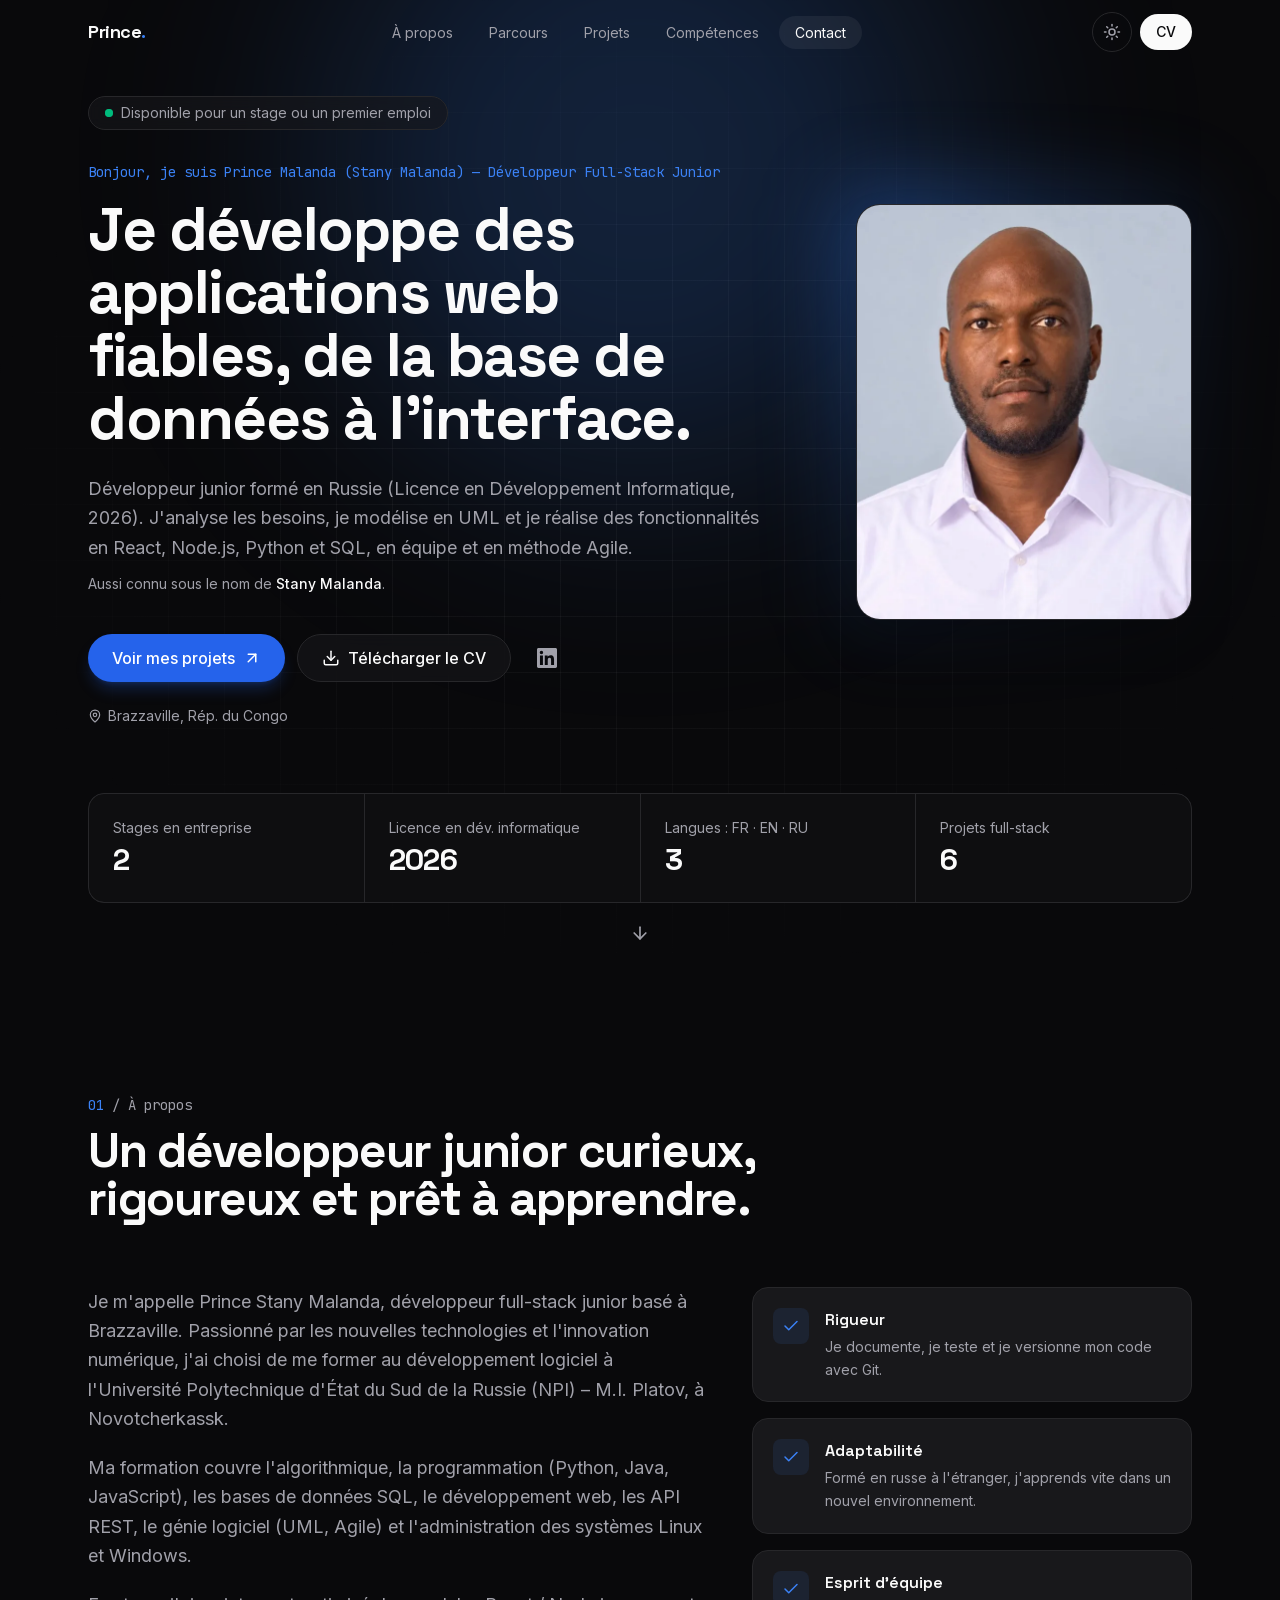
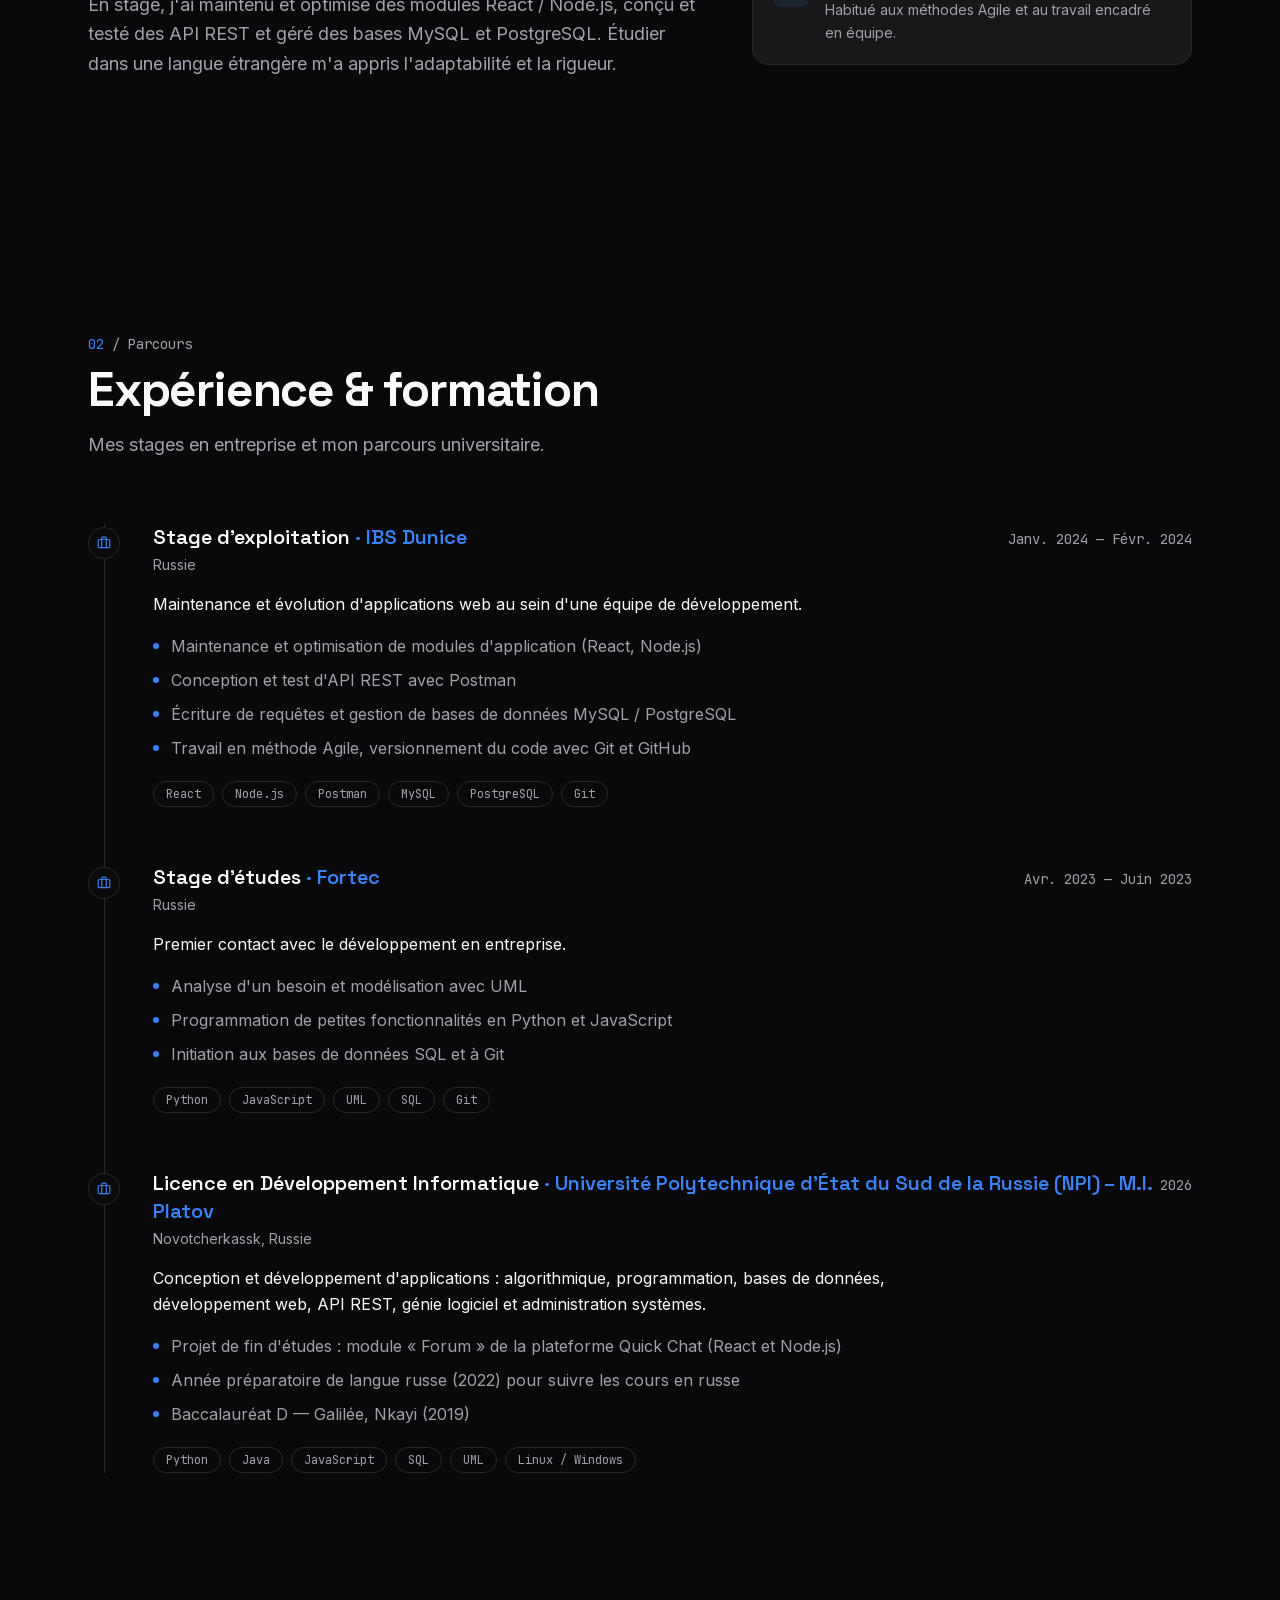
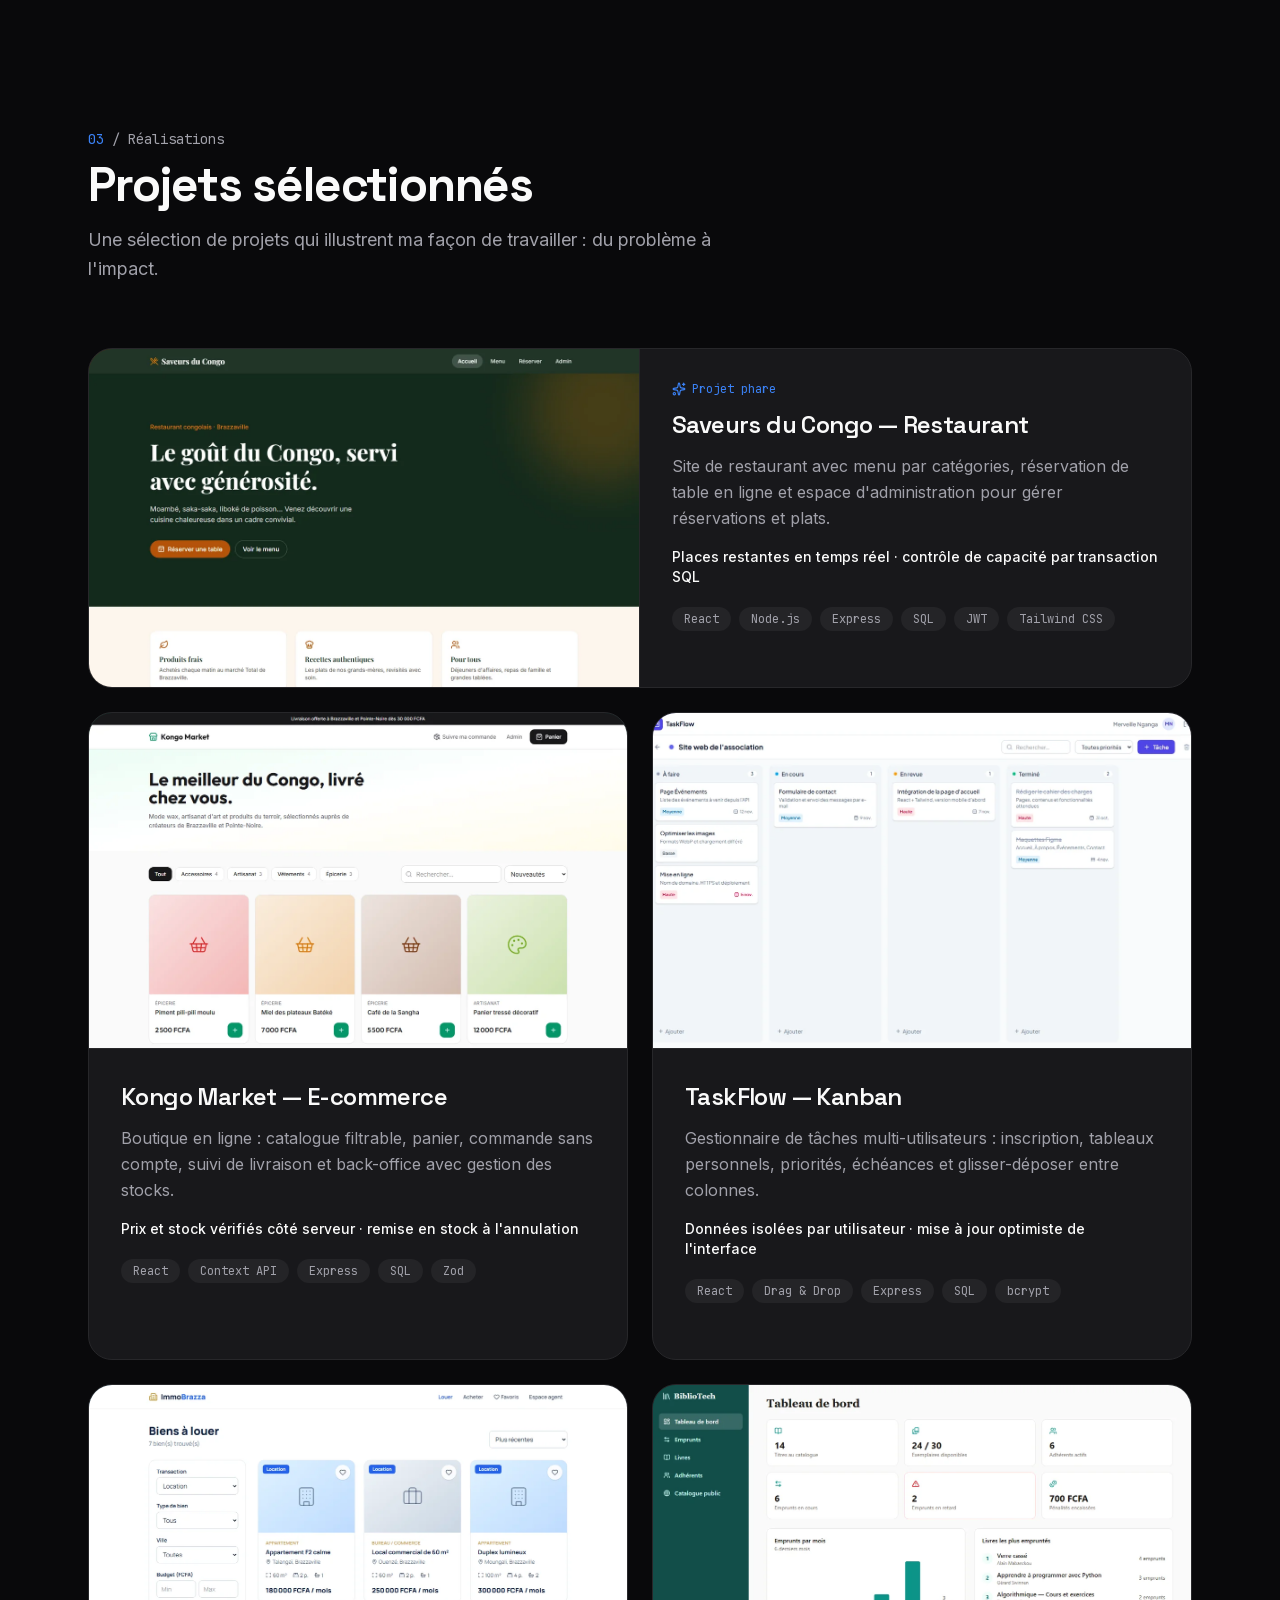
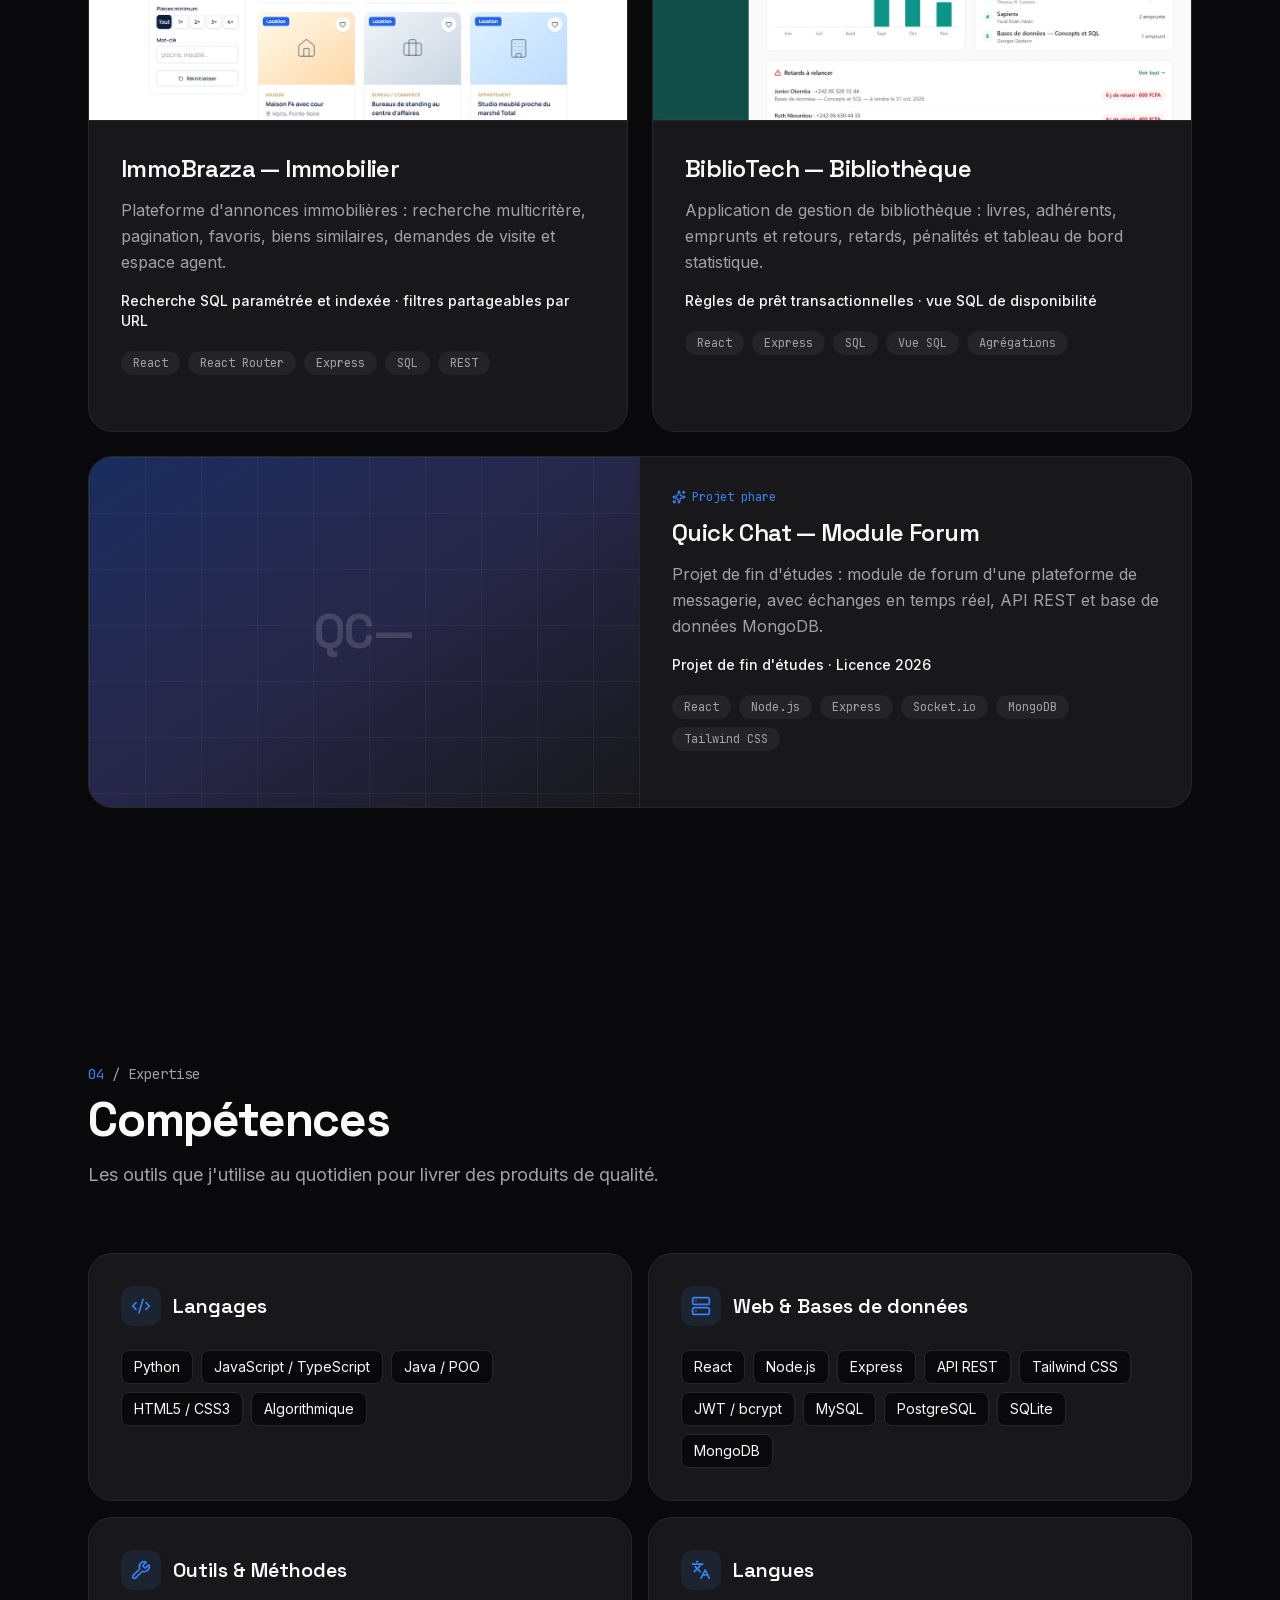
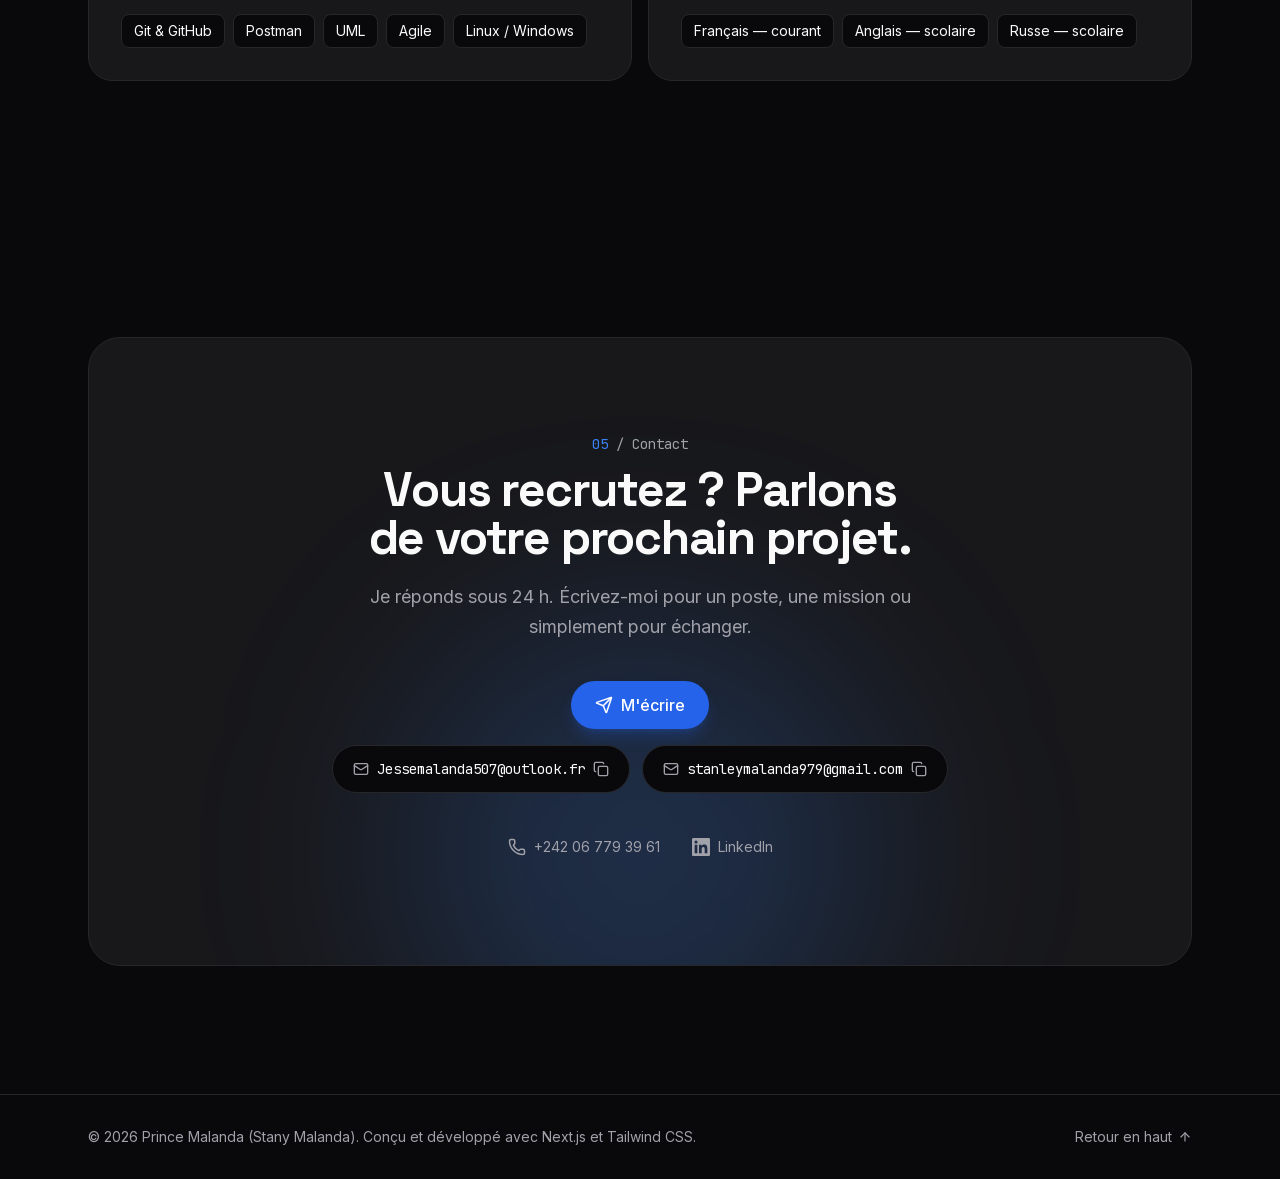
==== index.html @ dcbea2ce "Mise à jour du site" ====
<!DOCTYPE html><html lang="fr" data-scroll-behavior="smooth" class="LINzvG_variable qeW00a_variable VxV-Ta_variable antialiased"><head><meta charSet="utf-8"/><meta name="viewport" content="width=device-width, initial-scale=1"/><link rel="preload" href="/_next/static/media/07c7676b89ed2778-s.p.2bn3s6zvc0dyp.woff2" as="font" crossorigin="" type="font/woff2"/><link rel="preload" href="/_next/static/media/237858b39a32779d-s.p.2cyn07wtgehh0.woff2" as="font" crossorigin="" type="font/woff2"/><link rel="preload" href="/_next/static/media/53897e768d329f66-s.p.3t6q91iet4nsy.woff2" as="font" crossorigin="" type="font/woff2"/><link rel="preload" as="image" href="/profile.webp"/><link rel="stylesheet" href="/_next/static/chunks/3hjamot1skown.css" data-precedence="next"/><link rel="preload" as="script" fetchPriority="low" href="/_next/static/chunks/1pcw6gskne7pf.js"/><script src="/_next/static/chunks/0li7vzj18bfpo.js" async=""></script><script src="/_next/static/chunks/3jn_x8ihwq16e.js" async=""></script><script src="/_next/static/chunks/06aq38lyarlhm.js" async=""></script><script src="/_next/static/chunks/turbopack-2u1d16houkiyo.js" async=""></script><script src="/_next/static/chunks/07nuxxeso90d5.js" async=""></script><script src="/_next/static/chunks/1hj_wpch3usw_.js" async=""></script><script src="/_next/static/chunks/0sh6iocx-dgm_.js" async=""></script><script src="/_next/static/chunks/2rta9qb-lrsig.js" async=""></script><meta name="next-size-adjust" content=""/><meta name="theme-color" content="#fafafa" media="(prefers-color-scheme: light)"/><meta name="theme-color" content="#09090b" media="(prefers-color-scheme: dark)"/><title>Prince Malanda (Stany Malanda) — Développeur Full-Stack Junior</title><meta name="description" content="Prince Malanda (Stany Malanda), développeur full-stack junior à Brazzaville. Découvrez mon parcours et mes projets web en React, Node.js, Python et SQL."/><meta name="application-name" content="Prince Malanda (Stany Malanda)"/><link rel="author" href="https://stanley-malanda.pages.dev"/><meta name="author" content="Prince Malanda"/><link rel="manifest" href="/manifest.webmanifest"/><meta name="keywords" content="Prince Malanda,Stany Malanda,Stanley Malanda,Prince Stany Malanda,Malanda Stanley,Stanley Malanda développeur,Prince Malanda développeur,Stany Malanda développeur,développeur full-stack Brazzaville,développeur web Congo,portfolio,React,Node.js,SQL"/><meta name="creator" content="Prince Malanda"/><meta name="robots" content="index, follow"/><link rel="canonical" href="https://stanley-malanda.pages.dev"/><meta name="google-site-verification" content="lB06hrxpXxRknz7FaLmUDgdg6g_PrBj5dk6WborrfS0"/><meta property="og:title" content="Prince Malanda (Stany Malanda) — Développeur Full-Stack Junior"/><meta property="og:description" content="Je développe des applications web fiables, de la base de données à l&#x27;interface."/><meta property="og:url" content="https://stanley-malanda.pages.dev"/><meta property="og:site_name" content="Prince Malanda (Stany Malanda)"/><meta property="og:locale" content="fr_FR"/><meta property="og:image" content="https://stanley-malanda.pages.dev/og-image.png"/><meta property="og:image:width" content="1200"/><meta property="og:image:height" content="630"/><meta property="og:image:alt" content="Prince Malanda (Stany Malanda) — Développeur Full-Stack Junior"/><meta property="og:type" content="website"/><meta name="twitter:card" content="summary_large_image"/><meta name="twitter:title" content="Prince Malanda (Stany Malanda) — Développeur Full-Stack Junior"/><meta name="twitter:description" content="Je développe des applications web fiables, de la base de données à l&#x27;interface."/><meta name="twitter:image" content="https://stanley-malanda.pages.dev/og-image.png"/><link rel="icon" href="/favicon.ico?favicon.117ezoe8m31dk.ico" sizes="48x48" type="image/x-icon"/><link rel="icon" href="/icon-192.png" sizes="192x192" type="image/png"/><link rel="icon" href="/icon-512.png" sizes="512x512" type="image/png"/><link rel="apple-touch-icon" href="/apple-icon.png" sizes="180x180" type="image/png"/><script src="/_next/static/chunks/0cz1d0mv5g_q7.js" noModule=""></script></head><body class="min-h-dvh font-sans"><div hidden=""><!--$--><!--/$--></div><script>((a,b,c,d,e,f,g,h)=>{let i=document.documentElement,j=["light","dark"];function k(b){var c;(Array.isArray(a)?a:[a]).forEach(a=>{let c="class"===a,d=c&&f?e.map(a=>f[a]||a):e;c?(i.classList.remove(...d),i.classList.add(f&&f[b]?f[b]:b)):i.setAttribute(a,b)}),c=b,h&&j.includes(c)&&(i.style.colorScheme=c)}if(d)k(d);else try{let a=localStorage.getItem(b)||c,d=g&&"system"===a?window.matchMedia("(prefers-color-scheme: dark)").matches?"dark":"light":a;k(d)}catch(a){}})("class","theme","dark",null,["light","dark"],null,true,true)</script><script type="application/ld+json">{"@context":"https://schema.org","@graph":[{"@type":"WebSite","@id":"https://stanley-malanda.pages.dev/#website","url":"https://stanley-malanda.pages.dev","name":"Prince Malanda (Stany Malanda)","alternateName":["Stany Malanda","Stanley Malanda","Prince Stany Malanda","Malanda Stanley"],"description":"Je développe des applications web fiables, de la base de données à l'interface.","inLanguage":"fr-FR","publisher":{"@id":"https://stanley-malanda.pages.dev/#person"}},{"@type":"Person","@id":"https://stanley-malanda.pages.dev/#person","name":"Prince Stany Malanda","givenName":"Prince","familyName":"Malanda","additionalName":"Stany","alternateName":["Prince Malanda","Stany Malanda","Stanley Malanda","Malanda Stanley"],"description":"Développeur junior formé en Russie (Licence en Développement Informatique, 2026). J'analyse les besoins, je modélise en UML et je réalise des fonctionnalités en React, Node.js, Python et SQL, en équipe et en méthode Agile.","jobTitle":"Développeur Full-Stack Junior","email":"mailto:Jessemalanda507@outlook.fr","telephone":"+242 06 779 39 61","image":"https://stanley-malanda.pages.dev/profile.webp","url":"https://stanley-malanda.pages.dev","mainEntityOfPage":{"@id":"https://stanley-malanda.pages.dev/#profile-page"},"address":{"@type":"PostalAddress","addressLocality":"Brazzaville","addressCountry":"CG"},"alumniOf":{"@type":"CollegeOrUniversity","name":"Université polytechnique d'État du Sud de la Russie (NPI) – M.I. Platov"},"knowsLanguage":["fr","en","ru"],"knowsAbout":["React","Node.js","Python","SQL","Next.js","Tailwind CSS","UML","Agile"],"hasOccupation":{"@type":"Occupation","name":"Développeur Full-Stack Junior"},"sameAs":["https://www.linkedin.com/in/prince-stany"]},{"@type":"ProfilePage","@id":"https://stanley-malanda.pages.dev/#profile-page","url":"https://stanley-malanda.pages.dev","name":"Prince Malanda (Stany Malanda) — Développeur Full-Stack Junior","description":"Je développe des applications web fiables, de la base de données à l'interface.","inLanguage":"fr-FR","isPartOf":{"@id":"https://stanley-malanda.pages.dev/#website"},"about":{"@id":"https://stanley-malanda.pages.dev/#person"},"mainEntity":{"@id":"https://stanley-malanda.pages.dev/#person"}}]}</script><header class="fixed inset-x-0 top-0 z-50 transition-all duration-300 border-b border-transparent"><nav class="mx-auto flex h-16 max-w-6xl items-center justify-between px-6" aria-label="Navigation principale"><a href="#top" class="font-display text-lg font-bold tracking-tight">Prince<span class="text-accent">.</span></a><ul class="hidden items-center gap-1 md:flex"><li><a href="#a-propos" class="relative rounded-full px-4 py-2 text-sm transition-colors duration-200 text-muted hover:text-foreground">À propos</a></li><li><a href="#experience" class="relative rounded-full px-4 py-2 text-sm transition-colors duration-200 text-muted hover:text-foreground">Parcours</a></li><li><a href="#projets" class="relative rounded-full px-4 py-2 text-sm transition-colors duration-200 text-muted hover:text-foreground">Projets</a></li><li><a href="#competences" class="relative rounded-full px-4 py-2 text-sm transition-colors duration-200 text-muted hover:text-foreground">Compétences</a></li><li><a href="#contact" class="relative rounded-full px-4 py-2 text-sm transition-colors duration-200 text-muted hover:text-foreground">Contact</a></li></ul><div class="flex items-center gap-2"><button type="button" aria-label="Changer de thème" class="relative grid size-10 cursor-pointer place-items-center rounded-full border border-border text-muted transition-colors duration-200 hover:border-foreground/30 hover:text-foreground"><svg xmlns="http://www.w3.org/2000/svg" width="18" height="18" viewBox="0 0 24 24" fill="none" stroke="currentColor" stroke-width="2" stroke-linecap="round" stroke-linejoin="round" class="lucide lucide-sun hidden dark:block" aria-hidden="true"><circle cx="12" cy="12" r="4"></circle><path d="M12 2v2"></path><path d="M12 20v2"></path><path d="m4.93 4.93 1.41 1.41"></path><path d="m17.66 17.66 1.41 1.41"></path><path d="M2 12h2"></path><path d="M20 12h2"></path><path d="m6.34 17.66-1.41 1.41"></path><path d="m19.07 4.93-1.41 1.41"></path></svg><svg xmlns="http://www.w3.org/2000/svg" width="18" height="18" viewBox="0 0 24 24" fill="none" stroke="currentColor" stroke-width="2" stroke-linecap="round" stroke-linejoin="round" class="lucide lucide-moon block dark:hidden" aria-hidden="true"><path d="M20.985 12.486a9 9 0 1 1-9.473-9.472c.405-.022.617.46.402.803a6 6 0 0 0 8.268 8.268c.344-.215.825-.004.803.401"></path></svg></button><a href="/cv.pdf" class="hidden rounded-full bg-foreground px-4 py-2 text-sm font-medium text-background transition-opacity duration-200 hover:opacity-85 sm:inline-flex">CV</a><button type="button" aria-label="Ouvrir le menu" aria-expanded="false" class="grid size-10 cursor-pointer place-items-center rounded-full border border-border md:hidden"><svg xmlns="http://www.w3.org/2000/svg" width="18" height="18" viewBox="0 0 24 24" fill="none" stroke="currentColor" stroke-width="2" stroke-linecap="round" stroke-linejoin="round" class="lucide lucide-menu" aria-hidden="true"><path d="M4 5h16"></path><path d="M4 12h16"></path><path d="M4 19h16"></path></svg></button></div></nav></header><main><section id="top" class="relative flex min-h-dvh items-center overflow-hidden pt-24 pb-16"><div class="bg-grid pointer-events-none absolute inset-0 [mask-image:radial-gradient(ellipse_at_center,black_30%,transparent_75%)]"></div><div class="pointer-events-none absolute -top-40 left-1/2 size-[640px] -translate-x-1/2 rounded-full bg-accent/20 blur-[120px]"></div><div class="relative mx-auto w-full max-w-6xl px-6"><div class="flex flex-col-reverse gap-10 lg:flex-row lg:items-center lg:justify-between lg:gap-16"><div class="min-w-0 flex-1"><div class="mb-8 inline-flex items-center gap-2 rounded-full border border-border bg-card/60 px-4 py-1.5 text-sm text-muted backdrop-blur"><span class="relative flex size-2"><span class="absolute inline-flex size-full animate-ping rounded-full bg-emerald-500 opacity-60"></span><span class="relative inline-flex size-2 rounded-full bg-emerald-500"></span></span>Disponible pour un stage ou un premier emploi</div><h1 class="mb-4 font-mono text-sm text-accent">Bonjour, je suis <!-- -->Prince Malanda<!-- --> (<!-- -->Stany Malanda<!-- -->) — <!-- -->Développeur Full-Stack Junior</h1><p class="max-w-4xl font-display text-4xl leading-[1.05] font-bold tracking-tight text-balance sm:text-6xl">Je développe des applications web fiables, de la base de données à l&#x27;interface.</p><p class="mt-6 max-w-2xl text-lg leading-relaxed text-muted">Développeur junior formé en Russie (Licence en Développement Informatique, 2026). J&#x27;analyse les besoins, je modélise en UML et je réalise des fonctionnalités en React, Node.js, Python et SQL, en équipe et en méthode Agile.</p><p class="mt-3 text-sm text-muted">Aussi connu sous le nom de<!-- --> <span class="font-medium text-foreground">Stany Malanda</span>.</p><div class="mt-10 flex flex-wrap items-center gap-3"><a href="#projets" class="group inline-flex h-12 items-center gap-2 rounded-full bg-accent-solid px-6 font-medium text-accent-solid-foreground shadow-lg shadow-accent-solid/25 transition-all duration-200 hover:-translate-y-0.5 hover:shadow-accent-solid/40">Voir mes projets<svg xmlns="http://www.w3.org/2000/svg" width="18" height="18" viewBox="0 0 24 24" fill="none" stroke="currentColor" stroke-width="2" stroke-linecap="round" stroke-linejoin="round" class="lucide lucide-arrow-up-right transition-transform duration-200 group-hover:translate-x-0.5 group-hover:-translate-y-0.5" aria-hidden="true"><path d="M7 7h10v10"></path><path d="M7 17 17 7"></path></svg></a><a href="/cv.pdf" download="" class="inline-flex h-12 items-center gap-2 rounded-full border border-border bg-card/60 px-6 font-medium backdrop-blur transition-colors duration-200 hover:border-foreground/30"><svg xmlns="http://www.w3.org/2000/svg" width="18" height="18" viewBox="0 0 24 24" fill="none" stroke="currentColor" stroke-width="2" stroke-linecap="round" stroke-linejoin="round" class="lucide lucide-download" aria-hidden="true"><path d="M12 15V3"></path><path d="M21 15v4a2 2 0 0 1-2 2H5a2 2 0 0 1-2-2v-4"></path><path d="m7 10 5 5 5-5"></path></svg>Télécharger le CV</a><a href="https://www.linkedin.com/in/prince-stany" target="_blank" rel="me noreferrer" aria-label="LinkedIn" class="grid size-12 place-items-center rounded-full text-muted transition-colors duration-200 hover:text-foreground"><svg width="20" height="20" viewBox="0 0 24 24" fill="currentColor" aria-hidden="true"><path d="M20.45 20.45h-3.56v-5.57c0-1.33-.02-3.04-1.85-3.04-1.86 0-2.14 1.45-2.14 2.94v5.67H9.35V9h3.41v1.56h.05c.48-.9 1.64-1.85 3.37-1.85 3.6 0 4.27 2.37 4.27 5.46v6.28ZM5.34 7.43a2.06 2.06 0 1 1 0-4.13 2.06 2.06 0 0 1 0 4.13ZM7.12 20.45H3.56V9h3.56v11.45ZM22.22 0H1.77C.79 0 0 .77 0 1.73v20.54C0 23.23.79 24 1.77 24h20.45c.98 0 1.78-.77 1.78-1.73V1.73C24 .77 23.2 0 22.22 0Z"></path></svg></a></div><p class="mt-6 inline-flex items-center gap-1.5 text-sm text-muted"><svg xmlns="http://www.w3.org/2000/svg" width="14" height="14" viewBox="0 0 24 24" fill="none" stroke="currentColor" stroke-width="2" stroke-linecap="round" stroke-linejoin="round" class="lucide lucide-map-pin" aria-hidden="true"><path d="M20 10c0 4.993-5.539 10.193-7.399 11.799a1 1 0 0 1-1.202 0C9.539 20.193 4 14.993 4 10a8 8 0 0 1 16 0"></path><circle cx="12" cy="10" r="3"></circle></svg> <!-- -->Brazzaville, Rép. du Congo</p></div><div class="relative shrink-0 self-start lg:self-center"><div class="absolute -inset-4 rounded-[2rem] bg-gradient-to-br from-accent/40 via-accent/10 to-transparent blur-2xl"></div><div class="relative size-36 overflow-hidden rounded-3xl border border-border bg-card shadow-2xl sm:size-44 lg:h-[26rem] lg:w-[21rem]"><img alt="Photo de Prince Malanda" decoding="async" data-nimg="fill" class="object-cover object-top" style="position:absolute;height:100%;width:100%;left:0;top:0;right:0;bottom:0;color:transparent" src="/profile.webp"/></div></div></div><dl class="mt-16 grid grid-cols-2 gap-px overflow-hidden rounded-2xl border border-border bg-border md:grid-cols-4"><div class="bg-background/80 p-6 backdrop-blur"><dt class="text-sm text-muted">Stages en entreprise</dt><dd class="mt-1 font-display text-3xl font-bold tracking-tight">2</dd></div><div class="bg-background/80 p-6 backdrop-blur"><dt class="text-sm text-muted">Licence en dév. informatique</dt><dd class="mt-1 font-display text-3xl font-bold tracking-tight">2026</dd></div><div class="bg-background/80 p-6 backdrop-blur"><dt class="text-sm text-muted">Langues : FR · EN · RU</dt><dd class="mt-1 font-display text-3xl font-bold tracking-tight">3</dd></div><div class="bg-background/80 p-6 backdrop-blur"><dt class="text-sm text-muted">Projets full-stack</dt><dd class="mt-1 font-display text-3xl font-bold tracking-tight">6</dd></div></dl></div><a href="#a-propos" aria-label="Défiler vers la section À propos" class="absolute bottom-6 left-1/2 hidden -translate-x-1/2 text-muted transition-colors hover:text-foreground md:block"><span class="block animate-float"><svg xmlns="http://www.w3.org/2000/svg" width="20" height="20" viewBox="0 0 24 24" fill="none" stroke="currentColor" stroke-width="2" stroke-linecap="round" stroke-linejoin="round" class="lucide lucide-arrow-down" aria-hidden="true"><path d="M12 5v14"></path><path d="m19 12-7 7-7-7"></path></svg></span></a></section><section id="a-propos" class="mx-auto max-w-6xl px-6 py-24 md:py-32"><div class="reveal mb-12 max-w-2xl md:mb-16" style="--reveal-delay:0s;--reveal-y:24px"><p class="mb-3 font-mono text-sm text-accent">01<!-- --> <span class="text-muted">/ <!-- -->À propos</span></p><h2 class="font-display text-3xl font-bold tracking-tight text-balance md:text-5xl">Un développeur junior curieux, rigoureux et prêt à apprendre.</h2></div><div class="grid gap-12 md:grid-cols-[1.4fr_1fr]"><div class="space-y-5 text-lg leading-relaxed text-muted"><div class="reveal" style="--reveal-delay:0s;--reveal-y:24px"><p>Je m&#x27;appelle Prince Stany Malanda, développeur full-stack junior basé à Brazzaville. Passionné par les nouvelles technologies et l&#x27;innovation numérique, j&#x27;ai choisi de me former au développement logiciel à l&#x27;Université Polytechnique d&#x27;État du Sud de la Russie (NPI) – M.I. Platov, à Novotcherkassk.</p></div><div class="reveal" style="--reveal-delay:0.08s;--reveal-y:24px"><p>Ma formation couvre l&#x27;algorithmique, la programmation (Python, Java, JavaScript), les bases de données SQL, le développement web, les API REST, le génie logiciel (UML, Agile) et l&#x27;administration des systèmes Linux et Windows.</p></div><div class="reveal" style="--reveal-delay:0.16s;--reveal-y:24px"><p>En stage, j&#x27;ai maintenu et optimisé des modules React / Node.js, conçu et testé des API REST et géré des bases MySQL et PostgreSQL. Étudier dans une langue étrangère m&#x27;a appris l&#x27;adaptabilité et la rigueur.</p></div></div><ul class="space-y-4"><li class="rounded-2xl border border-border bg-card p-5"><div class="reveal flex gap-4" style="--reveal-delay:0s;--reveal-y:24px"><span class="grid size-9 shrink-0 place-items-center rounded-lg bg-accent/10 text-accent"><svg xmlns="http://www.w3.org/2000/svg" width="18" height="18" viewBox="0 0 24 24" fill="none" stroke="currentColor" stroke-width="2" stroke-linecap="round" stroke-linejoin="round" class="lucide lucide-check" aria-hidden="true"><path d="M20 6 9 17l-5-5"></path></svg></span><div><h3 class="font-display font-semibold">Rigueur</h3><p class="mt-1 text-sm leading-relaxed text-muted">Je documente, je teste et je versionne mon code avec Git.</p></div></div></li><li class="rounded-2xl border border-border bg-card p-5"><div class="reveal flex gap-4" style="--reveal-delay:0.1s;--reveal-y:24px"><span class="grid size-9 shrink-0 place-items-center rounded-lg bg-accent/10 text-accent"><svg xmlns="http://www.w3.org/2000/svg" width="18" height="18" viewBox="0 0 24 24" fill="none" stroke="currentColor" stroke-width="2" stroke-linecap="round" stroke-linejoin="round" class="lucide lucide-check" aria-hidden="true"><path d="M20 6 9 17l-5-5"></path></svg></span><div><h3 class="font-display font-semibold">Adaptabilité</h3><p class="mt-1 text-sm leading-relaxed text-muted">Formé en russe à l&#x27;étranger, j&#x27;apprends vite dans un nouvel environnement.</p></div></div></li><li class="rounded-2xl border border-border bg-card p-5"><div class="reveal flex gap-4" style="--reveal-delay:0.2s;--reveal-y:24px"><span class="grid size-9 shrink-0 place-items-center rounded-lg bg-accent/10 text-accent"><svg xmlns="http://www.w3.org/2000/svg" width="18" height="18" viewBox="0 0 24 24" fill="none" stroke="currentColor" stroke-width="2" stroke-linecap="round" stroke-linejoin="round" class="lucide lucide-check" aria-hidden="true"><path d="M20 6 9 17l-5-5"></path></svg></span><div><h3 class="font-display font-semibold">Esprit d&#x27;équipe</h3><p class="mt-1 text-sm leading-relaxed text-muted">Habitué aux méthodes Agile et au travail encadré en équipe.</p></div></div></li></ul></div></section><section id="experience" class="mx-auto max-w-6xl px-6 py-24 md:py-32"><div class="reveal mb-12 max-w-2xl md:mb-16" style="--reveal-delay:0s;--reveal-y:24px"><p class="mb-3 font-mono text-sm text-accent">02<!-- --> <span class="text-muted">/ <!-- -->Parcours</span></p><h2 class="font-display text-3xl font-bold tracking-tight text-balance md:text-5xl">Expérience &amp; formation</h2><p class="mt-4 text-lg leading-relaxed text-muted">Mes stages en entreprise et mon parcours universitaire.</p></div><ol class="relative border-l border-border md:ml-4"><li class="relative pb-14 pl-8 last:pb-0 md:pl-12"><span class="absolute top-1 -left-[17px] grid size-8 place-items-center rounded-full border border-border bg-background text-accent"><svg xmlns="http://www.w3.org/2000/svg" width="14" height="14" viewBox="0 0 24 24" fill="none" stroke="currentColor" stroke-width="2" stroke-linecap="round" stroke-linejoin="round" class="lucide lucide-briefcase" aria-hidden="true"><path d="M16 20V4a2 2 0 0 0-2-2h-4a2 2 0 0 0-2 2v16"></path><rect width="20" height="14" x="2" y="6" rx="2"></rect></svg></span><div class="reveal" style="--reveal-delay:0s;--reveal-y:24px"><div class="flex flex-col gap-1 md:flex-row md:items-baseline md:justify-between"><h3 class="font-display text-xl font-semibold">Stage d&#x27;exploitation<!-- --> <span class="text-accent">· <!-- -->IBS Dunice</span></h3><p class="font-mono text-sm text-muted">Janv. 2024 — Févr. 2024</p></div><p class="mt-1 text-sm text-muted">Russie</p><p class="mt-4 max-w-3xl leading-relaxed">Maintenance et évolution d&#x27;applications web au sein d&#x27;une équipe de développement.</p><ul class="mt-4 max-w-3xl space-y-2"><li class="flex gap-3 leading-relaxed text-muted"><span class="mt-2.5 size-1.5 shrink-0 rounded-full bg-accent"></span>Maintenance et optimisation de modules d&#x27;application (React, Node.js)</li><li class="flex gap-3 leading-relaxed text-muted"><span class="mt-2.5 size-1.5 shrink-0 rounded-full bg-accent"></span>Conception et test d&#x27;API REST avec Postman</li><li class="flex gap-3 leading-relaxed text-muted"><span class="mt-2.5 size-1.5 shrink-0 rounded-full bg-accent"></span>Écriture de requêtes et gestion de bases de données MySQL / PostgreSQL</li><li class="flex gap-3 leading-relaxed text-muted"><span class="mt-2.5 size-1.5 shrink-0 rounded-full bg-accent"></span>Travail en méthode Agile, versionnement du code avec Git et GitHub</li></ul><ul class="mt-5 flex flex-wrap gap-2" aria-label="Technologies"><li class="rounded-full border border-border px-3 py-1 font-mono text-xs text-muted">React</li><li class="rounded-full border border-border px-3 py-1 font-mono text-xs text-muted">Node.js</li><li class="rounded-full border border-border px-3 py-1 font-mono text-xs text-muted">Postman</li><li class="rounded-full border border-border px-3 py-1 font-mono text-xs text-muted">MySQL</li><li class="rounded-full border border-border px-3 py-1 font-mono text-xs text-muted">PostgreSQL</li><li class="rounded-full border border-border px-3 py-1 font-mono text-xs text-muted">Git</li></ul></div></li><li class="relative pb-14 pl-8 last:pb-0 md:pl-12"><span class="absolute top-1 -left-[17px] grid size-8 place-items-center rounded-full border border-border bg-background text-accent"><svg xmlns="http://www.w3.org/2000/svg" width="14" height="14" viewBox="0 0 24 24" fill="none" stroke="currentColor" stroke-width="2" stroke-linecap="round" stroke-linejoin="round" class="lucide lucide-briefcase" aria-hidden="true"><path d="M16 20V4a2 2 0 0 0-2-2h-4a2 2 0 0 0-2 2v16"></path><rect width="20" height="14" x="2" y="6" rx="2"></rect></svg></span><div class="reveal" style="--reveal-delay:0.05s;--reveal-y:24px"><div class="flex flex-col gap-1 md:flex-row md:items-baseline md:justify-between"><h3 class="font-display text-xl font-semibold">Stage d&#x27;études<!-- --> <span class="text-accent">· <!-- -->Fortec</span></h3><p class="font-mono text-sm text-muted">Avr. 2023 — Juin 2023</p></div><p class="mt-1 text-sm text-muted">Russie</p><p class="mt-4 max-w-3xl leading-relaxed">Premier contact avec le développement en entreprise.</p><ul class="mt-4 max-w-3xl space-y-2"><li class="flex gap-3 leading-relaxed text-muted"><span class="mt-2.5 size-1.5 shrink-0 rounded-full bg-accent"></span>Analyse d&#x27;un besoin et modélisation avec UML</li><li class="flex gap-3 leading-relaxed text-muted"><span class="mt-2.5 size-1.5 shrink-0 rounded-full bg-accent"></span>Programmation de petites fonctionnalités en Python et JavaScript</li><li class="flex gap-3 leading-relaxed text-muted"><span class="mt-2.5 size-1.5 shrink-0 rounded-full bg-accent"></span>Initiation aux bases de données SQL et à Git</li></ul><ul class="mt-5 flex flex-wrap gap-2" aria-label="Technologies"><li class="rounded-full border border-border px-3 py-1 font-mono text-xs text-muted">Python</li><li class="rounded-full border border-border px-3 py-1 font-mono text-xs text-muted">JavaScript</li><li class="rounded-full border border-border px-3 py-1 font-mono text-xs text-muted">UML</li><li class="rounded-full border border-border px-3 py-1 font-mono text-xs text-muted">SQL</li><li class="rounded-full border border-border px-3 py-1 font-mono text-xs text-muted">Git</li></ul></div></li><li class="relative pb-14 pl-8 last:pb-0 md:pl-12"><span class="absolute top-1 -left-[17px] grid size-8 place-items-center rounded-full border border-border bg-background text-accent"><svg xmlns="http://www.w3.org/2000/svg" width="14" height="14" viewBox="0 0 24 24" fill="none" stroke="currentColor" stroke-width="2" stroke-linecap="round" stroke-linejoin="round" class="lucide lucide-briefcase" aria-hidden="true"><path d="M16 20V4a2 2 0 0 0-2-2h-4a2 2 0 0 0-2 2v16"></path><rect width="20" height="14" x="2" y="6" rx="2"></rect></svg></span><div class="reveal" style="--reveal-delay:0.1s;--reveal-y:24px"><div class="flex flex-col gap-1 md:flex-row md:items-baseline md:justify-between"><h3 class="font-display text-xl font-semibold">Licence en Développement Informatique<!-- --> <span class="text-accent">· <!-- -->Université Polytechnique d&#x27;État du Sud de la Russie (NPI) – M.I. Platov</span></h3><p class="font-mono text-sm text-muted">2026</p></div><p class="mt-1 text-sm text-muted">Novotcherkassk, Russie</p><p class="mt-4 max-w-3xl leading-relaxed">Conception et développement d&#x27;applications : algorithmique, programmation, bases de données, développement web, API REST, génie logiciel et administration systèmes.</p><ul class="mt-4 max-w-3xl space-y-2"><li class="flex gap-3 leading-relaxed text-muted"><span class="mt-2.5 size-1.5 shrink-0 rounded-full bg-accent"></span>Projet de fin d&#x27;études : module « Forum » de la plateforme Quick Chat (React et Node.js)</li><li class="flex gap-3 leading-relaxed text-muted"><span class="mt-2.5 size-1.5 shrink-0 rounded-full bg-accent"></span>Année préparatoire de langue russe (2022) pour suivre les cours en russe</li><li class="flex gap-3 leading-relaxed text-muted"><span class="mt-2.5 size-1.5 shrink-0 rounded-full bg-accent"></span>Baccalauréat D — Galilée, Nkayi (2019)</li></ul><ul class="mt-5 flex flex-wrap gap-2" aria-label="Technologies"><li class="rounded-full border border-border px-3 py-1 font-mono text-xs text-muted">Python</li><li class="rounded-full border border-border px-3 py-1 font-mono text-xs text-muted">Java</li><li class="rounded-full border border-border px-3 py-1 font-mono text-xs text-muted">JavaScript</li><li class="rounded-full border border-border px-3 py-1 font-mono text-xs text-muted">SQL</li><li class="rounded-full border border-border px-3 py-1 font-mono text-xs text-muted">UML</li><li class="rounded-full border border-border px-3 py-1 font-mono text-xs text-muted">Linux / Windows</li></ul></div></li></ol></section><section id="projets" class="mx-auto max-w-6xl px-6 py-24 md:py-32"><div class="reveal mb-12 max-w-2xl md:mb-16" style="--reveal-delay:0s;--reveal-y:24px"><p class="mb-3 font-mono text-sm text-accent">03<!-- --> <span class="text-muted">/ <!-- -->Réalisations</span></p><h2 class="font-display text-3xl font-bold tracking-tight text-balance md:text-5xl">Projets sélectionnés</h2><p class="mt-4 text-lg leading-relaxed text-muted">Une sélection de projets qui illustrent ma façon de travailler : du problème à l&#x27;impact.</p></div><div class="grid gap-6 md:grid-cols-2"><article style="--reveal-delay:0s" class="reveal group relative flex flex-col overflow-hidden rounded-3xl border border-border bg-card transition-colors duration-300 hover:border-accent/40 md:col-span-2 md:flex-row"><div class="relative aspect-[16/10] overflow-hidden border-b border-border bg-gradient-to-br from-amber-500/25 via-orange-500/10 to-transparent md:aspect-auto md:w-1/2 md:border-r md:border-b-0"><img alt="Capture d&#x27;écran du projet Saveurs du Congo — Restaurant" loading="lazy" decoding="async" data-nimg="fill" class="object-cover object-top transition-transform duration-500 group-hover:scale-105" style="position:absolute;height:100%;width:100%;left:0;top:0;right:0;bottom:0;color:transparent" src="/projects/restaurant.webp"/></div><div class="flex flex-1 flex-col p-6 md:p-8 md:justify-center"><p class="mb-3 inline-flex items-center gap-1.5 font-mono text-xs text-accent"><svg xmlns="http://www.w3.org/2000/svg" width="14" height="14" viewBox="0 0 24 24" fill="none" stroke="currentColor" stroke-width="2" stroke-linecap="round" stroke-linejoin="round" class="lucide lucide-sparkles lucide-stars" aria-hidden="true"><path d="M11.017 2.814a1 1 0 0 1 1.966 0l1.051 5.558a2 2 0 0 0 1.594 1.594l5.558 1.051a1 1 0 0 1 0 1.966l-5.558 1.051a2 2 0 0 0-1.594 1.594l-1.051 5.558a1 1 0 0 1-1.966 0l-1.051-5.558a2 2 0 0 0-1.594-1.594l-5.558-1.051a1 1 0 0 1 0-1.966l5.558-1.051a2 2 0 0 0 1.594-1.594z"></path><path d="M20 2v4"></path><path d="M22 4h-4"></path><circle cx="4" cy="20" r="2"></circle></svg> Projet phare</p><h3 class="font-display text-2xl font-semibold tracking-tight">Saveurs du Congo — Restaurant</h3><p class="mt-3 leading-relaxed text-muted">Site de restaurant avec menu par catégories, réservation de table en ligne et espace d&#x27;administration pour gérer réservations et plats.</p><p class="mt-4 text-sm font-medium">Places restantes en temps réel · contrôle de capacité par transaction SQL</p><ul class="mt-5 flex flex-wrap gap-2" aria-label="Technologies"><li class="rounded-full bg-foreground/[0.05] px-3 py-1 font-mono text-xs text-muted">React</li><li class="rounded-full bg-foreground/[0.05] px-3 py-1 font-mono text-xs text-muted">Node.js</li><li class="rounded-full bg-foreground/[0.05] px-3 py-1 font-mono text-xs text-muted">Express</li><li class="rounded-full bg-foreground/[0.05] px-3 py-1 font-mono text-xs text-muted">SQL</li><li class="rounded-full bg-foreground/[0.05] px-3 py-1 font-mono text-xs text-muted">JWT</li><li class="rounded-full bg-foreground/[0.05] px-3 py-1 font-mono text-xs text-muted">Tailwind CSS</li></ul><div class="mt-auto flex items-center gap-4 pt-6 text-sm font-medium"></div></div></article><article style="--reveal-delay:0.1s" class="reveal group relative flex flex-col overflow-hidden rounded-3xl border border-border bg-card transition-colors duration-300 hover:border-accent/40"><div class="relative aspect-[16/10] overflow-hidden border-b border-border bg-gradient-to-br from-emerald-500/25 via-teal-500/15 to-transparent"><img alt="Capture d&#x27;écran du projet Kongo Market — E-commerce" loading="lazy" decoding="async" data-nimg="fill" class="object-cover object-top transition-transform duration-500 group-hover:scale-105" style="position:absolute;height:100%;width:100%;left:0;top:0;right:0;bottom:0;color:transparent" src="/projects/boutique.webp"/></div><div class="flex flex-1 flex-col p-6 md:p-8"><h3 class="font-display text-2xl font-semibold tracking-tight">Kongo Market — E-commerce</h3><p class="mt-3 leading-relaxed text-muted">Boutique en ligne : catalogue filtrable, panier, commande sans compte, suivi de livraison et back-office avec gestion des stocks.</p><p class="mt-4 text-sm font-medium">Prix et stock vérifiés côté serveur · remise en stock à l&#x27;annulation</p><ul class="mt-5 flex flex-wrap gap-2" aria-label="Technologies"><li class="rounded-full bg-foreground/[0.05] px-3 py-1 font-mono text-xs text-muted">React</li><li class="rounded-full bg-foreground/[0.05] px-3 py-1 font-mono text-xs text-muted">Context API</li><li class="rounded-full bg-foreground/[0.05] px-3 py-1 font-mono text-xs text-muted">Express</li><li class="rounded-full bg-foreground/[0.05] px-3 py-1 font-mono text-xs text-muted">SQL</li><li class="rounded-full bg-foreground/[0.05] px-3 py-1 font-mono text-xs text-muted">Zod</li></ul><div class="mt-auto flex items-center gap-4 pt-6 text-sm font-medium"></div></div></article><article style="--reveal-delay:0s" class="reveal group relative flex flex-col overflow-hidden rounded-3xl border border-border bg-card transition-colors duration-300 hover:border-accent/40"><div class="relative aspect-[16/10] overflow-hidden border-b border-border bg-gradient-to-br from-indigo-500/25 via-violet-500/10 to-transparent"><img alt="Capture d&#x27;écran du projet TaskFlow — Kanban" loading="lazy" decoding="async" data-nimg="fill" class="object-cover object-top transition-transform duration-500 group-hover:scale-105" style="position:absolute;height:100%;width:100%;left:0;top:0;right:0;bottom:0;color:transparent" src="/projects/taskflow.webp"/></div><div class="flex flex-1 flex-col p-6 md:p-8"><h3 class="font-display text-2xl font-semibold tracking-tight">TaskFlow — Kanban</h3><p class="mt-3 leading-relaxed text-muted">Gestionnaire de tâches multi-utilisateurs : inscription, tableaux personnels, priorités, échéances et glisser-déposer entre colonnes.</p><p class="mt-4 text-sm font-medium">Données isolées par utilisateur · mise à jour optimiste de l&#x27;interface</p><ul class="mt-5 flex flex-wrap gap-2" aria-label="Technologies"><li class="rounded-full bg-foreground/[0.05] px-3 py-1 font-mono text-xs text-muted">React</li><li class="rounded-full bg-foreground/[0.05] px-3 py-1 font-mono text-xs text-muted">Drag &amp; Drop</li><li class="rounded-full bg-foreground/[0.05] px-3 py-1 font-mono text-xs text-muted">Express</li><li class="rounded-full bg-foreground/[0.05] px-3 py-1 font-mono text-xs text-muted">SQL</li><li class="rounded-full bg-foreground/[0.05] px-3 py-1 font-mono text-xs text-muted">bcrypt</li></ul><div class="mt-auto flex items-center gap-4 pt-6 text-sm font-medium"></div></div></article><article style="--reveal-delay:0.1s" class="reveal group relative flex flex-col overflow-hidden rounded-3xl border border-border bg-card transition-colors duration-300 hover:border-accent/40"><div class="relative aspect-[16/10] overflow-hidden border-b border-border bg-gradient-to-br from-sky-500/25 via-blue-500/10 to-transparent"><img alt="Capture d&#x27;écran du projet ImmoBrazza — Immobilier" loading="lazy" decoding="async" data-nimg="fill" class="object-cover object-top transition-transform duration-500 group-hover:scale-105" style="position:absolute;height:100%;width:100%;left:0;top:0;right:0;bottom:0;color:transparent" src="/projects/immobrazza.webp"/></div><div class="flex flex-1 flex-col p-6 md:p-8"><h3 class="font-display text-2xl font-semibold tracking-tight">ImmoBrazza — Immobilier</h3><p class="mt-3 leading-relaxed text-muted">Plateforme d&#x27;annonces immobilières : recherche multicritère, pagination, favoris, biens similaires, demandes de visite et espace agent.</p><p class="mt-4 text-sm font-medium">Recherche SQL paramétrée et indexée · filtres partageables par URL</p><ul class="mt-5 flex flex-wrap gap-2" aria-label="Technologies"><li class="rounded-full bg-foreground/[0.05] px-3 py-1 font-mono text-xs text-muted">React</li><li class="rounded-full bg-foreground/[0.05] px-3 py-1 font-mono text-xs text-muted">React Router</li><li class="rounded-full bg-foreground/[0.05] px-3 py-1 font-mono text-xs text-muted">Express</li><li class="rounded-full bg-foreground/[0.05] px-3 py-1 font-mono text-xs text-muted">SQL</li><li class="rounded-full bg-foreground/[0.05] px-3 py-1 font-mono text-xs text-muted">REST</li></ul><div class="mt-auto flex items-center gap-4 pt-6 text-sm font-medium"></div></div></article><article style="--reveal-delay:0s" class="reveal group relative flex flex-col overflow-hidden rounded-3xl border border-border bg-card transition-colors duration-300 hover:border-accent/40"><div class="relative aspect-[16/10] overflow-hidden border-b border-border bg-gradient-to-br from-teal-500/25 via-emerald-500/10 to-transparent"><img alt="Capture d&#x27;écran du projet BiblioTech — Bibliothèque" loading="lazy" decoding="async" data-nimg="fill" class="object-cover object-top transition-transform duration-500 group-hover:scale-105" style="position:absolute;height:100%;width:100%;left:0;top:0;right:0;bottom:0;color:transparent" src="/projects/bibliotech.webp"/></div><div class="flex flex-1 flex-col p-6 md:p-8"><h3 class="font-display text-2xl font-semibold tracking-tight">BiblioTech — Bibliothèque</h3><p class="mt-3 leading-relaxed text-muted">Application de gestion de bibliothèque : livres, adhérents, emprunts et retours, retards, pénalités et tableau de bord statistique.</p><p class="mt-4 text-sm font-medium">Règles de prêt transactionnelles · vue SQL de disponibilité</p><ul class="mt-5 flex flex-wrap gap-2" aria-label="Technologies"><li class="rounded-full bg-foreground/[0.05] px-3 py-1 font-mono text-xs text-muted">React</li><li class="rounded-full bg-foreground/[0.05] px-3 py-1 font-mono text-xs text-muted">Express</li><li class="rounded-full bg-foreground/[0.05] px-3 py-1 font-mono text-xs text-muted">SQL</li><li class="rounded-full bg-foreground/[0.05] px-3 py-1 font-mono text-xs text-muted">Vue SQL</li><li class="rounded-full bg-foreground/[0.05] px-3 py-1 font-mono text-xs text-muted">Agrégations</li></ul><div class="mt-auto flex items-center gap-4 pt-6 text-sm font-medium"></div></div></article><article style="--reveal-delay:0.1s" class="reveal group relative flex flex-col overflow-hidden rounded-3xl border border-border bg-card transition-colors duration-300 hover:border-accent/40 md:col-span-2 md:flex-row"><div class="relative aspect-[16/10] overflow-hidden border-b border-border bg-gradient-to-br from-blue-600/30 via-indigo-500/20 to-transparent md:aspect-auto md:w-1/2 md:border-r md:border-b-0"><div class="bg-grid absolute inset-0 grid place-items-center"><span class="font-display text-5xl font-bold tracking-tight text-foreground/15 transition-transform duration-500 group-hover:scale-110">QC—</span></div></div><div class="flex flex-1 flex-col p-6 md:p-8 md:justify-center"><p class="mb-3 inline-flex items-center gap-1.5 font-mono text-xs text-accent"><svg xmlns="http://www.w3.org/2000/svg" width="14" height="14" viewBox="0 0 24 24" fill="none" stroke="currentColor" stroke-width="2" stroke-linecap="round" stroke-linejoin="round" class="lucide lucide-sparkles lucide-stars" aria-hidden="true"><path d="M11.017 2.814a1 1 0 0 1 1.966 0l1.051 5.558a2 2 0 0 0 1.594 1.594l5.558 1.051a1 1 0 0 1 0 1.966l-5.558 1.051a2 2 0 0 0-1.594 1.594l-1.051 5.558a1 1 0 0 1-1.966 0l-1.051-5.558a2 2 0 0 0-1.594-1.594l-5.558-1.051a1 1 0 0 1 0-1.966l5.558-1.051a2 2 0 0 0 1.594-1.594z"></path><path d="M20 2v4"></path><path d="M22 4h-4"></path><circle cx="4" cy="20" r="2"></circle></svg> Projet phare</p><h3 class="font-display text-2xl font-semibold tracking-tight">Quick Chat — Module Forum</h3><p class="mt-3 leading-relaxed text-muted">Projet de fin d&#x27;études : module de forum d&#x27;une plateforme de messagerie, avec échanges en temps réel, API REST et base de données MongoDB.</p><p class="mt-4 text-sm font-medium">Projet de fin d&#x27;études · Licence 2026</p><ul class="mt-5 flex flex-wrap gap-2" aria-label="Technologies"><li class="rounded-full bg-foreground/[0.05] px-3 py-1 font-mono text-xs text-muted">React</li><li class="rounded-full bg-foreground/[0.05] px-3 py-1 font-mono text-xs text-muted">Node.js</li><li class="rounded-full bg-foreground/[0.05] px-3 py-1 font-mono text-xs text-muted">Express</li><li class="rounded-full bg-foreground/[0.05] px-3 py-1 font-mono text-xs text-muted">Socket.io</li><li class="rounded-full bg-foreground/[0.05] px-3 py-1 font-mono text-xs text-muted">MongoDB</li><li class="rounded-full bg-foreground/[0.05] px-3 py-1 font-mono text-xs text-muted">Tailwind CSS</li></ul><div class="mt-auto flex items-center gap-4 pt-6 text-sm font-medium"></div></div></article></div></section><section id="competences" class="mx-auto max-w-6xl px-6 py-24 md:py-32"><div class="reveal mb-12 max-w-2xl md:mb-16" style="--reveal-delay:0s;--reveal-y:24px"><p class="mb-3 font-mono text-sm text-accent">04<!-- --> <span class="text-muted">/ <!-- -->Expertise</span></p><h2 class="font-display text-3xl font-bold tracking-tight text-balance md:text-5xl">Compétences</h2><p class="mt-4 text-lg leading-relaxed text-muted">Les outils que j&#x27;utilise au quotidien pour livrer des produits de qualité.</p></div><div class="grid gap-4 sm:grid-cols-2"><div class="reveal rounded-3xl border border-border bg-card p-6 transition-colors duration-300 hover:border-accent/40 md:p-8" style="--reveal-delay:0s;--reveal-y:24px"><div class="flex items-center gap-3"><span class="grid size-10 place-items-center rounded-xl bg-accent/10 text-accent"><svg xmlns="http://www.w3.org/2000/svg" width="20" height="20" viewBox="0 0 24 24" fill="none" stroke="currentColor" stroke-width="2" stroke-linecap="round" stroke-linejoin="round" class="lucide lucide-code-xml lucide-code-2" aria-hidden="true"><path d="m18 16 4-4-4-4"></path><path d="m6 8-4 4 4 4"></path><path d="m14.5 4-5 16"></path></svg></span><h3 class="font-display text-xl font-semibold">Langages</h3></div><ul class="mt-6 flex flex-wrap gap-2"><li class="rounded-lg border border-border bg-background px-3 py-1.5 text-sm">Python</li><li class="rounded-lg border border-border bg-background px-3 py-1.5 text-sm">JavaScript / TypeScript</li><li class="rounded-lg border border-border bg-background px-3 py-1.5 text-sm">Java / POO</li><li class="rounded-lg border border-border bg-background px-3 py-1.5 text-sm">HTML5 / CSS3</li><li class="rounded-lg border border-border bg-background px-3 py-1.5 text-sm">Algorithmique</li></ul></div><div class="reveal rounded-3xl border border-border bg-card p-6 transition-colors duration-300 hover:border-accent/40 md:p-8" style="--reveal-delay:0.08s;--reveal-y:24px"><div class="flex items-center gap-3"><span class="grid size-10 place-items-center rounded-xl bg-accent/10 text-accent"><svg xmlns="http://www.w3.org/2000/svg" width="20" height="20" viewBox="0 0 24 24" fill="none" stroke="currentColor" stroke-width="2" stroke-linecap="round" stroke-linejoin="round" class="lucide lucide-server" aria-hidden="true"><rect width="20" height="8" x="2" y="2" rx="2" ry="2"></rect><rect width="20" height="8" x="2" y="14" rx="2" ry="2"></rect><line x1="6" x2="6.01" y1="6" y2="6"></line><line x1="6" x2="6.01" y1="18" y2="18"></line></svg></span><h3 class="font-display text-xl font-semibold">Web &amp; Bases de données</h3></div><ul class="mt-6 flex flex-wrap gap-2"><li class="rounded-lg border border-border bg-background px-3 py-1.5 text-sm">React</li><li class="rounded-lg border border-border bg-background px-3 py-1.5 text-sm">Node.js</li><li class="rounded-lg border border-border bg-background px-3 py-1.5 text-sm">Express</li><li class="rounded-lg border border-border bg-background px-3 py-1.5 text-sm">API REST</li><li class="rounded-lg border border-border bg-background px-3 py-1.5 text-sm">Tailwind CSS</li><li class="rounded-lg border border-border bg-background px-3 py-1.5 text-sm">JWT / bcrypt</li><li class="rounded-lg border border-border bg-background px-3 py-1.5 text-sm">MySQL</li><li class="rounded-lg border border-border bg-background px-3 py-1.5 text-sm">PostgreSQL</li><li class="rounded-lg border border-border bg-background px-3 py-1.5 text-sm">SQLite</li><li class="rounded-lg border border-border bg-background px-3 py-1.5 text-sm">MongoDB</li></ul></div><div class="reveal rounded-3xl border border-border bg-card p-6 transition-colors duration-300 hover:border-accent/40 md:p-8" style="--reveal-delay:0.16s;--reveal-y:24px"><div class="flex items-center gap-3"><span class="grid size-10 place-items-center rounded-xl bg-accent/10 text-accent"><svg xmlns="http://www.w3.org/2000/svg" width="20" height="20" viewBox="0 0 24 24" fill="none" stroke="currentColor" stroke-width="2" stroke-linecap="round" stroke-linejoin="round" class="lucide lucide-wrench" aria-hidden="true"><path d="M14.7 6.3a1 1 0 0 0 0 1.4l1.6 1.6a1 1 0 0 0 1.4 0l3.106-3.105c.32-.322.863-.22.983.218a6 6 0 0 1-8.259 7.057l-7.91 7.91a1 1 0 0 1-2.999-3l7.91-7.91a6 6 0 0 1 7.057-8.259c.438.12.54.662.219.984z"></path></svg></span><h3 class="font-display text-xl font-semibold">Outils &amp; Méthodes</h3></div><ul class="mt-6 flex flex-wrap gap-2"><li class="rounded-lg border border-border bg-background px-3 py-1.5 text-sm">Git &amp; GitHub</li><li class="rounded-lg border border-border bg-background px-3 py-1.5 text-sm">Postman</li><li class="rounded-lg border border-border bg-background px-3 py-1.5 text-sm">UML</li><li class="rounded-lg border border-border bg-background px-3 py-1.5 text-sm">Agile</li><li class="rounded-lg border border-border bg-background px-3 py-1.5 text-sm">Linux / Windows</li></ul></div><div class="reveal rounded-3xl border border-border bg-card p-6 transition-colors duration-300 hover:border-accent/40 md:p-8" style="--reveal-delay:0.24s;--reveal-y:24px"><div class="flex items-center gap-3"><span class="grid size-10 place-items-center rounded-xl bg-accent/10 text-accent"><svg xmlns="http://www.w3.org/2000/svg" width="20" height="20" viewBox="0 0 24 24" fill="none" stroke="currentColor" stroke-width="2" stroke-linecap="round" stroke-linejoin="round" class="lucide lucide-languages" aria-hidden="true"><path d="m5 8 6 6"></path><path d="m4 14 6-6 2-3"></path><path d="M2 5h12"></path><path d="M7 2h1"></path><path d="m22 22-5-10-5 10"></path><path d="M14 18h6"></path></svg></span><h3 class="font-display text-xl font-semibold">Langues</h3></div><ul class="mt-6 flex flex-wrap gap-2"><li class="rounded-lg border border-border bg-background px-3 py-1.5 text-sm">Français — courant</li><li class="rounded-lg border border-border bg-background px-3 py-1.5 text-sm">Anglais — scolaire</li><li class="rounded-lg border border-border bg-background px-3 py-1.5 text-sm">Russe — scolaire</li></ul></div></div></section><section id="contact" class="mx-auto max-w-6xl px-6 py-24 md:py-32"><div class="reveal relative rounded-[2rem] border border-border bg-card px-6 py-16 text-center md:px-16 md:py-24" style="--reveal-delay:0s;--reveal-y:24px"><div class="pointer-events-none absolute inset-0 overflow-hidden rounded-[2rem]"><div class="absolute -bottom-32 left-1/2 size-[480px] -translate-x-1/2 rounded-full bg-accent/20 blur-[100px]"></div></div><div class="relative"><p class="mb-3 font-mono text-sm text-accent">05 <span class="text-muted">/ Contact</span></p><h2 class="mx-auto max-w-3xl font-display text-3xl font-bold tracking-tight text-balance md:text-5xl">Vous recrutez ? Parlons de votre prochain projet.</h2><p class="mx-auto mt-5 max-w-xl text-lg leading-relaxed text-muted">Je réponds sous 24 h. Écrivez-moi pour un poste, une mission ou simplement pour échanger.</p><div class="mt-10 flex flex-wrap items-center justify-center gap-3"><button type="button" aria-haspopup="dialog" class="inline-flex h-12 cursor-pointer items-center gap-2 rounded-full bg-accent-solid px-6 font-medium text-accent-solid-foreground shadow-lg shadow-accent-solid/25 transition-all duration-200 hover:-translate-y-0.5"><svg xmlns="http://www.w3.org/2000/svg" width="18" height="18" viewBox="0 0 24 24" fill="none" stroke="currentColor" stroke-width="2" stroke-linecap="round" stroke-linejoin="round" class="lucide lucide-send" aria-hidden="true"><path d="M14.536 21.686a.5.5 0 0 0 .937-.024l6.5-19a.496.496 0 0 0-.635-.635l-19 6.5a.5.5 0 0 0-.024.937l7.93 3.18a2 2 0 0 1 1.112 1.11z"></path><path d="m21.854 2.147-10.94 10.939"></path></svg> M&#x27;écrire</button></div><div class="mt-4 flex flex-wrap items-center justify-center gap-3"><button type="button" class="inline-flex h-12 max-w-full cursor-pointer items-center gap-2 rounded-full border border-border bg-background px-5 font-mono text-sm transition-colors duration-200 hover:border-foreground/30" aria-label="Copier l&#x27;adresse Jessemalanda507@outlook.fr"><svg xmlns="http://www.w3.org/2000/svg" width="16" height="16" viewBox="0 0 24 24" fill="none" stroke="currentColor" stroke-width="2" stroke-linecap="round" stroke-linejoin="round" class="lucide lucide-mail shrink-0 text-muted" aria-hidden="true"><path d="m22 7-8.991 5.727a2 2 0 0 1-2.009 0L2 7"></path><rect x="2" y="4" width="20" height="16" rx="2"></rect></svg><span class="truncate">Jessemalanda507@outlook.fr</span><span class="shrink-0 animate-pop"><svg xmlns="http://www.w3.org/2000/svg" width="16" height="16" viewBox="0 0 24 24" fill="none" stroke="currentColor" stroke-width="2" stroke-linecap="round" stroke-linejoin="round" class="lucide lucide-copy text-muted" aria-hidden="true"><rect width="14" height="14" x="8" y="8" rx="2" ry="2"></rect><path d="M4 16c-1.1 0-2-.9-2-2V4c0-1.1.9-2 2-2h10c1.1 0 2 .9 2 2"></path></svg></span></button><button type="button" class="inline-flex h-12 max-w-full cursor-pointer items-center gap-2 rounded-full border border-border bg-background px-5 font-mono text-sm transition-colors duration-200 hover:border-foreground/30" aria-label="Copier l&#x27;adresse stanleymalanda979@gmail.com"><svg xmlns="http://www.w3.org/2000/svg" width="16" height="16" viewBox="0 0 24 24" fill="none" stroke="currentColor" stroke-width="2" stroke-linecap="round" stroke-linejoin="round" class="lucide lucide-mail shrink-0 text-muted" aria-hidden="true"><path d="m22 7-8.991 5.727a2 2 0 0 1-2.009 0L2 7"></path><rect x="2" y="4" width="20" height="16" rx="2"></rect></svg><span class="truncate">stanleymalanda979@gmail.com</span><span class="shrink-0 animate-pop"><svg xmlns="http://www.w3.org/2000/svg" width="16" height="16" viewBox="0 0 24 24" fill="none" stroke="currentColor" stroke-width="2" stroke-linecap="round" stroke-linejoin="round" class="lucide lucide-copy text-muted" aria-hidden="true"><rect width="14" height="14" x="8" y="8" rx="2" ry="2"></rect><path d="M4 16c-1.1 0-2-.9-2-2V4c0-1.1.9-2 2-2h10c1.1 0 2 .9 2 2"></path></svg></span></button></div><p class="sr-only" aria-live="polite"></p><div class="mt-8 flex justify-center"><a href="tel:+242067793961" class="inline-flex h-11 items-center gap-2 rounded-full px-4 text-sm text-muted transition-colors hover:text-foreground"><svg xmlns="http://www.w3.org/2000/svg" width="18" height="18" viewBox="0 0 24 24" fill="none" stroke="currentColor" stroke-width="2" stroke-linecap="round" stroke-linejoin="round" class="lucide lucide-phone" aria-hidden="true"><path d="M13.832 16.568a1 1 0 0 0 1.213-.303l.355-.465A2 2 0 0 1 17 15h3a2 2 0 0 1 2 2v3a2 2 0 0 1-2 2A18 18 0 0 1 2 4a2 2 0 0 1 2-2h3a2 2 0 0 1 2 2v3a2 2 0 0 1-.8 1.6l-.468.351a1 1 0 0 0-.292 1.233 14 14 0 0 0 6.392 6.384"></path></svg> <!-- -->+242 06 779 39 61</a><a href="https://www.linkedin.com/in/prince-stany" target="_blank" rel="me noreferrer" class="inline-flex h-11 items-center gap-2 rounded-full px-4 text-sm text-muted transition-colors hover:text-foreground"><svg width="18" height="18" viewBox="0 0 24 24" fill="currentColor" aria-hidden="true"><path d="M20.45 20.45h-3.56v-5.57c0-1.33-.02-3.04-1.85-3.04-1.86 0-2.14 1.45-2.14 2.94v5.67H9.35V9h3.41v1.56h.05c.48-.9 1.64-1.85 3.37-1.85 3.6 0 4.27 2.37 4.27 5.46v6.28ZM5.34 7.43a2.06 2.06 0 1 1 0-4.13 2.06 2.06 0 0 1 0 4.13ZM7.12 20.45H3.56V9h3.56v11.45ZM22.22 0H1.77C.79 0 0 .77 0 1.73v20.54C0 23.23.79 24 1.77 24h20.45c.98 0 1.78-.77 1.78-1.73V1.73C24 .77 23.2 0 22.22 0Z"></path></svg> LinkedIn</a></div></div></div></section></main><footer class="border-t border-border"><div class="mx-auto flex max-w-6xl flex-col items-center justify-between gap-4 px-6 py-8 text-sm text-muted sm:flex-row"><p>© <!-- -->2026<!-- --> <!-- -->Prince Malanda<!-- --> (<!-- -->Stany Malanda<!-- -->). Conçu et développé avec Next.js et Tailwind CSS.</p><a href="#top" class="inline-flex items-center gap-1.5 transition-colors hover:text-foreground">Retour en haut <svg xmlns="http://www.w3.org/2000/svg" width="14" height="14" viewBox="0 0 24 24" fill="none" stroke="currentColor" stroke-width="2" stroke-linecap="round" stroke-linejoin="round" class="lucide lucide-arrow-up" aria-hidden="true"><path d="m5 12 7-7 7 7"></path><path d="M12 19V5"></path></svg></a></div></footer><!--$--><!--/$--><script id="_R_">(globalThis["TURBOPACK"] || (globalThis["TURBOPACK"] = [])).push({"otherChunks":["static/chunks/1pcw6gskne7pf.js","static/chunks/0li7vzj18bfpo.js","static/chunks/3jn_x8ihwq16e.js","static/chunks/06aq38lyarlhm.js"],"runtimeModuleIds":[94553]});</script><script src="/_next/static/chunks/1pcw6gskne7pf.js" async=""></script><script>(self.__next_f=self.__next_f||[]).push([0])</script><script>self.__next_f.push([1,"1:\"$Sreact.fragment\"\n2:\"/_next/static/chunks/07nuxxeso90d5.js\"\n3:I[1661,[\"$2\"],\"Providers\"]\n4:I[39756,[\"$2\"],\"default\"]\n5:I[37457,[\"$2\"],\"default\"]\n6:\"/_next/static/chunks/1hj_wpch3usw_.js\"\n7:I[22016,[\"$2\",\"$6\"],\"\"]\n8:\"/_next/static/chunks/0sh6iocx-dgm_.js\"\n9:\"/_next/static/chunks/2rta9qb-lrsig.js\"\na:I[5014,[\"$2\",\"$8\",\"$9\"],\"default\"]\n13:\"ViewportBoundary\"\n14:I[97367,[\"$2\"],\"$13\"]\n16:\"MetadataBoundary\"\n17:I[97367,[\"$2\"],\"$16\"]\n18:\"$Sreact.suspense\"\n1a:I[68027,[\"$2\"],\"default\",1]\n:HL[\"/_next/static/chunks/3hjamot1skown.css\",\"style\"]\n:HL[\"/_next/static/media/07c7676b89ed2778-s.p.2bn3s6zvc0dyp.woff2\",\"font\",{\"crossOrigin\":\"\",\"type\":\"font/woff2\"}]\n:HL[\"/_next/static/media/237858b39a32779d-s.p.2cyn07wtgehh0.woff2\",\"font\",{\"crossOrigin\":\"\",\"type\":\"font/woff2\"}]\n:HL[\"/_next/static/media/53897e768d329f66-s.p.3t6q91iet4nsy.woff2\",\"font\",{\"crossOrigin\":\"\",\"type\":\"font/woff2\"}]\nc:T8c9,"])</script><script>self.__next_f.push([1,"{\"@context\":\"https://schema.org\",\"@graph\":[{\"@type\":\"WebSite\",\"@id\":\"https://stanley-malanda.pages.dev/#website\",\"url\":\"https://stanley-malanda.pages.dev\",\"name\":\"Prince Malanda (Stany Malanda)\",\"alternateName\":[\"Stany Malanda\",\"Stanley Malanda\",\"Prince Stany Malanda\",\"Malanda Stanley\"],\"description\":\"Je développe des applications web fiables, de la base de données à l'interface.\",\"inLanguage\":\"fr-FR\",\"publisher\":{\"@id\":\"https://stanley-malanda.pages.dev/#person\"}},{\"@type\":\"Person\",\"@id\":\"https://stanley-malanda.pages.dev/#person\",\"name\":\"Prince Stany Malanda\",\"givenName\":\"Prince\",\"familyName\":\"Malanda\",\"additionalName\":\"Stany\",\"alternateName\":[\"Prince Malanda\",\"Stany Malanda\",\"Stanley Malanda\",\"Malanda Stanley\"],\"description\":\"Développeur junior formé en Russie (Licence en Développement Informatique, 2026). J'analyse les besoins, je modélise en UML et je réalise des fonctionnalités en React, Node.js, Python et SQL, en équipe et en méthode Agile.\",\"jobTitle\":\"Développeur Full-Stack Junior\",\"email\":\"mailto:Jessemalanda507@outlook.fr\",\"telephone\":\"+242 06 779 39 61\",\"image\":\"https://stanley-malanda.pages.dev/profile.webp\",\"url\":\"https://stanley-malanda.pages.dev\",\"mainEntityOfPage\":{\"@id\":\"https://stanley-malanda.pages.dev/#profile-page\"},\"address\":{\"@type\":\"PostalAddress\",\"addressLocality\":\"Brazzaville\",\"addressCountry\":\"CG\"},\"alumniOf\":{\"@type\":\"CollegeOrUniversity\",\"name\":\"Université polytechnique d'État du Sud de la Russie (NPI) – M.I. Platov\"},\"knowsLanguage\":[\"fr\",\"en\",\"ru\"],\"knowsAbout\":[\"React\",\"Node.js\",\"Python\",\"SQL\",\"Next.js\",\"Tailwind CSS\",\"UML\",\"Agile\"],\"hasOccupation\":{\"@type\":\"Occupation\",\"name\":\"Développeur Full-Stack Junior\"},\"sameAs\":[\"https://www.linkedin.com/in/prince-stany\"]},{\"@type\":\"ProfilePage\",\"@id\":\"https://stanley-malanda.pages.dev/#profile-page\",\"url\":\"https://stanley-malanda.pages.dev\",\"name\":\"Prince Malanda (Stany Malanda) — Développeur Full-Stack Junior\",\"description\":\"Je développe des applications web fiables, de la base de données à l'interface.\",\"inLanguage\":\"fr-FR\",\"isPartOf\":{\"@id\":\"https://stanley-malanda.pages.dev/#website\"},\"about\":{\"@id\":\"https://stanley-malanda.pages.dev/#person\"},\"mainEntity\":{\"@id\":\"https://stanley-malanda.pages.dev/#person\"}}]}"])</script><script>self.__next_f.push([1,"b:[[\"children\",{\"s\":\"__PAGE__\",\"h\":512,\"d\":{\"r\":[\"$\",\"$1\",\"c\",{\"children\":[[[\"$\",\"script\",null,{\"type\":\"application/ld+json\",\"dangerouslySetInnerHTML\":{\"__html\":\"$c\"}}],\"$Ld\",\"$Le\",\"$Lf\"],[\"$L10\",\"$L11\"],\"$L12\"]}],\"p\":false,\"v\":null}}]]\n"])</script><script>self.__next_f.push([1,"0:{\"P\":null,\"c\":[\"\",\"\"],\"q\":\"\",\"i\":false,\"t\":{\"t\":{\"s\":\"\",\"h\":528,\"d\":{\"r\":[\"$\",\"$1\",\"c\",{\"children\":[[[\"$\",\"link\",\"0\",{\"rel\":\"stylesheet\",\"href\":\"/_next/static/chunks/3hjamot1skown.css\",\"precedence\":\"next\",\"crossOrigin\":\"$undefined\",\"nonce\":\"$undefined\"}],[\"$\",\"script\",\"script-0\",{\"src\":\"/_next/static/chunks/07nuxxeso90d5.js\",\"async\":true,\"nonce\":\"$undefined\"}]],[\"$\",\"html\",null,{\"lang\":\"fr\",\"suppressHydrationWarning\":true,\"data-scroll-behavior\":\"smooth\",\"className\":\"LINzvG_variable qeW00a_variable VxV-Ta_variable antialiased\",\"children\":[\"$\",\"body\",null,{\"className\":\"min-h-dvh font-sans\",\"children\":[\"$\",\"$L3\",null,{\"children\":[\"$\",\"$L4\",null,{\"parallelRouterKey\":\"children\",\"error\":\"$undefined\",\"errorStyles\":\"$undefined\",\"errorScripts\":\"$undefined\",\"template\":[\"$\",\"$L5\",null,{}],\"templateStyles\":\"$undefined\",\"templateScripts\":\"$undefined\",\"notFound\":[[\"$\",\"main\",null,{\"className\":\"grid min-h-dvh place-items-center px-6 py-24 text-center\",\"children\":[\"$\",\"div\",null,{\"children\":[[\"$\",\"p\",null,{\"className\":\"font-mono text-sm text-accent\",\"children\":\"404\"}],[\"$\",\"h1\",null,{\"className\":\"mt-4 font-display text-4xl font-bold tracking-tight sm:text-5xl\",\"children\":\"Page introuvable\"}],[\"$\",\"p\",null,{\"className\":\"mx-auto mt-4 max-w-md leading-relaxed text-muted\",\"children\":\"Cette page n'existe pas ou a été déplacée. Revenez à l'accueil pour découvrir mon parcours et mes projets.\"}],[\"$\",\"$L7\",null,{\"href\":\"/\",\"className\":\"mt-8 inline-flex h-12 items-center gap-2 rounded-full bg-accent-solid px-6 font-medium text-accent-solid-foreground shadow-lg shadow-accent-solid/25 transition-all duration-200 hover:-translate-y-0.5\",\"children\":[[\"$\",\"$La\",null,{\"ref\":\"$undefined\",\"icon\":{\"name\":\"arrow-left\",\"size\":24,\"node\":[[\"path\",{\"d\":\"m12 19-7-7 7-7\",\"key\":\"1l729n\"}],[\"path\",{\"d\":\"M19 12H5\",\"key\":\"x3x0zl\"}]]},\"className\":\"$undefined\",\"size\":18}],\" Retour à l'accueil\"]}]]}]}],[]],\"forbidden\":\"$undefined\",\"unauthorized\":\"$undefined\"}]}]}]}]]}],\"p\":false,\"v\":null},\"c\":\"$Qb\"},\"h\":{\"r\":[\"$\",\"$1\",\"h\",{\"children\":[null,[\"$\",\"$L14\",null,{\"children\":\"$L15\"}],[\"$\",\"$L17\",null,{\"children\":[[\"$\",\"div\",null,{\"hidden\":true,\"children\":[\"$\",\"$18\",null,{\"name\":\"Next.Metadata\",\"children\":\"$L19\"}]}],null]}],[\"$\",\"meta\",null,{\"name\":\"next-size-adjust\",\"content\":\"\"}]]}],\"p\":false,\"v\":null}},\"m\":\"$undefined\",\"G\":[\"$1a\",[[\"$\",\"link\",\"0\",{\"rel\":\"stylesheet\",\"href\":\"/_next/static/chunks/3hjamot1skown.css\",\"precedence\":\"next\",\"crossOrigin\":\"$undefined\",\"nonce\":\"$undefined\"}]]],\"S\":true,\"r\":\"$undefined\",\"s\":\"$undefined\",\"a\":\"$undefined\",\"l\":\"$undefined\",\"p\":\"$undefined\",\"d\":\"$undefined\",\"b\":\"JkKW7EoAYSQ3UmaS3HqfY\"}\n"])</script><script>self.__next_f.push([1,"1b:I[25220,[\"$2\",\"$8\",\"$9\"],\"Navbar\"]\n25:I[97367,[\"$2\"],\"OutletBoundary\"]\nd:[\"$\",\"$L1b\",null,{}]\n"])</script><script>self.__next_f.push([1,"e:[\"$\",\"main\",null,{\"children\":[[\"$\",\"section\",null,{\"id\":\"top\",\"className\":\"relative flex min-h-dvh items-center overflow-hidden pt-24 pb-16\",\"children\":[[\"$\",\"div\",null,{\"className\":\"bg-grid pointer-events-none absolute inset-0 [mask-image:radial-gradient(ellipse_at_center,black_30%,transparent_75%)]\"}],[\"$\",\"div\",null,{\"className\":\"pointer-events-none absolute -top-40 left-1/2 size-[640px] -translate-x-1/2 rounded-full bg-accent/20 blur-[120px]\"}],[\"$\",\"div\",null,{\"className\":\"relative mx-auto w-full max-w-6xl px-6\",\"children\":[[\"$\",\"div\",null,{\"className\":\"flex flex-col-reverse gap-10 lg:flex-row lg:items-center lg:justify-between lg:gap-16\",\"children\":[[\"$\",\"div\",null,{\"className\":\"min-w-0 flex-1\",\"children\":[[\"$\",\"div\",null,{\"className\":\"mb-8 inline-flex items-center gap-2 rounded-full border border-border bg-card/60 px-4 py-1.5 text-sm text-muted backdrop-blur\",\"children\":[[\"$\",\"span\",null,{\"className\":\"relative flex size-2\",\"children\":[[\"$\",\"span\",null,{\"className\":\"absolute inline-flex size-full animate-ping rounded-full bg-emerald-500 opacity-60\"}],[\"$\",\"span\",null,{\"className\":\"relative inline-flex size-2 rounded-full bg-emerald-500\"}]]}],\"Disponible pour un stage ou un premier emploi\"]}],[\"$\",\"h1\",null,{\"className\":\"mb-4 font-mono text-sm text-accent\",\"children\":[\"Bonjour, je suis \",\"Prince Malanda\",\" (\",\"Stany Malanda\",\") — \",\"Développeur Full-Stack Junior\"]}],[\"$\",\"p\",null,{\"className\":\"max-w-4xl font-display text-4xl leading-[1.05] font-bold tracking-tight text-balance sm:text-6xl\",\"children\":\"Je développe des applications web fiables, de la base de données à l'interface.\"}],[\"$\",\"p\",null,{\"className\":\"mt-6 max-w-2xl text-lg leading-relaxed text-muted\",\"children\":\"Développeur junior formé en Russie (Licence en Développement Informatique, 2026). J'analyse les besoins, je modélise en UML et je réalise des fonctionnalités en React, Node.js, Python et SQL, en équipe et en méthode Agile.\"}],[\"$\",\"p\",null,{\"className\":\"mt-3 text-sm text-muted\",\"children\":[\"Aussi connu sous le nom de\",\" \",[\"$\",\"span\",null,{\"className\":\"font-medium text-foreground\",\"children\":\"Stany Malanda\"}],\".\"]}],[\"$\",\"div\",null,{\"className\":\"mt-10 flex flex-wrap items-center gap-3\",\"children\":[[\"$\",\"a\",null,{\"href\":\"#projets\",\"className\":\"group inline-flex h-12 items-center gap-2 rounded-full bg-accent-solid px-6 font-medium text-accent-solid-foreground shadow-lg shadow-accent-solid/25 transition-all duration-200 hover:-translate-y-0.5 hover:shadow-accent-solid/40\",\"children\":[\"Voir mes projets\",[\"$\",\"$La\",null,{\"ref\":\"$undefined\",\"icon\":{\"name\":\"arrow-up-right\",\"size\":24,\"node\":[[\"path\",{\"d\":\"M7 7h10v10\",\"key\":\"1tivn9\"}],[\"path\",{\"d\":\"M7 17 17 7\",\"key\":\"1vkiza\"}]]},\"className\":\"transition-transform duration-200 group-hover:translate-x-0.5 group-hover:-translate-y-0.5\",\"size\":18}]]}],[\"$\",\"a\",null,{\"href\":\"/cv.pdf\",\"download\":true,\"className\":\"inline-flex h-12 items-center gap-2 rounded-full border border-border bg-card/60 px-6 font-medium backdrop-blur transition-colors duration-200 hover:border-foreground/30\",\"children\":[[\"$\",\"$La\",null,{\"ref\":\"$undefined\",\"icon\":{\"name\":\"download\",\"size\":24,\"node\":[[\"path\",{\"d\":\"M12 15V3\",\"key\":\"m9g1x1\"}],[\"path\",{\"d\":\"M21 15v4a2 2 0 0 1-2 2H5a2 2 0 0 1-2-2v-4\",\"key\":\"ih7n3h\"}],[\"path\",{\"d\":\"m7 10 5 5 5-5\",\"key\":\"brsn70\"}]]},\"className\":\"$undefined\",\"size\":18}],\"Télécharger le CV\"]}],[\"$\",\"a\",null,{\"href\":\"https://www.linkedin.com/in/prince-stany\",\"target\":\"_blank\",\"rel\":\"me noreferrer\",\"aria-label\":\"LinkedIn\",\"className\":\"grid size-12 place-items-center rounded-full text-muted transition-colors duration-200 hover:text-foreground\",\"children\":[\"$\",\"svg\",null,{\"width\":20,\"height\":20,\"viewBox\":\"0 0 24 24\",\"fill\":\"currentColor\",\"aria-hidden\":\"true\",\"children\":[\"$\",\"path\",null,{\"d\":\"M20.45 20.45h-3.56v-5.57c0-1.33-.02-3.04-1.85-3.04-1.86 0-2.14 1.45-2.14 2.94v5.67H9.35V9h3.41v1.56h.05c.48-.9 1.64-1.85 3.37-1.85 3.6 0 4.27 2.37 4.27 5.46v6.28ZM5.34 7.43a2.06 2.06 0 1 1 0-4.13 2.06 2.06 0 0 1 0 4.13ZM7.12 20.45H3.56V9h3.56v11.45ZM22.22 0H1.77C.79 0 0 .77 0 1.73v20.54C0 23.23.79 24 1.77 24h20.45c.98 0 1.78-.77 1.78-1.73V1.73C24 .77 23.2 0 22.22 0Z\"}]}]}]]}],\"$L1c\"]}],\"$L1d\"]}],\"$L1e\"]}],\"$L1f\"]}],\"$L20\",\"$L21\",\"$L22\",\"$L23\",\"$L24\"]}]\n"])</script><script>self.__next_f.push([1,"f:[\"$\",\"footer\",null,{\"className\":\"border-t border-border\",\"children\":[\"$\",\"div\",null,{\"className\":\"mx-auto flex max-w-6xl flex-col items-center justify-between gap-4 px-6 py-8 text-sm text-muted sm:flex-row\",\"children\":[[\"$\",\"p\",null,{\"children\":[\"© \",\"2026\",\" \",\"Prince Malanda\",\" (\",\"Stany Malanda\",\"). Conçu et développé avec Next.js et Tailwind CSS.\"]}],[\"$\",\"a\",null,{\"href\":\"#top\",\"className\":\"inline-flex items-center gap-1.5 transition-colors hover:text-foreground\",\"children\":[\"Retour en haut \",[\"$\",\"$La\",null,{\"ref\":\"$undefined\",\"icon\":{\"name\":\"arrow-up\",\"size\":24,\"node\":[[\"path\",{\"d\":\"m5 12 7-7 7 7\",\"key\":\"hav0vg\"}],[\"path\",{\"d\":\"M12 19V5\",\"key\":\"x0mq9r\"}]]},\"className\":\"$undefined\",\"size\":14}]]}]]}]}]\n10:[\"$\",\"script\",\"script-0\",{\"src\":\"/_next/static/chunks/0sh6iocx-dgm_.js\",\"async\":true,\"nonce\":\"$undefined\"}]\n11:[\"$\",\"script\",\"script-1\",{\"src\":\"/_next/static/chunks/2rta9qb-lrsig.js\",\"async\":true,\"nonce\":\"$undefined\"}]\n12:[\"$\",\"$L25\",null,{\"children\":[\"$\",\"$18\",null,{\"name\":\"Next.MetadataOutlet\",\"children\":\"$@26\"}]}]\n"])</script><script>self.__next_f.push([1,"27:I[5500,[\"$2\",\"$8\",\"$9\"],\"Image\"]\n28:I[28478,[\"$2\",\"$8\",\"$9\"],\"Reveal\"]\n2c:I[17982,[\"$2\",\"$8\",\"$9\"],\"Projects\"]\n2f:I[57286,[\"$2\",\"$8\",\"$9\"],\"Contact\"]\n1c:[\"$\",\"p\",null,{\"className\":\"mt-6 inline-flex items-center gap-1.5 text-sm text-muted\",\"children\":[[\"$\",\"$La\",null,{\"ref\":\"$undefined\",\"icon\":{\"name\":\"map-pin\",\"size\":24,\"node\":[[\"path\",{\"d\":\"M20 10c0 4.993-5.539 10.193-7.399 11.799a1 1 0 0 1-1.202 0C9.539 20.193 4 14.993 4 10a8 8 0 0 1 16 0\",\"key\":\"1r0f0z\"}],[\"circle\",{\"cx\":\"12\",\"cy\":\"10\",\"r\":\"3\",\"key\":\"ilqhr7\"}]]},\"className\":\"$undefined\",\"size\":14}],\" \",\"Brazzaville, Rép. du Congo\"]}]\n1d:[\"$\",\"div\",null,{\"className\":\"relative shrink-0 self-start lg:self-center\",\"children\":[[\"$\",\"div\",null,{\"className\":\"absolute -inset-4 rounded-[2rem] bg-gradient-to-br from-accent/40 via-accent/10 to-transparent blur-2xl\"}],[\"$\",\"div\",null,{\"className\":\"relative size-36 overflow-hidden rounded-3xl border border-border bg-card shadow-2xl sm:size-44 lg:h-[26rem] lg:w-[21rem]\",\"children\":[\"$\",\"$L27\",null,{\"src\":\"/profile.webp\",\"alt\":\"Photo de Prince Malanda\",\"fill\":true,\"priority\":true,\"sizes\":\"(min-width: 1024px) 336px, 176px\",\"className\":\"object-cover object-top\"}]}]]}]\n1e:[\"$\",\"dl\",null,{\"className\":\"mt-16 grid grid-cols-2 gap-px overflow-hidden rounded-2xl border border-border bg-border md:grid-cols-4\",\"children\":[[\"$\",\"div\",\"Stages en entreprise\",{\"className\":\"bg-background/80 p-6 backdrop-blur\",\"children\":[[\"$\",\"dt\",null,{\"className\":\"text-sm text-muted\",\"children\":\"Stages en entreprise\"}],[\"$\",\"dd\",null,{\"className\":\"mt-1 font-display text-3xl font-bold tracking-tight\",\"children\":\"2\"}]]}],[\"$\",\"div\",\"Licence en dév. informatique\",{\"className\":\"bg-background/80 p-6 backdrop-blur\",\"children\":[[\"$\",\"dt\",null,{\"className\":\"text-sm text-muted\",\"children\":\"Licence en dév. informatique\"}],[\"$\",\"dd\",null,{\"className\":\"mt-1 font-display text-3xl font-bold tracking-tight\",\"children\":\"2026\"}]]}],[\"$\",\"div\",\"Langues : FR · EN · RU\",{\"className\":\"bg-background/80 p-6 backdrop-blur\",\"children\":[[\"$\",\"dt\",null,{\"className\":\"text-sm text-muted\",\"children\":\"Langues : FR · EN · RU\"}],[\"$\",\"dd\",null,{\"className\":\"mt-1 font-display text-3xl font-bold tracking-tight\",\"children\":\"3\"}]]}],[\"$\",\"div\",\"Projets full-stack\",{\"className\":\"bg-background/80 p-6 backdrop-blur\",\"children\":[[\"$\",\"dt\",null,{\"className\":\"text-sm text-muted\",\"children\":\"Projets full-stack\"}],[\"$\",\"dd\",null,{\"className\":\"mt-1 font-display text-3xl font-bold tracking-tight\",\"children\":\"6\"}]]}]]}]\n1f:[\"$\",\"a\",null,{\"href\":\"#a-propos\",\"aria-label\":\"Défiler vers la section À propos\",\"className\":\"absolute bottom-6 left-1/2 hidden -translate-x-1/2 text-muted transition-colors hover:text-foreground md:block\",\"children\":[\"$\",\"span\",null,{\"className\":\"block animate-float\",\"children\":[\"$\",\"$La\",null,{\"ref\":\"$undefined\",\"icon\":{\"name\":\"arrow-down\",\"size\":24,\"node\":[[\"path\",{\"d\":\"M12 5v14\",\"key\":\"s699le\"}],[\"path\",{\"d\":\"m19 12-7 7-7-7\",\"key\":\"1idqje\"}]]},\"className\":\"$undefined\",\"size\":20}]}]}]\n"])</script><script>self.__next_f.push([1,"20:[\"$\",\"section\",null,{\"id\":\"a-propos\",\"className\":\"mx-auto max-w-6xl px-6 py-24 md:py-32\",\"children\":[[\"$\",\"$L28\",null,{\"className\":\"mb-12 max-w-2xl md:mb-16\",\"children\":[[\"$\",\"p\",null,{\"className\":\"mb-3 font-mono text-sm text-accent\",\"children\":[\"01\",\" \",[\"$\",\"span\",null,{\"className\":\"text-muted\",\"children\":[\"/ \",\"À propos\"]}]]}],[\"$\",\"h2\",null,{\"className\":\"font-display text-3xl font-bold tracking-tight text-balance md:text-5xl\",\"children\":\"Un développeur junior curieux, rigoureux et prêt à apprendre.\"}],\"$undefined\"]}],[\"$\",\"div\",null,{\"className\":\"grid gap-12 md:grid-cols-[1.4fr_1fr]\",\"children\":[[\"$\",\"div\",null,{\"className\":\"space-y-5 text-lg leading-relaxed text-muted\",\"children\":[[\"$\",\"$L28\",\"0\",{\"delay\":0,\"children\":[\"$\",\"p\",null,{\"children\":\"Je m'appelle Prince Stany Malanda, développeur full-stack junior basé à Brazzaville. Passionné par les nouvelles technologies et l'innovation numérique, j'ai choisi de me former au développement logiciel à l'Université Polytechnique d'État du Sud de la Russie (NPI) – M.I. Platov, à Novotcherkassk.\"}]}],[\"$\",\"$L28\",\"1\",{\"delay\":0.08,\"children\":[\"$\",\"p\",null,{\"children\":\"Ma formation couvre l'algorithmique, la programmation (Python, Java, JavaScript), les bases de données SQL, le développement web, les API REST, le génie logiciel (UML, Agile) et l'administration des systèmes Linux et Windows.\"}]}],[\"$\",\"$L28\",\"2\",{\"delay\":0.16,\"children\":[\"$\",\"p\",null,{\"children\":\"En stage, j'ai maintenu et optimisé des modules React / Node.js, conçu et testé des API REST et géré des bases MySQL et PostgreSQL. Étudier dans une langue étrangère m'a appris l'adaptabilité et la rigueur.\"}]}]]}],[\"$\",\"ul\",null,{\"className\":\"space-y-4\",\"children\":[[\"$\",\"li\",\"Rigueur\",{\"className\":\"rounded-2xl border border-border bg-card p-5\",\"children\":[\"$\",\"$L28\",null,{\"delay\":0,\"className\":\"flex gap-4\",\"children\":[[\"$\",\"span\",null,{\"className\":\"grid size-9 shrink-0 place-items-center rounded-lg bg-accent/10 text-accent\",\"children\":[\"$\",\"$La\",null,{\"ref\":\"$undefined\",\"icon\":{\"name\":\"check\",\"size\":24,\"node\":[[\"path\",{\"d\":\"M20 6 9 17l-5-5\",\"key\":\"1gmf2c\"}]]},\"className\":\"$undefined\",\"size\":18}]}],[\"$\",\"div\",null,{\"children\":[[\"$\",\"h3\",null,{\"className\":\"font-display font-semibold\",\"children\":\"Rigueur\"}],[\"$\",\"p\",null,{\"className\":\"mt-1 text-sm leading-relaxed text-muted\",\"children\":\"Je documente, je teste et je versionne mon code avec Git.\"}]]}]]}]}],[\"$\",\"li\",\"Adaptabilité\",{\"className\":\"rounded-2xl border border-border bg-card p-5\",\"children\":[\"$\",\"$L28\",null,{\"delay\":0.1,\"className\":\"flex gap-4\",\"children\":[[\"$\",\"span\",null,{\"className\":\"grid size-9 shrink-0 place-items-center rounded-lg bg-accent/10 text-accent\",\"children\":[\"$\",\"$La\",null,{\"ref\":\"$undefined\",\"icon\":\"$20:props:children:1:props:children:1:props:children:0:props:children:props:children:0:props:children:props:icon\",\"className\":\"$undefined\",\"size\":18}]}],[\"$\",\"div\",null,{\"children\":[[\"$\",\"h3\",null,{\"className\":\"font-display font-semibold\",\"children\":\"Adaptabilité\"}],[\"$\",\"p\",null,{\"className\":\"mt-1 text-sm leading-relaxed text-muted\",\"children\":\"Formé en russe à l'étranger, j'apprends vite dans un nouvel environnement.\"}]]}]]}]}],[\"$\",\"li\",\"Esprit d'équipe\",{\"className\":\"rounded-2xl border border-border bg-card p-5\",\"children\":[\"$\",\"$L28\",null,{\"delay\":0.2,\"className\":\"flex gap-4\",\"children\":[[\"$\",\"span\",null,{\"className\":\"grid size-9 shrink-0 place-items-center rounded-lg bg-accent/10 text-accent\",\"children\":[\"$\",\"$La\",null,{\"ref\":\"$undefined\",\"icon\":\"$20:props:children:1:props:children:1:props:children:0:props:children:props:children:0:props:children:props:icon\",\"className\":\"$undefined\",\"size\":18}]}],[\"$\",\"div\",null,{\"children\":[[\"$\",\"h3\",null,{\"className\":\"font-display font-semibold\",\"children\":\"Esprit d'équipe\"}],[\"$\",\"p\",null,{\"className\":\"mt-1 text-sm leading-relaxed text-muted\",\"children\":\"Habitué aux méthodes Agile et au travail encadré en équipe.\"}]]}]]}]}]]}]]}]]}]\n"])</script><script>self.__next_f.push([1,"21:[\"$\",\"section\",null,{\"id\":\"experience\",\"className\":\"mx-auto max-w-6xl px-6 py-24 md:py-32\",\"children\":[[\"$\",\"$L28\",null,{\"className\":\"mb-12 max-w-2xl md:mb-16\",\"children\":[[\"$\",\"p\",null,{\"className\":\"mb-3 font-mono text-sm text-accent\",\"children\":[\"02\",\" \",[\"$\",\"span\",null,{\"className\":\"text-muted\",\"children\":[\"/ \",\"Parcours\"]}]]}],[\"$\",\"h2\",null,{\"className\":\"font-display text-3xl font-bold tracking-tight text-balance md:text-5xl\",\"children\":\"Expérience \u0026 formation\"}],[\"$\",\"p\",null,{\"className\":\"mt-4 text-lg leading-relaxed text-muted\",\"children\":\"Mes stages en entreprise et mon parcours universitaire.\"}]]}],[\"$\",\"ol\",null,{\"className\":\"relative border-l border-border md:ml-4\",\"children\":[[\"$\",\"li\",\"IBS DuniceJanv. 2024 — Févr. 2024\",{\"className\":\"relative pb-14 pl-8 last:pb-0 md:pl-12\",\"children\":[[\"$\",\"span\",null,{\"className\":\"absolute top-1 -left-[17px] grid size-8 place-items-center rounded-full border border-border bg-background text-accent\",\"children\":[\"$\",\"$La\",null,{\"ref\":\"$undefined\",\"icon\":{\"name\":\"briefcase\",\"size\":24,\"node\":[[\"path\",{\"d\":\"M16 20V4a2 2 0 0 0-2-2h-4a2 2 0 0 0-2 2v16\",\"key\":\"jecpp\"}],[\"rect\",{\"width\":\"20\",\"height\":\"14\",\"x\":\"2\",\"y\":\"6\",\"rx\":\"2\",\"key\":\"i6l2r4\"}]]},\"className\":\"$undefined\",\"size\":14}]}],[\"$\",\"$L28\",null,{\"delay\":0,\"children\":[[\"$\",\"div\",null,{\"className\":\"flex flex-col gap-1 md:flex-row md:items-baseline md:justify-between\",\"children\":[[\"$\",\"h3\",null,{\"className\":\"font-display text-xl font-semibold\",\"children\":[\"Stage d'exploitation\",\" \",[\"$\",\"span\",null,{\"className\":\"text-accent\",\"children\":[\"· \",\"IBS Dunice\"]}]]}],[\"$\",\"p\",null,{\"className\":\"font-mono text-sm text-muted\",\"children\":\"Janv. 2024 — Févr. 2024\"}]]}],[\"$\",\"p\",null,{\"className\":\"mt-1 text-sm text-muted\",\"children\":\"Russie\"}],[\"$\",\"p\",null,{\"className\":\"mt-4 max-w-3xl leading-relaxed\",\"children\":\"Maintenance et évolution d'applications web au sein d'une équipe de développement.\"}],[\"$\",\"ul\",null,{\"className\":\"mt-4 max-w-3xl space-y-2\",\"children\":[[\"$\",\"li\",\"Maintenance et optimisation de modules d'application (React, Node.js)\",{\"className\":\"flex gap-3 leading-relaxed text-muted\",\"children\":[[\"$\",\"span\",null,{\"className\":\"mt-2.5 size-1.5 shrink-0 rounded-full bg-accent\"}],\"Maintenance et optimisation de modules d'application (React, Node.js)\"]}],[\"$\",\"li\",\"Conception et test d'API REST avec Postman\",{\"className\":\"flex gap-3 leading-relaxed text-muted\",\"children\":[[\"$\",\"span\",null,{\"className\":\"mt-2.5 size-1.5 shrink-0 rounded-full bg-accent\"}],\"Conception et test d'API REST avec Postman\"]}],[\"$\",\"li\",\"Écriture de requêtes et gestion de bases de données MySQL / PostgreSQL\",{\"className\":\"flex gap-3 leading-relaxed text-muted\",\"children\":[[\"$\",\"span\",null,{\"className\":\"mt-2.5 size-1.5 shrink-0 rounded-full bg-accent\"}],\"Écriture de requêtes et gestion de bases de données MySQL / PostgreSQL\"]}],[\"$\",\"li\",\"Travail en méthode Agile, versionnement du code avec Git et GitHub\",{\"className\":\"flex gap-3 leading-relaxed text-muted\",\"children\":[[\"$\",\"span\",null,{\"className\":\"mt-2.5 size-1.5 shrink-0 rounded-full bg-accent\"}],\"Travail en méthode Agile, versionnement du code avec Git et GitHub\"]}]]}],[\"$\",\"ul\",null,{\"className\":\"mt-5 flex flex-wrap gap-2\",\"aria-label\":\"Technologies\",\"children\":[[\"$\",\"li\",\"React\",{\"className\":\"rounded-full border border-border px-3 py-1 font-mono text-xs text-muted\",\"children\":\"React\"}],[\"$\",\"li\",\"Node.js\",{\"className\":\"rounded-full border border-border px-3 py-1 font-mono text-xs text-muted\",\"children\":\"Node.js\"}],[\"$\",\"li\",\"Postman\",{\"className\":\"rounded-full border border-border px-3 py-1 font-mono text-xs text-muted\",\"children\":\"Postman\"}],[\"$\",\"li\",\"MySQL\",{\"className\":\"rounded-full border border-border px-3 py-1 font-mono text-xs text-muted\",\"children\":\"MySQL\"}],[\"$\",\"li\",\"PostgreSQL\",{\"className\":\"rounded-full border border-border px-3 py-1 font-mono text-xs text-muted\",\"children\":\"PostgreSQL\"}],[\"$\",\"li\",\"Git\",{\"className\":\"rounded-full border border-border px-3 py-1 font-mono text-xs text-muted\",\"children\":\"Git\"}]]}]]}]]}],[\"$\",\"li\",\"FortecAvr. 2023 — Juin 2023\",{\"className\":\"relative pb-14 pl-8 last:pb-0 md:pl-12\",\"children\":[\"$L29\",\"$L2a\"]}],\"$L2b\"]}]]}]\n"])</script><script>self.__next_f.push([1,"22:[\"$\",\"$L2c\",null,{}]\n"])</script><script>self.__next_f.push([1,"23:[\"$\",\"section\",null,{\"id\":\"competences\",\"className\":\"mx-auto max-w-6xl px-6 py-24 md:py-32\",\"children\":[[\"$\",\"$L28\",null,{\"className\":\"mb-12 max-w-2xl md:mb-16\",\"children\":[[\"$\",\"p\",null,{\"className\":\"mb-3 font-mono text-sm text-accent\",\"children\":[\"04\",\" \",[\"$\",\"span\",null,{\"className\":\"text-muted\",\"children\":[\"/ \",\"Expertise\"]}]]}],[\"$\",\"h2\",null,{\"className\":\"font-display text-3xl font-bold tracking-tight text-balance md:text-5xl\",\"children\":\"Compétences\"}],[\"$\",\"p\",null,{\"className\":\"mt-4 text-lg leading-relaxed text-muted\",\"children\":\"Les outils que j'utilise au quotidien pour livrer des produits de qualité.\"}]]}],[\"$\",\"div\",null,{\"className\":\"grid gap-4 sm:grid-cols-2\",\"children\":[[\"$\",\"$L28\",\"Langages\",{\"delay\":0,\"className\":\"rounded-3xl border border-border bg-card p-6 transition-colors duration-300 hover:border-accent/40 md:p-8\",\"children\":[[\"$\",\"div\",null,{\"className\":\"flex items-center gap-3\",\"children\":[[\"$\",\"span\",null,{\"className\":\"grid size-10 place-items-center rounded-xl bg-accent/10 text-accent\",\"children\":[\"$\",\"$La\",null,{\"ref\":\"$undefined\",\"icon\":{\"name\":\"code-xml\",\"size\":24,\"node\":[[\"path\",{\"d\":\"m18 16 4-4-4-4\",\"key\":\"1inbqp\"}],[\"path\",{\"d\":\"m6 8-4 4 4 4\",\"key\":\"15zrgr\"}],[\"path\",{\"d\":\"m14.5 4-5 16\",\"key\":\"e7oirm\"}]],\"aliases\":[\"code-2\"]},\"className\":\"$undefined\",\"size\":20}]}],[\"$\",\"h3\",null,{\"className\":\"font-display text-xl font-semibold\",\"children\":\"Langages\"}]]}],[\"$\",\"ul\",null,{\"className\":\"mt-6 flex flex-wrap gap-2\",\"children\":[[\"$\",\"li\",\"Python\",{\"className\":\"rounded-lg border border-border bg-background px-3 py-1.5 text-sm\",\"children\":\"Python\"}],[\"$\",\"li\",\"JavaScript / TypeScript\",{\"className\":\"rounded-lg border border-border bg-background px-3 py-1.5 text-sm\",\"children\":\"JavaScript / TypeScript\"}],[\"$\",\"li\",\"Java / POO\",{\"className\":\"rounded-lg border border-border bg-background px-3 py-1.5 text-sm\",\"children\":\"Java / POO\"}],[\"$\",\"li\",\"HTML5 / CSS3\",{\"className\":\"rounded-lg border border-border bg-background px-3 py-1.5 text-sm\",\"children\":\"HTML5 / CSS3\"}],[\"$\",\"li\",\"Algorithmique\",{\"className\":\"rounded-lg border border-border bg-background px-3 py-1.5 text-sm\",\"children\":\"Algorithmique\"}]]}]]}],[\"$\",\"$L28\",\"Web \u0026 Bases de données\",{\"delay\":0.08,\"className\":\"rounded-3xl border border-border bg-card p-6 transition-colors duration-300 hover:border-accent/40 md:p-8\",\"children\":[[\"$\",\"div\",null,{\"className\":\"flex items-center gap-3\",\"children\":[[\"$\",\"span\",null,{\"className\":\"grid size-10 place-items-center rounded-xl bg-accent/10 text-accent\",\"children\":[\"$\",\"$La\",null,{\"ref\":\"$undefined\",\"icon\":{\"name\":\"server\",\"size\":24,\"node\":[[\"rect\",{\"width\":\"20\",\"height\":\"8\",\"x\":\"2\",\"y\":\"2\",\"rx\":\"2\",\"ry\":\"2\",\"key\":\"ngkwjq\"}],[\"rect\",{\"width\":\"20\",\"height\":\"8\",\"x\":\"2\",\"y\":\"14\",\"rx\":\"2\",\"ry\":\"2\",\"key\":\"iecqi9\"}],[\"line\",{\"x1\":\"6\",\"x2\":\"6.01\",\"y1\":\"6\",\"y2\":\"6\",\"key\":\"16zg32\"}],[\"line\",{\"x1\":\"6\",\"x2\":\"6.01\",\"y1\":\"18\",\"y2\":\"18\",\"key\":\"nzw8ys\"}]]},\"className\":\"$undefined\",\"size\":20}]}],[\"$\",\"h3\",null,{\"className\":\"font-display text-xl font-semibold\",\"children\":\"Web \u0026 Bases de données\"}]]}],[\"$\",\"ul\",null,{\"className\":\"mt-6 flex flex-wrap gap-2\",\"children\":[[\"$\",\"li\",\"React\",{\"className\":\"rounded-lg border border-border bg-background px-3 py-1.5 text-sm\",\"children\":\"React\"}],[\"$\",\"li\",\"Node.js\",{\"className\":\"rounded-lg border border-border bg-background px-3 py-1.5 text-sm\",\"children\":\"Node.js\"}],[\"$\",\"li\",\"Express\",{\"className\":\"rounded-lg border border-border bg-background px-3 py-1.5 text-sm\",\"children\":\"Express\"}],[\"$\",\"li\",\"API REST\",{\"className\":\"rounded-lg border border-border bg-background px-3 py-1.5 text-sm\",\"children\":\"API REST\"}],[\"$\",\"li\",\"Tailwind CSS\",{\"className\":\"rounded-lg border border-border bg-background px-3 py-1.5 text-sm\",\"children\":\"Tailwind CSS\"}],[\"$\",\"li\",\"JWT / bcrypt\",{\"className\":\"rounded-lg border border-border bg-background px-3 py-1.5 text-sm\",\"children\":\"JWT / bcrypt\"}],[\"$\",\"li\",\"MySQL\",{\"className\":\"rounded-lg border border-border bg-background px-3 py-1.5 text-sm\",\"children\":\"MySQL\"}],[\"$\",\"li\",\"PostgreSQL\",{\"className\":\"rounded-lg border border-border bg-background px-3 py-1.5 text-sm\",\"children\":\"PostgreSQL\"}],[\"$\",\"li\",\"SQLite\",{\"className\":\"rounded-lg border border-border bg-background px-3 py-1.5 text-sm\",\"children\":\"SQLite\"}],[\"$\",\"li\",\"MongoDB\",{\"className\":\"rounded-lg border border-border bg-background px-3 py-1.5 text-sm\",\"children\":\"MongoDB\"}]]}]]}],\"$L2d\",\"$L2e\"]}]]}]\n"])</script><script>self.__next_f.push([1,"24:[\"$\",\"$L2f\",null,{}]\n"])</script><script>self.__next_f.push([1,"29:[\"$\",\"span\",null,{\"className\":\"absolute top-1 -left-[17px] grid size-8 place-items-center rounded-full border border-border bg-background text-accent\",\"children\":[\"$\",\"$La\",null,{\"ref\":\"$undefined\",\"icon\":\"$21:props:children:1:props:children:0:props:children:0:props:children:props:icon\",\"className\":\"$undefined\",\"size\":14}]}]\n"])</script><script>self.__next_f.push([1,"2a:[\"$\",\"$L28\",null,{\"delay\":0.05,\"children\":[[\"$\",\"div\",null,{\"className\":\"flex flex-col gap-1 md:flex-row md:items-baseline md:justify-between\",\"children\":[[\"$\",\"h3\",null,{\"className\":\"font-display text-xl font-semibold\",\"children\":[\"Stage d'études\",\" \",[\"$\",\"span\",null,{\"className\":\"text-accent\",\"children\":[\"· \",\"Fortec\"]}]]}],[\"$\",\"p\",null,{\"className\":\"font-mono text-sm text-muted\",\"children\":\"Avr. 2023 — Juin 2023\"}]]}],[\"$\",\"p\",null,{\"className\":\"mt-1 text-sm text-muted\",\"children\":\"Russie\"}],[\"$\",\"p\",null,{\"className\":\"mt-4 max-w-3xl leading-relaxed\",\"children\":\"Premier contact avec le développement en entreprise.\"}],[\"$\",\"ul\",null,{\"className\":\"mt-4 max-w-3xl space-y-2\",\"children\":[[\"$\",\"li\",\"Analyse d'un besoin et modélisation avec UML\",{\"className\":\"flex gap-3 leading-relaxed text-muted\",\"children\":[[\"$\",\"span\",null,{\"className\":\"mt-2.5 size-1.5 shrink-0 rounded-full bg-accent\"}],\"Analyse d'un besoin et modélisation avec UML\"]}],[\"$\",\"li\",\"Programmation de petites fonctionnalités en Python et JavaScript\",{\"className\":\"flex gap-3 leading-relaxed text-muted\",\"children\":[[\"$\",\"span\",null,{\"className\":\"mt-2.5 size-1.5 shrink-0 rounded-full bg-accent\"}],\"Programmation de petites fonctionnalités en Python et JavaScript\"]}],[\"$\",\"li\",\"Initiation aux bases de données SQL et à Git\",{\"className\":\"flex gap-3 leading-relaxed text-muted\",\"children\":[[\"$\",\"span\",null,{\"className\":\"mt-2.5 size-1.5 shrink-0 rounded-full bg-accent\"}],\"Initiation aux bases de données SQL et à Git\"]}]]}],[\"$\",\"ul\",null,{\"className\":\"mt-5 flex flex-wrap gap-2\",\"aria-label\":\"Technologies\",\"children\":[[\"$\",\"li\",\"Python\",{\"className\":\"rounded-full border border-border px-3 py-1 font-mono text-xs text-muted\",\"children\":\"Python\"}],[\"$\",\"li\",\"JavaScript\",{\"className\":\"rounded-full border border-border px-3 py-1 font-mono text-xs text-muted\",\"children\":\"JavaScript\"}],[\"$\",\"li\",\"UML\",{\"className\":\"rounded-full border border-border px-3 py-1 font-mono text-xs text-muted\",\"children\":\"UML\"}],[\"$\",\"li\",\"SQL\",{\"className\":\"rounded-full border border-border px-3 py-1 font-mono text-xs text-muted\",\"children\":\"SQL\"}],[\"$\",\"li\",\"Git\",{\"className\":\"rounded-full border border-border px-3 py-1 font-mono text-xs text-muted\",\"children\":\"Git\"}]]}]]}]\n"])</script><script>self.__next_f.push([1,"2b:[\"$\",\"li\",\"Université Polytechnique d'État du Sud de la Russie (NPI) – M.I. Platov2026\",{\"className\":\"relative pb-14 pl-8 last:pb-0 md:pl-12\",\"children\":[[\"$\",\"span\",null,{\"className\":\"absolute top-1 -left-[17px] grid size-8 place-items-center rounded-full border border-border bg-background text-accent\",\"children\":[\"$\",\"$La\",null,{\"ref\":\"$undefined\",\"icon\":\"$21:props:children:1:props:children:0:props:children:0:props:children:props:icon\",\"className\":\"$undefined\",\"size\":14}]}],[\"$\",\"$L28\",null,{\"delay\":0.1,\"children\":[[\"$\",\"div\",null,{\"className\":\"flex flex-col gap-1 md:flex-row md:items-baseline md:justify-between\",\"children\":[[\"$\",\"h3\",null,{\"className\":\"font-display text-xl font-semibold\",\"children\":[\"Licence en Développement Informatique\",\" \",[\"$\",\"span\",null,{\"className\":\"text-accent\",\"children\":[\"· \",\"Université Polytechnique d'État du Sud de la Russie (NPI) – M.I. Platov\"]}]]}],[\"$\",\"p\",null,{\"className\":\"font-mono text-sm text-muted\",\"children\":\"2026\"}]]}],[\"$\",\"p\",null,{\"className\":\"mt-1 text-sm text-muted\",\"children\":\"Novotcherkassk, Russie\"}],[\"$\",\"p\",null,{\"className\":\"mt-4 max-w-3xl leading-relaxed\",\"children\":\"Conception et développement d'applications : algorithmique, programmation, bases de données, développement web, API REST, génie logiciel et administration systèmes.\"}],[\"$\",\"ul\",null,{\"className\":\"mt-4 max-w-3xl space-y-2\",\"children\":[[\"$\",\"li\",\"Projet de fin d'études : module « Forum » de la plateforme Quick Chat (React et Node.js)\",{\"className\":\"flex gap-3 leading-relaxed text-muted\",\"children\":[[\"$\",\"span\",null,{\"className\":\"mt-2.5 size-1.5 shrink-0 rounded-full bg-accent\"}],\"Projet de fin d'études : module « Forum » de la plateforme Quick Chat (React et Node.js)\"]}],[\"$\",\"li\",\"Année préparatoire de langue russe (2022) pour suivre les cours en russe\",{\"className\":\"flex gap-3 leading-relaxed text-muted\",\"children\":[[\"$\",\"span\",null,{\"className\":\"mt-2.5 size-1.5 shrink-0 rounded-full bg-accent\"}],\"Année préparatoire de langue russe (2022) pour suivre les cours en russe\"]}],[\"$\",\"li\",\"Baccalauréat D — Galilée, Nkayi (2019)\",{\"className\":\"flex gap-3 leading-relaxed text-muted\",\"children\":[[\"$\",\"span\",null,{\"className\":\"mt-2.5 size-1.5 shrink-0 rounded-full bg-accent\"}],\"Baccalauréat D — Galilée, Nkayi (2019)\"]}]]}],[\"$\",\"ul\",null,{\"className\":\"mt-5 flex flex-wrap gap-2\",\"aria-label\":\"Technologies\",\"children\":[[\"$\",\"li\",\"Python\",{\"className\":\"rounded-full border border-border px-3 py-1 font-mono text-xs text-muted\",\"children\":\"Python\"}],[\"$\",\"li\",\"Java\",{\"className\":\"rounded-full border border-border px-3 py-1 font-mono text-xs text-muted\",\"children\":\"Java\"}],[\"$\",\"li\",\"JavaScript\",{\"className\":\"rounded-full border border-border px-3 py-1 font-mono text-xs text-muted\",\"children\":\"JavaScript\"}],[\"$\",\"li\",\"SQL\",{\"className\":\"rounded-full border border-border px-3 py-1 font-mono text-xs text-muted\",\"children\":\"SQL\"}],[\"$\",\"li\",\"UML\",{\"className\":\"rounded-full border border-border px-3 py-1 font-mono text-xs text-muted\",\"children\":\"UML\"}],[\"$\",\"li\",\"Linux / Windows\",{\"className\":\"rounded-full border border-border px-3 py-1 font-mono text-xs text-muted\",\"children\":\"Linux / Windows\"}]]}]]}]]}]\n"])</script><script>self.__next_f.push([1,"30:I[27201,[\"$2\"],\"IconMark\"]\n"])</script><script>self.__next_f.push([1,"2d:[\"$\",\"$L28\",\"Outils \u0026 Méthodes\",{\"delay\":0.16,\"className\":\"rounded-3xl border border-border bg-card p-6 transition-colors duration-300 hover:border-accent/40 md:p-8\",\"children\":[[\"$\",\"div\",null,{\"className\":\"flex items-center gap-3\",\"children\":[[\"$\",\"span\",null,{\"className\":\"grid size-10 place-items-center rounded-xl bg-accent/10 text-accent\",\"children\":[\"$\",\"$La\",null,{\"ref\":\"$undefined\",\"icon\":{\"name\":\"wrench\",\"size\":24,\"node\":[[\"path\",{\"d\":\"M14.7 6.3a1 1 0 0 0 0 1.4l1.6 1.6a1 1 0 0 0 1.4 0l3.106-3.105c.32-.322.863-.22.983.218a6 6 0 0 1-8.259 7.057l-7.91 7.91a1 1 0 0 1-2.999-3l7.91-7.91a6 6 0 0 1 7.057-8.259c.438.12.54.662.219.984z\",\"key\":\"1ngwbx\"}]]},\"className\":\"$undefined\",\"size\":20}]}],[\"$\",\"h3\",null,{\"className\":\"font-display text-xl font-semibold\",\"children\":\"Outils \u0026 Méthodes\"}]]}],[\"$\",\"ul\",null,{\"className\":\"mt-6 flex flex-wrap gap-2\",\"children\":[[\"$\",\"li\",\"Git \u0026 GitHub\",{\"className\":\"rounded-lg border border-border bg-background px-3 py-1.5 text-sm\",\"children\":\"Git \u0026 GitHub\"}],[\"$\",\"li\",\"Postman\",{\"className\":\"rounded-lg border border-border bg-background px-3 py-1.5 text-sm\",\"children\":\"Postman\"}],[\"$\",\"li\",\"UML\",{\"className\":\"rounded-lg border border-border bg-background px-3 py-1.5 text-sm\",\"children\":\"UML\"}],[\"$\",\"li\",\"Agile\",{\"className\":\"rounded-lg border border-border bg-background px-3 py-1.5 text-sm\",\"children\":\"Agile\"}],[\"$\",\"li\",\"Linux / Windows\",{\"className\":\"rounded-lg border border-border bg-background px-3 py-1.5 text-sm\",\"children\":\"Linux / Windows\"}]]}]]}]\n"])</script><script>self.__next_f.push([1,"2e:[\"$\",\"$L28\",\"Langues\",{\"delay\":0.24,\"className\":\"rounded-3xl border border-border bg-card p-6 transition-colors duration-300 hover:border-accent/40 md:p-8\",\"children\":[[\"$\",\"div\",null,{\"className\":\"flex items-center gap-3\",\"children\":[[\"$\",\"span\",null,{\"className\":\"grid size-10 place-items-center rounded-xl bg-accent/10 text-accent\",\"children\":[\"$\",\"$La\",null,{\"ref\":\"$undefined\",\"icon\":{\"name\":\"languages\",\"size\":24,\"node\":[[\"path\",{\"d\":\"m5 8 6 6\",\"key\":\"1wu5hv\"}],[\"path\",{\"d\":\"m4 14 6-6 2-3\",\"key\":\"1k1g8d\"}],[\"path\",{\"d\":\"M2 5h12\",\"key\":\"or177f\"}],[\"path\",{\"d\":\"M7 2h1\",\"key\":\"1t2jsx\"}],[\"path\",{\"d\":\"m22 22-5-10-5 10\",\"key\":\"don7ne\"}],[\"path\",{\"d\":\"M14 18h6\",\"key\":\"1m8k6r\"}]]},\"className\":\"$undefined\",\"size\":20}]}],[\"$\",\"h3\",null,{\"className\":\"font-display text-xl font-semibold\",\"children\":\"Langues\"}]]}],[\"$\",\"ul\",null,{\"className\":\"mt-6 flex flex-wrap gap-2\",\"children\":[[\"$\",\"li\",\"Français — courant\",{\"className\":\"rounded-lg border border-border bg-background px-3 py-1.5 text-sm\",\"children\":\"Français — courant\"}],[\"$\",\"li\",\"Anglais — scolaire\",{\"className\":\"rounded-lg border border-border bg-background px-3 py-1.5 text-sm\",\"children\":\"Anglais — scolaire\"}],[\"$\",\"li\",\"Russe — scolaire\",{\"className\":\"rounded-lg border border-border bg-background px-3 py-1.5 text-sm\",\"children\":\"Russe — scolaire\"}]]}]]}]\n15:[[\"$\",\"meta\",\"0\",{\"charSet\":\"utf-8\"}],[\"$\",\"meta\",\"1\",{\"name\":\"viewport\",\"content\":\"width=device-width, initial-scale=1\"}],[\"$\",\"meta\",\"2\",{\"name\":\"theme-color\",\"content\":\"#fafafa\",\"media\":\"(prefers-color-scheme: light)\"}],[\"$\",\"meta\",\"3\",{\"name\":\"theme-color\",\"content\":\"#09090b\",\"media\":\"(prefers-color-scheme: dark)\"}]]\n"])</script><script>self.__next_f.push([1,"19:[[\"$\",\"title\",\"0\",{\"children\":\"Prince Malanda (Stany Malanda) — Développeur Full-Stack Junior\"}],[\"$\",\"meta\",\"1\",{\"name\":\"description\",\"content\":\"Prince Malanda (Stany Malanda), développeur full-stack junior à Brazzaville. Découvrez mon parcours et mes projets web en React, Node.js, Python et SQL.\"}],[\"$\",\"meta\",\"2\",{\"name\":\"application-name\",\"content\":\"Prince Malanda (Stany Malanda)\"}],[\"$\",\"link\",\"3\",{\"rel\":\"author\",\"href\":\"https://stanley-malanda.pages.dev\"}],[\"$\",\"meta\",\"4\",{\"name\":\"author\",\"content\":\"Prince Malanda\"}],[\"$\",\"link\",\"5\",{\"rel\":\"manifest\",\"href\":\"/manifest.webmanifest\",\"crossOrigin\":\"$undefined\"}],[\"$\",\"meta\",\"6\",{\"name\":\"keywords\",\"content\":\"Prince Malanda,Stany Malanda,Stanley Malanda,Prince Stany Malanda,Malanda Stanley,Stanley Malanda développeur,Prince Malanda développeur,Stany Malanda développeur,développeur full-stack Brazzaville,développeur web Congo,portfolio,React,Node.js,SQL\"}],[\"$\",\"meta\",\"7\",{\"name\":\"creator\",\"content\":\"Prince Malanda\"}],[\"$\",\"meta\",\"8\",{\"name\":\"robots\",\"content\":\"index, follow\"}],[\"$\",\"link\",\"9\",{\"rel\":\"canonical\",\"href\":\"https://stanley-malanda.pages.dev\"}],[\"$\",\"meta\",\"10\",{\"name\":\"google-site-verification\",\"content\":\"lB06hrxpXxRknz7FaLmUDgdg6g_PrBj5dk6WborrfS0\"}],[\"$\",\"meta\",\"11\",{\"property\":\"og:title\",\"content\":\"Prince Malanda (Stany Malanda) — Développeur Full-Stack Junior\"}],[\"$\",\"meta\",\"12\",{\"property\":\"og:description\",\"content\":\"Je développe des applications web fiables, de la base de données à l'interface.\"}],[\"$\",\"meta\",\"13\",{\"property\":\"og:url\",\"content\":\"https://stanley-malanda.pages.dev\"}],[\"$\",\"meta\",\"14\",{\"property\":\"og:site_name\",\"content\":\"Prince Malanda (Stany Malanda)\"}],[\"$\",\"meta\",\"15\",{\"property\":\"og:locale\",\"content\":\"fr_FR\"}],[\"$\",\"meta\",\"16\",{\"property\":\"og:image\",\"content\":\"https://stanley-malanda.pages.dev/og-image.png\"}],[\"$\",\"meta\",\"17\",{\"property\":\"og:image:width\",\"content\":\"1200\"}],[\"$\",\"meta\",\"18\",{\"property\":\"og:image:height\",\"content\":\"630\"}],[\"$\",\"meta\",\"19\",{\"property\":\"og:image:alt\",\"content\":\"Prince Malanda (Stany Malanda) — Développeur Full-Stack Junior\"}],[\"$\",\"meta\",\"20\",{\"property\":\"og:type\",\"content\":\"website\"}],[\"$\",\"meta\",\"21\",{\"name\":\"twitter:card\",\"content\":\"summary_large_image\"}],[\"$\",\"meta\",\"22\",{\"name\":\"twitter:title\",\"content\":\"Prince Malanda (Stany Malanda) — Développeur Full-Stack Junior\"}],[\"$\",\"meta\",\"23\",{\"name\":\"twitter:description\",\"content\":\"Je développe des applications web fiables, de la base de données à l'interface.\"}],[\"$\",\"meta\",\"24\",{\"name\":\"twitter:image\",\"content\":\"https://stanley-malanda.pages.dev/og-image.png\"}],[\"$\",\"link\",\"25\",{\"rel\":\"icon\",\"href\":\"/favicon.ico?favicon.117ezoe8m31dk.ico\",\"sizes\":\"48x48\",\"type\":\"image/x-icon\"}],[\"$\",\"link\",\"26\",{\"rel\":\"icon\",\"href\":\"/icon-192.png\",\"sizes\":\"192x192\",\"type\":\"image/png\"}],[\"$\",\"link\",\"27\",{\"rel\":\"icon\",\"href\":\"/icon-512.png\",\"sizes\":\"512x512\",\"type\":\"image/png\"}],[\"$\",\"link\",\"28\",{\"rel\":\"apple-touch-icon\",\"href\":\"/apple-icon.png\",\"sizes\":\"180x180\",\"type\":\"image/png\"}],[\"$\",\"$L30\",\"29\",{}]]\n"])</script><script>self.__next_f.push([1,"26:null\n"])</script></body></html>
---- _next/static/chunks/3hjamot1skown.css ----
@font-face{font-family:Inter;font-style:normal;font-weight:100 900;font-display:swap;src:url(../media/46a9e2f250689b4a-s.0-dom-5bn10r2.woff2)format("woff2");unicode-range:U+460-52F,U+1C80-1C8A,U+20B4,U+2DE0-2DFF,U+A640-A69F,U+FE2E-FE2F}@font-face{font-family:Inter;font-style:normal;font-weight:100 900;font-display:swap;src:url(../media/76b70a1dbe058eb5-s.1y4-pdgsjb-pw.woff2)format("woff2");unicode-range:U+301,U+400-45F,U+490-491,U+4B0-4B1,U+2116}@font-face{font-family:Inter;font-style:normal;font-weight:100 900;font-display:swap;src:url(../media/2fb76073e23fd9e4-s.3lvt2whj97whp.woff2)format("woff2");unicode-range:U+1F??}@font-face{font-family:Inter;font-style:normal;font-weight:100 900;font-display:swap;src:url(../media/6131cbbf5549afa2-s.2uwcyprjm3xu3.woff2)format("woff2");unicode-range:U+370-377,U+37A-37F,U+384-38A,U+38C,U+38E-3A1,U+3A3-3FF}@font-face{font-family:Inter;font-style:normal;font-weight:100 900;font-display:swap;src:url(../media/45462fd7b7c12654-s.0k62hbripvv8p.woff2)format("woff2");unicode-range:U+102-103,U+110-111,U+128-129,U+168-169,U+1A0-1A1,U+1AF-1B0,U+300-301,U+303-304,U+308-309,U+323,U+329,U+1EA0-1EF9,U+20AB}@font-face{font-family:Inter;font-style:normal;font-weight:100 900;font-display:swap;src:url(../media/ba63f6a0e436df8e-s.3-6t-g6q0vh0a.woff2)format("woff2");unicode-range:U+100-2BA,U+2BD-2C5,U+2C7-2CC,U+2CE-2D7,U+2DD-2FF,U+304,U+308,U+329,U+1D00-1DBF,U+1E00-1E9F,U+1EF2-1EFF,U+2020,U+20A0-20AB,U+20AD-20C4,U+2113,U+2C60-2C7F,U+A720-A7FF}@font-face{font-family:Inter;font-style:normal;font-weight:100 900;font-display:swap;src:url(../media/07c7676b89ed2778-s.p.2bn3s6zvc0dyp.woff2)format("woff2");unicode-range:U+??,U+131,U+152-153,U+2BB-2BC,U+2C6,U+2DA,U+2DC,U+304,U+308,U+329,U+2000-206F,U+20AC,U+2122,U+2191,U+2193,U+2212,U+2215,U+FEFF,U+FFFD}@font-face{font-family:Inter Fallback;src:local(Arial);ascent-override:90.44%;descent-override:22.52%;line-gap-override:0.0%;size-adjust:107.12%}.LINzvG_className{font-family:Inter,Inter Fallback;font-style:normal}.LINzvG_variable{--font-inter:"Inter", "Inter Fallback"}
@font-face{font-family:Space Grotesk;font-style:normal;font-weight:300 700;font-display:swap;src:url(../media/edb5f85793adc1bb-s.1gepa_7fcx9fm.woff2)format("woff2");unicode-range:U+102-103,U+110-111,U+128-129,U+168-169,U+1A0-1A1,U+1AF-1B0,U+300-301,U+303-304,U+308-309,U+323,U+329,U+1EA0-1EF9,U+20AB}@font-face{font-family:Space Grotesk;font-style:normal;font-weight:300 700;font-display:swap;src:url(../media/92b6de9cb55945e2-s.2eksvhm1z0jwa.woff2)format("woff2");unicode-range:U+100-2BA,U+2BD-2C5,U+2C7-2CC,U+2CE-2D7,U+2DD-2FF,U+304,U+308,U+329,U+1D00-1DBF,U+1E00-1E9F,U+1EF2-1EFF,U+2020,U+20A0-20AB,U+20AD-20C4,U+2113,U+2C60-2C7F,U+A720-A7FF}@font-face{font-family:Space Grotesk;font-style:normal;font-weight:300 700;font-display:swap;src:url(../media/237858b39a32779d-s.p.2cyn07wtgehh0.woff2)format("woff2");unicode-range:U+??,U+131,U+152-153,U+2BB-2BC,U+2C6,U+2DA,U+2DC,U+304,U+308,U+329,U+2000-206F,U+20AC,U+2122,U+2191,U+2193,U+2212,U+2215,U+FEFF,U+FFFD}@font-face{font-family:Space Grotesk Fallback;src:local(Arial);ascent-override:89.71%;descent-override:26.62%;line-gap-override:0.0%;size-adjust:109.69%}.qeW00a_className{font-family:Space Grotesk,Space Grotesk Fallback;font-style:normal}.qeW00a_variable{--font-space-grotesk:"Space Grotesk", "Space Grotesk Fallback"}
@font-face{font-family:JetBrains Mono;font-style:normal;font-weight:100 800;font-display:swap;src:url(../media/258bd0ab5fdd762a-s.2f7nqdagzwx2-.woff2)format("woff2");unicode-range:U+460-52F,U+1C80-1C8A,U+20B4,U+2DE0-2DFF,U+A640-A69F,U+FE2E-FE2F}@font-face{font-family:JetBrains Mono;font-style:normal;font-weight:100 800;font-display:swap;src:url(../media/99a2019bdfa8519b-s.176arc174-8zp.woff2)format("woff2");unicode-range:U+301,U+400-45F,U+490-491,U+4B0-4B1,U+2116}@font-face{font-family:JetBrains Mono;font-style:normal;font-weight:100 800;font-display:swap;src:url(../media/44e0cb21b0d052b7-s.0bp8oijd_gu96.woff2)format("woff2");unicode-range:U+370-377,U+37A-37F,U+384-38A,U+38C,U+38E-3A1,U+3A3-3FF}@font-face{font-family:JetBrains Mono;font-style:normal;font-weight:100 800;font-display:swap;src:url(../media/f9cd5a77d065db98-s.1fby2rem9ngyr.woff2)format("woff2");unicode-range:U+102-103,U+110-111,U+128-129,U+168-169,U+1A0-1A1,U+1AF-1B0,U+300-301,U+303-304,U+308-309,U+323,U+329,U+1EA0-1EF9,U+20AB}@font-face{font-family:JetBrains Mono;font-style:normal;font-weight:100 800;font-display:swap;src:url(../media/954d21e04331b2ae-s.0vfdmo25voy_0.woff2)format("woff2");unicode-range:U+100-2BA,U+2BD-2C5,U+2C7-2CC,U+2CE-2D7,U+2DD-2FF,U+304,U+308,U+329,U+1D00-1DBF,U+1E00-1E9F,U+1EF2-1EFF,U+2020,U+20A0-20AB,U+20AD-20C4,U+2113,U+2C60-2C7F,U+A720-A7FF}@font-face{font-family:JetBrains Mono;font-style:normal;font-weight:100 800;font-display:swap;src:url(../media/53897e768d329f66-s.p.3t6q91iet4nsy.woff2)format("woff2");unicode-range:U+??,U+131,U+152-153,U+2BB-2BC,U+2C6,U+2DA,U+2DC,U+304,U+308,U+329,U+2000-206F,U+20AC,U+2122,U+2191,U+2193,U+2212,U+2215,U+FEFF,U+FFFD}@font-face{font-family:JetBrains Mono Fallback;src:local(Arial);ascent-override:75.79%;descent-override:22.29%;line-gap-override:0.0%;size-adjust:134.59%}.VxV-Ta_className{font-family:JetBrains Mono,JetBrains Mono Fallback;font-style:normal}.VxV-Ta_variable{--font-jetbrains-mono:"JetBrains Mono", "JetBrains Mono Fallback"}
@layer properties{@supports (((-webkit-hyphens:none)) and (not (margin-trim:block))) or ((-moz-orient:inline) and (not (color:rgb(from red r g b)))){*,:before,:after,::backdrop{--tw-translate-x:0;--tw-translate-y:0;--tw-translate-z:0;--tw-rotate-x:initial;--tw-rotate-y:initial;--tw-rotate-z:initial;--tw-skew-x:initial;--tw-skew-y:initial;--tw-space-y-reverse:0;--tw-border-style:solid;--tw-gradient-position:initial;--tw-gradient-from:#0000;--tw-gradient-via:#0000;--tw-gradient-to:#0000;--tw-gradient-stops:initial;--tw-gradient-via-stops:initial;--tw-gradient-from-position:0%;--tw-gradient-via-position:50%;--tw-gradient-to-position:100%;--tw-leading:initial;--tw-font-weight:initial;--tw-tracking:initial;--tw-shadow:0 0 #0000;--tw-shadow-color:initial;--tw-shadow-alpha:100%;--tw-inset-shadow:0 0 #0000;--tw-inset-shadow-color:initial;--tw-inset-shadow-alpha:100%;--tw-ring-color:initial;--tw-ring-shadow:0 0 #0000;--tw-inset-ring-color:initial;--tw-inset-ring-shadow:0 0 #0000;--tw-ring-inset:initial;--tw-ring-offset-width:0px;--tw-ring-offset-color:#fff;--tw-ring-offset-shadow:0 0 #0000;--tw-blur:initial;--tw-brightness:initial;--tw-contrast:initial;--tw-grayscale:initial;--tw-hue-rotate:initial;--tw-invert:initial;--tw-opacity:initial;--tw-saturate:initial;--tw-sepia:initial;--tw-drop-shadow:initial;--tw-drop-shadow-color:initial;--tw-drop-shadow-alpha:100%;--tw-drop-shadow-size:initial;--tw-backdrop-blur:initial;--tw-backdrop-brightness:initial;--tw-backdrop-contrast:initial;--tw-backdrop-grayscale:initial;--tw-backdrop-hue-rotate:initial;--tw-backdrop-invert:initial;--tw-backdrop-opacity:initial;--tw-backdrop-saturate:initial;--tw-backdrop-sepia:initial;--tw-duration:initial;--tw-scale-x:1;--tw-scale-y:1;--tw-scale-z:1}}}@layer theme{:root,:host{--color-red-500:#fb2c36;--color-orange-500:#fe6e00;--color-amber-500:#f99c00;--color-emerald-500:#00bb7f;--color-teal-500:#00baa7;--color-sky-500:#00a5ef;--color-blue-500:#3080ff;--color-blue-600:#155dfc;--color-indigo-500:#625fff;--color-violet-500:#8d54ff;--color-black:#000;--spacing:.25rem;--container-md:28rem;--container-lg:32rem;--container-xl:36rem;--container-2xl:42rem;--container-3xl:48rem;--container-4xl:56rem;--container-6xl:72rem;--text-xs:.75rem;--text-xs--line-height:calc(1 / .75);--text-sm:.875rem;--text-sm--line-height:calc(1.25 / .875);--text-base:1rem;--text-base--line-height:calc(1.5 / 1);--text-lg:1.125rem;--text-lg--line-height:calc(1.75 / 1.125);--text-xl:1.25rem;--text-xl--line-height:calc(1.75 / 1.25);--text-2xl:1.5rem;--text-2xl--line-height:calc(2 / 1.5);--text-3xl:1.875rem;--text-3xl--line-height:calc(2.25 / 1.875);--text-4xl:2.25rem;--text-4xl--line-height:calc(2.5 / 2.25);--text-5xl:3rem;--text-5xl--line-height:1;--text-6xl:3.75rem;--text-6xl--line-height:1;--font-weight-normal:400;--font-weight-medium:500;--font-weight-semibold:600;--font-weight-bold:700;--tracking-tight:-.025em;--leading-relaxed:1.625;--radius-lg:.5rem;--radius-xl:.75rem;--radius-2xl:1rem;--radius-3xl:1.5rem;--animate-spin:spin 1s linear infinite;--animate-ping:ping 1s cubic-bezier(0, 0, .2, 1) infinite;--blur-sm:8px;--blur-xl:24px;--blur-2xl:40px;--default-transition-duration:.15s;--default-transition-timing-function:cubic-bezier(.4, 0, .2, 1);--default-font-family:var(--font-inter);--default-mono-font-family:var(--font-jetbrains-mono)}@supports (color:lab(0% 0 0)){:root,:host{--color-red-500:lab(55.4814% 75.0732 48.8528);--color-orange-500:lab(64.272% 57.1788 90.3583);--color-amber-500:lab(72.7183% 31.8672 97.9407);--color-emerald-500:lab(66.9756% -58.27 19.5419);--color-teal-500:lab(67.3859% -49.0983 -2.63511);--color-sky-500:lab(63.3038% -18.433 -51.0407);--color-blue-500:lab(54.1736% 13.3368 -74.6839);--color-blue-600:lab(44.0605% 29.0279 -86.0352);--color-indigo-500:lab(48.295% 38.3129 -81.9673);--color-violet-500:lab(49.9355% 55.1777 -81.8963)}}}@layer base{*,:after,:before,::backdrop{box-sizing:border-box;border:0 solid;margin:0;padding:0}::file-selector-button{box-sizing:border-box;border:0 solid;margin:0;padding:0}html,:host{-webkit-text-size-adjust:100%;tab-size:4;line-height:1.5;font-family:var(--default-font-family,-apple-system, BlinkMacSystemFont, "Segoe UI", Roboto, "Helvetica Neue", "Noto Sans", Arial, sans-serif, "Apple Color Emoji", "Segoe UI Emoji", "Segoe UI Symbol", "Noto Color Emoji");font-feature-settings:var(--default-font-feature-settings,normal);font-variation-settings:var(--default-font-variation-settings,normal);-webkit-tap-highlight-color:transparent}hr{height:0;color:inherit;border-top-width:1px}abbr:where([title]){-webkit-text-decoration:underline dotted;text-decoration:underline dotted}h1,h2,h3,h4,h5,h6{font-size:inherit;font-weight:inherit}a{color:inherit;-webkit-text-decoration:inherit;-webkit-text-decoration:inherit;-webkit-text-decoration:inherit;-webkit-text-decoration:inherit;text-decoration:inherit}b,strong{font-weight:bolder}code,kbd,samp,pre{font-family:var(--default-mono-font-family,ui-monospace, SFMono-Regular, Menlo, Monaco, Consolas, "Liberation Mono", "Courier New", monospace);font-feature-settings:var(--default-mono-font-feature-settings,normal);font-variation-settings:var(--default-mono-font-variation-settings,normal);font-size:1em}small{font-size:80%}sub,sup{vertical-align:baseline;font-size:75%;line-height:0;position:relative}sub{bottom:-.25em}sup{top:-.5em}table{text-indent:0;border-color:inherit;border-collapse:collapse}:-moz-focusring:where(:not(iframe)){outline:auto}progress{vertical-align:baseline}summary{display:list-item}ol,ul,menu{list-style:none}img,svg,video,canvas,audio,iframe,embed,object{vertical-align:middle;display:block}img,video{max-width:100%;height:auto}button,input,select,optgroup,textarea{font:inherit;font-feature-settings:inherit;font-variation-settings:inherit;letter-spacing:inherit;color:inherit;opacity:1;background-color:#0000;border-radius:0}::file-selector-button{font:inherit;font-feature-settings:inherit;font-variation-settings:inherit;letter-spacing:inherit;color:inherit;opacity:1;background-color:#0000;border-radius:0}:where(select:is([multiple],[size])) optgroup{font-weight:bolder}:where(select:is([multiple],[size])) optgroup option{padding-inline-start:20px}::file-selector-button{margin-inline-end:4px}::placeholder{opacity:1}@supports (not ((-webkit-appearance:-apple-pay-button))) or (contain-intrinsic-size:1px){::placeholder{color:currentColor}@supports (color:color-mix(in lab, red, red)){::placeholder{color:color-mix(in oklab, currentcolor 50%, transparent)}}}textarea{resize:vertical}::-webkit-search-decoration{-webkit-appearance:none}::-webkit-date-and-time-value{min-height:1lh;text-align:inherit}::-webkit-datetime-edit{display:inline-flex}::-webkit-datetime-edit-fields-wrapper{padding:0}::-webkit-datetime-edit{padding-block:0}::-webkit-datetime-edit-year-field{padding-block:0}::-webkit-datetime-edit-month-field{padding-block:0}::-webkit-datetime-edit-day-field{padding-block:0}::-webkit-datetime-edit-hour-field{padding-block:0}::-webkit-datetime-edit-minute-field{padding-block:0}::-webkit-datetime-edit-second-field{padding-block:0}::-webkit-datetime-edit-millisecond-field{padding-block:0}::-webkit-datetime-edit-meridiem-field{padding-block:0}::-webkit-calendar-picker-indicator{line-height:1}:-moz-ui-invalid{box-shadow:none}button,input:where([type=button],[type=reset],[type=submit]){appearance:button}::file-selector-button{appearance:button}::-webkit-inner-spin-button{height:auto}::-webkit-outer-spin-button{height:auto}[hidden]:where(:not([hidden=until-found])){display:none!important}}@layer components;@layer utilities{.pointer-events-none{pointer-events:none}.visible{visibility:visible}.sr-only{clip-path:inset(50%);white-space:nowrap;border-width:0;width:1px;height:1px;margin:-1px;padding:0;position:absolute;overflow:hidden}.absolute{position:absolute}.fixed{position:fixed}.relative{position:relative}.-inset-4{inset:calc(var(--spacing) * -4)}.inset-0{inset:0}.inset-x-0{inset-inline:0}.-top-40{top:calc(var(--spacing) * -40)}.top-0{top:0}.top-1{top:var(--spacing)}.top-4{top:calc(var(--spacing) * 4)}.right-4{right:calc(var(--spacing) * 4)}.-bottom-32{bottom:calc(var(--spacing) * -32)}.bottom-6{bottom:calc(var(--spacing) * 6)}.-left-\[17px\]{left:-17px}.left-1\/2{left:50%}.-z-10{z-index:calc(10 * -1)}.z-50{z-index:50}.z-\[100\]{z-index:100}.mx-auto{margin-inline:auto}.mt-1{margin-top:var(--spacing)}.mt-2{margin-top:calc(var(--spacing) * 2)}.mt-2\.5{margin-top:calc(var(--spacing) * 2.5)}.mt-3{margin-top:calc(var(--spacing) * 3)}.mt-4{margin-top:calc(var(--spacing) * 4)}.mt-5{margin-top:calc(var(--spacing) * 5)}.mt-6{margin-top:calc(var(--spacing) * 6)}.mt-8{margin-top:calc(var(--spacing) * 8)}.mt-10{margin-top:calc(var(--spacing) * 10)}.mt-16{margin-top:calc(var(--spacing) * 16)}.mt-auto{margin-top:auto}.mb-1\.5{margin-bottom:calc(var(--spacing) * 1.5)}.mb-3{margin-bottom:calc(var(--spacing) * 3)}.mb-4{margin-bottom:calc(var(--spacing) * 4)}.mb-8{margin-bottom:calc(var(--spacing) * 8)}.mb-12{margin-bottom:calc(var(--spacing) * 12)}.block{display:block}.flex{display:flex}.grid{display:grid}.hidden{display:none}.inline-flex{display:inline-flex}.table{display:table}.aspect-\[16\/10\]{aspect-ratio:16/10}.size-1\.5{width:calc(var(--spacing) * 1.5);height:calc(var(--spacing) * 1.5)}.size-2{width:calc(var(--spacing) * 2);height:calc(var(--spacing) * 2)}.size-8{width:calc(var(--spacing) * 8);height:calc(var(--spacing) * 8)}.size-9{width:calc(var(--spacing) * 9);height:calc(var(--spacing) * 9)}.size-10{width:calc(var(--spacing) * 10);height:calc(var(--spacing) * 10)}.size-12{width:calc(var(--spacing) * 12);height:calc(var(--spacing) * 12)}.size-36{width:calc(var(--spacing) * 36);height:calc(var(--spacing) * 36)}.size-\[480px\]{width:480px;height:480px}.size-\[640px\]{width:640px;height:640px}.size-full{width:100%;height:100%}.h-11{height:calc(var(--spacing) * 11)}.h-12{height:calc(var(--spacing) * 12)}.h-16{height:calc(var(--spacing) * 16)}.max-h-\[90dvh\]{max-height:90dvh}.min-h-dvh{min-height:100dvh}.w-full{width:100%}.max-w-2xl{max-width:var(--container-2xl)}.max-w-3xl{max-width:var(--container-3xl)}.max-w-4xl{max-width:var(--container-4xl)}.max-w-6xl{max-width:var(--container-6xl)}.max-w-full{max-width:100%}.max-w-lg{max-width:var(--container-lg)}.max-w-md{max-width:var(--container-md)}.max-w-xl{max-width:var(--container-xl)}.min-w-0{min-width:0}.flex-1{flex:1}.shrink-0{flex-shrink:0}.-translate-x-1\/2{--tw-translate-x:calc(calc(1 / 2 * 100%) * -1);translate:var(--tw-translate-x) var(--tw-translate-y)}.transform{transform:var(--tw-rotate-x, ) var(--tw-rotate-y, ) var(--tw-rotate-z, ) var(--tw-skew-x, ) var(--tw-skew-y, )}.animate-ping{animation:var(--animate-ping)}.animate-spin{animation:var(--animate-spin)}.cursor-pointer{cursor:pointer}.resize-y{resize:vertical}.grid-cols-2{grid-template-columns:repeat(2,minmax(0,1fr))}.flex-col{flex-direction:column}.flex-col-reverse{flex-direction:column-reverse}.flex-wrap{flex-wrap:wrap}.place-items-center{place-items:center}.items-center{align-items:center}.items-end{align-items:flex-end}.justify-between{justify-content:space-between}.justify-center{justify-content:center}.gap-1{gap:var(--spacing)}.gap-1\.5{gap:calc(var(--spacing) * 1.5)}.gap-2{gap:calc(var(--spacing) * 2)}.gap-3{gap:calc(var(--spacing) * 3)}.gap-4{gap:calc(var(--spacing) * 4)}.gap-6{gap:calc(var(--spacing) * 6)}.gap-10{gap:calc(var(--spacing) * 10)}.gap-12{gap:calc(var(--spacing) * 12)}.gap-px{gap:1px}:where(.space-y-2>:not(:last-child)){--tw-space-y-reverse:0;margin-block-start:calc(calc(var(--spacing) * 2) * var(--tw-space-y-reverse));margin-block-end:calc(calc(var(--spacing) * 2) * calc(1 - var(--tw-space-y-reverse)))}:where(.space-y-4>:not(:last-child)){--tw-space-y-reverse:0;margin-block-start:calc(calc(var(--spacing) * 4) * var(--tw-space-y-reverse));margin-block-end:calc(calc(var(--spacing) * 4) * calc(1 - var(--tw-space-y-reverse)))}:where(.space-y-5>:not(:last-child)){--tw-space-y-reverse:0;margin-block-start:calc(calc(var(--spacing) * 5) * var(--tw-space-y-reverse));margin-block-end:calc(calc(var(--spacing) * 5) * calc(1 - var(--tw-space-y-reverse)))}.self-start{align-self:flex-start}.truncate{text-overflow:ellipsis;white-space:nowrap;overflow:hidden}.overflow-hidden{overflow:hidden}.overflow-y-auto{overflow-y:auto}.rounded-2xl{border-radius:var(--radius-2xl)}.rounded-3xl{border-radius:var(--radius-3xl)}.rounded-\[2rem\]{border-radius:2rem}.rounded-full{border-radius:2147483647px}.rounded-lg{border-radius:var(--radius-lg)}.rounded-xl{border-radius:var(--radius-xl)}.border{border-style:var(--tw-border-style);border-width:1px}.border-t{border-top-style:var(--tw-border-style);border-top-width:1px}.border-b{border-bottom-style:var(--tw-border-style);border-bottom-width:1px}.border-l{border-left-style:var(--tw-border-style);border-left-width:1px}.border-border{border-color:var(--border)}.border-red-500\/30{border-color:#fb2c364d}@supports (color:color-mix(in lab, red, red)){.border-red-500\/30{border-color:color-mix(in oklab, var(--color-red-500) 30%, transparent)}}.border-transparent{border-color:#0000}.bg-accent{background-color:var(--accent)}.bg-accent-solid{background-color:var(--accent-solid)}.bg-accent\/10{background-color:var(--accent)}@supports (color:color-mix(in lab, red, red)){.bg-accent\/10{background-color:color-mix(in oklab, var(--accent) 10%, transparent)}}.bg-accent\/20{background-color:var(--accent)}@supports (color:color-mix(in lab, red, red)){.bg-accent\/20{background-color:color-mix(in oklab, var(--accent) 20%, transparent)}}.bg-background,.bg-background\/75{background-color:var(--background)}@supports (color:color-mix(in lab, red, red)){.bg-background\/75{background-color:color-mix(in oklab, var(--background) 75%, transparent)}}.bg-background\/80{background-color:var(--background)}@supports (color:color-mix(in lab, red, red)){.bg-background\/80{background-color:color-mix(in oklab, var(--background) 80%, transparent)}}.bg-background\/95{background-color:var(--background)}@supports (color:color-mix(in lab, red, red)){.bg-background\/95{background-color:color-mix(in oklab, var(--background) 95%, transparent)}}.bg-black\/60{background-color:#0009}@supports (color:color-mix(in lab, red, red)){.bg-black\/60{background-color:color-mix(in oklab, var(--color-black) 60%, transparent)}}.bg-border{background-color:var(--border)}.bg-card,.bg-card\/60{background-color:var(--card)}@supports (color:color-mix(in lab, red, red)){.bg-card\/60{background-color:color-mix(in oklab, var(--card) 60%, transparent)}}.bg-emerald-500{background-color:var(--color-emerald-500)}.bg-foreground,.bg-foreground\/\[0\.05\]{background-color:var(--foreground)}@supports (color:color-mix(in lab, red, red)){.bg-foreground\/\[0\.05\]{background-color:color-mix(in oklab, var(--foreground) 5%, transparent)}}.bg-foreground\/\[0\.06\]{background-color:var(--foreground)}@supports (color:color-mix(in lab, red, red)){.bg-foreground\/\[0\.06\]{background-color:color-mix(in oklab, var(--foreground) 6%, transparent)}}.bg-red-500\/10{background-color:#fb2c361a}@supports (color:color-mix(in lab, red, red)){.bg-red-500\/10{background-color:color-mix(in oklab, var(--color-red-500) 10%, transparent)}}.bg-gradient-to-br{--tw-gradient-position:to bottom right in oklab;background-image:linear-gradient(var(--tw-gradient-stops))}.from-accent\/40{--tw-gradient-from:var(--accent)}@supports (color:color-mix(in lab, red, red)){.from-accent\/40{--tw-gradient-from:color-mix(in oklab, var(--accent) 40%, transparent)}}.from-accent\/40{--tw-gradient-stops:var(--tw-gradient-via-stops,var(--tw-gradient-position), var(--tw-gradient-from) var(--tw-gradient-from-position), var(--tw-gradient-to) var(--tw-gradient-to-position))}.from-amber-500\/25{--tw-gradient-from:#f99c0040}@supports (color:color-mix(in lab, red, red)){.from-amber-500\/25{--tw-gradient-from:color-mix(in oklab, var(--color-amber-500) 25%, transparent)}}.from-amber-500\/25{--tw-gradient-stops:var(--tw-gradient-via-stops,var(--tw-gradient-position), var(--tw-gradient-from) var(--tw-gradient-from-position), var(--tw-gradient-to) var(--tw-gradient-to-position))}.from-blue-600\/30{--tw-gradient-from:#155dfc4d}@supports (color:color-mix(in lab, red, red)){.from-blue-600\/30{--tw-gradient-from:color-mix(in oklab, var(--color-blue-600) 30%, transparent)}}.from-blue-600\/30{--tw-gradient-stops:var(--tw-gradient-via-stops,var(--tw-gradient-position), var(--tw-gradient-from) var(--tw-gradient-from-position), var(--tw-gradient-to) var(--tw-gradient-to-position))}.from-emerald-500\/25{--tw-gradient-from:#00bb7f40}@supports (color:color-mix(in lab, red, red)){.from-emerald-500\/25{--tw-gradient-from:color-mix(in oklab, var(--color-emerald-500) 25%, transparent)}}.from-emerald-500\/25{--tw-gradient-stops:var(--tw-gradient-via-stops,var(--tw-gradient-position), var(--tw-gradient-from) var(--tw-gradient-from-position), var(--tw-gradient-to) var(--tw-gradient-to-position))}.from-indigo-500\/25{--tw-gradient-from:#625fff40}@supports (color:color-mix(in lab, red, red)){.from-indigo-500\/25{--tw-gradient-from:color-mix(in oklab, var(--color-indigo-500) 25%, transparent)}}.from-indigo-500\/25{--tw-gradient-stops:var(--tw-gradient-via-stops,var(--tw-gradient-position), var(--tw-gradient-from) var(--tw-gradient-from-position), var(--tw-gradient-to) var(--tw-gradient-to-position))}.from-sky-500\/25{--tw-gradient-from:#00a5ef40}@supports (color:color-mix(in lab, red, red)){.from-sky-500\/25{--tw-gradient-from:color-mix(in oklab, var(--color-sky-500) 25%, transparent)}}.from-sky-500\/25{--tw-gradient-stops:var(--tw-gradient-via-stops,var(--tw-gradient-position), var(--tw-gradient-from) var(--tw-gradient-from-position), var(--tw-gradient-to) var(--tw-gradient-to-position))}.from-teal-500\/25{--tw-gradient-from:#00baa740}@supports (color:color-mix(in lab, red, red)){.from-teal-500\/25{--tw-gradient-from:color-mix(in oklab, var(--color-teal-500) 25%, transparent)}}.from-teal-500\/25{--tw-gradient-stops:var(--tw-gradient-via-stops,var(--tw-gradient-position), var(--tw-gradient-from) var(--tw-gradient-from-position), var(--tw-gradient-to) var(--tw-gradient-to-position))}.via-accent\/10{--tw-gradient-via:var(--accent)}@supports (color:color-mix(in lab, red, red)){.via-accent\/10{--tw-gradient-via:color-mix(in oklab, var(--accent) 10%, transparent)}}.via-accent\/10{--tw-gradient-via-stops:var(--tw-gradient-position), var(--tw-gradient-from) var(--tw-gradient-from-position), var(--tw-gradient-via) var(--tw-gradient-via-position), var(--tw-gradient-to) var(--tw-gradient-to-position);--tw-gradient-stops:var(--tw-gradient-via-stops)}.via-blue-500\/10{--tw-gradient-via:#3080ff1a}@supports (color:color-mix(in lab, red, red)){.via-blue-500\/10{--tw-gradient-via:color-mix(in oklab, var(--color-blue-500) 10%, transparent)}}.via-blue-500\/10{--tw-gradient-via-stops:var(--tw-gradient-position), var(--tw-gradient-from) var(--tw-gradient-from-position), var(--tw-gradient-via) var(--tw-gradient-via-position), var(--tw-gradient-to) var(--tw-gradient-to-position);--tw-gradient-stops:var(--tw-gradient-via-stops)}.via-emerald-500\/10{--tw-gradient-via:#00bb7f1a}@supports (color:color-mix(in lab, red, red)){.via-emerald-500\/10{--tw-gradient-via:color-mix(in oklab, var(--color-emerald-500) 10%, transparent)}}.via-emerald-500\/10{--tw-gradient-via-stops:var(--tw-gradient-position), var(--tw-gradient-from) var(--tw-gradient-from-position), var(--tw-gradient-via) var(--tw-gradient-via-position), var(--tw-gradient-to) var(--tw-gradient-to-position);--tw-gradient-stops:var(--tw-gradient-via-stops)}.via-indigo-500\/20{--tw-gradient-via:#625fff33}@supports (color:color-mix(in lab, red, red)){.via-indigo-500\/20{--tw-gradient-via:color-mix(in oklab, var(--color-indigo-500) 20%, transparent)}}.via-indigo-500\/20{--tw-gradient-via-stops:var(--tw-gradient-position), var(--tw-gradient-from) var(--tw-gradient-from-position), var(--tw-gradient-via) var(--tw-gradient-via-position), var(--tw-gradient-to) var(--tw-gradient-to-position);--tw-gradient-stops:var(--tw-gradient-via-stops)}.via-orange-500\/10{--tw-gradient-via:#fe6e001a}@supports (color:color-mix(in lab, red, red)){.via-orange-500\/10{--tw-gradient-via:color-mix(in oklab, var(--color-orange-500) 10%, transparent)}}.via-orange-500\/10{--tw-gradient-via-stops:var(--tw-gradient-position), var(--tw-gradient-from) var(--tw-gradient-from-position), var(--tw-gradient-via) var(--tw-gradient-via-position), var(--tw-gradient-to) var(--tw-gradient-to-position);--tw-gradient-stops:var(--tw-gradient-via-stops)}.via-teal-500\/15{--tw-gradient-via:#00baa726}@supports (color:color-mix(in lab, red, red)){.via-teal-500\/15{--tw-gradient-via:color-mix(in oklab, var(--color-teal-500) 15%, transparent)}}.via-teal-500\/15{--tw-gradient-via-stops:var(--tw-gradient-position), var(--tw-gradient-from) var(--tw-gradient-from-position), var(--tw-gradient-via) var(--tw-gradient-via-position), var(--tw-gradient-to) var(--tw-gradient-to-position);--tw-gradient-stops:var(--tw-gradient-via-stops)}.via-violet-500\/10{--tw-gradient-via:#8d54ff1a}@supports (color:color-mix(in lab, red, red)){.via-violet-500\/10{--tw-gradient-via:color-mix(in oklab, var(--color-violet-500) 10%, transparent)}}.via-violet-500\/10{--tw-gradient-via-stops:var(--tw-gradient-position), var(--tw-gradient-from) var(--tw-gradient-from-position), var(--tw-gradient-via) var(--tw-gradient-via-position), var(--tw-gradient-to) var(--tw-gradient-to-position);--tw-gradient-stops:var(--tw-gradient-via-stops)}.to-transparent{--tw-gradient-to:transparent;--tw-gradient-stops:var(--tw-gradient-via-stops,var(--tw-gradient-position), var(--tw-gradient-from) var(--tw-gradient-from-position), var(--tw-gradient-to) var(--tw-gradient-to-position))}.\[mask-image\:radial-gradient\(ellipse_at_center\,black_30\%\,transparent_75\%\)\]{-webkit-mask-image:radial-gradient(#000 30%,#0000 75%);mask-image:radial-gradient(#000 30%,#0000 75%)}.object-cover{object-fit:cover}.object-top{object-position:top}.p-4{padding:calc(var(--spacing) * 4)}.p-5{padding:calc(var(--spacing) * 5)}.p-6{padding:calc(var(--spacing) * 6)}.px-3{padding-inline:calc(var(--spacing) * 3)}.px-4{padding-inline:calc(var(--spacing) * 4)}.px-5{padding-inline:calc(var(--spacing) * 5)}.px-6{padding-inline:calc(var(--spacing) * 6)}.py-1{padding-block:var(--spacing)}.py-1\.5{padding-block:calc(var(--spacing) * 1.5)}.py-2{padding-block:calc(var(--spacing) * 2)}.py-3{padding-block:calc(var(--spacing) * 3)}.py-4{padding-block:calc(var(--spacing) * 4)}.py-8{padding-block:calc(var(--spacing) * 8)}.py-16{padding-block:calc(var(--spacing) * 16)}.py-24{padding-block:calc(var(--spacing) * 24)}.pt-6{padding-top:calc(var(--spacing) * 6)}.pt-24{padding-top:calc(var(--spacing) * 24)}.pr-10{padding-right:calc(var(--spacing) * 10)}.pb-6{padding-bottom:calc(var(--spacing) * 6)}.pb-14{padding-bottom:calc(var(--spacing) * 14)}.pb-16{padding-bottom:calc(var(--spacing) * 16)}.pl-8{padding-left:calc(var(--spacing) * 8)}.text-center{text-align:center}.text-left{text-align:left}.font-display{font-family:var(--font-space-grotesk)}.font-mono{font-family:var(--font-jetbrains-mono)}.font-sans{font-family:var(--font-inter)}.text-2xl{font-size:var(--text-2xl);line-height:var(--tw-leading,var(--text-2xl--line-height))}.text-3xl{font-size:var(--text-3xl);line-height:var(--tw-leading,var(--text-3xl--line-height))}.text-4xl{font-size:var(--text-4xl);line-height:var(--tw-leading,var(--text-4xl--line-height))}.text-5xl{font-size:var(--text-5xl);line-height:var(--tw-leading,var(--text-5xl--line-height))}.text-base{font-size:var(--text-base);line-height:var(--tw-leading,var(--text-base--line-height))}.text-lg{font-size:var(--text-lg);line-height:var(--tw-leading,var(--text-lg--line-height))}.text-sm{font-size:var(--text-sm);line-height:var(--tw-leading,var(--text-sm--line-height))}.text-xl{font-size:var(--text-xl);line-height:var(--tw-leading,var(--text-xl--line-height))}.text-xs{font-size:var(--text-xs);line-height:var(--tw-leading,var(--text-xs--line-height))}.leading-\[1\.05\]{--tw-leading:1.05;line-height:1.05}.leading-relaxed{--tw-leading:var(--leading-relaxed);line-height:var(--leading-relaxed)}.font-bold{--tw-font-weight:var(--font-weight-bold);font-weight:var(--font-weight-bold)}.font-medium{--tw-font-weight:var(--font-weight-medium);font-weight:var(--font-weight-medium)}.font-normal{--tw-font-weight:var(--font-weight-normal);font-weight:var(--font-weight-normal)}.font-semibold{--tw-font-weight:var(--font-weight-semibold);font-weight:var(--font-weight-semibold)}.tracking-tight{--tw-tracking:var(--tracking-tight);letter-spacing:var(--tracking-tight)}.text-balance{text-wrap:balance}.text-accent{color:var(--accent)}.text-accent-solid-foreground{color:var(--accent-solid-foreground)}.text-background{color:var(--background)}.text-emerald-500{color:var(--color-emerald-500)}.text-foreground,.text-foreground\/15{color:var(--foreground)}@supports (color:color-mix(in lab, red, red)){.text-foreground\/15{color:color-mix(in oklab, var(--foreground) 15%, transparent)}}.text-muted{color:var(--muted)}.text-red-500{color:var(--color-red-500)}.antialiased{-webkit-font-smoothing:antialiased;-moz-osx-font-smoothing:grayscale}.opacity-60{opacity:.6}.shadow-2xl{--tw-shadow:0 25px 50px -12px var(--tw-shadow-color,#00000040);box-shadow:var(--tw-inset-shadow), var(--tw-inset-ring-shadow), var(--tw-ring-offset-shadow), var(--tw-ring-shadow), var(--tw-shadow)}.shadow-lg{--tw-shadow:0 10px 15px -3px var(--tw-shadow-color,#0000001a), 0 4px 6px -4px var(--tw-shadow-color,#0000001a);box-shadow:var(--tw-inset-shadow), var(--tw-inset-ring-shadow), var(--tw-ring-offset-shadow), var(--tw-ring-shadow), var(--tw-shadow)}.shadow-accent-solid\/25{--tw-shadow-color:var(--accent-solid)}@supports (color:color-mix(in lab, red, red)){.shadow-accent-solid\/25{--tw-shadow-color:color-mix(in oklab, color-mix(in oklab, var(--accent-solid) 25%, transparent) var(--tw-shadow-alpha), transparent)}}.blur-2xl{--tw-blur:blur(var(--blur-2xl));filter:var(--tw-blur, ) var(--tw-brightness, ) var(--tw-contrast, ) var(--tw-grayscale, ) var(--tw-hue-rotate, ) var(--tw-invert, ) var(--tw-saturate, ) var(--tw-sepia, ) var(--tw-drop-shadow, )}.blur-\[100px\]{--tw-blur:blur(100px);filter:var(--tw-blur, ) var(--tw-brightness, ) var(--tw-contrast, ) var(--tw-grayscale, ) var(--tw-hue-rotate, ) var(--tw-invert, ) var(--tw-saturate, ) var(--tw-sepia, ) var(--tw-drop-shadow, )}.blur-\[120px\]{--tw-blur:blur(120px);filter:var(--tw-blur, ) var(--tw-brightness, ) var(--tw-contrast, ) var(--tw-grayscale, ) var(--tw-hue-rotate, ) var(--tw-invert, ) var(--tw-saturate, ) var(--tw-sepia, ) var(--tw-drop-shadow, )}.backdrop-blur{--tw-backdrop-blur:blur(8px);-webkit-backdrop-filter:var(--tw-backdrop-blur, ) var(--tw-backdrop-brightness, ) var(--tw-backdrop-contrast, ) var(--tw-backdrop-grayscale, ) var(--tw-backdrop-hue-rotate, ) var(--tw-backdrop-invert, ) var(--tw-backdrop-opacity, ) var(--tw-backdrop-saturate, ) var(--tw-backdrop-sepia, );backdrop-filter:var(--tw-backdrop-blur, ) var(--tw-backdrop-brightness, ) var(--tw-backdrop-contrast, ) var(--tw-backdrop-grayscale, ) var(--tw-backdrop-hue-rotate, ) var(--tw-backdrop-invert, ) var(--tw-backdrop-opacity, ) var(--tw-backdrop-saturate, ) var(--tw-backdrop-sepia, )}.backdrop-blur-sm{--tw-backdrop-blur:blur(var(--blur-sm));-webkit-backdrop-filter:var(--tw-backdrop-blur, ) var(--tw-backdrop-brightness, ) var(--tw-backdrop-contrast, ) var(--tw-backdrop-grayscale, ) var(--tw-backdrop-hue-rotate, ) var(--tw-backdrop-invert, ) var(--tw-backdrop-opacity, ) var(--tw-backdrop-saturate, ) var(--tw-backdrop-sepia, );backdrop-filter:var(--tw-backdrop-blur, ) var(--tw-backdrop-brightness, ) var(--tw-backdrop-contrast, ) var(--tw-backdrop-grayscale, ) var(--tw-backdrop-hue-rotate, ) var(--tw-backdrop-invert, ) var(--tw-backdrop-opacity, ) var(--tw-backdrop-saturate, ) var(--tw-backdrop-sepia, )}.backdrop-blur-xl{--tw-backdrop-blur:blur(var(--blur-xl));-webkit-backdrop-filter:var(--tw-backdrop-blur, ) var(--tw-backdrop-brightness, ) var(--tw-backdrop-contrast, ) var(--tw-backdrop-grayscale, ) var(--tw-backdrop-hue-rotate, ) var(--tw-backdrop-invert, ) var(--tw-backdrop-opacity, ) var(--tw-backdrop-saturate, ) var(--tw-backdrop-sepia, );backdrop-filter:var(--tw-backdrop-blur, ) var(--tw-backdrop-brightness, ) var(--tw-backdrop-contrast, ) var(--tw-backdrop-grayscale, ) var(--tw-backdrop-hue-rotate, ) var(--tw-backdrop-invert, ) var(--tw-backdrop-opacity, ) var(--tw-backdrop-saturate, ) var(--tw-backdrop-sepia, )}.transition-all{transition-property:all;transition-timing-function:var(--tw-ease,var(--default-transition-timing-function));transition-duration:var(--tw-duration,var(--default-transition-duration))}.transition-colors{transition-property:color,background-color,border-color,outline-color,text-decoration-color,fill,stroke,--tw-gradient-from,--tw-gradient-via,--tw-gradient-to;transition-timing-function:var(--tw-ease,var(--default-transition-timing-function));transition-duration:var(--tw-duration,var(--default-transition-duration))}.transition-opacity{transition-property:opacity;transition-timing-function:var(--tw-ease,var(--default-transition-timing-function));transition-duration:var(--tw-duration,var(--default-transition-duration))}.transition-transform{transition-property:transform,translate,scale,rotate;transition-timing-function:var(--tw-ease,var(--default-transition-timing-function));transition-duration:var(--tw-duration,var(--default-transition-duration))}.duration-200{--tw-duration:.2s;transition-duration:.2s}.duration-300{--tw-duration:.3s;transition-duration:.3s}.duration-500{--tw-duration:.5s;transition-duration:.5s}@media (hover:hover){:is(:where(.group):hover .group-hover\:translate-x-0\.5){--tw-translate-x:calc(var(--spacing) * .5);translate:var(--tw-translate-x) var(--tw-translate-y)}:is(:where(.group):hover .group-hover\:-translate-y-0\.5){--tw-translate-y:calc(var(--spacing) * -.5);translate:var(--tw-translate-x) var(--tw-translate-y)}:is(:where(.group):hover .group-hover\:scale-105){--tw-scale-x:105%;--tw-scale-y:105%;--tw-scale-z:105%;scale:var(--tw-scale-x) var(--tw-scale-y)}:is(:where(.group):hover .group-hover\:scale-110){--tw-scale-x:110%;--tw-scale-y:110%;--tw-scale-z:110%;scale:var(--tw-scale-x) var(--tw-scale-y)}}.placeholder\:text-muted\/70::placeholder{color:var(--muted)}@supports (color:color-mix(in lab, red, red)){.placeholder\:text-muted\/70::placeholder{color:color-mix(in oklab, var(--muted) 70%, transparent)}}.last\:pb-0:last-child{padding-bottom:0}@media (hover:hover){.hover\:-translate-y-0\.5:hover{--tw-translate-y:calc(var(--spacing) * -.5);translate:var(--tw-translate-x) var(--tw-translate-y)}.hover\:border-accent\/40:hover{border-color:var(--accent)}@supports (color:color-mix(in lab, red, red)){.hover\:border-accent\/40:hover{border-color:color-mix(in oklab, var(--accent) 40%, transparent)}}.hover\:border-foreground\/30:hover{border-color:var(--foreground)}@supports (color:color-mix(in lab, red, red)){.hover\:border-foreground\/30:hover{border-color:color-mix(in oklab, var(--foreground) 30%, transparent)}}.hover\:bg-foreground\/\[0\.06\]:hover{background-color:var(--foreground)}@supports (color:color-mix(in lab, red, red)){.hover\:bg-foreground\/\[0\.06\]:hover{background-color:color-mix(in oklab, var(--foreground) 6%, transparent)}}.hover\:text-foreground:hover{color:var(--foreground)}.hover\:opacity-80:hover{opacity:.8}.hover\:opacity-85:hover{opacity:.85}.hover\:opacity-90:hover{opacity:.9}.hover\:shadow-accent-solid\/40:hover{--tw-shadow-color:var(--accent-solid)}@supports (color:color-mix(in lab, red, red)){.hover\:shadow-accent-solid\/40:hover{--tw-shadow-color:color-mix(in oklab, color-mix(in oklab, var(--accent-solid) 40%, transparent) var(--tw-shadow-alpha), transparent)}}}.focus\:border-accent:focus{border-color:var(--accent)}.focus\:outline-none:focus,.focus-visible\:outline-none:focus-visible{--tw-outline-style:none;outline-style:none}.disabled\:cursor-not-allowed:disabled{cursor:not-allowed}.disabled\:opacity-60:disabled{opacity:.6}@media (min-width:40rem){.sm\:inline-flex{display:inline-flex}.sm\:size-44{width:calc(var(--spacing) * 44);height:calc(var(--spacing) * 44)}.sm\:grid-cols-2{grid-template-columns:repeat(2,minmax(0,1fr))}.sm\:flex-row{flex-direction:row}.sm\:items-center{align-items:center}.sm\:p-8{padding:calc(var(--spacing) * 8)}.sm\:text-5xl{font-size:var(--text-5xl);line-height:var(--tw-leading,var(--text-5xl--line-height))}.sm\:text-6xl{font-size:var(--text-6xl);line-height:var(--tw-leading,var(--text-6xl--line-height))}}@media (min-width:48rem){.md\:col-span-2{grid-column:span 2/span 2}.md\:mb-16{margin-bottom:calc(var(--spacing) * 16)}.md\:ml-4{margin-left:calc(var(--spacing) * 4)}.md\:block{display:block}.md\:flex{display:flex}.md\:hidden{display:none}.md\:aspect-auto{aspect-ratio:auto}.md\:w-1\/2{width:50%}.md\:grid-cols-2{grid-template-columns:repeat(2,minmax(0,1fr))}.md\:grid-cols-4{grid-template-columns:repeat(4,minmax(0,1fr))}.md\:grid-cols-\[1\.4fr_1fr\]{grid-template-columns:1.4fr 1fr}.md\:flex-row{flex-direction:row}.md\:items-baseline{align-items:baseline}.md\:justify-between{justify-content:space-between}.md\:justify-center{justify-content:center}.md\:border-r{border-right-style:var(--tw-border-style);border-right-width:1px}.md\:border-b-0{border-bottom-style:var(--tw-border-style);border-bottom-width:0}.md\:p-8{padding:calc(var(--spacing) * 8)}.md\:px-16{padding-inline:calc(var(--spacing) * 16)}.md\:py-24{padding-block:calc(var(--spacing) * 24)}.md\:py-32{padding-block:calc(var(--spacing) * 32)}.md\:pl-12{padding-left:calc(var(--spacing) * 12)}.md\:text-5xl{font-size:var(--text-5xl);line-height:var(--tw-leading,var(--text-5xl--line-height))}}@media (min-width:64rem){.lg\:h-\[26rem\]{height:26rem}.lg\:w-\[21rem\]{width:21rem}.lg\:flex-row{flex-direction:row}.lg\:items-center{align-items:center}.lg\:justify-between{justify-content:space-between}.lg\:gap-16{gap:calc(var(--spacing) * 16)}.lg\:self-center{align-self:center}}.dark\:block:where(.dark,.dark *){display:block}.dark\:hidden:where(.dark,.dark *){display:none}}:root{--background:#fafafa;--foreground:#09090b;--muted:#52525b;--card:#fff;--border:#e4e4e7;--accent:#2563eb;--accent-foreground:#fff;--accent-solid:#1d4ed8;--accent-solid-foreground:#fff;--grid:#09090b0d}.dark{--background:#09090b;--foreground:#fafafa;--muted:#a1a1aa;--card:#18181b;--border:#27272a;--accent:#3b82f6;--accent-foreground:#fff;--accent-solid:#2563eb;--accent-solid-foreground:#fff;--grid:#fafafa0a}html{scroll-behavior:smooth;scroll-padding-top:5rem}body{background:var(--background);color:var(--foreground)}::selection{background:var(--accent)}@supports (color:color-mix(in lab, red, red)){::selection{background:color-mix(in srgb, var(--accent) 30%, transparent)}}:focus-visible{outline:2px solid var(--accent);outline-offset:3px;border-radius:6px}.bg-grid{background-image:linear-gradient(to right, var(--grid) 1px, transparent 1px), linear-gradient(to bottom, var(--grid) 1px, transparent 1px);background-size:56px 56px}.reveal{opacity:0;transform:translateY(var(--reveal-y,24px));transition:opacity .6s cubic-bezier(.22,1,.36,1),transform .6s cubic-bezier(.22,1,.36,1);transition-delay:var(--reveal-delay,0s)}.reveal.is-visible{opacity:1;transform:none}@keyframes float-arrow{0%,to{transform:translateY(0)}50%{transform:translateY(6px)}}.animate-float{animation:2s ease-in-out infinite float-arrow}@keyframes dialog-in{0%{opacity:0;transform:translateY(24px)scale(.97)}to{opacity:1;transform:none}}.dialog-panel{animation:.25s cubic-bezier(.22,1,.36,1) both dialog-in}@keyframes menu-in{0%{opacity:0;transform:translateY(-8px)}to{opacity:1;transform:none}}.nav-menu{animation:.2s ease-out both menu-in}@keyframes pop{0%{opacity:0;transform:scale(.6)}to{opacity:1;transform:none}}.animate-pop{animation:.15s ease-out both pop}@media (scripting:none){.reveal{opacity:1;transform:none}}@media (prefers-reduced-motion:reduce){html{scroll-behavior:auto}.reveal{opacity:1;transition:none;transform:none}*,:before,:after{transition-duration:.01ms!important;animation-duration:.01ms!important}}@property --tw-translate-x{syntax:"*";inherits:false;initial-value:0}@property --tw-translate-y{syntax:"*";inherits:false;initial-value:0}@property --tw-translate-z{syntax:"*";inherits:false;initial-value:0}@property --tw-rotate-x{syntax:"*";inherits:false}@property --tw-rotate-y{syntax:"*";inherits:false}@property --tw-rotate-z{syntax:"*";inherits:false}@property --tw-skew-x{syntax:"*";inherits:false}@property --tw-skew-y{syntax:"*";inherits:false}@property --tw-space-y-reverse{syntax:"*";inherits:false;initial-value:0}@property --tw-border-style{syntax:"*";inherits:false;initial-value:solid}@property --tw-gradient-position{syntax:"*";inherits:false}@property --tw-gradient-from{syntax:"<color>";inherits:false;initial-value:#0000}@property --tw-gradient-via{syntax:"<color>";inherits:false;initial-value:#0000}@property --tw-gradient-to{syntax:"<color>";inherits:false;initial-value:#0000}@property --tw-gradient-stops{syntax:"*";inherits:false}@property --tw-gradient-via-stops{syntax:"*";inherits:false}@property --tw-gradient-from-position{syntax:"<length-percentage>";inherits:false;initial-value:0%}@property --tw-gradient-via-position{syntax:"<length-percentage>";inherits:false;initial-value:50%}@property --tw-gradient-to-position{syntax:"<length-percentage>";inherits:false;initial-value:100%}@property --tw-leading{syntax:"*";inherits:false}@property --tw-font-weight{syntax:"*";inherits:false}@property --tw-tracking{syntax:"*";inherits:false}@property --tw-shadow{syntax:"*";inherits:false;initial-value:0 0 #0000}@property --tw-shadow-color{syntax:"*";inherits:false}@property --tw-shadow-alpha{syntax:"<percentage>";inherits:false;initial-value:100%}@property --tw-inset-shadow{syntax:"*";inherits:false;initial-value:0 0 #0000}@property --tw-inset-shadow-color{syntax:"*";inherits:false}@property --tw-inset-shadow-alpha{syntax:"<percentage>";inherits:false;initial-value:100%}@property --tw-ring-color{syntax:"*";inherits:false}@property --tw-ring-shadow{syntax:"*";inherits:false;initial-value:0 0 #0000}@property --tw-inset-ring-color{syntax:"*";inherits:false}@property --tw-inset-ring-shadow{syntax:"*";inherits:false;initial-value:0 0 #0000}@property --tw-ring-inset{syntax:"*";inherits:false}@property --tw-ring-offset-width{syntax:"<length>";inherits:false;initial-value:0}@property --tw-ring-offset-color{syntax:"*";inherits:false;initial-value:#fff}@property --tw-ring-offset-shadow{syntax:"*";inherits:false;initial-value:0 0 #0000}@property --tw-blur{syntax:"*";inherits:false}@property --tw-brightness{syntax:"*";inherits:false}@property --tw-contrast{syntax:"*";inherits:false}@property --tw-grayscale{syntax:"*";inherits:false}@property --tw-hue-rotate{syntax:"*";inherits:false}@property --tw-invert{syntax:"*";inherits:false}@property --tw-opacity{syntax:"*";inherits:false}@property --tw-saturate{syntax:"*";inherits:false}@property --tw-sepia{syntax:"*";inherits:false}@property --tw-drop-shadow{syntax:"*";inherits:false}@property --tw-drop-shadow-color{syntax:"*";inherits:false}@property --tw-drop-shadow-alpha{syntax:"<percentage>";inherits:false;initial-value:100%}@property --tw-drop-shadow-size{syntax:"*";inherits:false}@property --tw-backdrop-blur{syntax:"*";inherits:false}@property --tw-backdrop-brightness{syntax:"*";inherits:false}@property --tw-backdrop-contrast{syntax:"*";inherits:false}@property --tw-backdrop-grayscale{syntax:"*";inherits:false}@property --tw-backdrop-hue-rotate{syntax:"*";inherits:false}@property --tw-backdrop-invert{syntax:"*";inherits:false}@property --tw-backdrop-opacity{syntax:"*";inherits:false}@property --tw-backdrop-saturate{syntax:"*";inherits:false}@property --tw-backdrop-sepia{syntax:"*";inherits:false}@property --tw-duration{syntax:"*";inherits:false}@property --tw-scale-x{syntax:"*";inherits:false;initial-value:1}@property --tw-scale-y{syntax:"*";inherits:false;initial-value:1}@property --tw-scale-z{syntax:"*";inherits:false;initial-value:1}@keyframes spin{to{transform:rotate(360deg)}}@keyframes ping{75%,to{opacity:0;transform:scale(2)}}
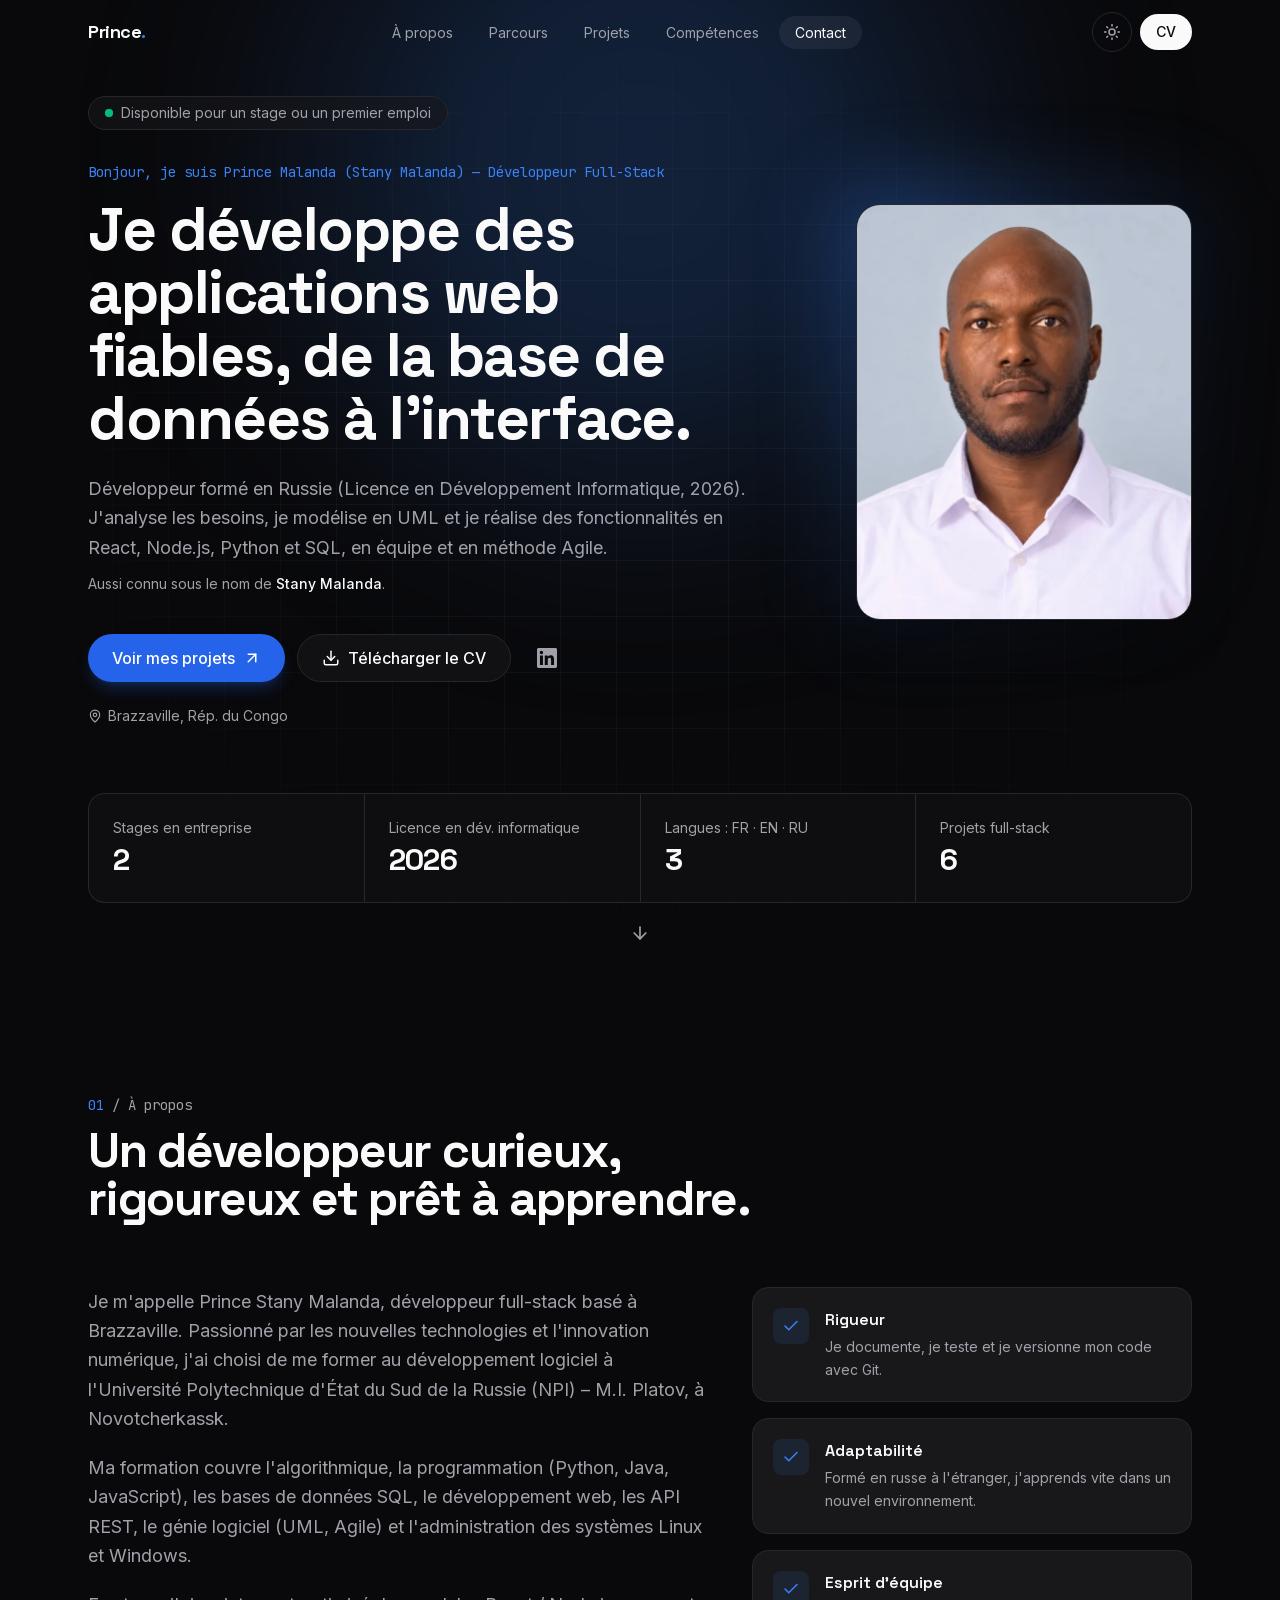
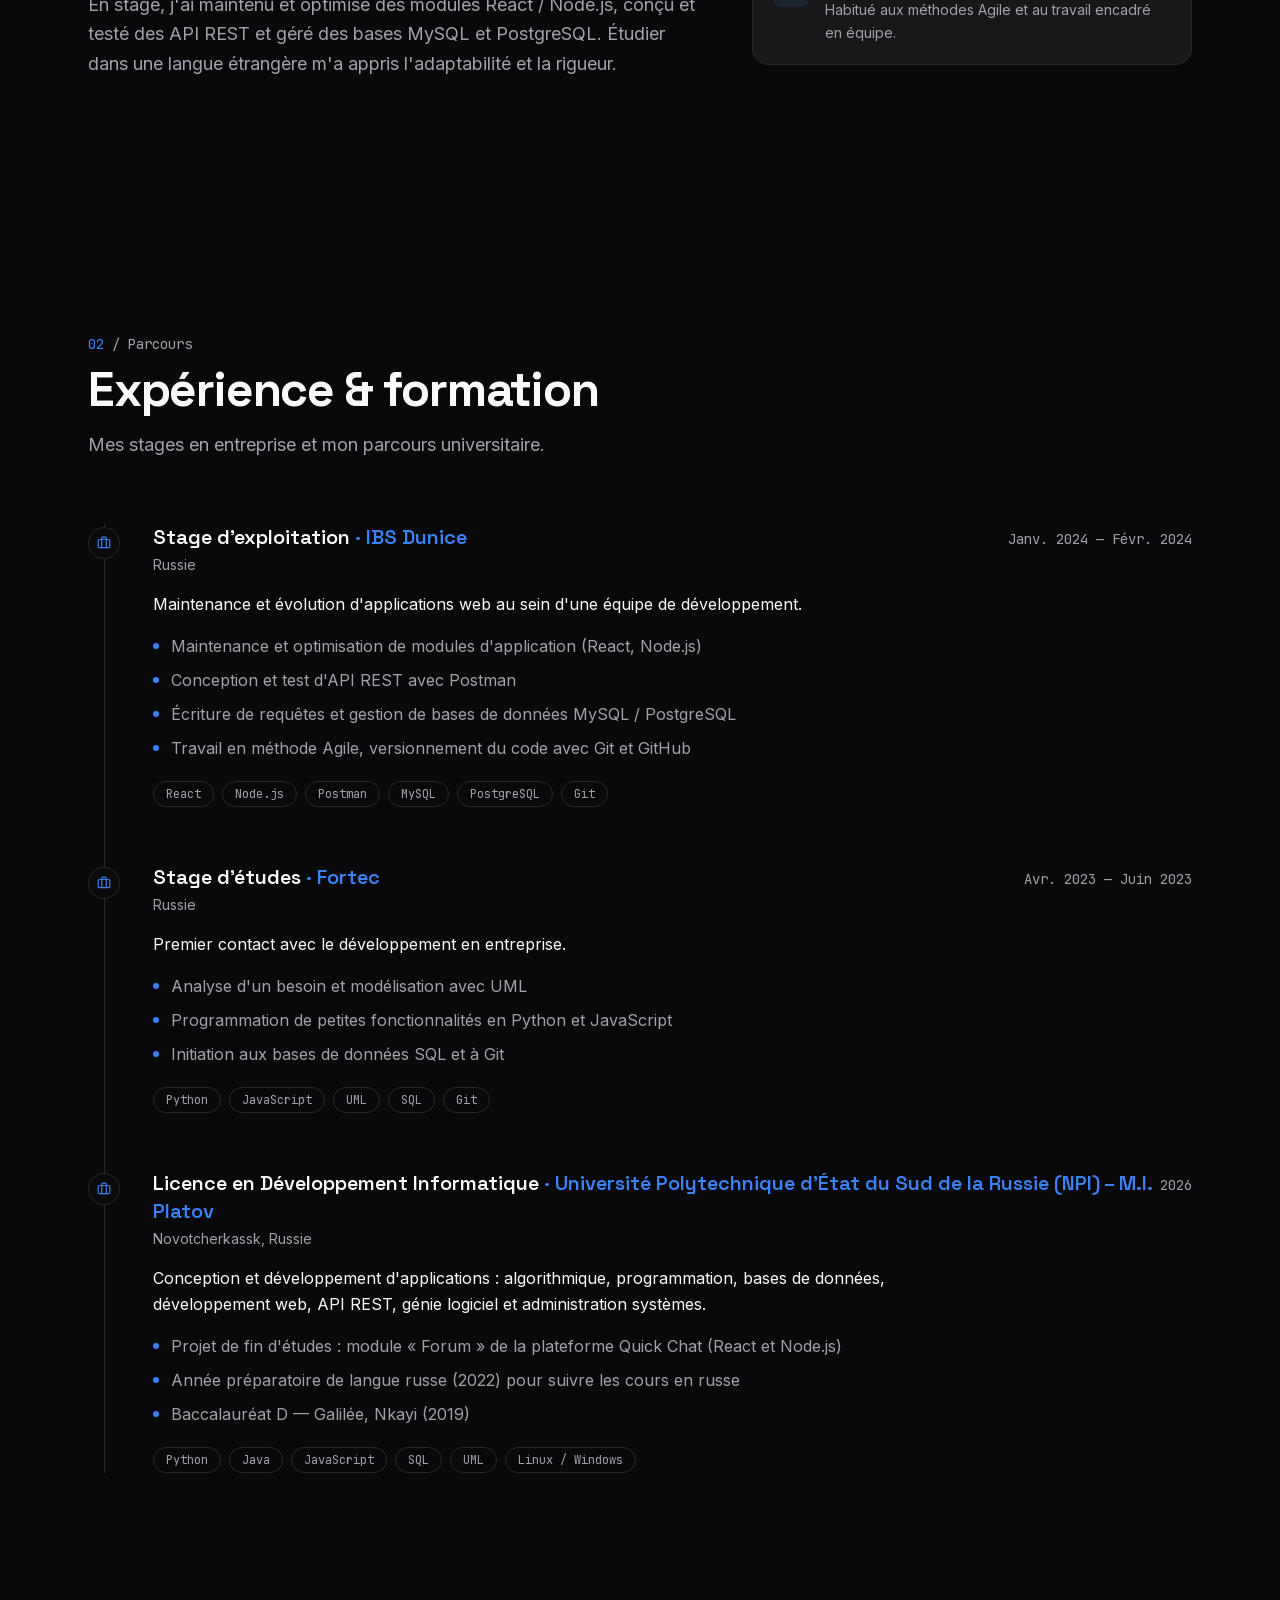
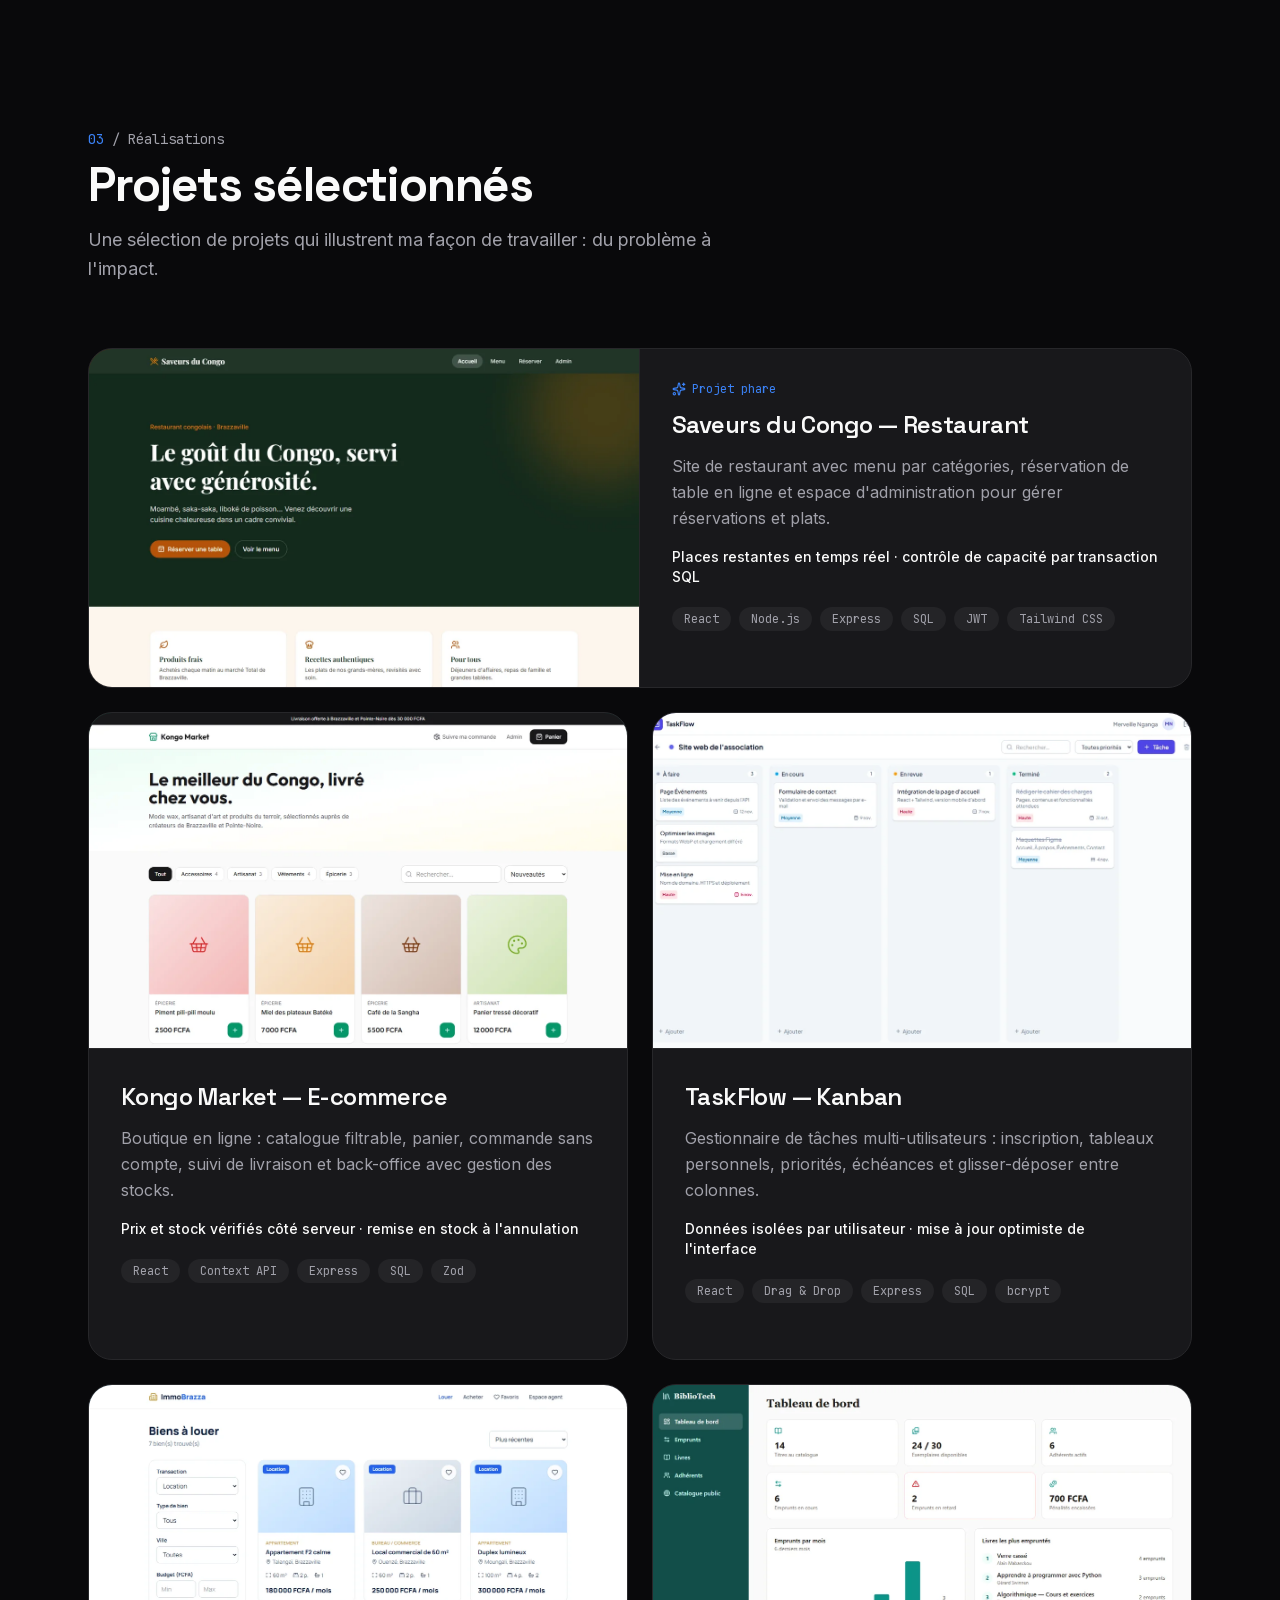
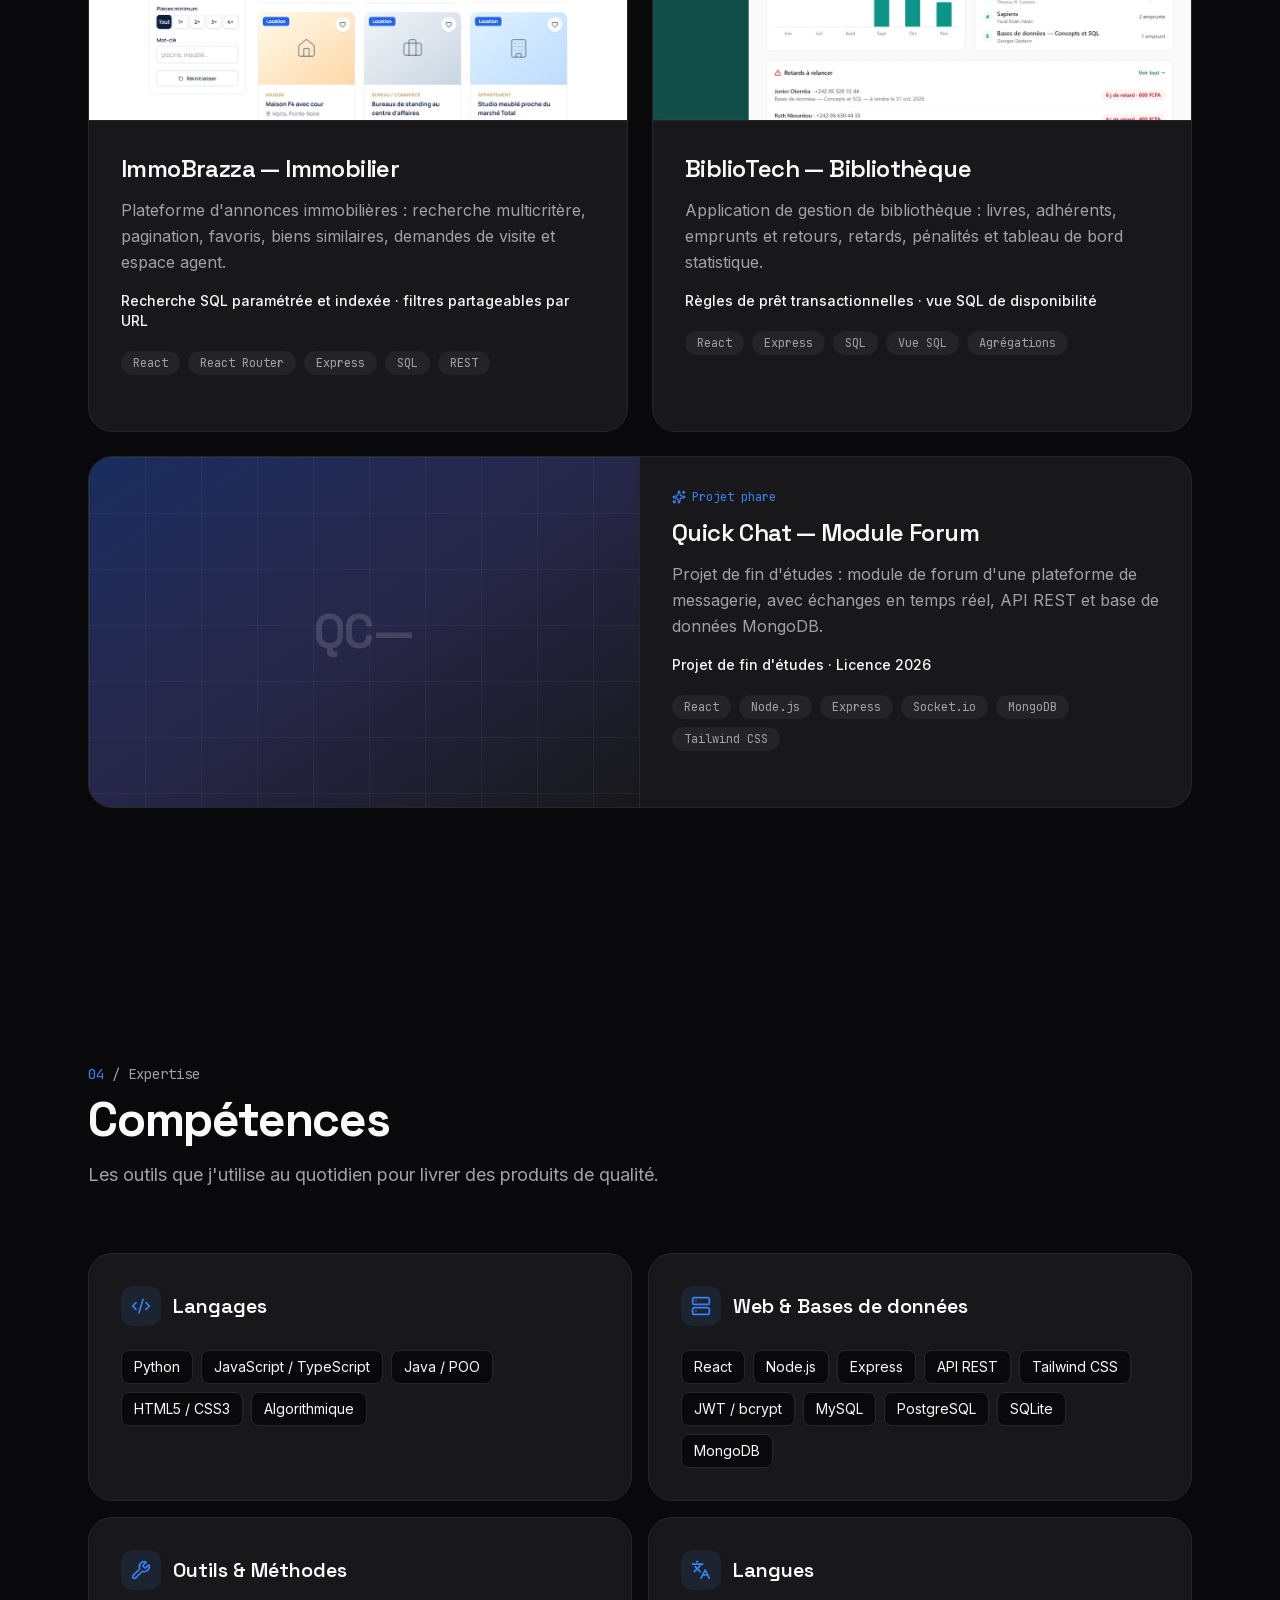
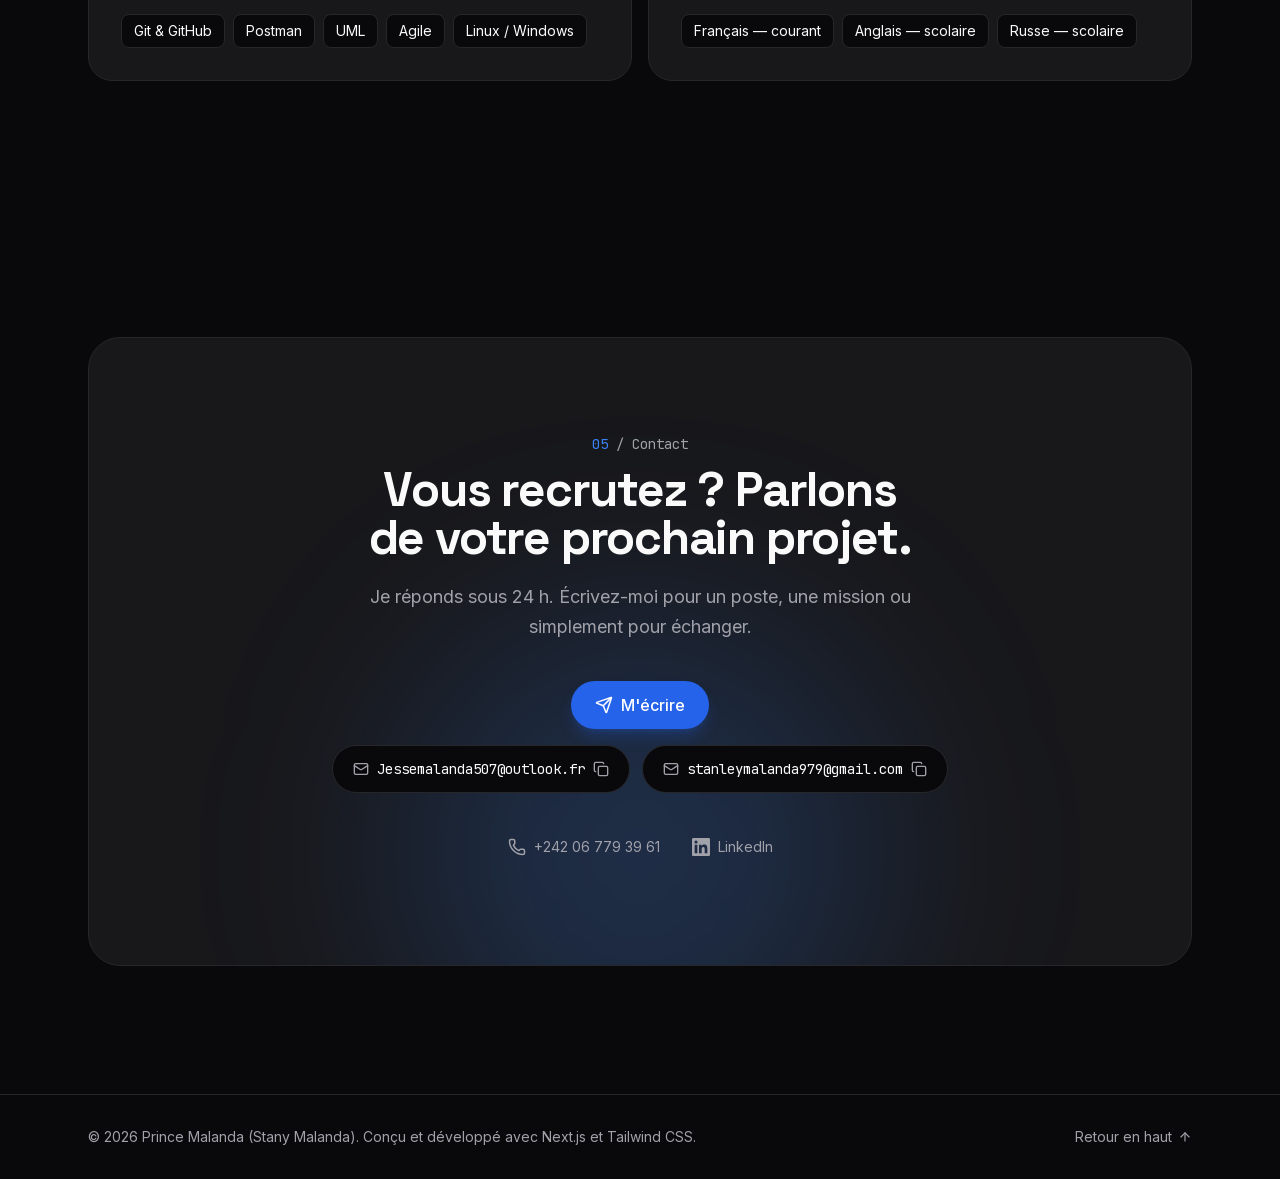
==== commit 7d09d232: "Retire junior du profil developpeur" ====
--- a/index.html
+++ b/index.html
@@ -1 +1 @@
-<!DOCTYPE html><html lang="fr" data-scroll-behavior="smooth" class="LINzvG_variable qeW00a_variable VxV-Ta_variable antialiased"><head><meta charSet="utf-8"/><meta name="viewport" content="width=device-width, initial-scale=1"/><link rel="preload" href="/_next/static/media/07c7676b89ed2778-s.p.2bn3s6zvc0dyp.woff2" as="font" crossorigin="" type="font/woff2"/><link rel="preload" href="/_next/static/media/237858b39a32779d-s.p.2cyn07wtgehh0.woff2" as="font" crossorigin="" type="font/woff2"/><link rel="preload" href="/_next/static/media/53897e768d329f66-s.p.3t6q91iet4nsy.woff2" as="font" crossorigin="" type="font/woff2"/><link rel="preload" as="image" href="/profile.webp"/><link rel="stylesheet" href="/_next/static/chunks/3hjamot1skown.css" data-precedence="next"/><link rel="preload" as="script" fetchPriority="low" href="/_next/static/chunks/1pcw6gskne7pf.js"/><script src="/_next/static/chunks/0li7vzj18bfpo.js" async=""></script><script src="/_next/static/chunks/3jn_x8ihwq16e.js" async=""></script><script src="/_next/static/chunks/06aq38lyarlhm.js" async=""></script><script src="/_next/static/chunks/turbopack-2u1d16houkiyo.js" async=""></script><script src="/_next/static/chunks/07nuxxeso90d5.js" async=""></script><script src="/_next/static/chunks/1hj_wpch3usw_.js" async=""></script><script src="/_next/static/chunks/0sh6iocx-dgm_.js" async=""></script><script src="/_next/static/chunks/2rta9qb-lrsig.js" async=""></script><meta name="next-size-adjust" content=""/><meta name="theme-color" content="#fafafa" media="(prefers-color-scheme: light)"/><meta name="theme-color" content="#09090b" media="(prefers-color-scheme: dark)"/><title>Prince Malanda (Stany Malanda) — Développeur Full-Stack Junior</title><meta name="description" content="Prince Malanda (Stany Malanda), développeur full-stack junior à Brazzaville. Découvrez mon parcours et mes projets web en React, Node.js, Python et SQL."/><meta name="application-name" content="Prince Malanda (Stany Malanda)"/><link rel="author" href="https://stanley-malanda.pages.dev"/><meta name="author" content="Prince Malanda"/><link rel="manifest" href="/manifest.webmanifest"/><meta name="keywords" content="Prince Malanda,Stany Malanda,Stanley Malanda,Prince Stany Malanda,Malanda Stanley,Stanley Malanda développeur,Prince Malanda développeur,Stany Malanda développeur,développeur full-stack Brazzaville,développeur web Congo,portfolio,React,Node.js,SQL"/><meta name="creator" content="Prince Malanda"/><meta name="robots" content="index, follow"/><link rel="canonical" href="https://stanley-malanda.pages.dev"/><meta name="google-site-verification" content="lB06hrxpXxRknz7FaLmUDgdg6g_PrBj5dk6WborrfS0"/><meta property="og:title" content="Prince Malanda (Stany Malanda) — Développeur Full-Stack Junior"/><meta property="og:description" content="Je développe des applications web fiables, de la base de données à l&#x27;interface."/><meta property="og:url" content="https://stanley-malanda.pages.dev"/><meta property="og:site_name" content="Prince Malanda (Stany Malanda)"/><meta property="og:locale" content="fr_FR"/><meta property="og:image" content="https://stanley-malanda.pages.dev/og-image.png"/><meta property="og:image:width" content="1200"/><meta property="og:image:height" content="630"/><meta property="og:image:alt" content="Prince Malanda (Stany Malanda) — Développeur Full-Stack Junior"/><meta property="og:type" content="website"/><meta name="twitter:card" content="summary_large_image"/><meta name="twitter:title" content="Prince Malanda (Stany Malanda) — Développeur Full-Stack Junior"/><meta name="twitter:description" content="Je développe des applications web fiables, de la base de données à l&#x27;interface."/><meta name="twitter:image" content="https://stanley-malanda.pages.dev/og-image.png"/><link rel="icon" href="/favicon.ico?favicon.117ezoe8m31dk.ico" sizes="48x48" type="image/x-icon"/><link rel="icon" href="/icon-192.png" sizes="192x192" type="image/png"/><link rel="icon" href="/icon-512.png" sizes="512x512" type="image/png"/><link rel="apple-touch-icon" href="/apple-icon.png" sizes="180x180" type="image/png"/><script src="/_next/static/chunks/0cz1d0mv5g_q7.js" noModule=""></script></head><body class="min-h-dvh font-sans"><div hidden=""><!--$--><!--/$--></div><script>((a,b,c,d,e,f,g,h)=>{let i=document.documentElement,j=["light","dark"];function k(b){var c;(Array.isArray(a)?a:[a]).forEach(a=>{let c="class"===a,d=c&&f?e.map(a=>f[a]||a):e;c?(i.classList.remove(...d),i.classList.add(f&&f[b]?f[b]:b)):i.setAttribute(a,b)}),c=b,h&&j.includes(c)&&(i.style.colorScheme=c)}if(d)k(d);else try{let a=localStorage.getItem(b)||c,d=g&&"system"===a?window.matchMedia("(prefers-color-scheme: dark)").matches?"dark":"light":a;k(d)}catch(a){}})("class","theme","dark",null,["light","dark"],null,true,true)</script><script type="application/ld+json">{"@context":"https://schema.org","@graph":[{"@type":"WebSite","@id":"https://stanley-malanda.pages.dev/#website","url":"https://stanley-malanda.pages.dev","name":"Prince Malanda (Stany Malanda)","alternateName":["Stany Malanda","Stanley Malanda","Prince Stany Malanda","Malanda Stanley"],"description":"Je développe des applications web fiables, de la base de données à l'interface.","inLanguage":"fr-FR","publisher":{"@id":"https://stanley-malanda.pages.dev/#person"}},{"@type":"Person","@id":"https://stanley-malanda.pages.dev/#person","name":"Prince Stany Malanda","givenName":"Prince","familyName":"Malanda","additionalName":"Stany","alternateName":["Prince Malanda","Stany Malanda","Stanley Malanda","Malanda Stanley"],"description":"Développeur junior formé en Russie (Licence en Développement Informatique, 2026). J'analyse les besoins, je modélise en UML et je réalise des fonctionnalités en React, Node.js, Python et SQL, en équipe et en méthode Agile.","jobTitle":"Développeur Full-Stack Junior","email":"mailto:Jessemalanda507@outlook.fr","telephone":"+242 06 779 39 61","image":"https://stanley-malanda.pages.dev/profile.webp","url":"https://stanley-malanda.pages.dev","mainEntityOfPage":{"@id":"https://stanley-malanda.pages.dev/#profile-page"},"address":{"@type":"PostalAddress","addressLocality":"Brazzaville","addressCountry":"CG"},"alumniOf":{"@type":"CollegeOrUniversity","name":"Université polytechnique d'État du Sud de la Russie (NPI) – M.I. Platov"},"knowsLanguage":["fr","en","ru"],"knowsAbout":["React","Node.js","Python","SQL","Next.js","Tailwind CSS","UML","Agile"],"hasOccupation":{"@type":"Occupation","name":"Développeur Full-Stack Junior"},"sameAs":["https://www.linkedin.com/in/prince-stany"]},{"@type":"ProfilePage","@id":"https://stanley-malanda.pages.dev/#profile-page","url":"https://stanley-malanda.pages.dev","name":"Prince Malanda (Stany Malanda) — Développeur Full-Stack Junior","description":"Je développe des applications web fiables, de la base de données à l'interface.","inLanguage":"fr-FR","isPartOf":{"@id":"https://stanley-malanda.pages.dev/#website"},"about":{"@id":"https://stanley-malanda.pages.dev/#person"},"mainEntity":{"@id":"https://stanley-malanda.pages.dev/#person"}}]}</script><header class="fixed inset-x-0 top-0 z-50 transition-all duration-300 border-b border-transparent"><nav class="mx-auto flex h-16 max-w-6xl items-center justify-between px-6" aria-label="Navigation principale"><a href="#top" class="font-display text-lg font-bold tracking-tight">Prince<span class="text-accent">.</span></a><ul class="hidden items-center gap-1 md:flex"><li><a href="#a-propos" class="relative rounded-full px-4 py-2 text-sm transition-colors duration-200 text-muted hover:text-foreground">À propos</a></li><li><a href="#experience" class="relative rounded-full px-4 py-2 text-sm transition-colors duration-200 text-muted hover:text-foreground">Parcours</a></li><li><a href="#projets" class="relative rounded-full px-4 py-2 text-sm transition-colors duration-200 text-muted hover:text-foreground">Projets</a></li><li><a href="#competences" class="relative rounded-full px-4 py-2 text-sm transition-colors duration-200 text-muted hover:text-foreground">Compétences</a></li><li><a href="#contact" class="relative rounded-full px-4 py-2 text-sm transition-colors duration-200 text-muted hover:text-foreground">Contact</a></li></ul><div class="flex items-center gap-2"><button type="button" aria-label="Changer de thème" class="relative grid size-10 cursor-pointer place-items-center rounded-full border border-border text-muted transition-colors duration-200 hover:border-foreground/30 hover:text-foreground"><svg xmlns="http://www.w3.org/2000/svg" width="18" height="18" viewBox="0 0 24 24" fill="none" stroke="currentColor" stroke-width="2" stroke-linecap="round" stroke-linejoin="round" class="lucide lucide-sun hidden dark:block" aria-hidden="true"><circle cx="12" cy="12" r="4"></circle><path d="M12 2v2"></path><path d="M12 20v2"></path><path d="m4.93 4.93 1.41 1.41"></path><path d="m17.66 17.66 1.41 1.41"></path><path d="M2 12h2"></path><path d="M20 12h2"></path><path d="m6.34 17.66-1.41 1.41"></path><path d="m19.07 4.93-1.41 1.41"></path></svg><svg xmlns="http://www.w3.org/2000/svg" width="18" height="18" viewBox="0 0 24 24" fill="none" stroke="currentColor" stroke-width="2" stroke-linecap="round" stroke-linejoin="round" class="lucide lucide-moon block dark:hidden" aria-hidden="true"><path d="M20.985 12.486a9 9 0 1 1-9.473-9.472c.405-.022.617.46.402.803a6 6 0 0 0 8.268 8.268c.344-.215.825-.004.803.401"></path></svg></button><a href="/cv.pdf" class="hidden rounded-full bg-foreground px-4 py-2 text-sm font-medium text-background transition-opacity duration-200 hover:opacity-85 sm:inline-flex">CV</a><button type="button" aria-label="Ouvrir le menu" aria-expanded="false" class="grid size-10 cursor-pointer place-items-center rounded-full border border-border md:hidden"><svg xmlns="http://www.w3.org/2000/svg" width="18" height="18" viewBox="0 0 24 24" fill="none" stroke="currentColor" stroke-width="2" stroke-linecap="round" stroke-linejoin="round" class="lucide lucide-menu" aria-hidden="true"><path d="M4 5h16"></path><path d="M4 12h16"></path><path d="M4 19h16"></path></svg></button></div></nav></header><main><section id="top" class="relative flex min-h-dvh items-center overflow-hidden pt-24 pb-16"><div class="bg-grid pointer-events-none absolute inset-0 [mask-image:radial-gradient(ellipse_at_center,black_30%,transparent_75%)]"></div><div class="pointer-events-none absolute -top-40 left-1/2 size-[640px] -translate-x-1/2 rounded-full bg-accent/20 blur-[120px]"></div><div class="relative mx-auto w-full max-w-6xl px-6"><div class="flex flex-col-reverse gap-10 lg:flex-row lg:items-center lg:justify-between lg:gap-16"><div class="min-w-0 flex-1"><div class="mb-8 inline-flex items-center gap-2 rounded-full border border-border bg-card/60 px-4 py-1.5 text-sm text-muted backdrop-blur"><span class="relative flex size-2"><span class="absolute inline-flex size-full animate-ping rounded-full bg-emerald-500 opacity-60"></span><span class="relative inline-flex size-2 rounded-full bg-emerald-500"></span></span>Disponible pour un stage ou un premier emploi</div><h1 class="mb-4 font-mono text-sm text-accent">Bonjour, je suis <!-- -->Prince Malanda<!-- --> (<!-- -->Stany Malanda<!-- -->) — <!-- -->Développeur Full-Stack Junior</h1><p class="max-w-4xl font-display text-4xl leading-[1.05] font-bold tracking-tight text-balance sm:text-6xl">Je développe des applications web fiables, de la base de données à l&#x27;interface.</p><p class="mt-6 max-w-2xl text-lg leading-relaxed text-muted">Développeur junior formé en Russie (Licence en Développement Informatique, 2026). J&#x27;analyse les besoins, je modélise en UML et je réalise des fonctionnalités en React, Node.js, Python et SQL, en équipe et en méthode Agile.</p><p class="mt-3 text-sm text-muted">Aussi connu sous le nom de<!-- --> <span class="font-medium text-foreground">Stany Malanda</span>.</p><div class="mt-10 flex flex-wrap items-center gap-3"><a href="#projets" class="group inline-flex h-12 items-center gap-2 rounded-full bg-accent-solid px-6 font-medium text-accent-solid-foreground shadow-lg shadow-accent-solid/25 transition-all duration-200 hover:-translate-y-0.5 hover:shadow-accent-solid/40">Voir mes projets<svg xmlns="http://www.w3.org/2000/svg" width="18" height="18" viewBox="0 0 24 24" fill="none" stroke="currentColor" stroke-width="2" stroke-linecap="round" stroke-linejoin="round" class="lucide lucide-arrow-up-right transition-transform duration-200 group-hover:translate-x-0.5 group-hover:-translate-y-0.5" aria-hidden="true"><path d="M7 7h10v10"></path><path d="M7 17 17 7"></path></svg></a><a href="/cv.pdf" download="" class="inline-flex h-12 items-center gap-2 rounded-full border border-border bg-card/60 px-6 font-medium backdrop-blur transition-colors duration-200 hover:border-foreground/30"><svg xmlns="http://www.w3.org/2000/svg" width="18" height="18" viewBox="0 0 24 24" fill="none" stroke="currentColor" stroke-width="2" stroke-linecap="round" stroke-linejoin="round" class="lucide lucide-download" aria-hidden="true"><path d="M12 15V3"></path><path d="M21 15v4a2 2 0 0 1-2 2H5a2 2 0 0 1-2-2v-4"></path><path d="m7 10 5 5 5-5"></path></svg>Télécharger le CV</a><a href="https://www.linkedin.com/in/prince-stany" target="_blank" rel="me noreferrer" aria-label="LinkedIn" class="grid size-12 place-items-center rounded-full text-muted transition-colors duration-200 hover:text-foreground"><svg width="20" height="20" viewBox="0 0 24 24" fill="currentColor" aria-hidden="true"><path d="M20.45 20.45h-3.56v-5.57c0-1.33-.02-3.04-1.85-3.04-1.86 0-2.14 1.45-2.14 2.94v5.67H9.35V9h3.41v1.56h.05c.48-.9 1.64-1.85 3.37-1.85 3.6 0 4.27 2.37 4.27 5.46v6.28ZM5.34 7.43a2.06 2.06 0 1 1 0-4.13 2.06 2.06 0 0 1 0 4.13ZM7.12 20.45H3.56V9h3.56v11.45ZM22.22 0H1.77C.79 0 0 .77 0 1.73v20.54C0 23.23.79 24 1.77 24h20.45c.98 0 1.78-.77 1.78-1.73V1.73C24 .77 23.2 0 22.22 0Z"></path></svg></a></div><p class="mt-6 inline-flex items-center gap-1.5 text-sm text-muted"><svg xmlns="http://www.w3.org/2000/svg" width="14" height="14" viewBox="0 0 24 24" fill="none" stroke="currentColor" stroke-width="2" stroke-linecap="round" stroke-linejoin="round" class="lucide lucide-map-pin" aria-hidden="true"><path d="M20 10c0 4.993-5.539 10.193-7.399 11.799a1 1 0 0 1-1.202 0C9.539 20.193 4 14.993 4 10a8 8 0 0 1 16 0"></path><circle cx="12" cy="10" r="3"></circle></svg> <!-- -->Brazzaville, Rép. du Congo</p></div><div class="relative shrink-0 self-start lg:self-center"><div class="absolute -inset-4 rounded-[2rem] bg-gradient-to-br from-accent/40 via-accent/10 to-transparent blur-2xl"></div><div class="relative size-36 overflow-hidden rounded-3xl border border-border bg-card shadow-2xl sm:size-44 lg:h-[26rem] lg:w-[21rem]"><img alt="Photo de Prince Malanda" decoding="async" data-nimg="fill" class="object-cover object-top" style="position:absolute;height:100%;width:100%;left:0;top:0;right:0;bottom:0;color:transparent" src="/profile.webp"/></div></div></div><dl class="mt-16 grid grid-cols-2 gap-px overflow-hidden rounded-2xl border border-border bg-border md:grid-cols-4"><div class="bg-background/80 p-6 backdrop-blur"><dt class="text-sm text-muted">Stages en entreprise</dt><dd class="mt-1 font-display text-3xl font-bold tracking-tight">2</dd></div><div class="bg-background/80 p-6 backdrop-blur"><dt class="text-sm text-muted">Licence en dév. informatique</dt><dd class="mt-1 font-display text-3xl font-bold tracking-tight">2026</dd></div><div class="bg-background/80 p-6 backdrop-blur"><dt class="text-sm text-muted">Langues : FR · EN · RU</dt><dd class="mt-1 font-display text-3xl font-bold tracking-tight">3</dd></div><div class="bg-background/80 p-6 backdrop-blur"><dt class="text-sm text-muted">Projets full-stack</dt><dd class="mt-1 font-display text-3xl font-bold tracking-tight">6</dd></div></dl></div><a href="#a-propos" aria-label="Défiler vers la section À propos" class="absolute bottom-6 left-1/2 hidden -translate-x-1/2 text-muted transition-colors hover:text-foreground md:block"><span class="block animate-float"><svg xmlns="http://www.w3.org/2000/svg" width="20" height="20" viewBox="0 0 24 24" fill="none" stroke="currentColor" stroke-width="2" stroke-linecap="round" stroke-linejoin="round" class="lucide lucide-arrow-down" aria-hidden="true"><path d="M12 5v14"></path><path d="m19 12-7 7-7-7"></path></svg></span></a></section><section id="a-propos" class="mx-auto max-w-6xl px-6 py-24 md:py-32"><div class="reveal mb-12 max-w-2xl md:mb-16" style="--reveal-delay:0s;--reveal-y:24px"><p class="mb-3 font-mono text-sm text-accent">01<!-- --> <span class="text-muted">/ <!-- -->À propos</span></p><h2 class="font-display text-3xl font-bold tracking-tight text-balance md:text-5xl">Un développeur junior curieux, rigoureux et prêt à apprendre.</h2></div><div class="grid gap-12 md:grid-cols-[1.4fr_1fr]"><div class="space-y-5 text-lg leading-relaxed text-muted"><div class="reveal" style="--reveal-delay:0s;--reveal-y:24px"><p>Je m&#x27;appelle Prince Stany Malanda, développeur full-stack junior basé à Brazzaville. Passionné par les nouvelles technologies et l&#x27;innovation numérique, j&#x27;ai choisi de me former au développement logiciel à l&#x27;Université Polytechnique d&#x27;État du Sud de la Russie (NPI) – M.I. Platov, à Novotcherkassk.</p></div><div class="reveal" style="--reveal-delay:0.08s;--reveal-y:24px"><p>Ma formation couvre l&#x27;algorithmique, la programmation (Python, Java, JavaScript), les bases de données SQL, le développement web, les API REST, le génie logiciel (UML, Agile) et l&#x27;administration des systèmes Linux et Windows.</p></div><div class="reveal" style="--reveal-delay:0.16s;--reveal-y:24px"><p>En stage, j&#x27;ai maintenu et optimisé des modules React / Node.js, conçu et testé des API REST et géré des bases MySQL et PostgreSQL. Étudier dans une langue étrangère m&#x27;a appris l&#x27;adaptabilité et la rigueur.</p></div></div><ul class="space-y-4"><li class="rounded-2xl border border-border bg-card p-5"><div class="reveal flex gap-4" style="--reveal-delay:0s;--reveal-y:24px"><span class="grid size-9 shrink-0 place-items-center rounded-lg bg-accent/10 text-accent"><svg xmlns="http://www.w3.org/2000/svg" width="18" height="18" viewBox="0 0 24 24" fill="none" stroke="currentColor" stroke-width="2" stroke-linecap="round" stroke-linejoin="round" class="lucide lucide-check" aria-hidden="true"><path d="M20 6 9 17l-5-5"></path></svg></span><div><h3 class="font-display font-semibold">Rigueur</h3><p class="mt-1 text-sm leading-relaxed text-muted">Je documente, je teste et je versionne mon code avec Git.</p></div></div></li><li class="rounded-2xl border border-border bg-card p-5"><div class="reveal flex gap-4" style="--reveal-delay:0.1s;--reveal-y:24px"><span class="grid size-9 shrink-0 place-items-center rounded-lg bg-accent/10 text-accent"><svg xmlns="http://www.w3.org/2000/svg" width="18" height="18" viewBox="0 0 24 24" fill="none" stroke="currentColor" stroke-width="2" stroke-linecap="round" stroke-linejoin="round" class="lucide lucide-check" aria-hidden="true"><path d="M20 6 9 17l-5-5"></path></svg></span><div><h3 class="font-display font-semibold">Adaptabilité</h3><p class="mt-1 text-sm leading-relaxed text-muted">Formé en russe à l&#x27;étranger, j&#x27;apprends vite dans un nouvel environnement.</p></div></div></li><li class="rounded-2xl border border-border bg-card p-5"><div class="reveal flex gap-4" style="--reveal-delay:0.2s;--reveal-y:24px"><span class="grid size-9 shrink-0 place-items-center rounded-lg bg-accent/10 text-accent"><svg xmlns="http://www.w3.org/2000/svg" width="18" height="18" viewBox="0 0 24 24" fill="none" stroke="currentColor" stroke-width="2" stroke-linecap="round" stroke-linejoin="round" class="lucide lucide-check" aria-hidden="true"><path d="M20 6 9 17l-5-5"></path></svg></span><div><h3 class="font-display font-semibold">Esprit d&#x27;équipe</h3><p class="mt-1 text-sm leading-relaxed text-muted">Habitué aux méthodes Agile et au travail encadré en équipe.</p></div></div></li></ul></div></section><section id="experience" class="mx-auto max-w-6xl px-6 py-24 md:py-32"><div class="reveal mb-12 max-w-2xl md:mb-16" style="--reveal-delay:0s;--reveal-y:24px"><p class="mb-3 font-mono text-sm text-accent">02<!-- --> <span class="text-muted">/ <!-- -->Parcours</span></p><h2 class="font-display text-3xl font-bold tracking-tight text-balance md:text-5xl">Expérience &amp; formation</h2><p class="mt-4 text-lg leading-relaxed text-muted">Mes stages en entreprise et mon parcours universitaire.</p></div><ol class="relative border-l border-border md:ml-4"><li class="relative pb-14 pl-8 last:pb-0 md:pl-12"><span class="absolute top-1 -left-[17px] grid size-8 place-items-center rounded-full border border-border bg-background text-accent"><svg xmlns="http://www.w3.org/2000/svg" width="14" height="14" viewBox="0 0 24 24" fill="none" stroke="currentColor" stroke-width="2" stroke-linecap="round" stroke-linejoin="round" class="lucide lucide-briefcase" aria-hidden="true"><path d="M16 20V4a2 2 0 0 0-2-2h-4a2 2 0 0 0-2 2v16"></path><rect width="20" height="14" x="2" y="6" rx="2"></rect></svg></span><div class="reveal" style="--reveal-delay:0s;--reveal-y:24px"><div class="flex flex-col gap-1 md:flex-row md:items-baseline md:justify-between"><h3 class="font-display text-xl font-semibold">Stage d&#x27;exploitation<!-- --> <span class="text-accent">· <!-- -->IBS Dunice</span></h3><p class="font-mono text-sm text-muted">Janv. 2024 — Févr. 2024</p></div><p class="mt-1 text-sm text-muted">Russie</p><p class="mt-4 max-w-3xl leading-relaxed">Maintenance et évolution d&#x27;applications web au sein d&#x27;une équipe de développement.</p><ul class="mt-4 max-w-3xl space-y-2"><li class="flex gap-3 leading-relaxed text-muted"><span class="mt-2.5 size-1.5 shrink-0 rounded-full bg-accent"></span>Maintenance et optimisation de modules d&#x27;application (React, Node.js)</li><li class="flex gap-3 leading-relaxed text-muted"><span class="mt-2.5 size-1.5 shrink-0 rounded-full bg-accent"></span>Conception et test d&#x27;API REST avec Postman</li><li class="flex gap-3 leading-relaxed text-muted"><span class="mt-2.5 size-1.5 shrink-0 rounded-full bg-accent"></span>Écriture de requêtes et gestion de bases de données MySQL / PostgreSQL</li><li class="flex gap-3 leading-relaxed text-muted"><span class="mt-2.5 size-1.5 shrink-0 rounded-full bg-accent"></span>Travail en méthode Agile, versionnement du code avec Git et GitHub</li></ul><ul class="mt-5 flex flex-wrap gap-2" aria-label="Technologies"><li class="rounded-full border border-border px-3 py-1 font-mono text-xs text-muted">React</li><li class="rounded-full border border-border px-3 py-1 font-mono text-xs text-muted">Node.js</li><li class="rounded-full border border-border px-3 py-1 font-mono text-xs text-muted">Postman</li><li class="rounded-full border border-border px-3 py-1 font-mono text-xs text-muted">MySQL</li><li class="rounded-full border border-border px-3 py-1 font-mono text-xs text-muted">PostgreSQL</li><li class="rounded-full border border-border px-3 py-1 font-mono text-xs text-muted">Git</li></ul></div></li><li class="relative pb-14 pl-8 last:pb-0 md:pl-12"><span class="absolute top-1 -left-[17px] grid size-8 place-items-center rounded-full border border-border bg-background text-accent"><svg xmlns="http://www.w3.org/2000/svg" width="14" height="14" viewBox="0 0 24 24" fill="none" stroke="currentColor" stroke-width="2" stroke-linecap="round" stroke-linejoin="round" class="lucide lucide-briefcase" aria-hidden="true"><path d="M16 20V4a2 2 0 0 0-2-2h-4a2 2 0 0 0-2 2v16"></path><rect width="20" height="14" x="2" y="6" rx="2"></rect></svg></span><div class="reveal" style="--reveal-delay:0.05s;--reveal-y:24px"><div class="flex flex-col gap-1 md:flex-row md:items-baseline md:justify-between"><h3 class="font-display text-xl font-semibold">Stage d&#x27;études<!-- --> <span class="text-accent">· <!-- -->Fortec</span></h3><p class="font-mono text-sm text-muted">Avr. 2023 — Juin 2023</p></div><p class="mt-1 text-sm text-muted">Russie</p><p class="mt-4 max-w-3xl leading-relaxed">Premier contact avec le développement en entreprise.</p><ul class="mt-4 max-w-3xl space-y-2"><li class="flex gap-3 leading-relaxed text-muted"><span class="mt-2.5 size-1.5 shrink-0 rounded-full bg-accent"></span>Analyse d&#x27;un besoin et modélisation avec UML</li><li class="flex gap-3 leading-relaxed text-muted"><span class="mt-2.5 size-1.5 shrink-0 rounded-full bg-accent"></span>Programmation de petites fonctionnalités en Python et JavaScript</li><li class="flex gap-3 leading-relaxed text-muted"><span class="mt-2.5 size-1.5 shrink-0 rounded-full bg-accent"></span>Initiation aux bases de données SQL et à Git</li></ul><ul class="mt-5 flex flex-wrap gap-2" aria-label="Technologies"><li class="rounded-full border border-border px-3 py-1 font-mono text-xs text-muted">Python</li><li class="rounded-full border border-border px-3 py-1 font-mono text-xs text-muted">JavaScript</li><li class="rounded-full border border-border px-3 py-1 font-mono text-xs text-muted">UML</li><li class="rounded-full border border-border px-3 py-1 font-mono text-xs text-muted">SQL</li><li class="rounded-full border border-border px-3 py-1 font-mono text-xs text-muted">Git</li></ul></div></li><li class="relative pb-14 pl-8 last:pb-0 md:pl-12"><span class="absolute top-1 -left-[17px] grid size-8 place-items-center rounded-full border border-border bg-background text-accent"><svg xmlns="http://www.w3.org/2000/svg" width="14" height="14" viewBox="0 0 24 24" fill="none" stroke="currentColor" stroke-width="2" stroke-linecap="round" stroke-linejoin="round" class="lucide lucide-briefcase" aria-hidden="true"><path d="M16 20V4a2 2 0 0 0-2-2h-4a2 2 0 0 0-2 2v16"></path><rect width="20" height="14" x="2" y="6" rx="2"></rect></svg></span><div class="reveal" style="--reveal-delay:0.1s;--reveal-y:24px"><div class="flex flex-col gap-1 md:flex-row md:items-baseline md:justify-between"><h3 class="font-display text-xl font-semibold">Licence en Développement Informatique<!-- --> <span class="text-accent">· <!-- -->Université Polytechnique d&#x27;État du Sud de la Russie (NPI) – M.I. Platov</span></h3><p class="font-mono text-sm text-muted">2026</p></div><p class="mt-1 text-sm text-muted">Novotcherkassk, Russie</p><p class="mt-4 max-w-3xl leading-relaxed">Conception et développement d&#x27;applications : algorithmique, programmation, bases de données, développement web, API REST, génie logiciel et administration systèmes.</p><ul class="mt-4 max-w-3xl space-y-2"><li class="flex gap-3 leading-relaxed text-muted"><span class="mt-2.5 size-1.5 shrink-0 rounded-full bg-accent"></span>Projet de fin d&#x27;études : module « Forum » de la plateforme Quick Chat (React et Node.js)</li><li class="flex gap-3 leading-relaxed text-muted"><span class="mt-2.5 size-1.5 shrink-0 rounded-full bg-accent"></span>Année préparatoire de langue russe (2022) pour suivre les cours en russe</li><li class="flex gap-3 leading-relaxed text-muted"><span class="mt-2.5 size-1.5 shrink-0 rounded-full bg-accent"></span>Baccalauréat D — Galilée, Nkayi (2019)</li></ul><ul class="mt-5 flex flex-wrap gap-2" aria-label="Technologies"><li class="rounded-full border border-border px-3 py-1 font-mono text-xs text-muted">Python</li><li class="rounded-full border border-border px-3 py-1 font-mono text-xs text-muted">Java</li><li class="rounded-full border border-border px-3 py-1 font-mono text-xs text-muted">JavaScript</li><li class="rounded-full border border-border px-3 py-1 font-mono text-xs text-muted">SQL</li><li class="rounded-full border border-border px-3 py-1 font-mono text-xs text-muted">UML</li><li class="rounded-full border border-border px-3 py-1 font-mono text-xs text-muted">Linux / Windows</li></ul></div></li></ol></section><section id="projets" class="mx-auto max-w-6xl px-6 py-24 md:py-32"><div class="reveal mb-12 max-w-2xl md:mb-16" style="--reveal-delay:0s;--reveal-y:24px"><p class="mb-3 font-mono text-sm text-accent">03<!-- --> <span class="text-muted">/ <!-- -->Réalisations</span></p><h2 class="font-display text-3xl font-bold tracking-tight text-balance md:text-5xl">Projets sélectionnés</h2><p class="mt-4 text-lg leading-relaxed text-muted">Une sélection de projets qui illustrent ma façon de travailler : du problème à l&#x27;impact.</p></div><div class="grid gap-6 md:grid-cols-2"><article style="--reveal-delay:0s" class="reveal group relative flex flex-col overflow-hidden rounded-3xl border border-border bg-card transition-colors duration-300 hover:border-accent/40 md:col-span-2 md:flex-row"><div class="relative aspect-[16/10] overflow-hidden border-b border-border bg-gradient-to-br from-amber-500/25 via-orange-500/10 to-transparent md:aspect-auto md:w-1/2 md:border-r md:border-b-0"><img alt="Capture d&#x27;écran du projet Saveurs du Congo — Restaurant" loading="lazy" decoding="async" data-nimg="fill" class="object-cover object-top transition-transform duration-500 group-hover:scale-105" style="position:absolute;height:100%;width:100%;left:0;top:0;right:0;bottom:0;color:transparent" src="/projects/restaurant.webp"/></div><div class="flex flex-1 flex-col p-6 md:p-8 md:justify-center"><p class="mb-3 inline-flex items-center gap-1.5 font-mono text-xs text-accent"><svg xmlns="http://www.w3.org/2000/svg" width="14" height="14" viewBox="0 0 24 24" fill="none" stroke="currentColor" stroke-width="2" stroke-linecap="round" stroke-linejoin="round" class="lucide lucide-sparkles lucide-stars" aria-hidden="true"><path d="M11.017 2.814a1 1 0 0 1 1.966 0l1.051 5.558a2 2 0 0 0 1.594 1.594l5.558 1.051a1 1 0 0 1 0 1.966l-5.558 1.051a2 2 0 0 0-1.594 1.594l-1.051 5.558a1 1 0 0 1-1.966 0l-1.051-5.558a2 2 0 0 0-1.594-1.594l-5.558-1.051a1 1 0 0 1 0-1.966l5.558-1.051a2 2 0 0 0 1.594-1.594z"></path><path d="M20 2v4"></path><path d="M22 4h-4"></path><circle cx="4" cy="20" r="2"></circle></svg> Projet phare</p><h3 class="font-display text-2xl font-semibold tracking-tight">Saveurs du Congo — Restaurant</h3><p class="mt-3 leading-relaxed text-muted">Site de restaurant avec menu par catégories, réservation de table en ligne et espace d&#x27;administration pour gérer réservations et plats.</p><p class="mt-4 text-sm font-medium">Places restantes en temps réel · contrôle de capacité par transaction SQL</p><ul class="mt-5 flex flex-wrap gap-2" aria-label="Technologies"><li class="rounded-full bg-foreground/[0.05] px-3 py-1 font-mono text-xs text-muted">React</li><li class="rounded-full bg-foreground/[0.05] px-3 py-1 font-mono text-xs text-muted">Node.js</li><li class="rounded-full bg-foreground/[0.05] px-3 py-1 font-mono text-xs text-muted">Express</li><li class="rounded-full bg-foreground/[0.05] px-3 py-1 font-mono text-xs text-muted">SQL</li><li class="rounded-full bg-foreground/[0.05] px-3 py-1 font-mono text-xs text-muted">JWT</li><li class="rounded-full bg-foreground/[0.05] px-3 py-1 font-mono text-xs text-muted">Tailwind CSS</li></ul><div class="mt-auto flex items-center gap-4 pt-6 text-sm font-medium"></div></div></article><article style="--reveal-delay:0.1s" class="reveal group relative flex flex-col overflow-hidden rounded-3xl border border-border bg-card transition-colors duration-300 hover:border-accent/40"><div class="relative aspect-[16/10] overflow-hidden border-b border-border bg-gradient-to-br from-emerald-500/25 via-teal-500/15 to-transparent"><img alt="Capture d&#x27;écran du projet Kongo Market — E-commerce" loading="lazy" decoding="async" data-nimg="fill" class="object-cover object-top transition-transform duration-500 group-hover:scale-105" style="position:absolute;height:100%;width:100%;left:0;top:0;right:0;bottom:0;color:transparent" src="/projects/boutique.webp"/></div><div class="flex flex-1 flex-col p-6 md:p-8"><h3 class="font-display text-2xl font-semibold tracking-tight">Kongo Market — E-commerce</h3><p class="mt-3 leading-relaxed text-muted">Boutique en ligne : catalogue filtrable, panier, commande sans compte, suivi de livraison et back-office avec gestion des stocks.</p><p class="mt-4 text-sm font-medium">Prix et stock vérifiés côté serveur · remise en stock à l&#x27;annulation</p><ul class="mt-5 flex flex-wrap gap-2" aria-label="Technologies"><li class="rounded-full bg-foreground/[0.05] px-3 py-1 font-mono text-xs text-muted">React</li><li class="rounded-full bg-foreground/[0.05] px-3 py-1 font-mono text-xs text-muted">Context API</li><li class="rounded-full bg-foreground/[0.05] px-3 py-1 font-mono text-xs text-muted">Express</li><li class="rounded-full bg-foreground/[0.05] px-3 py-1 font-mono text-xs text-muted">SQL</li><li class="rounded-full bg-foreground/[0.05] px-3 py-1 font-mono text-xs text-muted">Zod</li></ul><div class="mt-auto flex items-center gap-4 pt-6 text-sm font-medium"></div></div></article><article style="--reveal-delay:0s" class="reveal group relative flex flex-col overflow-hidden rounded-3xl border border-border bg-card transition-colors duration-300 hover:border-accent/40"><div class="relative aspect-[16/10] overflow-hidden border-b border-border bg-gradient-to-br from-indigo-500/25 via-violet-500/10 to-transparent"><img alt="Capture d&#x27;écran du projet TaskFlow — Kanban" loading="lazy" decoding="async" data-nimg="fill" class="object-cover object-top transition-transform duration-500 group-hover:scale-105" style="position:absolute;height:100%;width:100%;left:0;top:0;right:0;bottom:0;color:transparent" src="/projects/taskflow.webp"/></div><div class="flex flex-1 flex-col p-6 md:p-8"><h3 class="font-display text-2xl font-semibold tracking-tight">TaskFlow — Kanban</h3><p class="mt-3 leading-relaxed text-muted">Gestionnaire de tâches multi-utilisateurs : inscription, tableaux personnels, priorités, échéances et glisser-déposer entre colonnes.</p><p class="mt-4 text-sm font-medium">Données isolées par utilisateur · mise à jour optimiste de l&#x27;interface</p><ul class="mt-5 flex flex-wrap gap-2" aria-label="Technologies"><li class="rounded-full bg-foreground/[0.05] px-3 py-1 font-mono text-xs text-muted">React</li><li class="rounded-full bg-foreground/[0.05] px-3 py-1 font-mono text-xs text-muted">Drag &amp; Drop</li><li class="rounded-full bg-foreground/[0.05] px-3 py-1 font-mono text-xs text-muted">Express</li><li class="rounded-full bg-foreground/[0.05] px-3 py-1 font-mono text-xs text-muted">SQL</li><li class="rounded-full bg-foreground/[0.05] px-3 py-1 font-mono text-xs text-muted">bcrypt</li></ul><div class="mt-auto flex items-center gap-4 pt-6 text-sm font-medium"></div></div></article><article style="--reveal-delay:0.1s" class="reveal group relative flex flex-col overflow-hidden rounded-3xl border border-border bg-card transition-colors duration-300 hover:border-accent/40"><div class="relative aspect-[16/10] overflow-hidden border-b border-border bg-gradient-to-br from-sky-500/25 via-blue-500/10 to-transparent"><img alt="Capture d&#x27;écran du projet ImmoBrazza — Immobilier" loading="lazy" decoding="async" data-nimg="fill" class="object-cover object-top transition-transform duration-500 group-hover:scale-105" style="position:absolute;height:100%;width:100%;left:0;top:0;right:0;bottom:0;color:transparent" src="/projects/immobrazza.webp"/></div><div class="flex flex-1 flex-col p-6 md:p-8"><h3 class="font-display text-2xl font-semibold tracking-tight">ImmoBrazza — Immobilier</h3><p class="mt-3 leading-relaxed text-muted">Plateforme d&#x27;annonces immobilières : recherche multicritère, pagination, favoris, biens similaires, demandes de visite et espace agent.</p><p class="mt-4 text-sm font-medium">Recherche SQL paramétrée et indexée · filtres partageables par URL</p><ul class="mt-5 flex flex-wrap gap-2" aria-label="Technologies"><li class="rounded-full bg-foreground/[0.05] px-3 py-1 font-mono text-xs text-muted">React</li><li class="rounded-full bg-foreground/[0.05] px-3 py-1 font-mono text-xs text-muted">React Router</li><li class="rounded-full bg-foreground/[0.05] px-3 py-1 font-mono text-xs text-muted">Express</li><li class="rounded-full bg-foreground/[0.05] px-3 py-1 font-mono text-xs text-muted">SQL</li><li class="rounded-full bg-foreground/[0.05] px-3 py-1 font-mono text-xs text-muted">REST</li></ul><div class="mt-auto flex items-center gap-4 pt-6 text-sm font-medium"></div></div></article><article style="--reveal-delay:0s" class="reveal group relative flex flex-col overflow-hidden rounded-3xl border border-border bg-card transition-colors duration-300 hover:border-accent/40"><div class="relative aspect-[16/10] overflow-hidden border-b border-border bg-gradient-to-br from-teal-500/25 via-emerald-500/10 to-transparent"><img alt="Capture d&#x27;écran du projet BiblioTech — Bibliothèque" loading="lazy" decoding="async" data-nimg="fill" class="object-cover object-top transition-transform duration-500 group-hover:scale-105" style="position:absolute;height:100%;width:100%;left:0;top:0;right:0;bottom:0;color:transparent" src="/projects/bibliotech.webp"/></div><div class="flex flex-1 flex-col p-6 md:p-8"><h3 class="font-display text-2xl font-semibold tracking-tight">BiblioTech — Bibliothèque</h3><p class="mt-3 leading-relaxed text-muted">Application de gestion de bibliothèque : livres, adhérents, emprunts et retours, retards, pénalités et tableau de bord statistique.</p><p class="mt-4 text-sm font-medium">Règles de prêt transactionnelles · vue SQL de disponibilité</p><ul class="mt-5 flex flex-wrap gap-2" aria-label="Technologies"><li class="rounded-full bg-foreground/[0.05] px-3 py-1 font-mono text-xs text-muted">React</li><li class="rounded-full bg-foreground/[0.05] px-3 py-1 font-mono text-xs text-muted">Express</li><li class="rounded-full bg-foreground/[0.05] px-3 py-1 font-mono text-xs text-muted">SQL</li><li class="rounded-full bg-foreground/[0.05] px-3 py-1 font-mono text-xs text-muted">Vue SQL</li><li class="rounded-full bg-foreground/[0.05] px-3 py-1 font-mono text-xs text-muted">Agrégations</li></ul><div class="mt-auto flex items-center gap-4 pt-6 text-sm font-medium"></div></div></article><article style="--reveal-delay:0.1s" class="reveal group relative flex flex-col overflow-hidden rounded-3xl border border-border bg-card transition-colors duration-300 hover:border-accent/40 md:col-span-2 md:flex-row"><div class="relative aspect-[16/10] overflow-hidden border-b border-border bg-gradient-to-br from-blue-600/30 via-indigo-500/20 to-transparent md:aspect-auto md:w-1/2 md:border-r md:border-b-0"><div class="bg-grid absolute inset-0 grid place-items-center"><span class="font-display text-5xl font-bold tracking-tight text-foreground/15 transition-transform duration-500 group-hover:scale-110">QC—</span></div></div><div class="flex flex-1 flex-col p-6 md:p-8 md:justify-center"><p class="mb-3 inline-flex items-center gap-1.5 font-mono text-xs text-accent"><svg xmlns="http://www.w3.org/2000/svg" width="14" height="14" viewBox="0 0 24 24" fill="none" stroke="currentColor" stroke-width="2" stroke-linecap="round" stroke-linejoin="round" class="lucide lucide-sparkles lucide-stars" aria-hidden="true"><path d="M11.017 2.814a1 1 0 0 1 1.966 0l1.051 5.558a2 2 0 0 0 1.594 1.594l5.558 1.051a1 1 0 0 1 0 1.966l-5.558 1.051a2 2 0 0 0-1.594 1.594l-1.051 5.558a1 1 0 0 1-1.966 0l-1.051-5.558a2 2 0 0 0-1.594-1.594l-5.558-1.051a1 1 0 0 1 0-1.966l5.558-1.051a2 2 0 0 0 1.594-1.594z"></path><path d="M20 2v4"></path><path d="M22 4h-4"></path><circle cx="4" cy="20" r="2"></circle></svg> Projet phare</p><h3 class="font-display text-2xl font-semibold tracking-tight">Quick Chat — Module Forum</h3><p class="mt-3 leading-relaxed text-muted">Projet de fin d&#x27;études : module de forum d&#x27;une plateforme de messagerie, avec échanges en temps réel, API REST et base de données MongoDB.</p><p class="mt-4 text-sm font-medium">Projet de fin d&#x27;études · Licence 2026</p><ul class="mt-5 flex flex-wrap gap-2" aria-label="Technologies"><li class="rounded-full bg-foreground/[0.05] px-3 py-1 font-mono text-xs text-muted">React</li><li class="rounded-full bg-foreground/[0.05] px-3 py-1 font-mono text-xs text-muted">Node.js</li><li class="rounded-full bg-foreground/[0.05] px-3 py-1 font-mono text-xs text-muted">Express</li><li class="rounded-full bg-foreground/[0.05] px-3 py-1 font-mono text-xs text-muted">Socket.io</li><li class="rounded-full bg-foreground/[0.05] px-3 py-1 font-mono text-xs text-muted">MongoDB</li><li class="rounded-full bg-foreground/[0.05] px-3 py-1 font-mono text-xs text-muted">Tailwind CSS</li></ul><div class="mt-auto flex items-center gap-4 pt-6 text-sm font-medium"></div></div></article></div></section><section id="competences" class="mx-auto max-w-6xl px-6 py-24 md:py-32"><div class="reveal mb-12 max-w-2xl md:mb-16" style="--reveal-delay:0s;--reveal-y:24px"><p class="mb-3 font-mono text-sm text-accent">04<!-- --> <span class="text-muted">/ <!-- -->Expertise</span></p><h2 class="font-display text-3xl font-bold tracking-tight text-balance md:text-5xl">Compétences</h2><p class="mt-4 text-lg leading-relaxed text-muted">Les outils que j&#x27;utilise au quotidien pour livrer des produits de qualité.</p></div><div class="grid gap-4 sm:grid-cols-2"><div class="reveal rounded-3xl border border-border bg-card p-6 transition-colors duration-300 hover:border-accent/40 md:p-8" style="--reveal-delay:0s;--reveal-y:24px"><div class="flex items-center gap-3"><span class="grid size-10 place-items-center rounded-xl bg-accent/10 text-accent"><svg xmlns="http://www.w3.org/2000/svg" width="20" height="20" viewBox="0 0 24 24" fill="none" stroke="currentColor" stroke-width="2" stroke-linecap="round" stroke-linejoin="round" class="lucide lucide-code-xml lucide-code-2" aria-hidden="true"><path d="m18 16 4-4-4-4"></path><path d="m6 8-4 4 4 4"></path><path d="m14.5 4-5 16"></path></svg></span><h3 class="font-display text-xl font-semibold">Langages</h3></div><ul class="mt-6 flex flex-wrap gap-2"><li class="rounded-lg border border-border bg-background px-3 py-1.5 text-sm">Python</li><li class="rounded-lg border border-border bg-background px-3 py-1.5 text-sm">JavaScript / TypeScript</li><li class="rounded-lg border border-border bg-background px-3 py-1.5 text-sm">Java / POO</li><li class="rounded-lg border border-border bg-background px-3 py-1.5 text-sm">HTML5 / CSS3</li><li class="rounded-lg border border-border bg-background px-3 py-1.5 text-sm">Algorithmique</li></ul></div><div class="reveal rounded-3xl border border-border bg-card p-6 transition-colors duration-300 hover:border-accent/40 md:p-8" style="--reveal-delay:0.08s;--reveal-y:24px"><div class="flex items-center gap-3"><span class="grid size-10 place-items-center rounded-xl bg-accent/10 text-accent"><svg xmlns="http://www.w3.org/2000/svg" width="20" height="20" viewBox="0 0 24 24" fill="none" stroke="currentColor" stroke-width="2" stroke-linecap="round" stroke-linejoin="round" class="lucide lucide-server" aria-hidden="true"><rect width="20" height="8" x="2" y="2" rx="2" ry="2"></rect><rect width="20" height="8" x="2" y="14" rx="2" ry="2"></rect><line x1="6" x2="6.01" y1="6" y2="6"></line><line x1="6" x2="6.01" y1="18" y2="18"></line></svg></span><h3 class="font-display text-xl font-semibold">Web &amp; Bases de données</h3></div><ul class="mt-6 flex flex-wrap gap-2"><li class="rounded-lg border border-border bg-background px-3 py-1.5 text-sm">React</li><li class="rounded-lg border border-border bg-background px-3 py-1.5 text-sm">Node.js</li><li class="rounded-lg border border-border bg-background px-3 py-1.5 text-sm">Express</li><li class="rounded-lg border border-border bg-background px-3 py-1.5 text-sm">API REST</li><li class="rounded-lg border border-border bg-background px-3 py-1.5 text-sm">Tailwind CSS</li><li class="rounded-lg border border-border bg-background px-3 py-1.5 text-sm">JWT / bcrypt</li><li class="rounded-lg border border-border bg-background px-3 py-1.5 text-sm">MySQL</li><li class="rounded-lg border border-border bg-background px-3 py-1.5 text-sm">PostgreSQL</li><li class="rounded-lg border border-border bg-background px-3 py-1.5 text-sm">SQLite</li><li class="rounded-lg border border-border bg-background px-3 py-1.5 text-sm">MongoDB</li></ul></div><div class="reveal rounded-3xl border border-border bg-card p-6 transition-colors duration-300 hover:border-accent/40 md:p-8" style="--reveal-delay:0.16s;--reveal-y:24px"><div class="flex items-center gap-3"><span class="grid size-10 place-items-center rounded-xl bg-accent/10 text-accent"><svg xmlns="http://www.w3.org/2000/svg" width="20" height="20" viewBox="0 0 24 24" fill="none" stroke="currentColor" stroke-width="2" stroke-linecap="round" stroke-linejoin="round" class="lucide lucide-wrench" aria-hidden="true"><path d="M14.7 6.3a1 1 0 0 0 0 1.4l1.6 1.6a1 1 0 0 0 1.4 0l3.106-3.105c.32-.322.863-.22.983.218a6 6 0 0 1-8.259 7.057l-7.91 7.91a1 1 0 0 1-2.999-3l7.91-7.91a6 6 0 0 1 7.057-8.259c.438.12.54.662.219.984z"></path></svg></span><h3 class="font-display text-xl font-semibold">Outils &amp; Méthodes</h3></div><ul class="mt-6 flex flex-wrap gap-2"><li class="rounded-lg border border-border bg-background px-3 py-1.5 text-sm">Git &amp; GitHub</li><li class="rounded-lg border border-border bg-background px-3 py-1.5 text-sm">Postman</li><li class="rounded-lg border border-border bg-background px-3 py-1.5 text-sm">UML</li><li class="rounded-lg border border-border bg-background px-3 py-1.5 text-sm">Agile</li><li class="rounded-lg border border-border bg-background px-3 py-1.5 text-sm">Linux / Windows</li></ul></div><div class="reveal rounded-3xl border border-border bg-card p-6 transition-colors duration-300 hover:border-accent/40 md:p-8" style="--reveal-delay:0.24s;--reveal-y:24px"><div class="flex items-center gap-3"><span class="grid size-10 place-items-center rounded-xl bg-accent/10 text-accent"><svg xmlns="http://www.w3.org/2000/svg" width="20" height="20" viewBox="0 0 24 24" fill="none" stroke="currentColor" stroke-width="2" stroke-linecap="round" stroke-linejoin="round" class="lucide lucide-languages" aria-hidden="true"><path d="m5 8 6 6"></path><path d="m4 14 6-6 2-3"></path><path d="M2 5h12"></path><path d="M7 2h1"></path><path d="m22 22-5-10-5 10"></path><path d="M14 18h6"></path></svg></span><h3 class="font-display text-xl font-semibold">Langues</h3></div><ul class="mt-6 flex flex-wrap gap-2"><li class="rounded-lg border border-border bg-background px-3 py-1.5 text-sm">Français — courant</li><li class="rounded-lg border border-border bg-background px-3 py-1.5 text-sm">Anglais — scolaire</li><li class="rounded-lg border border-border bg-background px-3 py-1.5 text-sm">Russe — scolaire</li></ul></div></div></section><section id="contact" class="mx-auto max-w-6xl px-6 py-24 md:py-32"><div class="reveal relative rounded-[2rem] border border-border bg-card px-6 py-16 text-center md:px-16 md:py-24" style="--reveal-delay:0s;--reveal-y:24px"><div class="pointer-events-none absolute inset-0 overflow-hidden rounded-[2rem]"><div class="absolute -bottom-32 left-1/2 size-[480px] -translate-x-1/2 rounded-full bg-accent/20 blur-[100px]"></div></div><div class="relative"><p class="mb-3 font-mono text-sm text-accent">05 <span class="text-muted">/ Contact</span></p><h2 class="mx-auto max-w-3xl font-display text-3xl font-bold tracking-tight text-balance md:text-5xl">Vous recrutez ? Parlons de votre prochain projet.</h2><p class="mx-auto mt-5 max-w-xl text-lg leading-relaxed text-muted">Je réponds sous 24 h. Écrivez-moi pour un poste, une mission ou simplement pour échanger.</p><div class="mt-10 flex flex-wrap items-center justify-center gap-3"><button type="button" aria-haspopup="dialog" class="inline-flex h-12 cursor-pointer items-center gap-2 rounded-full bg-accent-solid px-6 font-medium text-accent-solid-foreground shadow-lg shadow-accent-solid/25 transition-all duration-200 hover:-translate-y-0.5"><svg xmlns="http://www.w3.org/2000/svg" width="18" height="18" viewBox="0 0 24 24" fill="none" stroke="currentColor" stroke-width="2" stroke-linecap="round" stroke-linejoin="round" class="lucide lucide-send" aria-hidden="true"><path d="M14.536 21.686a.5.5 0 0 0 .937-.024l6.5-19a.496.496 0 0 0-.635-.635l-19 6.5a.5.5 0 0 0-.024.937l7.93 3.18a2 2 0 0 1 1.112 1.11z"></path><path d="m21.854 2.147-10.94 10.939"></path></svg> M&#x27;écrire</button></div><div class="mt-4 flex flex-wrap items-center justify-center gap-3"><button type="button" class="inline-flex h-12 max-w-full cursor-pointer items-center gap-2 rounded-full border border-border bg-background px-5 font-mono text-sm transition-colors duration-200 hover:border-foreground/30" aria-label="Copier l&#x27;adresse Jessemalanda507@outlook.fr"><svg xmlns="http://www.w3.org/2000/svg" width="16" height="16" viewBox="0 0 24 24" fill="none" stroke="currentColor" stroke-width="2" stroke-linecap="round" stroke-linejoin="round" class="lucide lucide-mail shrink-0 text-muted" aria-hidden="true"><path d="m22 7-8.991 5.727a2 2 0 0 1-2.009 0L2 7"></path><rect x="2" y="4" width="20" height="16" rx="2"></rect></svg><span class="truncate">Jessemalanda507@outlook.fr</span><span class="shrink-0 animate-pop"><svg xmlns="http://www.w3.org/2000/svg" width="16" height="16" viewBox="0 0 24 24" fill="none" stroke="currentColor" stroke-width="2" stroke-linecap="round" stroke-linejoin="round" class="lucide lucide-copy text-muted" aria-hidden="true"><rect width="14" height="14" x="8" y="8" rx="2" ry="2"></rect><path d="M4 16c-1.1 0-2-.9-2-2V4c0-1.1.9-2 2-2h10c1.1 0 2 .9 2 2"></path></svg></span></button><button type="button" class="inline-flex h-12 max-w-full cursor-pointer items-center gap-2 rounded-full border border-border bg-background px-5 font-mono text-sm transition-colors duration-200 hover:border-foreground/30" aria-label="Copier l&#x27;adresse stanleymalanda979@gmail.com"><svg xmlns="http://www.w3.org/2000/svg" width="16" height="16" viewBox="0 0 24 24" fill="none" stroke="currentColor" stroke-width="2" stroke-linecap="round" stroke-linejoin="round" class="lucide lucide-mail shrink-0 text-muted" aria-hidden="true"><path d="m22 7-8.991 5.727a2 2 0 0 1-2.009 0L2 7"></path><rect x="2" y="4" width="20" height="16" rx="2"></rect></svg><span class="truncate">stanleymalanda979@gmail.com</span><span class="shrink-0 animate-pop"><svg xmlns="http://www.w3.org/2000/svg" width="16" height="16" viewBox="0 0 24 24" fill="none" stroke="currentColor" stroke-width="2" stroke-linecap="round" stroke-linejoin="round" class="lucide lucide-copy text-muted" aria-hidden="true"><rect width="14" height="14" x="8" y="8" rx="2" ry="2"></rect><path d="M4 16c-1.1 0-2-.9-2-2V4c0-1.1.9-2 2-2h10c1.1 0 2 .9 2 2"></path></svg></span></button></div><p class="sr-only" aria-live="polite"></p><div class="mt-8 flex justify-center"><a href="tel:+242067793961" class="inline-flex h-11 items-center gap-2 rounded-full px-4 text-sm text-muted transition-colors hover:text-foreground"><svg xmlns="http://www.w3.org/2000/svg" width="18" height="18" viewBox="0 0 24 24" fill="none" stroke="currentColor" stroke-width="2" stroke-linecap="round" stroke-linejoin="round" class="lucide lucide-phone" aria-hidden="true"><path d="M13.832 16.568a1 1 0 0 0 1.213-.303l.355-.465A2 2 0 0 1 17 15h3a2 2 0 0 1 2 2v3a2 2 0 0 1-2 2A18 18 0 0 1 2 4a2 2 0 0 1 2-2h3a2 2 0 0 1 2 2v3a2 2 0 0 1-.8 1.6l-.468.351a1 1 0 0 0-.292 1.233 14 14 0 0 0 6.392 6.384"></path></svg> <!-- -->+242 06 779 39 61</a><a href="https://www.linkedin.com/in/prince-stany" target="_blank" rel="me noreferrer" class="inline-flex h-11 items-center gap-2 rounded-full px-4 text-sm text-muted transition-colors hover:text-foreground"><svg width="18" height="18" viewBox="0 0 24 24" fill="currentColor" aria-hidden="true"><path d="M20.45 20.45h-3.56v-5.57c0-1.33-.02-3.04-1.85-3.04-1.86 0-2.14 1.45-2.14 2.94v5.67H9.35V9h3.41v1.56h.05c.48-.9 1.64-1.85 3.37-1.85 3.6 0 4.27 2.37 4.27 5.46v6.28ZM5.34 7.43a2.06 2.06 0 1 1 0-4.13 2.06 2.06 0 0 1 0 4.13ZM7.12 20.45H3.56V9h3.56v11.45ZM22.22 0H1.77C.79 0 0 .77 0 1.73v20.54C0 23.23.79 24 1.77 24h20.45c.98 0 1.78-.77 1.78-1.73V1.73C24 .77 23.2 0 22.22 0Z"></path></svg> LinkedIn</a></div></div></div></section></main><footer class="border-t border-border"><div class="mx-auto flex max-w-6xl flex-col items-center justify-between gap-4 px-6 py-8 text-sm text-muted sm:flex-row"><p>© <!-- -->2026<!-- --> <!-- -->Prince Malanda<!-- --> (<!-- -->Stany Malanda<!-- -->). Conçu et développé avec Next.js et Tailwind CSS.</p><a href="#top" class="inline-flex items-center gap-1.5 transition-colors hover:text-foreground">Retour en haut <svg xmlns="http://www.w3.org/2000/svg" width="14" height="14" viewBox="0 0 24 24" fill="none" stroke="currentColor" stroke-width="2" stroke-linecap="round" stroke-linejoin="round" class="lucide lucide-arrow-up" aria-hidden="true"><path d="m5 12 7-7 7 7"></path><path d="M12 19V5"></path></svg></a></div></footer><!--$--><!--/$--><script id="_R_">(globalThis["TURBOPACK"] || (globalThis["TURBOPACK"] = [])).push({"otherChunks":["static/chunks/1pcw6gskne7pf.js","static/chunks/0li7vzj18bfpo.js","static/chunks/3jn_x8ihwq16e.js","static/chunks/06aq38lyarlhm.js"],"runtimeModuleIds":[94553]});</script><script src="/_next/static/chunks/1pcw6gskne7pf.js" async=""></script><script>(self.__next_f=self.__next_f||[]).push([0])</script><script>self.__next_f.push([1,"1:\"$Sreact.fragment\"\n2:\"/_next/static/chunks/07nuxxeso90d5.js\"\n3:I[1661,[\"$2\"],\"Providers\"]\n4:I[39756,[\"$2\"],\"default\"]\n5:I[37457,[\"$2\"],\"default\"]\n6:\"/_next/static/chunks/1hj_wpch3usw_.js\"\n7:I[22016,[\"$2\",\"$6\"],\"\"]\n8:\"/_next/static/chunks/0sh6iocx-dgm_.js\"\n9:\"/_next/static/chunks/2rta9qb-lrsig.js\"\na:I[5014,[\"$2\",\"$8\",\"$9\"],\"default\"]\n13:\"ViewportBoundary\"\n14:I[97367,[\"$2\"],\"$13\"]\n16:\"MetadataBoundary\"\n17:I[97367,[\"$2\"],\"$16\"]\n18:\"$Sreact.suspense\"\n1a:I[68027,[\"$2\"],\"default\",1]\n:HL[\"/_next/static/chunks/3hjamot1skown.css\",\"style\"]\n:HL[\"/_next/static/media/07c7676b89ed2778-s.p.2bn3s6zvc0dyp.woff2\",\"font\",{\"crossOrigin\":\"\",\"type\":\"font/woff2\"}]\n:HL[\"/_next/static/media/237858b39a32779d-s.p.2cyn07wtgehh0.woff2\",\"font\",{\"crossOrigin\":\"\",\"type\":\"font/woff2\"}]\n:HL[\"/_next/static/media/53897e768d329f66-s.p.3t6q91iet4nsy.woff2\",\"font\",{\"crossOrigin\":\"\",\"type\":\"font/woff2\"}]\nc:T8c9,"])</script><script>self.__next_f.push([1,"{\"@context\":\"https://schema.org\",\"@graph\":[{\"@type\":\"WebSite\",\"@id\":\"https://stanley-malanda.pages.dev/#website\",\"url\":\"https://stanley-malanda.pages.dev\",\"name\":\"Prince Malanda (Stany Malanda)\",\"alternateName\":[\"Stany Malanda\",\"Stanley Malanda\",\"Prince Stany Malanda\",\"Malanda Stanley\"],\"description\":\"Je développe des applications web fiables, de la base de données à l'interface.\",\"inLanguage\":\"fr-FR\",\"publisher\":{\"@id\":\"https://stanley-malanda.pages.dev/#person\"}},{\"@type\":\"Person\",\"@id\":\"https://stanley-malanda.pages.dev/#person\",\"name\":\"Prince Stany Malanda\",\"givenName\":\"Prince\",\"familyName\":\"Malanda\",\"additionalName\":\"Stany\",\"alternateName\":[\"Prince Malanda\",\"Stany Malanda\",\"Stanley Malanda\",\"Malanda Stanley\"],\"description\":\"Développeur junior formé en Russie (Licence en Développement Informatique, 2026). J'analyse les besoins, je modélise en UML et je réalise des fonctionnalités en React, Node.js, Python et SQL, en équipe et en méthode Agile.\",\"jobTitle\":\"Développeur Full-Stack Junior\",\"email\":\"mailto:Jessemalanda507@outlook.fr\",\"telephone\":\"+242 06 779 39 61\",\"image\":\"https://stanley-malanda.pages.dev/profile.webp\",\"url\":\"https://stanley-malanda.pages.dev\",\"mainEntityOfPage\":{\"@id\":\"https://stanley-malanda.pages.dev/#profile-page\"},\"address\":{\"@type\":\"PostalAddress\",\"addressLocality\":\"Brazzaville\",\"addressCountry\":\"CG\"},\"alumniOf\":{\"@type\":\"CollegeOrUniversity\",\"name\":\"Université polytechnique d'État du Sud de la Russie (NPI) – M.I. Platov\"},\"knowsLanguage\":[\"fr\",\"en\",\"ru\"],\"knowsAbout\":[\"React\",\"Node.js\",\"Python\",\"SQL\",\"Next.js\",\"Tailwind CSS\",\"UML\",\"Agile\"],\"hasOccupation\":{\"@type\":\"Occupation\",\"name\":\"Développeur Full-Stack Junior\"},\"sameAs\":[\"https://www.linkedin.com/in/prince-stany\"]},{\"@type\":\"ProfilePage\",\"@id\":\"https://stanley-malanda.pages.dev/#profile-page\",\"url\":\"https://stanley-malanda.pages.dev\",\"name\":\"Prince Malanda (Stany Malanda) — Développeur Full-Stack Junior\",\"description\":\"Je développe des applications web fiables, de la base de données à l'interface.\",\"inLanguage\":\"fr-FR\",\"isPartOf\":{\"@id\":\"https://stanley-malanda.pages.dev/#website\"},\"about\":{\"@id\":\"https://stanley-malanda.pages.dev/#person\"},\"mainEntity\":{\"@id\":\"https://stanley-malanda.pages.dev/#person\"}}]}"])</script><script>self.__next_f.push([1,"b:[[\"children\",{\"s\":\"__PAGE__\",\"h\":512,\"d\":{\"r\":[\"$\",\"$1\",\"c\",{\"children\":[[[\"$\",\"script\",null,{\"type\":\"application/ld+json\",\"dangerouslySetInnerHTML\":{\"__html\":\"$c\"}}],\"$Ld\",\"$Le\",\"$Lf\"],[\"$L10\",\"$L11\"],\"$L12\"]}],\"p\":false,\"v\":null}}]]\n"])</script><script>self.__next_f.push([1,"0:{\"P\":null,\"c\":[\"\",\"\"],\"q\":\"\",\"i\":false,\"t\":{\"t\":{\"s\":\"\",\"h\":528,\"d\":{\"r\":[\"$\",\"$1\",\"c\",{\"children\":[[[\"$\",\"link\",\"0\",{\"rel\":\"stylesheet\",\"href\":\"/_next/static/chunks/3hjamot1skown.css\",\"precedence\":\"next\",\"crossOrigin\":\"$undefined\",\"nonce\":\"$undefined\"}],[\"$\",\"script\",\"script-0\",{\"src\":\"/_next/static/chunks/07nuxxeso90d5.js\",\"async\":true,\"nonce\":\"$undefined\"}]],[\"$\",\"html\",null,{\"lang\":\"fr\",\"suppressHydrationWarning\":true,\"data-scroll-behavior\":\"smooth\",\"className\":\"LINzvG_variable qeW00a_variable VxV-Ta_variable antialiased\",\"children\":[\"$\",\"body\",null,{\"className\":\"min-h-dvh font-sans\",\"children\":[\"$\",\"$L3\",null,{\"children\":[\"$\",\"$L4\",null,{\"parallelRouterKey\":\"children\",\"error\":\"$undefined\",\"errorStyles\":\"$undefined\",\"errorScripts\":\"$undefined\",\"template\":[\"$\",\"$L5\",null,{}],\"templateStyles\":\"$undefined\",\"templateScripts\":\"$undefined\",\"notFound\":[[\"$\",\"main\",null,{\"className\":\"grid min-h-dvh place-items-center px-6 py-24 text-center\",\"children\":[\"$\",\"div\",null,{\"children\":[[\"$\",\"p\",null,{\"className\":\"font-mono text-sm text-accent\",\"children\":\"404\"}],[\"$\",\"h1\",null,{\"className\":\"mt-4 font-display text-4xl font-bold tracking-tight sm:text-5xl\",\"children\":\"Page introuvable\"}],[\"$\",\"p\",null,{\"className\":\"mx-auto mt-4 max-w-md leading-relaxed text-muted\",\"children\":\"Cette page n'existe pas ou a été déplacée. Revenez à l'accueil pour découvrir mon parcours et mes projets.\"}],[\"$\",\"$L7\",null,{\"href\":\"/\",\"className\":\"mt-8 inline-flex h-12 items-center gap-2 rounded-full bg-accent-solid px-6 font-medium text-accent-solid-foreground shadow-lg shadow-accent-solid/25 transition-all duration-200 hover:-translate-y-0.5\",\"children\":[[\"$\",\"$La\",null,{\"ref\":\"$undefined\",\"icon\":{\"name\":\"arrow-left\",\"size\":24,\"node\":[[\"path\",{\"d\":\"m12 19-7-7 7-7\",\"key\":\"1l729n\"}],[\"path\",{\"d\":\"M19 12H5\",\"key\":\"x3x0zl\"}]]},\"className\":\"$undefined\",\"size\":18}],\" Retour à l'accueil\"]}]]}]}],[]],\"forbidden\":\"$undefined\",\"unauthorized\":\"$undefined\"}]}]}]}]]}],\"p\":false,\"v\":null},\"c\":\"$Qb\"},\"h\":{\"r\":[\"$\",\"$1\",\"h\",{\"children\":[null,[\"$\",\"$L14\",null,{\"children\":\"$L15\"}],[\"$\",\"$L17\",null,{\"children\":[[\"$\",\"div\",null,{\"hidden\":true,\"children\":[\"$\",\"$18\",null,{\"name\":\"Next.Metadata\",\"children\":\"$L19\"}]}],null]}],[\"$\",\"meta\",null,{\"name\":\"next-size-adjust\",\"content\":\"\"}]]}],\"p\":false,\"v\":null}},\"m\":\"$undefined\",\"G\":[\"$1a\",[[\"$\",\"link\",\"0\",{\"rel\":\"stylesheet\",\"href\":\"/_next/static/chunks/3hjamot1skown.css\",\"precedence\":\"next\",\"crossOrigin\":\"$undefined\",\"nonce\":\"$undefined\"}]]],\"S\":true,\"r\":\"$undefined\",\"s\":\"$undefined\",\"a\":\"$undefined\",\"l\":\"$undefined\",\"p\":\"$undefined\",\"d\":\"$undefined\",\"b\":\"JkKW7EoAYSQ3UmaS3HqfY\"}\n"])</script><script>self.__next_f.push([1,"1b:I[25220,[\"$2\",\"$8\",\"$9\"],\"Navbar\"]\n25:I[97367,[\"$2\"],\"OutletBoundary\"]\nd:[\"$\",\"$L1b\",null,{}]\n"])</script><script>self.__next_f.push([1,"e:[\"$\",\"main\",null,{\"children\":[[\"$\",\"section\",null,{\"id\":\"top\",\"className\":\"relative flex min-h-dvh items-center overflow-hidden pt-24 pb-16\",\"children\":[[\"$\",\"div\",null,{\"className\":\"bg-grid pointer-events-none absolute inset-0 [mask-image:radial-gradient(ellipse_at_center,black_30%,transparent_75%)]\"}],[\"$\",\"div\",null,{\"className\":\"pointer-events-none absolute -top-40 left-1/2 size-[640px] -translate-x-1/2 rounded-full bg-accent/20 blur-[120px]\"}],[\"$\",\"div\",null,{\"className\":\"relative mx-auto w-full max-w-6xl px-6\",\"children\":[[\"$\",\"div\",null,{\"className\":\"flex flex-col-reverse gap-10 lg:flex-row lg:items-center lg:justify-between lg:gap-16\",\"children\":[[\"$\",\"div\",null,{\"className\":\"min-w-0 flex-1\",\"children\":[[\"$\",\"div\",null,{\"className\":\"mb-8 inline-flex items-center gap-2 rounded-full border border-border bg-card/60 px-4 py-1.5 text-sm text-muted backdrop-blur\",\"children\":[[\"$\",\"span\",null,{\"className\":\"relative flex size-2\",\"children\":[[\"$\",\"span\",null,{\"className\":\"absolute inline-flex size-full animate-ping rounded-full bg-emerald-500 opacity-60\"}],[\"$\",\"span\",null,{\"className\":\"relative inline-flex size-2 rounded-full bg-emerald-500\"}]]}],\"Disponible pour un stage ou un premier emploi\"]}],[\"$\",\"h1\",null,{\"className\":\"mb-4 font-mono text-sm text-accent\",\"children\":[\"Bonjour, je suis \",\"Prince Malanda\",\" (\",\"Stany Malanda\",\") — \",\"Développeur Full-Stack Junior\"]}],[\"$\",\"p\",null,{\"className\":\"max-w-4xl font-display text-4xl leading-[1.05] font-bold tracking-tight text-balance sm:text-6xl\",\"children\":\"Je développe des applications web fiables, de la base de données à l'interface.\"}],[\"$\",\"p\",null,{\"className\":\"mt-6 max-w-2xl text-lg leading-relaxed text-muted\",\"children\":\"Développeur junior formé en Russie (Licence en Développement Informatique, 2026). J'analyse les besoins, je modélise en UML et je réalise des fonctionnalités en React, Node.js, Python et SQL, en équipe et en méthode Agile.\"}],[\"$\",\"p\",null,{\"className\":\"mt-3 text-sm text-muted\",\"children\":[\"Aussi connu sous le nom de\",\" \",[\"$\",\"span\",null,{\"className\":\"font-medium text-foreground\",\"children\":\"Stany Malanda\"}],\".\"]}],[\"$\",\"div\",null,{\"className\":\"mt-10 flex flex-wrap items-center gap-3\",\"children\":[[\"$\",\"a\",null,{\"href\":\"#projets\",\"className\":\"group inline-flex h-12 items-center gap-2 rounded-full bg-accent-solid px-6 font-medium text-accent-solid-foreground shadow-lg shadow-accent-solid/25 transition-all duration-200 hover:-translate-y-0.5 hover:shadow-accent-solid/40\",\"children\":[\"Voir mes projets\",[\"$\",\"$La\",null,{\"ref\":\"$undefined\",\"icon\":{\"name\":\"arrow-up-right\",\"size\":24,\"node\":[[\"path\",{\"d\":\"M7 7h10v10\",\"key\":\"1tivn9\"}],[\"path\",{\"d\":\"M7 17 17 7\",\"key\":\"1vkiza\"}]]},\"className\":\"transition-transform duration-200 group-hover:translate-x-0.5 group-hover:-translate-y-0.5\",\"size\":18}]]}],[\"$\",\"a\",null,{\"href\":\"/cv.pdf\",\"download\":true,\"className\":\"inline-flex h-12 items-center gap-2 rounded-full border border-border bg-card/60 px-6 font-medium backdrop-blur transition-colors duration-200 hover:border-foreground/30\",\"children\":[[\"$\",\"$La\",null,{\"ref\":\"$undefined\",\"icon\":{\"name\":\"download\",\"size\":24,\"node\":[[\"path\",{\"d\":\"M12 15V3\",\"key\":\"m9g1x1\"}],[\"path\",{\"d\":\"M21 15v4a2 2 0 0 1-2 2H5a2 2 0 0 1-2-2v-4\",\"key\":\"ih7n3h\"}],[\"path\",{\"d\":\"m7 10 5 5 5-5\",\"key\":\"brsn70\"}]]},\"className\":\"$undefined\",\"size\":18}],\"Télécharger le CV\"]}],[\"$\",\"a\",null,{\"href\":\"https://www.linkedin.com/in/prince-stany\",\"target\":\"_blank\",\"rel\":\"me noreferrer\",\"aria-label\":\"LinkedIn\",\"className\":\"grid size-12 place-items-center rounded-full text-muted transition-colors duration-200 hover:text-foreground\",\"children\":[\"$\",\"svg\",null,{\"width\":20,\"height\":20,\"viewBox\":\"0 0 24 24\",\"fill\":\"currentColor\",\"aria-hidden\":\"true\",\"children\":[\"$\",\"path\",null,{\"d\":\"M20.45 20.45h-3.56v-5.57c0-1.33-.02-3.04-1.85-3.04-1.86 0-2.14 1.45-2.14 2.94v5.67H9.35V9h3.41v1.56h.05c.48-.9 1.64-1.85 3.37-1.85 3.6 0 4.27 2.37 4.27 5.46v6.28ZM5.34 7.43a2.06 2.06 0 1 1 0-4.13 2.06 2.06 0 0 1 0 4.13ZM7.12 20.45H3.56V9h3.56v11.45ZM22.22 0H1.77C.79 0 0 .77 0 1.73v20.54C0 23.23.79 24 1.77 24h20.45c.98 0 1.78-.77 1.78-1.73V1.73C24 .77 23.2 0 22.22 0Z\"}]}]}]]}],\"$L1c\"]}],\"$L1d\"]}],\"$L1e\"]}],\"$L1f\"]}],\"$L20\",\"$L21\",\"$L22\",\"$L23\",\"$L24\"]}]\n"])</script><script>self.__next_f.push([1,"f:[\"$\",\"footer\",null,{\"className\":\"border-t border-border\",\"children\":[\"$\",\"div\",null,{\"className\":\"mx-auto flex max-w-6xl flex-col items-center justify-between gap-4 px-6 py-8 text-sm text-muted sm:flex-row\",\"children\":[[\"$\",\"p\",null,{\"children\":[\"© \",\"2026\",\" \",\"Prince Malanda\",\" (\",\"Stany Malanda\",\"). Conçu et développé avec Next.js et Tailwind CSS.\"]}],[\"$\",\"a\",null,{\"href\":\"#top\",\"className\":\"inline-flex items-center gap-1.5 transition-colors hover:text-foreground\",\"children\":[\"Retour en haut \",[\"$\",\"$La\",null,{\"ref\":\"$undefined\",\"icon\":{\"name\":\"arrow-up\",\"size\":24,\"node\":[[\"path\",{\"d\":\"m5 12 7-7 7 7\",\"key\":\"hav0vg\"}],[\"path\",{\"d\":\"M12 19V5\",\"key\":\"x0mq9r\"}]]},\"className\":\"$undefined\",\"size\":14}]]}]]}]}]\n10:[\"$\",\"script\",\"script-0\",{\"src\":\"/_next/static/chunks/0sh6iocx-dgm_.js\",\"async\":true,\"nonce\":\"$undefined\"}]\n11:[\"$\",\"script\",\"script-1\",{\"src\":\"/_next/static/chunks/2rta9qb-lrsig.js\",\"async\":true,\"nonce\":\"$undefined\"}]\n12:[\"$\",\"$L25\",null,{\"children\":[\"$\",\"$18\",null,{\"name\":\"Next.MetadataOutlet\",\"children\":\"$@26\"}]}]\n"])</script><script>self.__next_f.push([1,"27:I[5500,[\"$2\",\"$8\",\"$9\"],\"Image\"]\n28:I[28478,[\"$2\",\"$8\",\"$9\"],\"Reveal\"]\n2c:I[17982,[\"$2\",\"$8\",\"$9\"],\"Projects\"]\n2f:I[57286,[\"$2\",\"$8\",\"$9\"],\"Contact\"]\n1c:[\"$\",\"p\",null,{\"className\":\"mt-6 inline-flex items-center gap-1.5 text-sm text-muted\",\"children\":[[\"$\",\"$La\",null,{\"ref\":\"$undefined\",\"icon\":{\"name\":\"map-pin\",\"size\":24,\"node\":[[\"path\",{\"d\":\"M20 10c0 4.993-5.539 10.193-7.399 11.799a1 1 0 0 1-1.202 0C9.539 20.193 4 14.993 4 10a8 8 0 0 1 16 0\",\"key\":\"1r0f0z\"}],[\"circle\",{\"cx\":\"12\",\"cy\":\"10\",\"r\":\"3\",\"key\":\"ilqhr7\"}]]},\"className\":\"$undefined\",\"size\":14}],\" \",\"Brazzaville, Rép. du Congo\"]}]\n1d:[\"$\",\"div\",null,{\"className\":\"relative shrink-0 self-start lg:self-center\",\"children\":[[\"$\",\"div\",null,{\"className\":\"absolute -inset-4 rounded-[2rem] bg-gradient-to-br from-accent/40 via-accent/10 to-transparent blur-2xl\"}],[\"$\",\"div\",null,{\"className\":\"relative size-36 overflow-hidden rounded-3xl border border-border bg-card shadow-2xl sm:size-44 lg:h-[26rem] lg:w-[21rem]\",\"children\":[\"$\",\"$L27\",null,{\"src\":\"/profile.webp\",\"alt\":\"Photo de Prince Malanda\",\"fill\":true,\"priority\":true,\"sizes\":\"(min-width: 1024px) 336px, 176px\",\"className\":\"object-cover object-top\"}]}]]}]\n1e:[\"$\",\"dl\",null,{\"className\":\"mt-16 grid grid-cols-2 gap-px overflow-hidden rounded-2xl border border-border bg-border md:grid-cols-4\",\"children\":[[\"$\",\"div\",\"Stages en entreprise\",{\"className\":\"bg-background/80 p-6 backdrop-blur\",\"children\":[[\"$\",\"dt\",null,{\"className\":\"text-sm text-muted\",\"children\":\"Stages en entreprise\"}],[\"$\",\"dd\",null,{\"className\":\"mt-1 font-display text-3xl font-bold tracking-tight\",\"children\":\"2\"}]]}],[\"$\",\"div\",\"Licence en dév. informatique\",{\"className\":\"bg-background/80 p-6 backdrop-blur\",\"children\":[[\"$\",\"dt\",null,{\"className\":\"text-sm text-muted\",\"children\":\"Licence en dév. informatique\"}],[\"$\",\"dd\",null,{\"className\":\"mt-1 font-display text-3xl font-bold tracking-tight\",\"children\":\"2026\"}]]}],[\"$\",\"div\",\"Langues : FR · EN · RU\",{\"className\":\"bg-background/80 p-6 backdrop-blur\",\"children\":[[\"$\",\"dt\",null,{\"className\":\"text-sm text-muted\",\"children\":\"Langues : FR · EN · RU\"}],[\"$\",\"dd\",null,{\"className\":\"mt-1 font-display text-3xl font-bold tracking-tight\",\"children\":\"3\"}]]}],[\"$\",\"div\",\"Projets full-stack\",{\"className\":\"bg-background/80 p-6 backdrop-blur\",\"children\":[[\"$\",\"dt\",null,{\"className\":\"text-sm text-muted\",\"children\":\"Projets full-stack\"}],[\"$\",\"dd\",null,{\"className\":\"mt-1 font-display text-3xl font-bold tracking-tight\",\"children\":\"6\"}]]}]]}]\n1f:[\"$\",\"a\",null,{\"href\":\"#a-propos\",\"aria-label\":\"Défiler vers la section À propos\",\"className\":\"absolute bottom-6 left-1/2 hidden -translate-x-1/2 text-muted transition-colors hover:text-foreground md:block\",\"children\":[\"$\",\"span\",null,{\"className\":\"block animate-float\",\"children\":[\"$\",\"$La\",null,{\"ref\":\"$undefined\",\"icon\":{\"name\":\"arrow-down\",\"size\":24,\"node\":[[\"path\",{\"d\":\"M12 5v14\",\"key\":\"s699le\"}],[\"path\",{\"d\":\"m19 12-7 7-7-7\",\"key\":\"1idqje\"}]]},\"className\":\"$undefined\",\"size\":20}]}]}]\n"])</script><script>self.__next_f.push([1,"20:[\"$\",\"section\",null,{\"id\":\"a-propos\",\"className\":\"mx-auto max-w-6xl px-6 py-24 md:py-32\",\"children\":[[\"$\",\"$L28\",null,{\"className\":\"mb-12 max-w-2xl md:mb-16\",\"children\":[[\"$\",\"p\",null,{\"className\":\"mb-3 font-mono text-sm text-accent\",\"children\":[\"01\",\" \",[\"$\",\"span\",null,{\"className\":\"text-muted\",\"children\":[\"/ \",\"À propos\"]}]]}],[\"$\",\"h2\",null,{\"className\":\"font-display text-3xl font-bold tracking-tight text-balance md:text-5xl\",\"children\":\"Un développeur junior curieux, rigoureux et prêt à apprendre.\"}],\"$undefined\"]}],[\"$\",\"div\",null,{\"className\":\"grid gap-12 md:grid-cols-[1.4fr_1fr]\",\"children\":[[\"$\",\"div\",null,{\"className\":\"space-y-5 text-lg leading-relaxed text-muted\",\"children\":[[\"$\",\"$L28\",\"0\",{\"delay\":0,\"children\":[\"$\",\"p\",null,{\"children\":\"Je m'appelle Prince Stany Malanda, développeur full-stack junior basé à Brazzaville. Passionné par les nouvelles technologies et l'innovation numérique, j'ai choisi de me former au développement logiciel à l'Université Polytechnique d'État du Sud de la Russie (NPI) – M.I. Platov, à Novotcherkassk.\"}]}],[\"$\",\"$L28\",\"1\",{\"delay\":0.08,\"children\":[\"$\",\"p\",null,{\"children\":\"Ma formation couvre l'algorithmique, la programmation (Python, Java, JavaScript), les bases de données SQL, le développement web, les API REST, le génie logiciel (UML, Agile) et l'administration des systèmes Linux et Windows.\"}]}],[\"$\",\"$L28\",\"2\",{\"delay\":0.16,\"children\":[\"$\",\"p\",null,{\"children\":\"En stage, j'ai maintenu et optimisé des modules React / Node.js, conçu et testé des API REST et géré des bases MySQL et PostgreSQL. Étudier dans une langue étrangère m'a appris l'adaptabilité et la rigueur.\"}]}]]}],[\"$\",\"ul\",null,{\"className\":\"space-y-4\",\"children\":[[\"$\",\"li\",\"Rigueur\",{\"className\":\"rounded-2xl border border-border bg-card p-5\",\"children\":[\"$\",\"$L28\",null,{\"delay\":0,\"className\":\"flex gap-4\",\"children\":[[\"$\",\"span\",null,{\"className\":\"grid size-9 shrink-0 place-items-center rounded-lg bg-accent/10 text-accent\",\"children\":[\"$\",\"$La\",null,{\"ref\":\"$undefined\",\"icon\":{\"name\":\"check\",\"size\":24,\"node\":[[\"path\",{\"d\":\"M20 6 9 17l-5-5\",\"key\":\"1gmf2c\"}]]},\"className\":\"$undefined\",\"size\":18}]}],[\"$\",\"div\",null,{\"children\":[[\"$\",\"h3\",null,{\"className\":\"font-display font-semibold\",\"children\":\"Rigueur\"}],[\"$\",\"p\",null,{\"className\":\"mt-1 text-sm leading-relaxed text-muted\",\"children\":\"Je documente, je teste et je versionne mon code avec Git.\"}]]}]]}]}],[\"$\",\"li\",\"Adaptabilité\",{\"className\":\"rounded-2xl border border-border bg-card p-5\",\"children\":[\"$\",\"$L28\",null,{\"delay\":0.1,\"className\":\"flex gap-4\",\"children\":[[\"$\",\"span\",null,{\"className\":\"grid size-9 shrink-0 place-items-center rounded-lg bg-accent/10 text-accent\",\"children\":[\"$\",\"$La\",null,{\"ref\":\"$undefined\",\"icon\":\"$20:props:children:1:props:children:1:props:children:0:props:children:props:children:0:props:children:props:icon\",\"className\":\"$undefined\",\"size\":18}]}],[\"$\",\"div\",null,{\"children\":[[\"$\",\"h3\",null,{\"className\":\"font-display font-semibold\",\"children\":\"Adaptabilité\"}],[\"$\",\"p\",null,{\"className\":\"mt-1 text-sm leading-relaxed text-muted\",\"children\":\"Formé en russe à l'étranger, j'apprends vite dans un nouvel environnement.\"}]]}]]}]}],[\"$\",\"li\",\"Esprit d'équipe\",{\"className\":\"rounded-2xl border border-border bg-card p-5\",\"children\":[\"$\",\"$L28\",null,{\"delay\":0.2,\"className\":\"flex gap-4\",\"children\":[[\"$\",\"span\",null,{\"className\":\"grid size-9 shrink-0 place-items-center rounded-lg bg-accent/10 text-accent\",\"children\":[\"$\",\"$La\",null,{\"ref\":\"$undefined\",\"icon\":\"$20:props:children:1:props:children:1:props:children:0:props:children:props:children:0:props:children:props:icon\",\"className\":\"$undefined\",\"size\":18}]}],[\"$\",\"div\",null,{\"children\":[[\"$\",\"h3\",null,{\"className\":\"font-display font-semibold\",\"children\":\"Esprit d'équipe\"}],[\"$\",\"p\",null,{\"className\":\"mt-1 text-sm leading-relaxed text-muted\",\"children\":\"Habitué aux méthodes Agile et au travail encadré en équipe.\"}]]}]]}]}]]}]]}]]}]\n"])</script><script>self.__next_f.push([1,"21:[\"$\",\"section\",null,{\"id\":\"experience\",\"className\":\"mx-auto max-w-6xl px-6 py-24 md:py-32\",\"children\":[[\"$\",\"$L28\",null,{\"className\":\"mb-12 max-w-2xl md:mb-16\",\"children\":[[\"$\",\"p\",null,{\"className\":\"mb-3 font-mono text-sm text-accent\",\"children\":[\"02\",\" \",[\"$\",\"span\",null,{\"className\":\"text-muted\",\"children\":[\"/ \",\"Parcours\"]}]]}],[\"$\",\"h2\",null,{\"className\":\"font-display text-3xl font-bold tracking-tight text-balance md:text-5xl\",\"children\":\"Expérience \u0026 formation\"}],[\"$\",\"p\",null,{\"className\":\"mt-4 text-lg leading-relaxed text-muted\",\"children\":\"Mes stages en entreprise et mon parcours universitaire.\"}]]}],[\"$\",\"ol\",null,{\"className\":\"relative border-l border-border md:ml-4\",\"children\":[[\"$\",\"li\",\"IBS DuniceJanv. 2024 — Févr. 2024\",{\"className\":\"relative pb-14 pl-8 last:pb-0 md:pl-12\",\"children\":[[\"$\",\"span\",null,{\"className\":\"absolute top-1 -left-[17px] grid size-8 place-items-center rounded-full border border-border bg-background text-accent\",\"children\":[\"$\",\"$La\",null,{\"ref\":\"$undefined\",\"icon\":{\"name\":\"briefcase\",\"size\":24,\"node\":[[\"path\",{\"d\":\"M16 20V4a2 2 0 0 0-2-2h-4a2 2 0 0 0-2 2v16\",\"key\":\"jecpp\"}],[\"rect\",{\"width\":\"20\",\"height\":\"14\",\"x\":\"2\",\"y\":\"6\",\"rx\":\"2\",\"key\":\"i6l2r4\"}]]},\"className\":\"$undefined\",\"size\":14}]}],[\"$\",\"$L28\",null,{\"delay\":0,\"children\":[[\"$\",\"div\",null,{\"className\":\"flex flex-col gap-1 md:flex-row md:items-baseline md:justify-between\",\"children\":[[\"$\",\"h3\",null,{\"className\":\"font-display text-xl font-semibold\",\"children\":[\"Stage d'exploitation\",\" \",[\"$\",\"span\",null,{\"className\":\"text-accent\",\"children\":[\"· \",\"IBS Dunice\"]}]]}],[\"$\",\"p\",null,{\"className\":\"font-mono text-sm text-muted\",\"children\":\"Janv. 2024 — Févr. 2024\"}]]}],[\"$\",\"p\",null,{\"className\":\"mt-1 text-sm text-muted\",\"children\":\"Russie\"}],[\"$\",\"p\",null,{\"className\":\"mt-4 max-w-3xl leading-relaxed\",\"children\":\"Maintenance et évolution d'applications web au sein d'une équipe de développement.\"}],[\"$\",\"ul\",null,{\"className\":\"mt-4 max-w-3xl space-y-2\",\"children\":[[\"$\",\"li\",\"Maintenance et optimisation de modules d'application (React, Node.js)\",{\"className\":\"flex gap-3 leading-relaxed text-muted\",\"children\":[[\"$\",\"span\",null,{\"className\":\"mt-2.5 size-1.5 shrink-0 rounded-full bg-accent\"}],\"Maintenance et optimisation de modules d'application (React, Node.js)\"]}],[\"$\",\"li\",\"Conception et test d'API REST avec Postman\",{\"className\":\"flex gap-3 leading-relaxed text-muted\",\"children\":[[\"$\",\"span\",null,{\"className\":\"mt-2.5 size-1.5 shrink-0 rounded-full bg-accent\"}],\"Conception et test d'API REST avec Postman\"]}],[\"$\",\"li\",\"Écriture de requêtes et gestion de bases de données MySQL / PostgreSQL\",{\"className\":\"flex gap-3 leading-relaxed text-muted\",\"children\":[[\"$\",\"span\",null,{\"className\":\"mt-2.5 size-1.5 shrink-0 rounded-full bg-accent\"}],\"Écriture de requêtes et gestion de bases de données MySQL / PostgreSQL\"]}],[\"$\",\"li\",\"Travail en méthode Agile, versionnement du code avec Git et GitHub\",{\"className\":\"flex gap-3 leading-relaxed text-muted\",\"children\":[[\"$\",\"span\",null,{\"className\":\"mt-2.5 size-1.5 shrink-0 rounded-full bg-accent\"}],\"Travail en méthode Agile, versionnement du code avec Git et GitHub\"]}]]}],[\"$\",\"ul\",null,{\"className\":\"mt-5 flex flex-wrap gap-2\",\"aria-label\":\"Technologies\",\"children\":[[\"$\",\"li\",\"React\",{\"className\":\"rounded-full border border-border px-3 py-1 font-mono text-xs text-muted\",\"children\":\"React\"}],[\"$\",\"li\",\"Node.js\",{\"className\":\"rounded-full border border-border px-3 py-1 font-mono text-xs text-muted\",\"children\":\"Node.js\"}],[\"$\",\"li\",\"Postman\",{\"className\":\"rounded-full border border-border px-3 py-1 font-mono text-xs text-muted\",\"children\":\"Postman\"}],[\"$\",\"li\",\"MySQL\",{\"className\":\"rounded-full border border-border px-3 py-1 font-mono text-xs text-muted\",\"children\":\"MySQL\"}],[\"$\",\"li\",\"PostgreSQL\",{\"className\":\"rounded-full border border-border px-3 py-1 font-mono text-xs text-muted\",\"children\":\"PostgreSQL\"}],[\"$\",\"li\",\"Git\",{\"className\":\"rounded-full border border-border px-3 py-1 font-mono text-xs text-muted\",\"children\":\"Git\"}]]}]]}]]}],[\"$\",\"li\",\"FortecAvr. 2023 — Juin 2023\",{\"className\":\"relative pb-14 pl-8 last:pb-0 md:pl-12\",\"children\":[\"$L29\",\"$L2a\"]}],\"$L2b\"]}]]}]\n"])</script><script>self.__next_f.push([1,"22:[\"$\",\"$L2c\",null,{}]\n"])</script><script>self.__next_f.push([1,"23:[\"$\",\"section\",null,{\"id\":\"competences\",\"className\":\"mx-auto max-w-6xl px-6 py-24 md:py-32\",\"children\":[[\"$\",\"$L28\",null,{\"className\":\"mb-12 max-w-2xl md:mb-16\",\"children\":[[\"$\",\"p\",null,{\"className\":\"mb-3 font-mono text-sm text-accent\",\"children\":[\"04\",\" \",[\"$\",\"span\",null,{\"className\":\"text-muted\",\"children\":[\"/ \",\"Expertise\"]}]]}],[\"$\",\"h2\",null,{\"className\":\"font-display text-3xl font-bold tracking-tight text-balance md:text-5xl\",\"children\":\"Compétences\"}],[\"$\",\"p\",null,{\"className\":\"mt-4 text-lg leading-relaxed text-muted\",\"children\":\"Les outils que j'utilise au quotidien pour livrer des produits de qualité.\"}]]}],[\"$\",\"div\",null,{\"className\":\"grid gap-4 sm:grid-cols-2\",\"children\":[[\"$\",\"$L28\",\"Langages\",{\"delay\":0,\"className\":\"rounded-3xl border border-border bg-card p-6 transition-colors duration-300 hover:border-accent/40 md:p-8\",\"children\":[[\"$\",\"div\",null,{\"className\":\"flex items-center gap-3\",\"children\":[[\"$\",\"span\",null,{\"className\":\"grid size-10 place-items-center rounded-xl bg-accent/10 text-accent\",\"children\":[\"$\",\"$La\",null,{\"ref\":\"$undefined\",\"icon\":{\"name\":\"code-xml\",\"size\":24,\"node\":[[\"path\",{\"d\":\"m18 16 4-4-4-4\",\"key\":\"1inbqp\"}],[\"path\",{\"d\":\"m6 8-4 4 4 4\",\"key\":\"15zrgr\"}],[\"path\",{\"d\":\"m14.5 4-5 16\",\"key\":\"e7oirm\"}]],\"aliases\":[\"code-2\"]},\"className\":\"$undefined\",\"size\":20}]}],[\"$\",\"h3\",null,{\"className\":\"font-display text-xl font-semibold\",\"children\":\"Langages\"}]]}],[\"$\",\"ul\",null,{\"className\":\"mt-6 flex flex-wrap gap-2\",\"children\":[[\"$\",\"li\",\"Python\",{\"className\":\"rounded-lg border border-border bg-background px-3 py-1.5 text-sm\",\"children\":\"Python\"}],[\"$\",\"li\",\"JavaScript / TypeScript\",{\"className\":\"rounded-lg border border-border bg-background px-3 py-1.5 text-sm\",\"children\":\"JavaScript / TypeScript\"}],[\"$\",\"li\",\"Java / POO\",{\"className\":\"rounded-lg border border-border bg-background px-3 py-1.5 text-sm\",\"children\":\"Java / POO\"}],[\"$\",\"li\",\"HTML5 / CSS3\",{\"className\":\"rounded-lg border border-border bg-background px-3 py-1.5 text-sm\",\"children\":\"HTML5 / CSS3\"}],[\"$\",\"li\",\"Algorithmique\",{\"className\":\"rounded-lg border border-border bg-background px-3 py-1.5 text-sm\",\"children\":\"Algorithmique\"}]]}]]}],[\"$\",\"$L28\",\"Web \u0026 Bases de données\",{\"delay\":0.08,\"className\":\"rounded-3xl border border-border bg-card p-6 transition-colors duration-300 hover:border-accent/40 md:p-8\",\"children\":[[\"$\",\"div\",null,{\"className\":\"flex items-center gap-3\",\"children\":[[\"$\",\"span\",null,{\"className\":\"grid size-10 place-items-center rounded-xl bg-accent/10 text-accent\",\"children\":[\"$\",\"$La\",null,{\"ref\":\"$undefined\",\"icon\":{\"name\":\"server\",\"size\":24,\"node\":[[\"rect\",{\"width\":\"20\",\"height\":\"8\",\"x\":\"2\",\"y\":\"2\",\"rx\":\"2\",\"ry\":\"2\",\"key\":\"ngkwjq\"}],[\"rect\",{\"width\":\"20\",\"height\":\"8\",\"x\":\"2\",\"y\":\"14\",\"rx\":\"2\",\"ry\":\"2\",\"key\":\"iecqi9\"}],[\"line\",{\"x1\":\"6\",\"x2\":\"6.01\",\"y1\":\"6\",\"y2\":\"6\",\"key\":\"16zg32\"}],[\"line\",{\"x1\":\"6\",\"x2\":\"6.01\",\"y1\":\"18\",\"y2\":\"18\",\"key\":\"nzw8ys\"}]]},\"className\":\"$undefined\",\"size\":20}]}],[\"$\",\"h3\",null,{\"className\":\"font-display text-xl font-semibold\",\"children\":\"Web \u0026 Bases de données\"}]]}],[\"$\",\"ul\",null,{\"className\":\"mt-6 flex flex-wrap gap-2\",\"children\":[[\"$\",\"li\",\"React\",{\"className\":\"rounded-lg border border-border bg-background px-3 py-1.5 text-sm\",\"children\":\"React\"}],[\"$\",\"li\",\"Node.js\",{\"className\":\"rounded-lg border border-border bg-background px-3 py-1.5 text-sm\",\"children\":\"Node.js\"}],[\"$\",\"li\",\"Express\",{\"className\":\"rounded-lg border border-border bg-background px-3 py-1.5 text-sm\",\"children\":\"Express\"}],[\"$\",\"li\",\"API REST\",{\"className\":\"rounded-lg border border-border bg-background px-3 py-1.5 text-sm\",\"children\":\"API REST\"}],[\"$\",\"li\",\"Tailwind CSS\",{\"className\":\"rounded-lg border border-border bg-background px-3 py-1.5 text-sm\",\"children\":\"Tailwind CSS\"}],[\"$\",\"li\",\"JWT / bcrypt\",{\"className\":\"rounded-lg border border-border bg-background px-3 py-1.5 text-sm\",\"children\":\"JWT / bcrypt\"}],[\"$\",\"li\",\"MySQL\",{\"className\":\"rounded-lg border border-border bg-background px-3 py-1.5 text-sm\",\"children\":\"MySQL\"}],[\"$\",\"li\",\"PostgreSQL\",{\"className\":\"rounded-lg border border-border bg-background px-3 py-1.5 text-sm\",\"children\":\"PostgreSQL\"}],[\"$\",\"li\",\"SQLite\",{\"className\":\"rounded-lg border border-border bg-background px-3 py-1.5 text-sm\",\"children\":\"SQLite\"}],[\"$\",\"li\",\"MongoDB\",{\"className\":\"rounded-lg border border-border bg-background px-3 py-1.5 text-sm\",\"children\":\"MongoDB\"}]]}]]}],\"$L2d\",\"$L2e\"]}]]}]\n"])</script><script>self.__next_f.push([1,"24:[\"$\",\"$L2f\",null,{}]\n"])</script><script>self.__next_f.push([1,"29:[\"$\",\"span\",null,{\"className\":\"absolute top-1 -left-[17px] grid size-8 place-items-center rounded-full border border-border bg-background text-accent\",\"children\":[\"$\",\"$La\",null,{\"ref\":\"$undefined\",\"icon\":\"$21:props:children:1:props:children:0:props:children:0:props:children:props:icon\",\"className\":\"$undefined\",\"size\":14}]}]\n"])</script><script>self.__next_f.push([1,"2a:[\"$\",\"$L28\",null,{\"delay\":0.05,\"children\":[[\"$\",\"div\",null,{\"className\":\"flex flex-col gap-1 md:flex-row md:items-baseline md:justify-between\",\"children\":[[\"$\",\"h3\",null,{\"className\":\"font-display text-xl font-semibold\",\"children\":[\"Stage d'études\",\" \",[\"$\",\"span\",null,{\"className\":\"text-accent\",\"children\":[\"· \",\"Fortec\"]}]]}],[\"$\",\"p\",null,{\"className\":\"font-mono text-sm text-muted\",\"children\":\"Avr. 2023 — Juin 2023\"}]]}],[\"$\",\"p\",null,{\"className\":\"mt-1 text-sm text-muted\",\"children\":\"Russie\"}],[\"$\",\"p\",null,{\"className\":\"mt-4 max-w-3xl leading-relaxed\",\"children\":\"Premier contact avec le développement en entreprise.\"}],[\"$\",\"ul\",null,{\"className\":\"mt-4 max-w-3xl space-y-2\",\"children\":[[\"$\",\"li\",\"Analyse d'un besoin et modélisation avec UML\",{\"className\":\"flex gap-3 leading-relaxed text-muted\",\"children\":[[\"$\",\"span\",null,{\"className\":\"mt-2.5 size-1.5 shrink-0 rounded-full bg-accent\"}],\"Analyse d'un besoin et modélisation avec UML\"]}],[\"$\",\"li\",\"Programmation de petites fonctionnalités en Python et JavaScript\",{\"className\":\"flex gap-3 leading-relaxed text-muted\",\"children\":[[\"$\",\"span\",null,{\"className\":\"mt-2.5 size-1.5 shrink-0 rounded-full bg-accent\"}],\"Programmation de petites fonctionnalités en Python et JavaScript\"]}],[\"$\",\"li\",\"Initiation aux bases de données SQL et à Git\",{\"className\":\"flex gap-3 leading-relaxed text-muted\",\"children\":[[\"$\",\"span\",null,{\"className\":\"mt-2.5 size-1.5 shrink-0 rounded-full bg-accent\"}],\"Initiation aux bases de données SQL et à Git\"]}]]}],[\"$\",\"ul\",null,{\"className\":\"mt-5 flex flex-wrap gap-2\",\"aria-label\":\"Technologies\",\"children\":[[\"$\",\"li\",\"Python\",{\"className\":\"rounded-full border border-border px-3 py-1 font-mono text-xs text-muted\",\"children\":\"Python\"}],[\"$\",\"li\",\"JavaScript\",{\"className\":\"rounded-full border border-border px-3 py-1 font-mono text-xs text-muted\",\"children\":\"JavaScript\"}],[\"$\",\"li\",\"UML\",{\"className\":\"rounded-full border border-border px-3 py-1 font-mono text-xs text-muted\",\"children\":\"UML\"}],[\"$\",\"li\",\"SQL\",{\"className\":\"rounded-full border border-border px-3 py-1 font-mono text-xs text-muted\",\"children\":\"SQL\"}],[\"$\",\"li\",\"Git\",{\"className\":\"rounded-full border border-border px-3 py-1 font-mono text-xs text-muted\",\"children\":\"Git\"}]]}]]}]\n"])</script><script>self.__next_f.push([1,"2b:[\"$\",\"li\",\"Université Polytechnique d'État du Sud de la Russie (NPI) – M.I. Platov2026\",{\"className\":\"relative pb-14 pl-8 last:pb-0 md:pl-12\",\"children\":[[\"$\",\"span\",null,{\"className\":\"absolute top-1 -left-[17px] grid size-8 place-items-center rounded-full border border-border bg-background text-accent\",\"children\":[\"$\",\"$La\",null,{\"ref\":\"$undefined\",\"icon\":\"$21:props:children:1:props:children:0:props:children:0:props:children:props:icon\",\"className\":\"$undefined\",\"size\":14}]}],[\"$\",\"$L28\",null,{\"delay\":0.1,\"children\":[[\"$\",\"div\",null,{\"className\":\"flex flex-col gap-1 md:flex-row md:items-baseline md:justify-between\",\"children\":[[\"$\",\"h3\",null,{\"className\":\"font-display text-xl font-semibold\",\"children\":[\"Licence en Développement Informatique\",\" \",[\"$\",\"span\",null,{\"className\":\"text-accent\",\"children\":[\"· \",\"Université Polytechnique d'État du Sud de la Russie (NPI) – M.I. Platov\"]}]]}],[\"$\",\"p\",null,{\"className\":\"font-mono text-sm text-muted\",\"children\":\"2026\"}]]}],[\"$\",\"p\",null,{\"className\":\"mt-1 text-sm text-muted\",\"children\":\"Novotcherkassk, Russie\"}],[\"$\",\"p\",null,{\"className\":\"mt-4 max-w-3xl leading-relaxed\",\"children\":\"Conception et développement d'applications : algorithmique, programmation, bases de données, développement web, API REST, génie logiciel et administration systèmes.\"}],[\"$\",\"ul\",null,{\"className\":\"mt-4 max-w-3xl space-y-2\",\"children\":[[\"$\",\"li\",\"Projet de fin d'études : module « Forum » de la plateforme Quick Chat (React et Node.js)\",{\"className\":\"flex gap-3 leading-relaxed text-muted\",\"children\":[[\"$\",\"span\",null,{\"className\":\"mt-2.5 size-1.5 shrink-0 rounded-full bg-accent\"}],\"Projet de fin d'études : module « Forum » de la plateforme Quick Chat (React et Node.js)\"]}],[\"$\",\"li\",\"Année préparatoire de langue russe (2022) pour suivre les cours en russe\",{\"className\":\"flex gap-3 leading-relaxed text-muted\",\"children\":[[\"$\",\"span\",null,{\"className\":\"mt-2.5 size-1.5 shrink-0 rounded-full bg-accent\"}],\"Année préparatoire de langue russe (2022) pour suivre les cours en russe\"]}],[\"$\",\"li\",\"Baccalauréat D — Galilée, Nkayi (2019)\",{\"className\":\"flex gap-3 leading-relaxed text-muted\",\"children\":[[\"$\",\"span\",null,{\"className\":\"mt-2.5 size-1.5 shrink-0 rounded-full bg-accent\"}],\"Baccalauréat D — Galilée, Nkayi (2019)\"]}]]}],[\"$\",\"ul\",null,{\"className\":\"mt-5 flex flex-wrap gap-2\",\"aria-label\":\"Technologies\",\"children\":[[\"$\",\"li\",\"Python\",{\"className\":\"rounded-full border border-border px-3 py-1 font-mono text-xs text-muted\",\"children\":\"Python\"}],[\"$\",\"li\",\"Java\",{\"className\":\"rounded-full border border-border px-3 py-1 font-mono text-xs text-muted\",\"children\":\"Java\"}],[\"$\",\"li\",\"JavaScript\",{\"className\":\"rounded-full border border-border px-3 py-1 font-mono text-xs text-muted\",\"children\":\"JavaScript\"}],[\"$\",\"li\",\"SQL\",{\"className\":\"rounded-full border border-border px-3 py-1 font-mono text-xs text-muted\",\"children\":\"SQL\"}],[\"$\",\"li\",\"UML\",{\"className\":\"rounded-full border border-border px-3 py-1 font-mono text-xs text-muted\",\"children\":\"UML\"}],[\"$\",\"li\",\"Linux / Windows\",{\"className\":\"rounded-full border border-border px-3 py-1 font-mono text-xs text-muted\",\"children\":\"Linux / Windows\"}]]}]]}]]}]\n"])</script><script>self.__next_f.push([1,"30:I[27201,[\"$2\"],\"IconMark\"]\n"])</script><script>self.__next_f.push([1,"2d:[\"$\",\"$L28\",\"Outils \u0026 Méthodes\",{\"delay\":0.16,\"className\":\"rounded-3xl border border-border bg-card p-6 transition-colors duration-300 hover:border-accent/40 md:p-8\",\"children\":[[\"$\",\"div\",null,{\"className\":\"flex items-center gap-3\",\"children\":[[\"$\",\"span\",null,{\"className\":\"grid size-10 place-items-center rounded-xl bg-accent/10 text-accent\",\"children\":[\"$\",\"$La\",null,{\"ref\":\"$undefined\",\"icon\":{\"name\":\"wrench\",\"size\":24,\"node\":[[\"path\",{\"d\":\"M14.7 6.3a1 1 0 0 0 0 1.4l1.6 1.6a1 1 0 0 0 1.4 0l3.106-3.105c.32-.322.863-.22.983.218a6 6 0 0 1-8.259 7.057l-7.91 7.91a1 1 0 0 1-2.999-3l7.91-7.91a6 6 0 0 1 7.057-8.259c.438.12.54.662.219.984z\",\"key\":\"1ngwbx\"}]]},\"className\":\"$undefined\",\"size\":20}]}],[\"$\",\"h3\",null,{\"className\":\"font-display text-xl font-semibold\",\"children\":\"Outils \u0026 Méthodes\"}]]}],[\"$\",\"ul\",null,{\"className\":\"mt-6 flex flex-wrap gap-2\",\"children\":[[\"$\",\"li\",\"Git \u0026 GitHub\",{\"className\":\"rounded-lg border border-border bg-background px-3 py-1.5 text-sm\",\"children\":\"Git \u0026 GitHub\"}],[\"$\",\"li\",\"Postman\",{\"className\":\"rounded-lg border border-border bg-background px-3 py-1.5 text-sm\",\"children\":\"Postman\"}],[\"$\",\"li\",\"UML\",{\"className\":\"rounded-lg border border-border bg-background px-3 py-1.5 text-sm\",\"children\":\"UML\"}],[\"$\",\"li\",\"Agile\",{\"className\":\"rounded-lg border border-border bg-background px-3 py-1.5 text-sm\",\"children\":\"Agile\"}],[\"$\",\"li\",\"Linux / Windows\",{\"className\":\"rounded-lg border border-border bg-background px-3 py-1.5 text-sm\",\"children\":\"Linux / Windows\"}]]}]]}]\n"])</script><script>self.__next_f.push([1,"2e:[\"$\",\"$L28\",\"Langues\",{\"delay\":0.24,\"className\":\"rounded-3xl border border-border bg-card p-6 transition-colors duration-300 hover:border-accent/40 md:p-8\",\"children\":[[\"$\",\"div\",null,{\"className\":\"flex items-center gap-3\",\"children\":[[\"$\",\"span\",null,{\"className\":\"grid size-10 place-items-center rounded-xl bg-accent/10 text-accent\",\"children\":[\"$\",\"$La\",null,{\"ref\":\"$undefined\",\"icon\":{\"name\":\"languages\",\"size\":24,\"node\":[[\"path\",{\"d\":\"m5 8 6 6\",\"key\":\"1wu5hv\"}],[\"path\",{\"d\":\"m4 14 6-6 2-3\",\"key\":\"1k1g8d\"}],[\"path\",{\"d\":\"M2 5h12\",\"key\":\"or177f\"}],[\"path\",{\"d\":\"M7 2h1\",\"key\":\"1t2jsx\"}],[\"path\",{\"d\":\"m22 22-5-10-5 10\",\"key\":\"don7ne\"}],[\"path\",{\"d\":\"M14 18h6\",\"key\":\"1m8k6r\"}]]},\"className\":\"$undefined\",\"size\":20}]}],[\"$\",\"h3\",null,{\"className\":\"font-display text-xl font-semibold\",\"children\":\"Langues\"}]]}],[\"$\",\"ul\",null,{\"className\":\"mt-6 flex flex-wrap gap-2\",\"children\":[[\"$\",\"li\",\"Français — courant\",{\"className\":\"rounded-lg border border-border bg-background px-3 py-1.5 text-sm\",\"children\":\"Français — courant\"}],[\"$\",\"li\",\"Anglais — scolaire\",{\"className\":\"rounded-lg border border-border bg-background px-3 py-1.5 text-sm\",\"children\":\"Anglais — scolaire\"}],[\"$\",\"li\",\"Russe — scolaire\",{\"className\":\"rounded-lg border border-border bg-background px-3 py-1.5 text-sm\",\"children\":\"Russe — scolaire\"}]]}]]}]\n15:[[\"$\",\"meta\",\"0\",{\"charSet\":\"utf-8\"}],[\"$\",\"meta\",\"1\",{\"name\":\"viewport\",\"content\":\"width=device-width, initial-scale=1\"}],[\"$\",\"meta\",\"2\",{\"name\":\"theme-color\",\"content\":\"#fafafa\",\"media\":\"(prefers-color-scheme: light)\"}],[\"$\",\"meta\",\"3\",{\"name\":\"theme-color\",\"content\":\"#09090b\",\"media\":\"(prefers-color-scheme: dark)\"}]]\n"])</script><script>self.__next_f.push([1,"19:[[\"$\",\"title\",\"0\",{\"children\":\"Prince Malanda (Stany Malanda) — Développeur Full-Stack Junior\"}],[\"$\",\"meta\",\"1\",{\"name\":\"description\",\"content\":\"Prince Malanda (Stany Malanda), développeur full-stack junior à Brazzaville. Découvrez mon parcours et mes projets web en React, Node.js, Python et SQL.\"}],[\"$\",\"meta\",\"2\",{\"name\":\"application-name\",\"content\":\"Prince Malanda (Stany Malanda)\"}],[\"$\",\"link\",\"3\",{\"rel\":\"author\",\"href\":\"https://stanley-malanda.pages.dev\"}],[\"$\",\"meta\",\"4\",{\"name\":\"author\",\"content\":\"Prince Malanda\"}],[\"$\",\"link\",\"5\",{\"rel\":\"manifest\",\"href\":\"/manifest.webmanifest\",\"crossOrigin\":\"$undefined\"}],[\"$\",\"meta\",\"6\",{\"name\":\"keywords\",\"content\":\"Prince Malanda,Stany Malanda,Stanley Malanda,Prince Stany Malanda,Malanda Stanley,Stanley Malanda développeur,Prince Malanda développeur,Stany Malanda développeur,développeur full-stack Brazzaville,développeur web Congo,portfolio,React,Node.js,SQL\"}],[\"$\",\"meta\",\"7\",{\"name\":\"creator\",\"content\":\"Prince Malanda\"}],[\"$\",\"meta\",\"8\",{\"name\":\"robots\",\"content\":\"index, follow\"}],[\"$\",\"link\",\"9\",{\"rel\":\"canonical\",\"href\":\"https://stanley-malanda.pages.dev\"}],[\"$\",\"meta\",\"10\",{\"name\":\"google-site-verification\",\"content\":\"lB06hrxpXxRknz7FaLmUDgdg6g_PrBj5dk6WborrfS0\"}],[\"$\",\"meta\",\"11\",{\"property\":\"og:title\",\"content\":\"Prince Malanda (Stany Malanda) — Développeur Full-Stack Junior\"}],[\"$\",\"meta\",\"12\",{\"property\":\"og:description\",\"content\":\"Je développe des applications web fiables, de la base de données à l'interface.\"}],[\"$\",\"meta\",\"13\",{\"property\":\"og:url\",\"content\":\"https://stanley-malanda.pages.dev\"}],[\"$\",\"meta\",\"14\",{\"property\":\"og:site_name\",\"content\":\"Prince Malanda (Stany Malanda)\"}],[\"$\",\"meta\",\"15\",{\"property\":\"og:locale\",\"content\":\"fr_FR\"}],[\"$\",\"meta\",\"16\",{\"property\":\"og:image\",\"content\":\"https://stanley-malanda.pages.dev/og-image.png\"}],[\"$\",\"meta\",\"17\",{\"property\":\"og:image:width\",\"content\":\"1200\"}],[\"$\",\"meta\",\"18\",{\"property\":\"og:image:height\",\"content\":\"630\"}],[\"$\",\"meta\",\"19\",{\"property\":\"og:image:alt\",\"content\":\"Prince Malanda (Stany Malanda) — Développeur Full-Stack Junior\"}],[\"$\",\"meta\",\"20\",{\"property\":\"og:type\",\"content\":\"website\"}],[\"$\",\"meta\",\"21\",{\"name\":\"twitter:card\",\"content\":\"summary_large_image\"}],[\"$\",\"meta\",\"22\",{\"name\":\"twitter:title\",\"content\":\"Prince Malanda (Stany Malanda) — Développeur Full-Stack Junior\"}],[\"$\",\"meta\",\"23\",{\"name\":\"twitter:description\",\"content\":\"Je développe des applications web fiables, de la base de données à l'interface.\"}],[\"$\",\"meta\",\"24\",{\"name\":\"twitter:image\",\"content\":\"https://stanley-malanda.pages.dev/og-image.png\"}],[\"$\",\"link\",\"25\",{\"rel\":\"icon\",\"href\":\"/favicon.ico?favicon.117ezoe8m31dk.ico\",\"sizes\":\"48x48\",\"type\":\"image/x-icon\"}],[\"$\",\"link\",\"26\",{\"rel\":\"icon\",\"href\":\"/icon-192.png\",\"sizes\":\"192x192\",\"type\":\"image/png\"}],[\"$\",\"link\",\"27\",{\"rel\":\"icon\",\"href\":\"/icon-512.png\",\"sizes\":\"512x512\",\"type\":\"image/png\"}],[\"$\",\"link\",\"28\",{\"rel\":\"apple-touch-icon\",\"href\":\"/apple-icon.png\",\"sizes\":\"180x180\",\"type\":\"image/png\"}],[\"$\",\"$L30\",\"29\",{}]]\n"])</script><script>self.__next_f.push([1,"26:null\n"])</script></body></html>+<!DOCTYPE html><html lang="fr" data-scroll-behavior="smooth" class="LINzvG_variable qeW00a_variable VxV-Ta_variable antialiased"><head><meta charSet="utf-8"/><meta name="viewport" content="width=device-width, initial-scale=1"/><link rel="preload" href="/_next/static/media/07c7676b89ed2778-s.p.2bn3s6zvc0dyp.woff2" as="font" crossorigin="" type="font/woff2"/><link rel="preload" href="/_next/static/media/237858b39a32779d-s.p.2cyn07wtgehh0.woff2" as="font" crossorigin="" type="font/woff2"/><link rel="preload" href="/_next/static/media/53897e768d329f66-s.p.3t6q91iet4nsy.woff2" as="font" crossorigin="" type="font/woff2"/><link rel="preload" as="image" href="/profile.webp"/><link rel="stylesheet" href="/_next/static/chunks/3hjamot1skown.css" data-precedence="next"/><link rel="preload" as="script" fetchPriority="low" href="/_next/static/chunks/1pcw6gskne7pf.js"/><script src="/_next/static/chunks/0li7vzj18bfpo.js" async=""></script><script src="/_next/static/chunks/3jn_x8ihwq16e.js" async=""></script><script src="/_next/static/chunks/06aq38lyarlhm.js" async=""></script><script src="/_next/static/chunks/turbopack-2u1d16houkiyo.js" async=""></script><script src="/_next/static/chunks/07nuxxeso90d5.js" async=""></script><script src="/_next/static/chunks/1hj_wpch3usw_.js" async=""></script><script src="/_next/static/chunks/0sh6iocx-dgm_.js" async=""></script><script src="/_next/static/chunks/076-qcrkwez3c.js" async=""></script><meta name="next-size-adjust" content=""/><meta name="theme-color" content="#fafafa" media="(prefers-color-scheme: light)"/><meta name="theme-color" content="#09090b" media="(prefers-color-scheme: dark)"/><title>Prince Malanda (Stany Malanda) — Développeur Full-Stack</title><meta name="description" content="Prince Malanda (Stany Malanda), développeur full-stack à Brazzaville. Découvrez mon parcours et mes projets web en React, Node.js, Python et SQL."/><meta name="application-name" content="Prince Malanda (Stany Malanda)"/><link rel="author" href="https://stanley-malanda.pages.dev"/><meta name="author" content="Prince Malanda"/><link rel="manifest" href="/manifest.webmanifest"/><meta name="keywords" content="Prince Malanda,Stany Malanda,Stanley Malanda,Prince Stany Malanda,Malanda Stanley,Stanley Malanda développeur,Prince Malanda développeur,Stany Malanda développeur,développeur full-stack Brazzaville,développeur web Congo,portfolio,React,Node.js,SQL"/><meta name="creator" content="Prince Malanda"/><meta name="robots" content="index, follow"/><link rel="canonical" href="https://stanley-malanda.pages.dev"/><meta name="google-site-verification" content="lB06hrxpXxRknz7FaLmUDgdg6g_PrBj5dk6WborrfS0"/><meta property="og:title" content="Prince Malanda (Stany Malanda) — Développeur Full-Stack"/><meta property="og:description" content="Je développe des applications web fiables, de la base de données à l&#x27;interface."/><meta property="og:url" content="https://stanley-malanda.pages.dev"/><meta property="og:site_name" content="Prince Malanda (Stany Malanda)"/><meta property="og:locale" content="fr_FR"/><meta property="og:image" content="https://stanley-malanda.pages.dev/og-image.png"/><meta property="og:image:width" content="1200"/><meta property="og:image:height" content="630"/><meta property="og:image:alt" content="Prince Malanda (Stany Malanda) — Développeur Full-Stack"/><meta property="og:type" content="website"/><meta name="twitter:card" content="summary_large_image"/><meta name="twitter:title" content="Prince Malanda (Stany Malanda) — Développeur Full-Stack"/><meta name="twitter:description" content="Je développe des applications web fiables, de la base de données à l&#x27;interface."/><meta name="twitter:image" content="https://stanley-malanda.pages.dev/og-image.png"/><link rel="icon" href="/favicon.ico?favicon.117ezoe8m31dk.ico" sizes="48x48" type="image/x-icon"/><link rel="icon" href="/icon-192.png" sizes="192x192" type="image/png"/><link rel="icon" href="/icon-512.png" sizes="512x512" type="image/png"/><link rel="apple-touch-icon" href="/apple-icon.png" sizes="180x180" type="image/png"/><script src="/_next/static/chunks/0cz1d0mv5g_q7.js" noModule=""></script></head><body class="min-h-dvh font-sans"><div hidden=""><!--$--><!--/$--></div><script>((a,b,c,d,e,f,g,h)=>{let i=document.documentElement,j=["light","dark"];function k(b){var c;(Array.isArray(a)?a:[a]).forEach(a=>{let c="class"===a,d=c&&f?e.map(a=>f[a]||a):e;c?(i.classList.remove(...d),i.classList.add(f&&f[b]?f[b]:b)):i.setAttribute(a,b)}),c=b,h&&j.includes(c)&&(i.style.colorScheme=c)}if(d)k(d);else try{let a=localStorage.getItem(b)||c,d=g&&"system"===a?window.matchMedia("(prefers-color-scheme: dark)").matches?"dark":"light":a;k(d)}catch(a){}})("class","theme","dark",null,["light","dark"],null,true,true)</script><script type="application/ld+json">{"@context":"https://schema.org","@graph":[{"@type":"WebSite","@id":"https://stanley-malanda.pages.dev/#website","url":"https://stanley-malanda.pages.dev","name":"Prince Malanda (Stany Malanda)","alternateName":["Stany Malanda","Stanley Malanda","Prince Stany Malanda","Malanda Stanley"],"description":"Je développe des applications web fiables, de la base de données à l'interface.","inLanguage":"fr-FR","publisher":{"@id":"https://stanley-malanda.pages.dev/#person"}},{"@type":"Person","@id":"https://stanley-malanda.pages.dev/#person","name":"Prince Stany Malanda","givenName":"Prince","familyName":"Malanda","additionalName":"Stany","alternateName":["Prince Malanda","Stany Malanda","Stanley Malanda","Malanda Stanley"],"description":"Développeur formé en Russie (Licence en Développement Informatique, 2026). J'analyse les besoins, je modélise en UML et je réalise des fonctionnalités en React, Node.js, Python et SQL, en équipe et en méthode Agile.","jobTitle":"Développeur Full-Stack","email":"mailto:Jessemalanda507@outlook.fr","telephone":"+242 06 779 39 61","image":"https://stanley-malanda.pages.dev/profile.webp","url":"https://stanley-malanda.pages.dev","mainEntityOfPage":{"@id":"https://stanley-malanda.pages.dev/#profile-page"},"address":{"@type":"PostalAddress","addressLocality":"Brazzaville","addressCountry":"CG"},"alumniOf":{"@type":"CollegeOrUniversity","name":"Université polytechnique d'État du Sud de la Russie (NPI) – M.I. Platov"},"knowsLanguage":["fr","en","ru"],"knowsAbout":["React","Node.js","Python","SQL","Next.js","Tailwind CSS","UML","Agile"],"hasOccupation":{"@type":"Occupation","name":"Développeur Full-Stack"},"sameAs":["https://www.linkedin.com/in/prince-stany"]},{"@type":"ProfilePage","@id":"https://stanley-malanda.pages.dev/#profile-page","url":"https://stanley-malanda.pages.dev","name":"Prince Malanda (Stany Malanda) — Développeur Full-Stack","description":"Je développe des applications web fiables, de la base de données à l'interface.","inLanguage":"fr-FR","isPartOf":{"@id":"https://stanley-malanda.pages.dev/#website"},"about":{"@id":"https://stanley-malanda.pages.dev/#person"},"mainEntity":{"@id":"https://stanley-malanda.pages.dev/#person"}}]}</script><header class="fixed inset-x-0 top-0 z-50 transition-all duration-300 border-b border-transparent"><nav class="mx-auto flex h-16 max-w-6xl items-center justify-between px-6" aria-label="Navigation principale"><a href="#top" class="font-display text-lg font-bold tracking-tight">Prince<span class="text-accent">.</span></a><ul class="hidden items-center gap-1 md:flex"><li><a href="#a-propos" class="relative rounded-full px-4 py-2 text-sm transition-colors duration-200 text-muted hover:text-foreground">À propos</a></li><li><a href="#experience" class="relative rounded-full px-4 py-2 text-sm transition-colors duration-200 text-muted hover:text-foreground">Parcours</a></li><li><a href="#projets" class="relative rounded-full px-4 py-2 text-sm transition-colors duration-200 text-muted hover:text-foreground">Projets</a></li><li><a href="#competences" class="relative rounded-full px-4 py-2 text-sm transition-colors duration-200 text-muted hover:text-foreground">Compétences</a></li><li><a href="#contact" class="relative rounded-full px-4 py-2 text-sm transition-colors duration-200 text-muted hover:text-foreground">Contact</a></li></ul><div class="flex items-center gap-2"><button type="button" aria-label="Changer de thème" class="relative grid size-10 cursor-pointer place-items-center rounded-full border border-border text-muted transition-colors duration-200 hover:border-foreground/30 hover:text-foreground"><svg xmlns="http://www.w3.org/2000/svg" width="18" height="18" viewBox="0 0 24 24" fill="none" stroke="currentColor" stroke-width="2" stroke-linecap="round" stroke-linejoin="round" class="lucide lucide-sun hidden dark:block" aria-hidden="true"><circle cx="12" cy="12" r="4"></circle><path d="M12 2v2"></path><path d="M12 20v2"></path><path d="m4.93 4.93 1.41 1.41"></path><path d="m17.66 17.66 1.41 1.41"></path><path d="M2 12h2"></path><path d="M20 12h2"></path><path d="m6.34 17.66-1.41 1.41"></path><path d="m19.07 4.93-1.41 1.41"></path></svg><svg xmlns="http://www.w3.org/2000/svg" width="18" height="18" viewBox="0 0 24 24" fill="none" stroke="currentColor" stroke-width="2" stroke-linecap="round" stroke-linejoin="round" class="lucide lucide-moon block dark:hidden" aria-hidden="true"><path d="M20.985 12.486a9 9 0 1 1-9.473-9.472c.405-.022.617.46.402.803a6 6 0 0 0 8.268 8.268c.344-.215.825-.004.803.401"></path></svg></button><a href="/cv.pdf" class="hidden rounded-full bg-foreground px-4 py-2 text-sm font-medium text-background transition-opacity duration-200 hover:opacity-85 sm:inline-flex">CV</a><button type="button" aria-label="Ouvrir le menu" aria-expanded="false" class="grid size-10 cursor-pointer place-items-center rounded-full border border-border md:hidden"><svg xmlns="http://www.w3.org/2000/svg" width="18" height="18" viewBox="0 0 24 24" fill="none" stroke="currentColor" stroke-width="2" stroke-linecap="round" stroke-linejoin="round" class="lucide lucide-menu" aria-hidden="true"><path d="M4 5h16"></path><path d="M4 12h16"></path><path d="M4 19h16"></path></svg></button></div></nav></header><main><section id="top" class="relative flex min-h-dvh items-center overflow-hidden pt-24 pb-16"><div class="bg-grid pointer-events-none absolute inset-0 [mask-image:radial-gradient(ellipse_at_center,black_30%,transparent_75%)]"></div><div class="pointer-events-none absolute -top-40 left-1/2 size-[640px] -translate-x-1/2 rounded-full bg-accent/20 blur-[120px]"></div><div class="relative mx-auto w-full max-w-6xl px-6"><div class="flex flex-col-reverse gap-10 lg:flex-row lg:items-center lg:justify-between lg:gap-16"><div class="min-w-0 flex-1"><div class="mb-8 inline-flex items-center gap-2 rounded-full border border-border bg-card/60 px-4 py-1.5 text-sm text-muted backdrop-blur"><span class="relative flex size-2"><span class="absolute inline-flex size-full animate-ping rounded-full bg-emerald-500 opacity-60"></span><span class="relative inline-flex size-2 rounded-full bg-emerald-500"></span></span>Disponible pour un stage ou un premier emploi</div><h1 class="mb-4 font-mono text-sm text-accent">Bonjour, je suis <!-- -->Prince Malanda<!-- --> (<!-- -->Stany Malanda<!-- -->) — <!-- -->Développeur Full-Stack</h1><p class="max-w-4xl font-display text-4xl leading-[1.05] font-bold tracking-tight text-balance sm:text-6xl">Je développe des applications web fiables, de la base de données à l&#x27;interface.</p><p class="mt-6 max-w-2xl text-lg leading-relaxed text-muted">Développeur formé en Russie (Licence en Développement Informatique, 2026). J&#x27;analyse les besoins, je modélise en UML et je réalise des fonctionnalités en React, Node.js, Python et SQL, en équipe et en méthode Agile.</p><p class="mt-3 text-sm text-muted">Aussi connu sous le nom de<!-- --> <span class="font-medium text-foreground">Stany Malanda</span>.</p><div class="mt-10 flex flex-wrap items-center gap-3"><a href="#projets" class="group inline-flex h-12 items-center gap-2 rounded-full bg-accent-solid px-6 font-medium text-accent-solid-foreground shadow-lg shadow-accent-solid/25 transition-all duration-200 hover:-translate-y-0.5 hover:shadow-accent-solid/40">Voir mes projets<svg xmlns="http://www.w3.org/2000/svg" width="18" height="18" viewBox="0 0 24 24" fill="none" stroke="currentColor" stroke-width="2" stroke-linecap="round" stroke-linejoin="round" class="lucide lucide-arrow-up-right transition-transform duration-200 group-hover:translate-x-0.5 group-hover:-translate-y-0.5" aria-hidden="true"><path d="M7 7h10v10"></path><path d="M7 17 17 7"></path></svg></a><a href="/cv.pdf" download="" class="inline-flex h-12 items-center gap-2 rounded-full border border-border bg-card/60 px-6 font-medium backdrop-blur transition-colors duration-200 hover:border-foreground/30"><svg xmlns="http://www.w3.org/2000/svg" width="18" height="18" viewBox="0 0 24 24" fill="none" stroke="currentColor" stroke-width="2" stroke-linecap="round" stroke-linejoin="round" class="lucide lucide-download" aria-hidden="true"><path d="M12 15V3"></path><path d="M21 15v4a2 2 0 0 1-2 2H5a2 2 0 0 1-2-2v-4"></path><path d="m7 10 5 5 5-5"></path></svg>Télécharger le CV</a><a href="https://www.linkedin.com/in/prince-stany" target="_blank" rel="me noreferrer" aria-label="LinkedIn" class="grid size-12 place-items-center rounded-full text-muted transition-colors duration-200 hover:text-foreground"><svg width="20" height="20" viewBox="0 0 24 24" fill="currentColor" aria-hidden="true"><path d="M20.45 20.45h-3.56v-5.57c0-1.33-.02-3.04-1.85-3.04-1.86 0-2.14 1.45-2.14 2.94v5.67H9.35V9h3.41v1.56h.05c.48-.9 1.64-1.85 3.37-1.85 3.6 0 4.27 2.37 4.27 5.46v6.28ZM5.34 7.43a2.06 2.06 0 1 1 0-4.13 2.06 2.06 0 0 1 0 4.13ZM7.12 20.45H3.56V9h3.56v11.45ZM22.22 0H1.77C.79 0 0 .77 0 1.73v20.54C0 23.23.79 24 1.77 24h20.45c.98 0 1.78-.77 1.78-1.73V1.73C24 .77 23.2 0 22.22 0Z"></path></svg></a></div><p class="mt-6 inline-flex items-center gap-1.5 text-sm text-muted"><svg xmlns="http://www.w3.org/2000/svg" width="14" height="14" viewBox="0 0 24 24" fill="none" stroke="currentColor" stroke-width="2" stroke-linecap="round" stroke-linejoin="round" class="lucide lucide-map-pin" aria-hidden="true"><path d="M20 10c0 4.993-5.539 10.193-7.399 11.799a1 1 0 0 1-1.202 0C9.539 20.193 4 14.993 4 10a8 8 0 0 1 16 0"></path><circle cx="12" cy="10" r="3"></circle></svg> <!-- -->Brazzaville, Rép. du Congo</p></div><div class="relative shrink-0 self-start lg:self-center"><div class="absolute -inset-4 rounded-[2rem] bg-gradient-to-br from-accent/40 via-accent/10 to-transparent blur-2xl"></div><div class="relative size-36 overflow-hidden rounded-3xl border border-border bg-card shadow-2xl sm:size-44 lg:h-[26rem] lg:w-[21rem]"><img alt="Photo de Prince Malanda" decoding="async" data-nimg="fill" class="object-cover object-top" style="position:absolute;height:100%;width:100%;left:0;top:0;right:0;bottom:0;color:transparent" src="/profile.webp"/></div></div></div><dl class="mt-16 grid grid-cols-2 gap-px overflow-hidden rounded-2xl border border-border bg-border md:grid-cols-4"><div class="bg-background/80 p-6 backdrop-blur"><dt class="text-sm text-muted">Stages en entreprise</dt><dd class="mt-1 font-display text-3xl font-bold tracking-tight">2</dd></div><div class="bg-background/80 p-6 backdrop-blur"><dt class="text-sm text-muted">Licence en dév. informatique</dt><dd class="mt-1 font-display text-3xl font-bold tracking-tight">2026</dd></div><div class="bg-background/80 p-6 backdrop-blur"><dt class="text-sm text-muted">Langues : FR · EN · RU</dt><dd class="mt-1 font-display text-3xl font-bold tracking-tight">3</dd></div><div class="bg-background/80 p-6 backdrop-blur"><dt class="text-sm text-muted">Projets full-stack</dt><dd class="mt-1 font-display text-3xl font-bold tracking-tight">6</dd></div></dl></div><a href="#a-propos" aria-label="Défiler vers la section À propos" class="absolute bottom-6 left-1/2 hidden -translate-x-1/2 text-muted transition-colors hover:text-foreground md:block"><span class="block animate-float"><svg xmlns="http://www.w3.org/2000/svg" width="20" height="20" viewBox="0 0 24 24" fill="none" stroke="currentColor" stroke-width="2" stroke-linecap="round" stroke-linejoin="round" class="lucide lucide-arrow-down" aria-hidden="true"><path d="M12 5v14"></path><path d="m19 12-7 7-7-7"></path></svg></span></a></section><section id="a-propos" class="mx-auto max-w-6xl px-6 py-24 md:py-32"><div class="reveal mb-12 max-w-2xl md:mb-16" style="--reveal-delay:0s;--reveal-y:24px"><p class="mb-3 font-mono text-sm text-accent">01<!-- --> <span class="text-muted">/ <!-- -->À propos</span></p><h2 class="font-display text-3xl font-bold tracking-tight text-balance md:text-5xl">Un développeur curieux, rigoureux et prêt à apprendre.</h2></div><div class="grid gap-12 md:grid-cols-[1.4fr_1fr]"><div class="space-y-5 text-lg leading-relaxed text-muted"><div class="reveal" style="--reveal-delay:0s;--reveal-y:24px"><p>Je m&#x27;appelle Prince Stany Malanda, développeur full-stack basé à Brazzaville. Passionné par les nouvelles technologies et l&#x27;innovation numérique, j&#x27;ai choisi de me former au développement logiciel à l&#x27;Université Polytechnique d&#x27;État du Sud de la Russie (NPI) – M.I. Platov, à Novotcherkassk.</p></div><div class="reveal" style="--reveal-delay:0.08s;--reveal-y:24px"><p>Ma formation couvre l&#x27;algorithmique, la programmation (Python, Java, JavaScript), les bases de données SQL, le développement web, les API REST, le génie logiciel (UML, Agile) et l&#x27;administration des systèmes Linux et Windows.</p></div><div class="reveal" style="--reveal-delay:0.16s;--reveal-y:24px"><p>En stage, j&#x27;ai maintenu et optimisé des modules React / Node.js, conçu et testé des API REST et géré des bases MySQL et PostgreSQL. Étudier dans une langue étrangère m&#x27;a appris l&#x27;adaptabilité et la rigueur.</p></div></div><ul class="space-y-4"><li class="rounded-2xl border border-border bg-card p-5"><div class="reveal flex gap-4" style="--reveal-delay:0s;--reveal-y:24px"><span class="grid size-9 shrink-0 place-items-center rounded-lg bg-accent/10 text-accent"><svg xmlns="http://www.w3.org/2000/svg" width="18" height="18" viewBox="0 0 24 24" fill="none" stroke="currentColor" stroke-width="2" stroke-linecap="round" stroke-linejoin="round" class="lucide lucide-check" aria-hidden="true"><path d="M20 6 9 17l-5-5"></path></svg></span><div><h3 class="font-display font-semibold">Rigueur</h3><p class="mt-1 text-sm leading-relaxed text-muted">Je documente, je teste et je versionne mon code avec Git.</p></div></div></li><li class="rounded-2xl border border-border bg-card p-5"><div class="reveal flex gap-4" style="--reveal-delay:0.1s;--reveal-y:24px"><span class="grid size-9 shrink-0 place-items-center rounded-lg bg-accent/10 text-accent"><svg xmlns="http://www.w3.org/2000/svg" width="18" height="18" viewBox="0 0 24 24" fill="none" stroke="currentColor" stroke-width="2" stroke-linecap="round" stroke-linejoin="round" class="lucide lucide-check" aria-hidden="true"><path d="M20 6 9 17l-5-5"></path></svg></span><div><h3 class="font-display font-semibold">Adaptabilité</h3><p class="mt-1 text-sm leading-relaxed text-muted">Formé en russe à l&#x27;étranger, j&#x27;apprends vite dans un nouvel environnement.</p></div></div></li><li class="rounded-2xl border border-border bg-card p-5"><div class="reveal flex gap-4" style="--reveal-delay:0.2s;--reveal-y:24px"><span class="grid size-9 shrink-0 place-items-center rounded-lg bg-accent/10 text-accent"><svg xmlns="http://www.w3.org/2000/svg" width="18" height="18" viewBox="0 0 24 24" fill="none" stroke="currentColor" stroke-width="2" stroke-linecap="round" stroke-linejoin="round" class="lucide lucide-check" aria-hidden="true"><path d="M20 6 9 17l-5-5"></path></svg></span><div><h3 class="font-display font-semibold">Esprit d&#x27;équipe</h3><p class="mt-1 text-sm leading-relaxed text-muted">Habitué aux méthodes Agile et au travail encadré en équipe.</p></div></div></li></ul></div></section><section id="experience" class="mx-auto max-w-6xl px-6 py-24 md:py-32"><div class="reveal mb-12 max-w-2xl md:mb-16" style="--reveal-delay:0s;--reveal-y:24px"><p class="mb-3 font-mono text-sm text-accent">02<!-- --> <span class="text-muted">/ <!-- -->Parcours</span></p><h2 class="font-display text-3xl font-bold tracking-tight text-balance md:text-5xl">Expérience &amp; formation</h2><p class="mt-4 text-lg leading-relaxed text-muted">Mes stages en entreprise et mon parcours universitaire.</p></div><ol class="relative border-l border-border md:ml-4"><li class="relative pb-14 pl-8 last:pb-0 md:pl-12"><span class="absolute top-1 -left-[17px] grid size-8 place-items-center rounded-full border border-border bg-background text-accent"><svg xmlns="http://www.w3.org/2000/svg" width="14" height="14" viewBox="0 0 24 24" fill="none" stroke="currentColor" stroke-width="2" stroke-linecap="round" stroke-linejoin="round" class="lucide lucide-briefcase" aria-hidden="true"><path d="M16 20V4a2 2 0 0 0-2-2h-4a2 2 0 0 0-2 2v16"></path><rect width="20" height="14" x="2" y="6" rx="2"></rect></svg></span><div class="reveal" style="--reveal-delay:0s;--reveal-y:24px"><div class="flex flex-col gap-1 md:flex-row md:items-baseline md:justify-between"><h3 class="font-display text-xl font-semibold">Stage d&#x27;exploitation<!-- --> <span class="text-accent">· <!-- -->IBS Dunice</span></h3><p class="font-mono text-sm text-muted">Janv. 2024 — Févr. 2024</p></div><p class="mt-1 text-sm text-muted">Russie</p><p class="mt-4 max-w-3xl leading-relaxed">Maintenance et évolution d&#x27;applications web au sein d&#x27;une équipe de développement.</p><ul class="mt-4 max-w-3xl space-y-2"><li class="flex gap-3 leading-relaxed text-muted"><span class="mt-2.5 size-1.5 shrink-0 rounded-full bg-accent"></span>Maintenance et optimisation de modules d&#x27;application (React, Node.js)</li><li class="flex gap-3 leading-relaxed text-muted"><span class="mt-2.5 size-1.5 shrink-0 rounded-full bg-accent"></span>Conception et test d&#x27;API REST avec Postman</li><li class="flex gap-3 leading-relaxed text-muted"><span class="mt-2.5 size-1.5 shrink-0 rounded-full bg-accent"></span>Écriture de requêtes et gestion de bases de données MySQL / PostgreSQL</li><li class="flex gap-3 leading-relaxed text-muted"><span class="mt-2.5 size-1.5 shrink-0 rounded-full bg-accent"></span>Travail en méthode Agile, versionnement du code avec Git et GitHub</li></ul><ul class="mt-5 flex flex-wrap gap-2" aria-label="Technologies"><li class="rounded-full border border-border px-3 py-1 font-mono text-xs text-muted">React</li><li class="rounded-full border border-border px-3 py-1 font-mono text-xs text-muted">Node.js</li><li class="rounded-full border border-border px-3 py-1 font-mono text-xs text-muted">Postman</li><li class="rounded-full border border-border px-3 py-1 font-mono text-xs text-muted">MySQL</li><li class="rounded-full border border-border px-3 py-1 font-mono text-xs text-muted">PostgreSQL</li><li class="rounded-full border border-border px-3 py-1 font-mono text-xs text-muted">Git</li></ul></div></li><li class="relative pb-14 pl-8 last:pb-0 md:pl-12"><span class="absolute top-1 -left-[17px] grid size-8 place-items-center rounded-full border border-border bg-background text-accent"><svg xmlns="http://www.w3.org/2000/svg" width="14" height="14" viewBox="0 0 24 24" fill="none" stroke="currentColor" stroke-width="2" stroke-linecap="round" stroke-linejoin="round" class="lucide lucide-briefcase" aria-hidden="true"><path d="M16 20V4a2 2 0 0 0-2-2h-4a2 2 0 0 0-2 2v16"></path><rect width="20" height="14" x="2" y="6" rx="2"></rect></svg></span><div class="reveal" style="--reveal-delay:0.05s;--reveal-y:24px"><div class="flex flex-col gap-1 md:flex-row md:items-baseline md:justify-between"><h3 class="font-display text-xl font-semibold">Stage d&#x27;études<!-- --> <span class="text-accent">· <!-- -->Fortec</span></h3><p class="font-mono text-sm text-muted">Avr. 2023 — Juin 2023</p></div><p class="mt-1 text-sm text-muted">Russie</p><p class="mt-4 max-w-3xl leading-relaxed">Premier contact avec le développement en entreprise.</p><ul class="mt-4 max-w-3xl space-y-2"><li class="flex gap-3 leading-relaxed text-muted"><span class="mt-2.5 size-1.5 shrink-0 rounded-full bg-accent"></span>Analyse d&#x27;un besoin et modélisation avec UML</li><li class="flex gap-3 leading-relaxed text-muted"><span class="mt-2.5 size-1.5 shrink-0 rounded-full bg-accent"></span>Programmation de petites fonctionnalités en Python et JavaScript</li><li class="flex gap-3 leading-relaxed text-muted"><span class="mt-2.5 size-1.5 shrink-0 rounded-full bg-accent"></span>Initiation aux bases de données SQL et à Git</li></ul><ul class="mt-5 flex flex-wrap gap-2" aria-label="Technologies"><li class="rounded-full border border-border px-3 py-1 font-mono text-xs text-muted">Python</li><li class="rounded-full border border-border px-3 py-1 font-mono text-xs text-muted">JavaScript</li><li class="rounded-full border border-border px-3 py-1 font-mono text-xs text-muted">UML</li><li class="rounded-full border border-border px-3 py-1 font-mono text-xs text-muted">SQL</li><li class="rounded-full border border-border px-3 py-1 font-mono text-xs text-muted">Git</li></ul></div></li><li class="relative pb-14 pl-8 last:pb-0 md:pl-12"><span class="absolute top-1 -left-[17px] grid size-8 place-items-center rounded-full border border-border bg-background text-accent"><svg xmlns="http://www.w3.org/2000/svg" width="14" height="14" viewBox="0 0 24 24" fill="none" stroke="currentColor" stroke-width="2" stroke-linecap="round" stroke-linejoin="round" class="lucide lucide-briefcase" aria-hidden="true"><path d="M16 20V4a2 2 0 0 0-2-2h-4a2 2 0 0 0-2 2v16"></path><rect width="20" height="14" x="2" y="6" rx="2"></rect></svg></span><div class="reveal" style="--reveal-delay:0.1s;--reveal-y:24px"><div class="flex flex-col gap-1 md:flex-row md:items-baseline md:justify-between"><h3 class="font-display text-xl font-semibold">Licence en Développement Informatique<!-- --> <span class="text-accent">· <!-- -->Université Polytechnique d&#x27;État du Sud de la Russie (NPI) – M.I. Platov</span></h3><p class="font-mono text-sm text-muted">2026</p></div><p class="mt-1 text-sm text-muted">Novotcherkassk, Russie</p><p class="mt-4 max-w-3xl leading-relaxed">Conception et développement d&#x27;applications : algorithmique, programmation, bases de données, développement web, API REST, génie logiciel et administration systèmes.</p><ul class="mt-4 max-w-3xl space-y-2"><li class="flex gap-3 leading-relaxed text-muted"><span class="mt-2.5 size-1.5 shrink-0 rounded-full bg-accent"></span>Projet de fin d&#x27;études : module « Forum » de la plateforme Quick Chat (React et Node.js)</li><li class="flex gap-3 leading-relaxed text-muted"><span class="mt-2.5 size-1.5 shrink-0 rounded-full bg-accent"></span>Année préparatoire de langue russe (2022) pour suivre les cours en russe</li><li class="flex gap-3 leading-relaxed text-muted"><span class="mt-2.5 size-1.5 shrink-0 rounded-full bg-accent"></span>Baccalauréat D — Galilée, Nkayi (2019)</li></ul><ul class="mt-5 flex flex-wrap gap-2" aria-label="Technologies"><li class="rounded-full border border-border px-3 py-1 font-mono text-xs text-muted">Python</li><li class="rounded-full border border-border px-3 py-1 font-mono text-xs text-muted">Java</li><li class="rounded-full border border-border px-3 py-1 font-mono text-xs text-muted">JavaScript</li><li class="rounded-full border border-border px-3 py-1 font-mono text-xs text-muted">SQL</li><li class="rounded-full border border-border px-3 py-1 font-mono text-xs text-muted">UML</li><li class="rounded-full border border-border px-3 py-1 font-mono text-xs text-muted">Linux / Windows</li></ul></div></li></ol></section><section id="projets" class="mx-auto max-w-6xl px-6 py-24 md:py-32"><div class="reveal mb-12 max-w-2xl md:mb-16" style="--reveal-delay:0s;--reveal-y:24px"><p class="mb-3 font-mono text-sm text-accent">03<!-- --> <span class="text-muted">/ <!-- -->Réalisations</span></p><h2 class="font-display text-3xl font-bold tracking-tight text-balance md:text-5xl">Projets sélectionnés</h2><p class="mt-4 text-lg leading-relaxed text-muted">Une sélection de projets qui illustrent ma façon de travailler : du problème à l&#x27;impact.</p></div><div class="grid gap-6 md:grid-cols-2"><article style="--reveal-delay:0s" class="reveal group relative flex flex-col overflow-hidden rounded-3xl border border-border bg-card transition-colors duration-300 hover:border-accent/40 md:col-span-2 md:flex-row"><div class="relative aspect-[16/10] overflow-hidden border-b border-border bg-gradient-to-br from-amber-500/25 via-orange-500/10 to-transparent md:aspect-auto md:w-1/2 md:border-r md:border-b-0"><img alt="Capture d&#x27;écran du projet Saveurs du Congo — Restaurant" loading="lazy" decoding="async" data-nimg="fill" class="object-cover object-top transition-transform duration-500 group-hover:scale-105" style="position:absolute;height:100%;width:100%;left:0;top:0;right:0;bottom:0;color:transparent" src="/projects/restaurant.webp"/></div><div class="flex flex-1 flex-col p-6 md:p-8 md:justify-center"><p class="mb-3 inline-flex items-center gap-1.5 font-mono text-xs text-accent"><svg xmlns="http://www.w3.org/2000/svg" width="14" height="14" viewBox="0 0 24 24" fill="none" stroke="currentColor" stroke-width="2" stroke-linecap="round" stroke-linejoin="round" class="lucide lucide-sparkles lucide-stars" aria-hidden="true"><path d="M11.017 2.814a1 1 0 0 1 1.966 0l1.051 5.558a2 2 0 0 0 1.594 1.594l5.558 1.051a1 1 0 0 1 0 1.966l-5.558 1.051a2 2 0 0 0-1.594 1.594l-1.051 5.558a1 1 0 0 1-1.966 0l-1.051-5.558a2 2 0 0 0-1.594-1.594l-5.558-1.051a1 1 0 0 1 0-1.966l5.558-1.051a2 2 0 0 0 1.594-1.594z"></path><path d="M20 2v4"></path><path d="M22 4h-4"></path><circle cx="4" cy="20" r="2"></circle></svg> Projet phare</p><h3 class="font-display text-2xl font-semibold tracking-tight">Saveurs du Congo — Restaurant</h3><p class="mt-3 leading-relaxed text-muted">Site de restaurant avec menu par catégories, réservation de table en ligne et espace d&#x27;administration pour gérer réservations et plats.</p><p class="mt-4 text-sm font-medium">Places restantes en temps réel · contrôle de capacité par transaction SQL</p><ul class="mt-5 flex flex-wrap gap-2" aria-label="Technologies"><li class="rounded-full bg-foreground/[0.05] px-3 py-1 font-mono text-xs text-muted">React</li><li class="rounded-full bg-foreground/[0.05] px-3 py-1 font-mono text-xs text-muted">Node.js</li><li class="rounded-full bg-foreground/[0.05] px-3 py-1 font-mono text-xs text-muted">Express</li><li class="rounded-full bg-foreground/[0.05] px-3 py-1 font-mono text-xs text-muted">SQL</li><li class="rounded-full bg-foreground/[0.05] px-3 py-1 font-mono text-xs text-muted">JWT</li><li class="rounded-full bg-foreground/[0.05] px-3 py-1 font-mono text-xs text-muted">Tailwind CSS</li></ul><div class="mt-auto flex items-center gap-4 pt-6 text-sm font-medium"></div></div></article><article style="--reveal-delay:0.1s" class="reveal group relative flex flex-col overflow-hidden rounded-3xl border border-border bg-card transition-colors duration-300 hover:border-accent/40"><div class="relative aspect-[16/10] overflow-hidden border-b border-border bg-gradient-to-br from-emerald-500/25 via-teal-500/15 to-transparent"><img alt="Capture d&#x27;écran du projet Kongo Market — E-commerce" loading="lazy" decoding="async" data-nimg="fill" class="object-cover object-top transition-transform duration-500 group-hover:scale-105" style="position:absolute;height:100%;width:100%;left:0;top:0;right:0;bottom:0;color:transparent" src="/projects/boutique.webp"/></div><div class="flex flex-1 flex-col p-6 md:p-8"><h3 class="font-display text-2xl font-semibold tracking-tight">Kongo Market — E-commerce</h3><p class="mt-3 leading-relaxed text-muted">Boutique en ligne : catalogue filtrable, panier, commande sans compte, suivi de livraison et back-office avec gestion des stocks.</p><p class="mt-4 text-sm font-medium">Prix et stock vérifiés côté serveur · remise en stock à l&#x27;annulation</p><ul class="mt-5 flex flex-wrap gap-2" aria-label="Technologies"><li class="rounded-full bg-foreground/[0.05] px-3 py-1 font-mono text-xs text-muted">React</li><li class="rounded-full bg-foreground/[0.05] px-3 py-1 font-mono text-xs text-muted">Context API</li><li class="rounded-full bg-foreground/[0.05] px-3 py-1 font-mono text-xs text-muted">Express</li><li class="rounded-full bg-foreground/[0.05] px-3 py-1 font-mono text-xs text-muted">SQL</li><li class="rounded-full bg-foreground/[0.05] px-3 py-1 font-mono text-xs text-muted">Zod</li></ul><div class="mt-auto flex items-center gap-4 pt-6 text-sm font-medium"></div></div></article><article style="--reveal-delay:0s" class="reveal group relative flex flex-col overflow-hidden rounded-3xl border border-border bg-card transition-colors duration-300 hover:border-accent/40"><div class="relative aspect-[16/10] overflow-hidden border-b border-border bg-gradient-to-br from-indigo-500/25 via-violet-500/10 to-transparent"><img alt="Capture d&#x27;écran du projet TaskFlow — Kanban" loading="lazy" decoding="async" data-nimg="fill" class="object-cover object-top transition-transform duration-500 group-hover:scale-105" style="position:absolute;height:100%;width:100%;left:0;top:0;right:0;bottom:0;color:transparent" src="/projects/taskflow.webp"/></div><div class="flex flex-1 flex-col p-6 md:p-8"><h3 class="font-display text-2xl font-semibold tracking-tight">TaskFlow — Kanban</h3><p class="mt-3 leading-relaxed text-muted">Gestionnaire de tâches multi-utilisateurs : inscription, tableaux personnels, priorités, échéances et glisser-déposer entre colonnes.</p><p class="mt-4 text-sm font-medium">Données isolées par utilisateur · mise à jour optimiste de l&#x27;interface</p><ul class="mt-5 flex flex-wrap gap-2" aria-label="Technologies"><li class="rounded-full bg-foreground/[0.05] px-3 py-1 font-mono text-xs text-muted">React</li><li class="rounded-full bg-foreground/[0.05] px-3 py-1 font-mono text-xs text-muted">Drag &amp; Drop</li><li class="rounded-full bg-foreground/[0.05] px-3 py-1 font-mono text-xs text-muted">Express</li><li class="rounded-full bg-foreground/[0.05] px-3 py-1 font-mono text-xs text-muted">SQL</li><li class="rounded-full bg-foreground/[0.05] px-3 py-1 font-mono text-xs text-muted">bcrypt</li></ul><div class="mt-auto flex items-center gap-4 pt-6 text-sm font-medium"></div></div></article><article style="--reveal-delay:0.1s" class="reveal group relative flex flex-col overflow-hidden rounded-3xl border border-border bg-card transition-colors duration-300 hover:border-accent/40"><div class="relative aspect-[16/10] overflow-hidden border-b border-border bg-gradient-to-br from-sky-500/25 via-blue-500/10 to-transparent"><img alt="Capture d&#x27;écran du projet ImmoBrazza — Immobilier" loading="lazy" decoding="async" data-nimg="fill" class="object-cover object-top transition-transform duration-500 group-hover:scale-105" style="position:absolute;height:100%;width:100%;left:0;top:0;right:0;bottom:0;color:transparent" src="/projects/immobrazza.webp"/></div><div class="flex flex-1 flex-col p-6 md:p-8"><h3 class="font-display text-2xl font-semibold tracking-tight">ImmoBrazza — Immobilier</h3><p class="mt-3 leading-relaxed text-muted">Plateforme d&#x27;annonces immobilières : recherche multicritère, pagination, favoris, biens similaires, demandes de visite et espace agent.</p><p class="mt-4 text-sm font-medium">Recherche SQL paramétrée et indexée · filtres partageables par URL</p><ul class="mt-5 flex flex-wrap gap-2" aria-label="Technologies"><li class="rounded-full bg-foreground/[0.05] px-3 py-1 font-mono text-xs text-muted">React</li><li class="rounded-full bg-foreground/[0.05] px-3 py-1 font-mono text-xs text-muted">React Router</li><li class="rounded-full bg-foreground/[0.05] px-3 py-1 font-mono text-xs text-muted">Express</li><li class="rounded-full bg-foreground/[0.05] px-3 py-1 font-mono text-xs text-muted">SQL</li><li class="rounded-full bg-foreground/[0.05] px-3 py-1 font-mono text-xs text-muted">REST</li></ul><div class="mt-auto flex items-center gap-4 pt-6 text-sm font-medium"></div></div></article><article style="--reveal-delay:0s" class="reveal group relative flex flex-col overflow-hidden rounded-3xl border border-border bg-card transition-colors duration-300 hover:border-accent/40"><div class="relative aspect-[16/10] overflow-hidden border-b border-border bg-gradient-to-br from-teal-500/25 via-emerald-500/10 to-transparent"><img alt="Capture d&#x27;écran du projet BiblioTech — Bibliothèque" loading="lazy" decoding="async" data-nimg="fill" class="object-cover object-top transition-transform duration-500 group-hover:scale-105" style="position:absolute;height:100%;width:100%;left:0;top:0;right:0;bottom:0;color:transparent" src="/projects/bibliotech.webp"/></div><div class="flex flex-1 flex-col p-6 md:p-8"><h3 class="font-display text-2xl font-semibold tracking-tight">BiblioTech — Bibliothèque</h3><p class="mt-3 leading-relaxed text-muted">Application de gestion de bibliothèque : livres, adhérents, emprunts et retours, retards, pénalités et tableau de bord statistique.</p><p class="mt-4 text-sm font-medium">Règles de prêt transactionnelles · vue SQL de disponibilité</p><ul class="mt-5 flex flex-wrap gap-2" aria-label="Technologies"><li class="rounded-full bg-foreground/[0.05] px-3 py-1 font-mono text-xs text-muted">React</li><li class="rounded-full bg-foreground/[0.05] px-3 py-1 font-mono text-xs text-muted">Express</li><li class="rounded-full bg-foreground/[0.05] px-3 py-1 font-mono text-xs text-muted">SQL</li><li class="rounded-full bg-foreground/[0.05] px-3 py-1 font-mono text-xs text-muted">Vue SQL</li><li class="rounded-full bg-foreground/[0.05] px-3 py-1 font-mono text-xs text-muted">Agrégations</li></ul><div class="mt-auto flex items-center gap-4 pt-6 text-sm font-medium"></div></div></article><article style="--reveal-delay:0.1s" class="reveal group relative flex flex-col overflow-hidden rounded-3xl border border-border bg-card transition-colors duration-300 hover:border-accent/40 md:col-span-2 md:flex-row"><div class="relative aspect-[16/10] overflow-hidden border-b border-border bg-gradient-to-br from-blue-600/30 via-indigo-500/20 to-transparent md:aspect-auto md:w-1/2 md:border-r md:border-b-0"><div class="bg-grid absolute inset-0 grid place-items-center"><span class="font-display text-5xl font-bold tracking-tight text-foreground/15 transition-transform duration-500 group-hover:scale-110">QC—</span></div></div><div class="flex flex-1 flex-col p-6 md:p-8 md:justify-center"><p class="mb-3 inline-flex items-center gap-1.5 font-mono text-xs text-accent"><svg xmlns="http://www.w3.org/2000/svg" width="14" height="14" viewBox="0 0 24 24" fill="none" stroke="currentColor" stroke-width="2" stroke-linecap="round" stroke-linejoin="round" class="lucide lucide-sparkles lucide-stars" aria-hidden="true"><path d="M11.017 2.814a1 1 0 0 1 1.966 0l1.051 5.558a2 2 0 0 0 1.594 1.594l5.558 1.051a1 1 0 0 1 0 1.966l-5.558 1.051a2 2 0 0 0-1.594 1.594l-1.051 5.558a1 1 0 0 1-1.966 0l-1.051-5.558a2 2 0 0 0-1.594-1.594l-5.558-1.051a1 1 0 0 1 0-1.966l5.558-1.051a2 2 0 0 0 1.594-1.594z"></path><path d="M20 2v4"></path><path d="M22 4h-4"></path><circle cx="4" cy="20" r="2"></circle></svg> Projet phare</p><h3 class="font-display text-2xl font-semibold tracking-tight">Quick Chat — Module Forum</h3><p class="mt-3 leading-relaxed text-muted">Projet de fin d&#x27;études : module de forum d&#x27;une plateforme de messagerie, avec échanges en temps réel, API REST et base de données MongoDB.</p><p class="mt-4 text-sm font-medium">Projet de fin d&#x27;études · Licence 2026</p><ul class="mt-5 flex flex-wrap gap-2" aria-label="Technologies"><li class="rounded-full bg-foreground/[0.05] px-3 py-1 font-mono text-xs text-muted">React</li><li class="rounded-full bg-foreground/[0.05] px-3 py-1 font-mono text-xs text-muted">Node.js</li><li class="rounded-full bg-foreground/[0.05] px-3 py-1 font-mono text-xs text-muted">Express</li><li class="rounded-full bg-foreground/[0.05] px-3 py-1 font-mono text-xs text-muted">Socket.io</li><li class="rounded-full bg-foreground/[0.05] px-3 py-1 font-mono text-xs text-muted">MongoDB</li><li class="rounded-full bg-foreground/[0.05] px-3 py-1 font-mono text-xs text-muted">Tailwind CSS</li></ul><div class="mt-auto flex items-center gap-4 pt-6 text-sm font-medium"></div></div></article></div></section><section id="competences" class="mx-auto max-w-6xl px-6 py-24 md:py-32"><div class="reveal mb-12 max-w-2xl md:mb-16" style="--reveal-delay:0s;--reveal-y:24px"><p class="mb-3 font-mono text-sm text-accent">04<!-- --> <span class="text-muted">/ <!-- -->Expertise</span></p><h2 class="font-display text-3xl font-bold tracking-tight text-balance md:text-5xl">Compétences</h2><p class="mt-4 text-lg leading-relaxed text-muted">Les outils que j&#x27;utilise au quotidien pour livrer des produits de qualité.</p></div><div class="grid gap-4 sm:grid-cols-2"><div class="reveal rounded-3xl border border-border bg-card p-6 transition-colors duration-300 hover:border-accent/40 md:p-8" style="--reveal-delay:0s;--reveal-y:24px"><div class="flex items-center gap-3"><span class="grid size-10 place-items-center rounded-xl bg-accent/10 text-accent"><svg xmlns="http://www.w3.org/2000/svg" width="20" height="20" viewBox="0 0 24 24" fill="none" stroke="currentColor" stroke-width="2" stroke-linecap="round" stroke-linejoin="round" class="lucide lucide-code-xml lucide-code-2" aria-hidden="true"><path d="m18 16 4-4-4-4"></path><path d="m6 8-4 4 4 4"></path><path d="m14.5 4-5 16"></path></svg></span><h3 class="font-display text-xl font-semibold">Langages</h3></div><ul class="mt-6 flex flex-wrap gap-2"><li class="rounded-lg border border-border bg-background px-3 py-1.5 text-sm">Python</li><li class="rounded-lg border border-border bg-background px-3 py-1.5 text-sm">JavaScript / TypeScript</li><li class="rounded-lg border border-border bg-background px-3 py-1.5 text-sm">Java / POO</li><li class="rounded-lg border border-border bg-background px-3 py-1.5 text-sm">HTML5 / CSS3</li><li class="rounded-lg border border-border bg-background px-3 py-1.5 text-sm">Algorithmique</li></ul></div><div class="reveal rounded-3xl border border-border bg-card p-6 transition-colors duration-300 hover:border-accent/40 md:p-8" style="--reveal-delay:0.08s;--reveal-y:24px"><div class="flex items-center gap-3"><span class="grid size-10 place-items-center rounded-xl bg-accent/10 text-accent"><svg xmlns="http://www.w3.org/2000/svg" width="20" height="20" viewBox="0 0 24 24" fill="none" stroke="currentColor" stroke-width="2" stroke-linecap="round" stroke-linejoin="round" class="lucide lucide-server" aria-hidden="true"><rect width="20" height="8" x="2" y="2" rx="2" ry="2"></rect><rect width="20" height="8" x="2" y="14" rx="2" ry="2"></rect><line x1="6" x2="6.01" y1="6" y2="6"></line><line x1="6" x2="6.01" y1="18" y2="18"></line></svg></span><h3 class="font-display text-xl font-semibold">Web &amp; Bases de données</h3></div><ul class="mt-6 flex flex-wrap gap-2"><li class="rounded-lg border border-border bg-background px-3 py-1.5 text-sm">React</li><li class="rounded-lg border border-border bg-background px-3 py-1.5 text-sm">Node.js</li><li class="rounded-lg border border-border bg-background px-3 py-1.5 text-sm">Express</li><li class="rounded-lg border border-border bg-background px-3 py-1.5 text-sm">API REST</li><li class="rounded-lg border border-border bg-background px-3 py-1.5 text-sm">Tailwind CSS</li><li class="rounded-lg border border-border bg-background px-3 py-1.5 text-sm">JWT / bcrypt</li><li class="rounded-lg border border-border bg-background px-3 py-1.5 text-sm">MySQL</li><li class="rounded-lg border border-border bg-background px-3 py-1.5 text-sm">PostgreSQL</li><li class="rounded-lg border border-border bg-background px-3 py-1.5 text-sm">SQLite</li><li class="rounded-lg border border-border bg-background px-3 py-1.5 text-sm">MongoDB</li></ul></div><div class="reveal rounded-3xl border border-border bg-card p-6 transition-colors duration-300 hover:border-accent/40 md:p-8" style="--reveal-delay:0.16s;--reveal-y:24px"><div class="flex items-center gap-3"><span class="grid size-10 place-items-center rounded-xl bg-accent/10 text-accent"><svg xmlns="http://www.w3.org/2000/svg" width="20" height="20" viewBox="0 0 24 24" fill="none" stroke="currentColor" stroke-width="2" stroke-linecap="round" stroke-linejoin="round" class="lucide lucide-wrench" aria-hidden="true"><path d="M14.7 6.3a1 1 0 0 0 0 1.4l1.6 1.6a1 1 0 0 0 1.4 0l3.106-3.105c.32-.322.863-.22.983.218a6 6 0 0 1-8.259 7.057l-7.91 7.91a1 1 0 0 1-2.999-3l7.91-7.91a6 6 0 0 1 7.057-8.259c.438.12.54.662.219.984z"></path></svg></span><h3 class="font-display text-xl font-semibold">Outils &amp; Méthodes</h3></div><ul class="mt-6 flex flex-wrap gap-2"><li class="rounded-lg border border-border bg-background px-3 py-1.5 text-sm">Git &amp; GitHub</li><li class="rounded-lg border border-border bg-background px-3 py-1.5 text-sm">Postman</li><li class="rounded-lg border border-border bg-background px-3 py-1.5 text-sm">UML</li><li class="rounded-lg border border-border bg-background px-3 py-1.5 text-sm">Agile</li><li class="rounded-lg border border-border bg-background px-3 py-1.5 text-sm">Linux / Windows</li></ul></div><div class="reveal rounded-3xl border border-border bg-card p-6 transition-colors duration-300 hover:border-accent/40 md:p-8" style="--reveal-delay:0.24s;--reveal-y:24px"><div class="flex items-center gap-3"><span class="grid size-10 place-items-center rounded-xl bg-accent/10 text-accent"><svg xmlns="http://www.w3.org/2000/svg" width="20" height="20" viewBox="0 0 24 24" fill="none" stroke="currentColor" stroke-width="2" stroke-linecap="round" stroke-linejoin="round" class="lucide lucide-languages" aria-hidden="true"><path d="m5 8 6 6"></path><path d="m4 14 6-6 2-3"></path><path d="M2 5h12"></path><path d="M7 2h1"></path><path d="m22 22-5-10-5 10"></path><path d="M14 18h6"></path></svg></span><h3 class="font-display text-xl font-semibold">Langues</h3></div><ul class="mt-6 flex flex-wrap gap-2"><li class="rounded-lg border border-border bg-background px-3 py-1.5 text-sm">Français — courant</li><li class="rounded-lg border border-border bg-background px-3 py-1.5 text-sm">Anglais — scolaire</li><li class="rounded-lg border border-border bg-background px-3 py-1.5 text-sm">Russe — scolaire</li></ul></div></div></section><section id="contact" class="mx-auto max-w-6xl px-6 py-24 md:py-32"><div class="reveal relative rounded-[2rem] border border-border bg-card px-6 py-16 text-center md:px-16 md:py-24" style="--reveal-delay:0s;--reveal-y:24px"><div class="pointer-events-none absolute inset-0 overflow-hidden rounded-[2rem]"><div class="absolute -bottom-32 left-1/2 size-[480px] -translate-x-1/2 rounded-full bg-accent/20 blur-[100px]"></div></div><div class="relative"><p class="mb-3 font-mono text-sm text-accent">05 <span class="text-muted">/ Contact</span></p><h2 class="mx-auto max-w-3xl font-display text-3xl font-bold tracking-tight text-balance md:text-5xl">Vous recrutez ? Parlons de votre prochain projet.</h2><p class="mx-auto mt-5 max-w-xl text-lg leading-relaxed text-muted">Je réponds sous 24 h. Écrivez-moi pour un poste, une mission ou simplement pour échanger.</p><div class="mt-10 flex flex-wrap items-center justify-center gap-3"><button type="button" aria-haspopup="dialog" class="inline-flex h-12 cursor-pointer items-center gap-2 rounded-full bg-accent-solid px-6 font-medium text-accent-solid-foreground shadow-lg shadow-accent-solid/25 transition-all duration-200 hover:-translate-y-0.5"><svg xmlns="http://www.w3.org/2000/svg" width="18" height="18" viewBox="0 0 24 24" fill="none" stroke="currentColor" stroke-width="2" stroke-linecap="round" stroke-linejoin="round" class="lucide lucide-send" aria-hidden="true"><path d="M14.536 21.686a.5.5 0 0 0 .937-.024l6.5-19a.496.496 0 0 0-.635-.635l-19 6.5a.5.5 0 0 0-.024.937l7.93 3.18a2 2 0 0 1 1.112 1.11z"></path><path d="m21.854 2.147-10.94 10.939"></path></svg> M&#x27;écrire</button></div><div class="mt-4 flex flex-wrap items-center justify-center gap-3"><button type="button" class="inline-flex h-12 max-w-full cursor-pointer items-center gap-2 rounded-full border border-border bg-background px-5 font-mono text-sm transition-colors duration-200 hover:border-foreground/30" aria-label="Copier l&#x27;adresse Jessemalanda507@outlook.fr"><svg xmlns="http://www.w3.org/2000/svg" width="16" height="16" viewBox="0 0 24 24" fill="none" stroke="currentColor" stroke-width="2" stroke-linecap="round" stroke-linejoin="round" class="lucide lucide-mail shrink-0 text-muted" aria-hidden="true"><path d="m22 7-8.991 5.727a2 2 0 0 1-2.009 0L2 7"></path><rect x="2" y="4" width="20" height="16" rx="2"></rect></svg><span class="truncate">Jessemalanda507@outlook.fr</span><span class="shrink-0 animate-pop"><svg xmlns="http://www.w3.org/2000/svg" width="16" height="16" viewBox="0 0 24 24" fill="none" stroke="currentColor" stroke-width="2" stroke-linecap="round" stroke-linejoin="round" class="lucide lucide-copy text-muted" aria-hidden="true"><rect width="14" height="14" x="8" y="8" rx="2" ry="2"></rect><path d="M4 16c-1.1 0-2-.9-2-2V4c0-1.1.9-2 2-2h10c1.1 0 2 .9 2 2"></path></svg></span></button><button type="button" class="inline-flex h-12 max-w-full cursor-pointer items-center gap-2 rounded-full border border-border bg-background px-5 font-mono text-sm transition-colors duration-200 hover:border-foreground/30" aria-label="Copier l&#x27;adresse stanleymalanda979@gmail.com"><svg xmlns="http://www.w3.org/2000/svg" width="16" height="16" viewBox="0 0 24 24" fill="none" stroke="currentColor" stroke-width="2" stroke-linecap="round" stroke-linejoin="round" class="lucide lucide-mail shrink-0 text-muted" aria-hidden="true"><path d="m22 7-8.991 5.727a2 2 0 0 1-2.009 0L2 7"></path><rect x="2" y="4" width="20" height="16" rx="2"></rect></svg><span class="truncate">stanleymalanda979@gmail.com</span><span class="shrink-0 animate-pop"><svg xmlns="http://www.w3.org/2000/svg" width="16" height="16" viewBox="0 0 24 24" fill="none" stroke="currentColor" stroke-width="2" stroke-linecap="round" stroke-linejoin="round" class="lucide lucide-copy text-muted" aria-hidden="true"><rect width="14" height="14" x="8" y="8" rx="2" ry="2"></rect><path d="M4 16c-1.1 0-2-.9-2-2V4c0-1.1.9-2 2-2h10c1.1 0 2 .9 2 2"></path></svg></span></button></div><p class="sr-only" aria-live="polite"></p><div class="mt-8 flex justify-center"><a href="tel:+242067793961" class="inline-flex h-11 items-center gap-2 rounded-full px-4 text-sm text-muted transition-colors hover:text-foreground"><svg xmlns="http://www.w3.org/2000/svg" width="18" height="18" viewBox="0 0 24 24" fill="none" stroke="currentColor" stroke-width="2" stroke-linecap="round" stroke-linejoin="round" class="lucide lucide-phone" aria-hidden="true"><path d="M13.832 16.568a1 1 0 0 0 1.213-.303l.355-.465A2 2 0 0 1 17 15h3a2 2 0 0 1 2 2v3a2 2 0 0 1-2 2A18 18 0 0 1 2 4a2 2 0 0 1 2-2h3a2 2 0 0 1 2 2v3a2 2 0 0 1-.8 1.6l-.468.351a1 1 0 0 0-.292 1.233 14 14 0 0 0 6.392 6.384"></path></svg> <!-- -->+242 06 779 39 61</a><a href="https://www.linkedin.com/in/prince-stany" target="_blank" rel="me noreferrer" class="inline-flex h-11 items-center gap-2 rounded-full px-4 text-sm text-muted transition-colors hover:text-foreground"><svg width="18" height="18" viewBox="0 0 24 24" fill="currentColor" aria-hidden="true"><path d="M20.45 20.45h-3.56v-5.57c0-1.33-.02-3.04-1.85-3.04-1.86 0-2.14 1.45-2.14 2.94v5.67H9.35V9h3.41v1.56h.05c.48-.9 1.64-1.85 3.37-1.85 3.6 0 4.27 2.37 4.27 5.46v6.28ZM5.34 7.43a2.06 2.06 0 1 1 0-4.13 2.06 2.06 0 0 1 0 4.13ZM7.12 20.45H3.56V9h3.56v11.45ZM22.22 0H1.77C.79 0 0 .77 0 1.73v20.54C0 23.23.79 24 1.77 24h20.45c.98 0 1.78-.77 1.78-1.73V1.73C24 .77 23.2 0 22.22 0Z"></path></svg> LinkedIn</a></div></div></div></section></main><footer class="border-t border-border"><div class="mx-auto flex max-w-6xl flex-col items-center justify-between gap-4 px-6 py-8 text-sm text-muted sm:flex-row"><p>© <!-- -->2026<!-- --> <!-- -->Prince Malanda<!-- --> (<!-- -->Stany Malanda<!-- -->). Conçu et développé avec Next.js et Tailwind CSS.</p><a href="#top" class="inline-flex items-center gap-1.5 transition-colors hover:text-foreground">Retour en haut <svg xmlns="http://www.w3.org/2000/svg" width="14" height="14" viewBox="0 0 24 24" fill="none" stroke="currentColor" stroke-width="2" stroke-linecap="round" stroke-linejoin="round" class="lucide lucide-arrow-up" aria-hidden="true"><path d="m5 12 7-7 7 7"></path><path d="M12 19V5"></path></svg></a></div></footer><!--$--><!--/$--><script id="_R_">(globalThis["TURBOPACK"] || (globalThis["TURBOPACK"] = [])).push({"otherChunks":["static/chunks/1pcw6gskne7pf.js","static/chunks/0li7vzj18bfpo.js","static/chunks/3jn_x8ihwq16e.js","static/chunks/06aq38lyarlhm.js"],"runtimeModuleIds":[94553]});</script><script src="/_next/static/chunks/1pcw6gskne7pf.js" async=""></script><script>(self.__next_f=self.__next_f||[]).push([0])</script><script>self.__next_f.push([1,"1:\"$Sreact.fragment\"\n2:\"/_next/static/chunks/07nuxxeso90d5.js\"\n3:I[1661,[\"$2\"],\"Providers\"]\n4:I[39756,[\"$2\"],\"default\"]\n5:I[37457,[\"$2\"],\"default\"]\n6:\"/_next/static/chunks/1hj_wpch3usw_.js\"\n7:I[22016,[\"$2\",\"$6\"],\"\"]\n8:\"/_next/static/chunks/0sh6iocx-dgm_.js\"\n9:\"/_next/static/chunks/076-qcrkwez3c.js\"\na:I[5014,[\"$2\",\"$8\",\"$9\"],\"default\"]\n13:\"ViewportBoundary\"\n14:I[97367,[\"$2\"],\"$13\"]\n16:\"MetadataBoundary\"\n17:I[97367,[\"$2\"],\"$16\"]\n18:\"$Sreact.suspense\"\n1a:I[68027,[\"$2\"],\"default\",1]\n:HL[\"/_next/static/chunks/3hjamot1skown.css\",\"style\"]\n:HL[\"/_next/static/media/07c7676b89ed2778-s.p.2bn3s6zvc0dyp.woff2\",\"font\",{\"crossOrigin\":\"\",\"type\":\"font/woff2\"}]\n:HL[\"/_next/static/media/237858b39a32779d-s.p.2cyn07wtgehh0.woff2\",\"font\",{\"crossOrigin\":\"\",\"type\":\"font/woff2\"}]\n:HL[\"/_next/static/media/53897e768d329f66-s.p.3t6q91iet4nsy.woff2\",\"font\",{\"crossOrigin\":\"\",\"type\":\"font/woff2\"}]\nc:T8ad,"])</script><script>self.__next_f.push([1,"{\"@context\":\"https://schema.org\",\"@graph\":[{\"@type\":\"WebSite\",\"@id\":\"https://stanley-malanda.pages.dev/#website\",\"url\":\"https://stanley-malanda.pages.dev\",\"name\":\"Prince Malanda (Stany Malanda)\",\"alternateName\":[\"Stany Malanda\",\"Stanley Malanda\",\"Prince Stany Malanda\",\"Malanda Stanley\"],\"description\":\"Je développe des applications web fiables, de la base de données à l'interface.\",\"inLanguage\":\"fr-FR\",\"publisher\":{\"@id\":\"https://stanley-malanda.pages.dev/#person\"}},{\"@type\":\"Person\",\"@id\":\"https://stanley-malanda.pages.dev/#person\",\"name\":\"Prince Stany Malanda\",\"givenName\":\"Prince\",\"familyName\":\"Malanda\",\"additionalName\":\"Stany\",\"alternateName\":[\"Prince Malanda\",\"Stany Malanda\",\"Stanley Malanda\",\"Malanda Stanley\"],\"description\":\"Développeur formé en Russie (Licence en Développement Informatique, 2026). J'analyse les besoins, je modélise en UML et je réalise des fonctionnalités en React, Node.js, Python et SQL, en équipe et en méthode Agile.\",\"jobTitle\":\"Développeur Full-Stack\",\"email\":\"mailto:Jessemalanda507@outlook.fr\",\"telephone\":\"+242 06 779 39 61\",\"image\":\"https://stanley-malanda.pages.dev/profile.webp\",\"url\":\"https://stanley-malanda.pages.dev\",\"mainEntityOfPage\":{\"@id\":\"https://stanley-malanda.pages.dev/#profile-page\"},\"address\":{\"@type\":\"PostalAddress\",\"addressLocality\":\"Brazzaville\",\"addressCountry\":\"CG\"},\"alumniOf\":{\"@type\":\"CollegeOrUniversity\",\"name\":\"Université polytechnique d'État du Sud de la Russie (NPI) – M.I. Platov\"},\"knowsLanguage\":[\"fr\",\"en\",\"ru\"],\"knowsAbout\":[\"React\",\"Node.js\",\"Python\",\"SQL\",\"Next.js\",\"Tailwind CSS\",\"UML\",\"Agile\"],\"hasOccupation\":{\"@type\":\"Occupation\",\"name\":\"Développeur Full-Stack\"},\"sameAs\":[\"https://www.linkedin.com/in/prince-stany\"]},{\"@type\":\"ProfilePage\",\"@id\":\"https://stanley-malanda.pages.dev/#profile-page\",\"url\":\"https://stanley-malanda.pages.dev\",\"name\":\"Prince Malanda (Stany Malanda) — Développeur Full-Stack\",\"description\":\"Je développe des applications web fiables, de la base de données à l'interface.\",\"inLanguage\":\"fr-FR\",\"isPartOf\":{\"@id\":\"https://stanley-malanda.pages.dev/#website\"},\"about\":{\"@id\":\"https://stanley-malanda.pages.dev/#person\"},\"mainEntity\":{\"@id\":\"https://stanley-malanda.pages.dev/#person\"}}]}"])</script><script>self.__next_f.push([1,"b:[[\"children\",{\"s\":\"__PAGE__\",\"h\":512,\"d\":{\"r\":[\"$\",\"$1\",\"c\",{\"children\":[[[\"$\",\"script\",null,{\"type\":\"application/ld+json\",\"dangerouslySetInnerHTML\":{\"__html\":\"$c\"}}],\"$Ld\",\"$Le\",\"$Lf\"],[\"$L10\",\"$L11\"],\"$L12\"]}],\"p\":false,\"v\":null}}]]\n"])</script><script>self.__next_f.push([1,"0:{\"P\":null,\"c\":[\"\",\"\"],\"q\":\"\",\"i\":false,\"t\":{\"t\":{\"s\":\"\",\"h\":528,\"d\":{\"r\":[\"$\",\"$1\",\"c\",{\"children\":[[[\"$\",\"link\",\"0\",{\"rel\":\"stylesheet\",\"href\":\"/_next/static/chunks/3hjamot1skown.css\",\"precedence\":\"next\",\"crossOrigin\":\"$undefined\",\"nonce\":\"$undefined\"}],[\"$\",\"script\",\"script-0\",{\"src\":\"/_next/static/chunks/07nuxxeso90d5.js\",\"async\":true,\"nonce\":\"$undefined\"}]],[\"$\",\"html\",null,{\"lang\":\"fr\",\"suppressHydrationWarning\":true,\"data-scroll-behavior\":\"smooth\",\"className\":\"LINzvG_variable qeW00a_variable VxV-Ta_variable antialiased\",\"children\":[\"$\",\"body\",null,{\"className\":\"min-h-dvh font-sans\",\"children\":[\"$\",\"$L3\",null,{\"children\":[\"$\",\"$L4\",null,{\"parallelRouterKey\":\"children\",\"error\":\"$undefined\",\"errorStyles\":\"$undefined\",\"errorScripts\":\"$undefined\",\"template\":[\"$\",\"$L5\",null,{}],\"templateStyles\":\"$undefined\",\"templateScripts\":\"$undefined\",\"notFound\":[[\"$\",\"main\",null,{\"className\":\"grid min-h-dvh place-items-center px-6 py-24 text-center\",\"children\":[\"$\",\"div\",null,{\"children\":[[\"$\",\"p\",null,{\"className\":\"font-mono text-sm text-accent\",\"children\":\"404\"}],[\"$\",\"h1\",null,{\"className\":\"mt-4 font-display text-4xl font-bold tracking-tight sm:text-5xl\",\"children\":\"Page introuvable\"}],[\"$\",\"p\",null,{\"className\":\"mx-auto mt-4 max-w-md leading-relaxed text-muted\",\"children\":\"Cette page n'existe pas ou a été déplacée. Revenez à l'accueil pour découvrir mon parcours et mes projets.\"}],[\"$\",\"$L7\",null,{\"href\":\"/\",\"className\":\"mt-8 inline-flex h-12 items-center gap-2 rounded-full bg-accent-solid px-6 font-medium text-accent-solid-foreground shadow-lg shadow-accent-solid/25 transition-all duration-200 hover:-translate-y-0.5\",\"children\":[[\"$\",\"$La\",null,{\"ref\":\"$undefined\",\"icon\":{\"name\":\"arrow-left\",\"size\":24,\"node\":[[\"path\",{\"d\":\"m12 19-7-7 7-7\",\"key\":\"1l729n\"}],[\"path\",{\"d\":\"M19 12H5\",\"key\":\"x3x0zl\"}]]},\"className\":\"$undefined\",\"size\":18}],\" Retour à l'accueil\"]}]]}]}],[]],\"forbidden\":\"$undefined\",\"unauthorized\":\"$undefined\"}]}]}]}]]}],\"p\":false,\"v\":null},\"c\":\"$Qb\"},\"h\":{\"r\":[\"$\",\"$1\",\"h\",{\"children\":[null,[\"$\",\"$L14\",null,{\"children\":\"$L15\"}],[\"$\",\"$L17\",null,{\"children\":[[\"$\",\"div\",null,{\"hidden\":true,\"children\":[\"$\",\"$18\",null,{\"name\":\"Next.Metadata\",\"children\":\"$L19\"}]}],null]}],[\"$\",\"meta\",null,{\"name\":\"next-size-adjust\",\"content\":\"\"}]]}],\"p\":false,\"v\":null}},\"m\":\"$undefined\",\"G\":[\"$1a\",[[\"$\",\"link\",\"0\",{\"rel\":\"stylesheet\",\"href\":\"/_next/static/chunks/3hjamot1skown.css\",\"precedence\":\"next\",\"crossOrigin\":\"$undefined\",\"nonce\":\"$undefined\"}]]],\"S\":true,\"r\":\"$undefined\",\"s\":\"$undefined\",\"a\":\"$undefined\",\"l\":\"$undefined\",\"p\":\"$undefined\",\"d\":\"$undefined\",\"b\":\"St_zIaRn4IWrr9Q78RCA8\"}\n"])</script><script>self.__next_f.push([1,"1b:I[25220,[\"$2\",\"$8\",\"$9\"],\"Navbar\"]\n25:I[97367,[\"$2\"],\"OutletBoundary\"]\nd:[\"$\",\"$L1b\",null,{}]\n"])</script><script>self.__next_f.push([1,"e:[\"$\",\"main\",null,{\"children\":[[\"$\",\"section\",null,{\"id\":\"top\",\"className\":\"relative flex min-h-dvh items-center overflow-hidden pt-24 pb-16\",\"children\":[[\"$\",\"div\",null,{\"className\":\"bg-grid pointer-events-none absolute inset-0 [mask-image:radial-gradient(ellipse_at_center,black_30%,transparent_75%)]\"}],[\"$\",\"div\",null,{\"className\":\"pointer-events-none absolute -top-40 left-1/2 size-[640px] -translate-x-1/2 rounded-full bg-accent/20 blur-[120px]\"}],[\"$\",\"div\",null,{\"className\":\"relative mx-auto w-full max-w-6xl px-6\",\"children\":[[\"$\",\"div\",null,{\"className\":\"flex flex-col-reverse gap-10 lg:flex-row lg:items-center lg:justify-between lg:gap-16\",\"children\":[[\"$\",\"div\",null,{\"className\":\"min-w-0 flex-1\",\"children\":[[\"$\",\"div\",null,{\"className\":\"mb-8 inline-flex items-center gap-2 rounded-full border border-border bg-card/60 px-4 py-1.5 text-sm text-muted backdrop-blur\",\"children\":[[\"$\",\"span\",null,{\"className\":\"relative flex size-2\",\"children\":[[\"$\",\"span\",null,{\"className\":\"absolute inline-flex size-full animate-ping rounded-full bg-emerald-500 opacity-60\"}],[\"$\",\"span\",null,{\"className\":\"relative inline-flex size-2 rounded-full bg-emerald-500\"}]]}],\"Disponible pour un stage ou un premier emploi\"]}],[\"$\",\"h1\",null,{\"className\":\"mb-4 font-mono text-sm text-accent\",\"children\":[\"Bonjour, je suis \",\"Prince Malanda\",\" (\",\"Stany Malanda\",\") — \",\"Développeur Full-Stack\"]}],[\"$\",\"p\",null,{\"className\":\"max-w-4xl font-display text-4xl leading-[1.05] font-bold tracking-tight text-balance sm:text-6xl\",\"children\":\"Je développe des applications web fiables, de la base de données à l'interface.\"}],[\"$\",\"p\",null,{\"className\":\"mt-6 max-w-2xl text-lg leading-relaxed text-muted\",\"children\":\"Développeur formé en Russie (Licence en Développement Informatique, 2026). J'analyse les besoins, je modélise en UML et je réalise des fonctionnalités en React, Node.js, Python et SQL, en équipe et en méthode Agile.\"}],[\"$\",\"p\",null,{\"className\":\"mt-3 text-sm text-muted\",\"children\":[\"Aussi connu sous le nom de\",\" \",[\"$\",\"span\",null,{\"className\":\"font-medium text-foreground\",\"children\":\"Stany Malanda\"}],\".\"]}],[\"$\",\"div\",null,{\"className\":\"mt-10 flex flex-wrap items-center gap-3\",\"children\":[[\"$\",\"a\",null,{\"href\":\"#projets\",\"className\":\"group inline-flex h-12 items-center gap-2 rounded-full bg-accent-solid px-6 font-medium text-accent-solid-foreground shadow-lg shadow-accent-solid/25 transition-all duration-200 hover:-translate-y-0.5 hover:shadow-accent-solid/40\",\"children\":[\"Voir mes projets\",[\"$\",\"$La\",null,{\"ref\":\"$undefined\",\"icon\":{\"name\":\"arrow-up-right\",\"size\":24,\"node\":[[\"path\",{\"d\":\"M7 7h10v10\",\"key\":\"1tivn9\"}],[\"path\",{\"d\":\"M7 17 17 7\",\"key\":\"1vkiza\"}]]},\"className\":\"transition-transform duration-200 group-hover:translate-x-0.5 group-hover:-translate-y-0.5\",\"size\":18}]]}],[\"$\",\"a\",null,{\"href\":\"/cv.pdf\",\"download\":true,\"className\":\"inline-flex h-12 items-center gap-2 rounded-full border border-border bg-card/60 px-6 font-medium backdrop-blur transition-colors duration-200 hover:border-foreground/30\",\"children\":[[\"$\",\"$La\",null,{\"ref\":\"$undefined\",\"icon\":{\"name\":\"download\",\"size\":24,\"node\":[[\"path\",{\"d\":\"M12 15V3\",\"key\":\"m9g1x1\"}],[\"path\",{\"d\":\"M21 15v4a2 2 0 0 1-2 2H5a2 2 0 0 1-2-2v-4\",\"key\":\"ih7n3h\"}],[\"path\",{\"d\":\"m7 10 5 5 5-5\",\"key\":\"brsn70\"}]]},\"className\":\"$undefined\",\"size\":18}],\"Télécharger le CV\"]}],[\"$\",\"a\",null,{\"href\":\"https://www.linkedin.com/in/prince-stany\",\"target\":\"_blank\",\"rel\":\"me noreferrer\",\"aria-label\":\"LinkedIn\",\"className\":\"grid size-12 place-items-center rounded-full text-muted transition-colors duration-200 hover:text-foreground\",\"children\":[\"$\",\"svg\",null,{\"width\":20,\"height\":20,\"viewBox\":\"0 0 24 24\",\"fill\":\"currentColor\",\"aria-hidden\":\"true\",\"children\":[\"$\",\"path\",null,{\"d\":\"M20.45 20.45h-3.56v-5.57c0-1.33-.02-3.04-1.85-3.04-1.86 0-2.14 1.45-2.14 2.94v5.67H9.35V9h3.41v1.56h.05c.48-.9 1.64-1.85 3.37-1.85 3.6 0 4.27 2.37 4.27 5.46v6.28ZM5.34 7.43a2.06 2.06 0 1 1 0-4.13 2.06 2.06 0 0 1 0 4.13ZM7.12 20.45H3.56V9h3.56v11.45ZM22.22 0H1.77C.79 0 0 .77 0 1.73v20.54C0 23.23.79 24 1.77 24h20.45c.98 0 1.78-.77 1.78-1.73V1.73C24 .77 23.2 0 22.22 0Z\"}]}]}]]}],\"$L1c\"]}],\"$L1d\"]}],\"$L1e\"]}],\"$L1f\"]}],\"$L20\",\"$L21\",\"$L22\",\"$L23\",\"$L24\"]}]\n"])</script><script>self.__next_f.push([1,"f:[\"$\",\"footer\",null,{\"className\":\"border-t border-border\",\"children\":[\"$\",\"div\",null,{\"className\":\"mx-auto flex max-w-6xl flex-col items-center justify-between gap-4 px-6 py-8 text-sm text-muted sm:flex-row\",\"children\":[[\"$\",\"p\",null,{\"children\":[\"© \",\"2026\",\" \",\"Prince Malanda\",\" (\",\"Stany Malanda\",\"). Conçu et développé avec Next.js et Tailwind CSS.\"]}],[\"$\",\"a\",null,{\"href\":\"#top\",\"className\":\"inline-flex items-center gap-1.5 transition-colors hover:text-foreground\",\"children\":[\"Retour en haut \",[\"$\",\"$La\",null,{\"ref\":\"$undefined\",\"icon\":{\"name\":\"arrow-up\",\"size\":24,\"node\":[[\"path\",{\"d\":\"m5 12 7-7 7 7\",\"key\":\"hav0vg\"}],[\"path\",{\"d\":\"M12 19V5\",\"key\":\"x0mq9r\"}]]},\"className\":\"$undefined\",\"size\":14}]]}]]}]}]\n10:[\"$\",\"script\",\"script-0\",{\"src\":\"/_next/static/chunks/0sh6iocx-dgm_.js\",\"async\":true,\"nonce\":\"$undefined\"}]\n11:[\"$\",\"script\",\"script-1\",{\"src\":\"/_next/static/chunks/076-qcrkwez3c.js\",\"async\":true,\"nonce\":\"$undefined\"}]\n12:[\"$\",\"$L25\",null,{\"children\":[\"$\",\"$18\",null,{\"name\":\"Next.MetadataOutlet\",\"children\":\"$@26\"}]}]\n"])</script><script>self.__next_f.push([1,"27:I[5500,[\"$2\",\"$8\",\"$9\"],\"Image\"]\n28:I[28478,[\"$2\",\"$8\",\"$9\"],\"Reveal\"]\n2c:I[17982,[\"$2\",\"$8\",\"$9\"],\"Projects\"]\n2f:I[57286,[\"$2\",\"$8\",\"$9\"],\"Contact\"]\n1c:[\"$\",\"p\",null,{\"className\":\"mt-6 inline-flex items-center gap-1.5 text-sm text-muted\",\"children\":[[\"$\",\"$La\",null,{\"ref\":\"$undefined\",\"icon\":{\"name\":\"map-pin\",\"size\":24,\"node\":[[\"path\",{\"d\":\"M20 10c0 4.993-5.539 10.193-7.399 11.799a1 1 0 0 1-1.202 0C9.539 20.193 4 14.993 4 10a8 8 0 0 1 16 0\",\"key\":\"1r0f0z\"}],[\"circle\",{\"cx\":\"12\",\"cy\":\"10\",\"r\":\"3\",\"key\":\"ilqhr7\"}]]},\"className\":\"$undefined\",\"size\":14}],\" \",\"Brazzaville, Rép. du Congo\"]}]\n1d:[\"$\",\"div\",null,{\"className\":\"relative shrink-0 self-start lg:self-center\",\"children\":[[\"$\",\"div\",null,{\"className\":\"absolute -inset-4 rounded-[2rem] bg-gradient-to-br from-accent/40 via-accent/10 to-transparent blur-2xl\"}],[\"$\",\"div\",null,{\"className\":\"relative size-36 overflow-hidden rounded-3xl border border-border bg-card shadow-2xl sm:size-44 lg:h-[26rem] lg:w-[21rem]\",\"children\":[\"$\",\"$L27\",null,{\"src\":\"/profile.webp\",\"alt\":\"Photo de Prince Malanda\",\"fill\":true,\"priority\":true,\"sizes\":\"(min-width: 1024px) 336px, 176px\",\"className\":\"object-cover object-top\"}]}]]}]\n1e:[\"$\",\"dl\",null,{\"className\":\"mt-16 grid grid-cols-2 gap-px overflow-hidden rounded-2xl border border-border bg-border md:grid-cols-4\",\"children\":[[\"$\",\"div\",\"Stages en entreprise\",{\"className\":\"bg-background/80 p-6 backdrop-blur\",\"children\":[[\"$\",\"dt\",null,{\"className\":\"text-sm text-muted\",\"children\":\"Stages en entreprise\"}],[\"$\",\"dd\",null,{\"className\":\"mt-1 font-display text-3xl font-bold tracking-tight\",\"children\":\"2\"}]]}],[\"$\",\"div\",\"Licence en dév. informatique\",{\"className\":\"bg-background/80 p-6 backdrop-blur\",\"children\":[[\"$\",\"dt\",null,{\"className\":\"text-sm text-muted\",\"children\":\"Licence en dév. informatique\"}],[\"$\",\"dd\",null,{\"className\":\"mt-1 font-display text-3xl font-bold tracking-tight\",\"children\":\"2026\"}]]}],[\"$\",\"div\",\"Langues : FR · EN · RU\",{\"className\":\"bg-background/80 p-6 backdrop-blur\",\"children\":[[\"$\",\"dt\",null,{\"className\":\"text-sm text-muted\",\"children\":\"Langues : FR · EN · RU\"}],[\"$\",\"dd\",null,{\"className\":\"mt-1 font-display text-3xl font-bold tracking-tight\",\"children\":\"3\"}]]}],[\"$\",\"div\",\"Projets full-stack\",{\"className\":\"bg-background/80 p-6 backdrop-blur\",\"children\":[[\"$\",\"dt\",null,{\"className\":\"text-sm text-muted\",\"children\":\"Projets full-stack\"}],[\"$\",\"dd\",null,{\"className\":\"mt-1 font-display text-3xl font-bold tracking-tight\",\"children\":\"6\"}]]}]]}]\n1f:[\"$\",\"a\",null,{\"href\":\"#a-propos\",\"aria-label\":\"Défiler vers la section À propos\",\"className\":\"absolute bottom-6 left-1/2 hidden -translate-x-1/2 text-muted transition-colors hover:text-foreground md:block\",\"children\":[\"$\",\"span\",null,{\"className\":\"block animate-float\",\"children\":[\"$\",\"$La\",null,{\"ref\":\"$undefined\",\"icon\":{\"name\":\"arrow-down\",\"size\":24,\"node\":[[\"path\",{\"d\":\"M12 5v14\",\"key\":\"s699le\"}],[\"path\",{\"d\":\"m19 12-7 7-7-7\",\"key\":\"1idqje\"}]]},\"className\":\"$undefined\",\"size\":20}]}]}]\n"])</script><script>self.__next_f.push([1,"20:[\"$\",\"section\",null,{\"id\":\"a-propos\",\"className\":\"mx-auto max-w-6xl px-6 py-24 md:py-32\",\"children\":[[\"$\",\"$L28\",null,{\"className\":\"mb-12 max-w-2xl md:mb-16\",\"children\":[[\"$\",\"p\",null,{\"className\":\"mb-3 font-mono text-sm text-accent\",\"children\":[\"01\",\" \",[\"$\",\"span\",null,{\"className\":\"text-muted\",\"children\":[\"/ \",\"À propos\"]}]]}],[\"$\",\"h2\",null,{\"className\":\"font-display text-3xl font-bold tracking-tight text-balance md:text-5xl\",\"children\":\"Un développeur curieux, rigoureux et prêt à apprendre.\"}],\"$undefined\"]}],[\"$\",\"div\",null,{\"className\":\"grid gap-12 md:grid-cols-[1.4fr_1fr]\",\"children\":[[\"$\",\"div\",null,{\"className\":\"space-y-5 text-lg leading-relaxed text-muted\",\"children\":[[\"$\",\"$L28\",\"0\",{\"delay\":0,\"children\":[\"$\",\"p\",null,{\"children\":\"Je m'appelle Prince Stany Malanda, développeur full-stack basé à Brazzaville. Passionné par les nouvelles technologies et l'innovation numérique, j'ai choisi de me former au développement logiciel à l'Université Polytechnique d'État du Sud de la Russie (NPI) – M.I. Platov, à Novotcherkassk.\"}]}],[\"$\",\"$L28\",\"1\",{\"delay\":0.08,\"children\":[\"$\",\"p\",null,{\"children\":\"Ma formation couvre l'algorithmique, la programmation (Python, Java, JavaScript), les bases de données SQL, le développement web, les API REST, le génie logiciel (UML, Agile) et l'administration des systèmes Linux et Windows.\"}]}],[\"$\",\"$L28\",\"2\",{\"delay\":0.16,\"children\":[\"$\",\"p\",null,{\"children\":\"En stage, j'ai maintenu et optimisé des modules React / Node.js, conçu et testé des API REST et géré des bases MySQL et PostgreSQL. Étudier dans une langue étrangère m'a appris l'adaptabilité et la rigueur.\"}]}]]}],[\"$\",\"ul\",null,{\"className\":\"space-y-4\",\"children\":[[\"$\",\"li\",\"Rigueur\",{\"className\":\"rounded-2xl border border-border bg-card p-5\",\"children\":[\"$\",\"$L28\",null,{\"delay\":0,\"className\":\"flex gap-4\",\"children\":[[\"$\",\"span\",null,{\"className\":\"grid size-9 shrink-0 place-items-center rounded-lg bg-accent/10 text-accent\",\"children\":[\"$\",\"$La\",null,{\"ref\":\"$undefined\",\"icon\":{\"name\":\"check\",\"size\":24,\"node\":[[\"path\",{\"d\":\"M20 6 9 17l-5-5\",\"key\":\"1gmf2c\"}]]},\"className\":\"$undefined\",\"size\":18}]}],[\"$\",\"div\",null,{\"children\":[[\"$\",\"h3\",null,{\"className\":\"font-display font-semibold\",\"children\":\"Rigueur\"}],[\"$\",\"p\",null,{\"className\":\"mt-1 text-sm leading-relaxed text-muted\",\"children\":\"Je documente, je teste et je versionne mon code avec Git.\"}]]}]]}]}],[\"$\",\"li\",\"Adaptabilité\",{\"className\":\"rounded-2xl border border-border bg-card p-5\",\"children\":[\"$\",\"$L28\",null,{\"delay\":0.1,\"className\":\"flex gap-4\",\"children\":[[\"$\",\"span\",null,{\"className\":\"grid size-9 shrink-0 place-items-center rounded-lg bg-accent/10 text-accent\",\"children\":[\"$\",\"$La\",null,{\"ref\":\"$undefined\",\"icon\":\"$20:props:children:1:props:children:1:props:children:0:props:children:props:children:0:props:children:props:icon\",\"className\":\"$undefined\",\"size\":18}]}],[\"$\",\"div\",null,{\"children\":[[\"$\",\"h3\",null,{\"className\":\"font-display font-semibold\",\"children\":\"Adaptabilité\"}],[\"$\",\"p\",null,{\"className\":\"mt-1 text-sm leading-relaxed text-muted\",\"children\":\"Formé en russe à l'étranger, j'apprends vite dans un nouvel environnement.\"}]]}]]}]}],[\"$\",\"li\",\"Esprit d'équipe\",{\"className\":\"rounded-2xl border border-border bg-card p-5\",\"children\":[\"$\",\"$L28\",null,{\"delay\":0.2,\"className\":\"flex gap-4\",\"children\":[[\"$\",\"span\",null,{\"className\":\"grid size-9 shrink-0 place-items-center rounded-lg bg-accent/10 text-accent\",\"children\":[\"$\",\"$La\",null,{\"ref\":\"$undefined\",\"icon\":\"$20:props:children:1:props:children:1:props:children:0:props:children:props:children:0:props:children:props:icon\",\"className\":\"$undefined\",\"size\":18}]}],[\"$\",\"div\",null,{\"children\":[[\"$\",\"h3\",null,{\"className\":\"font-display font-semibold\",\"children\":\"Esprit d'équipe\"}],[\"$\",\"p\",null,{\"className\":\"mt-1 text-sm leading-relaxed text-muted\",\"children\":\"Habitué aux méthodes Agile et au travail encadré en équipe.\"}]]}]]}]}]]}]]}]]}]\n"])</script><script>self.__next_f.push([1,"21:[\"$\",\"section\",null,{\"id\":\"experience\",\"className\":\"mx-auto max-w-6xl px-6 py-24 md:py-32\",\"children\":[[\"$\",\"$L28\",null,{\"className\":\"mb-12 max-w-2xl md:mb-16\",\"children\":[[\"$\",\"p\",null,{\"className\":\"mb-3 font-mono text-sm text-accent\",\"children\":[\"02\",\" \",[\"$\",\"span\",null,{\"className\":\"text-muted\",\"children\":[\"/ \",\"Parcours\"]}]]}],[\"$\",\"h2\",null,{\"className\":\"font-display text-3xl font-bold tracking-tight text-balance md:text-5xl\",\"children\":\"Expérience \u0026 formation\"}],[\"$\",\"p\",null,{\"className\":\"mt-4 text-lg leading-relaxed text-muted\",\"children\":\"Mes stages en entreprise et mon parcours universitaire.\"}]]}],[\"$\",\"ol\",null,{\"className\":\"relative border-l border-border md:ml-4\",\"children\":[[\"$\",\"li\",\"IBS DuniceJanv. 2024 — Févr. 2024\",{\"className\":\"relative pb-14 pl-8 last:pb-0 md:pl-12\",\"children\":[[\"$\",\"span\",null,{\"className\":\"absolute top-1 -left-[17px] grid size-8 place-items-center rounded-full border border-border bg-background text-accent\",\"children\":[\"$\",\"$La\",null,{\"ref\":\"$undefined\",\"icon\":{\"name\":\"briefcase\",\"size\":24,\"node\":[[\"path\",{\"d\":\"M16 20V4a2 2 0 0 0-2-2h-4a2 2 0 0 0-2 2v16\",\"key\":\"jecpp\"}],[\"rect\",{\"width\":\"20\",\"height\":\"14\",\"x\":\"2\",\"y\":\"6\",\"rx\":\"2\",\"key\":\"i6l2r4\"}]]},\"className\":\"$undefined\",\"size\":14}]}],[\"$\",\"$L28\",null,{\"delay\":0,\"children\":[[\"$\",\"div\",null,{\"className\":\"flex flex-col gap-1 md:flex-row md:items-baseline md:justify-between\",\"children\":[[\"$\",\"h3\",null,{\"className\":\"font-display text-xl font-semibold\",\"children\":[\"Stage d'exploitation\",\" \",[\"$\",\"span\",null,{\"className\":\"text-accent\",\"children\":[\"· \",\"IBS Dunice\"]}]]}],[\"$\",\"p\",null,{\"className\":\"font-mono text-sm text-muted\",\"children\":\"Janv. 2024 — Févr. 2024\"}]]}],[\"$\",\"p\",null,{\"className\":\"mt-1 text-sm text-muted\",\"children\":\"Russie\"}],[\"$\",\"p\",null,{\"className\":\"mt-4 max-w-3xl leading-relaxed\",\"children\":\"Maintenance et évolution d'applications web au sein d'une équipe de développement.\"}],[\"$\",\"ul\",null,{\"className\":\"mt-4 max-w-3xl space-y-2\",\"children\":[[\"$\",\"li\",\"Maintenance et optimisation de modules d'application (React, Node.js)\",{\"className\":\"flex gap-3 leading-relaxed text-muted\",\"children\":[[\"$\",\"span\",null,{\"className\":\"mt-2.5 size-1.5 shrink-0 rounded-full bg-accent\"}],\"Maintenance et optimisation de modules d'application (React, Node.js)\"]}],[\"$\",\"li\",\"Conception et test d'API REST avec Postman\",{\"className\":\"flex gap-3 leading-relaxed text-muted\",\"children\":[[\"$\",\"span\",null,{\"className\":\"mt-2.5 size-1.5 shrink-0 rounded-full bg-accent\"}],\"Conception et test d'API REST avec Postman\"]}],[\"$\",\"li\",\"Écriture de requêtes et gestion de bases de données MySQL / PostgreSQL\",{\"className\":\"flex gap-3 leading-relaxed text-muted\",\"children\":[[\"$\",\"span\",null,{\"className\":\"mt-2.5 size-1.5 shrink-0 rounded-full bg-accent\"}],\"Écriture de requêtes et gestion de bases de données MySQL / PostgreSQL\"]}],[\"$\",\"li\",\"Travail en méthode Agile, versionnement du code avec Git et GitHub\",{\"className\":\"flex gap-3 leading-relaxed text-muted\",\"children\":[[\"$\",\"span\",null,{\"className\":\"mt-2.5 size-1.5 shrink-0 rounded-full bg-accent\"}],\"Travail en méthode Agile, versionnement du code avec Git et GitHub\"]}]]}],[\"$\",\"ul\",null,{\"className\":\"mt-5 flex flex-wrap gap-2\",\"aria-label\":\"Technologies\",\"children\":[[\"$\",\"li\",\"React\",{\"className\":\"rounded-full border border-border px-3 py-1 font-mono text-xs text-muted\",\"children\":\"React\"}],[\"$\",\"li\",\"Node.js\",{\"className\":\"rounded-full border border-border px-3 py-1 font-mono text-xs text-muted\",\"children\":\"Node.js\"}],[\"$\",\"li\",\"Postman\",{\"className\":\"rounded-full border border-border px-3 py-1 font-mono text-xs text-muted\",\"children\":\"Postman\"}],[\"$\",\"li\",\"MySQL\",{\"className\":\"rounded-full border border-border px-3 py-1 font-mono text-xs text-muted\",\"children\":\"MySQL\"}],[\"$\",\"li\",\"PostgreSQL\",{\"className\":\"rounded-full border border-border px-3 py-1 font-mono text-xs text-muted\",\"children\":\"PostgreSQL\"}],[\"$\",\"li\",\"Git\",{\"className\":\"rounded-full border border-border px-3 py-1 font-mono text-xs text-muted\",\"children\":\"Git\"}]]}]]}]]}],[\"$\",\"li\",\"FortecAvr. 2023 — Juin 2023\",{\"className\":\"relative pb-14 pl-8 last:pb-0 md:pl-12\",\"children\":[\"$L29\",\"$L2a\"]}],\"$L2b\"]}]]}]\n"])</script><script>self.__next_f.push([1,"22:[\"$\",\"$L2c\",null,{}]\n"])</script><script>self.__next_f.push([1,"23:[\"$\",\"section\",null,{\"id\":\"competences\",\"className\":\"mx-auto max-w-6xl px-6 py-24 md:py-32\",\"children\":[[\"$\",\"$L28\",null,{\"className\":\"mb-12 max-w-2xl md:mb-16\",\"children\":[[\"$\",\"p\",null,{\"className\":\"mb-3 font-mono text-sm text-accent\",\"children\":[\"04\",\" \",[\"$\",\"span\",null,{\"className\":\"text-muted\",\"children\":[\"/ \",\"Expertise\"]}]]}],[\"$\",\"h2\",null,{\"className\":\"font-display text-3xl font-bold tracking-tight text-balance md:text-5xl\",\"children\":\"Compétences\"}],[\"$\",\"p\",null,{\"className\":\"mt-4 text-lg leading-relaxed text-muted\",\"children\":\"Les outils que j'utilise au quotidien pour livrer des produits de qualité.\"}]]}],[\"$\",\"div\",null,{\"className\":\"grid gap-4 sm:grid-cols-2\",\"children\":[[\"$\",\"$L28\",\"Langages\",{\"delay\":0,\"className\":\"rounded-3xl border border-border bg-card p-6 transition-colors duration-300 hover:border-accent/40 md:p-8\",\"children\":[[\"$\",\"div\",null,{\"className\":\"flex items-center gap-3\",\"children\":[[\"$\",\"span\",null,{\"className\":\"grid size-10 place-items-center rounded-xl bg-accent/10 text-accent\",\"children\":[\"$\",\"$La\",null,{\"ref\":\"$undefined\",\"icon\":{\"name\":\"code-xml\",\"size\":24,\"node\":[[\"path\",{\"d\":\"m18 16 4-4-4-4\",\"key\":\"1inbqp\"}],[\"path\",{\"d\":\"m6 8-4 4 4 4\",\"key\":\"15zrgr\"}],[\"path\",{\"d\":\"m14.5 4-5 16\",\"key\":\"e7oirm\"}]],\"aliases\":[\"code-2\"]},\"className\":\"$undefined\",\"size\":20}]}],[\"$\",\"h3\",null,{\"className\":\"font-display text-xl font-semibold\",\"children\":\"Langages\"}]]}],[\"$\",\"ul\",null,{\"className\":\"mt-6 flex flex-wrap gap-2\",\"children\":[[\"$\",\"li\",\"Python\",{\"className\":\"rounded-lg border border-border bg-background px-3 py-1.5 text-sm\",\"children\":\"Python\"}],[\"$\",\"li\",\"JavaScript / TypeScript\",{\"className\":\"rounded-lg border border-border bg-background px-3 py-1.5 text-sm\",\"children\":\"JavaScript / TypeScript\"}],[\"$\",\"li\",\"Java / POO\",{\"className\":\"rounded-lg border border-border bg-background px-3 py-1.5 text-sm\",\"children\":\"Java / POO\"}],[\"$\",\"li\",\"HTML5 / CSS3\",{\"className\":\"rounded-lg border border-border bg-background px-3 py-1.5 text-sm\",\"children\":\"HTML5 / CSS3\"}],[\"$\",\"li\",\"Algorithmique\",{\"className\":\"rounded-lg border border-border bg-background px-3 py-1.5 text-sm\",\"children\":\"Algorithmique\"}]]}]]}],[\"$\",\"$L28\",\"Web \u0026 Bases de données\",{\"delay\":0.08,\"className\":\"rounded-3xl border border-border bg-card p-6 transition-colors duration-300 hover:border-accent/40 md:p-8\",\"children\":[[\"$\",\"div\",null,{\"className\":\"flex items-center gap-3\",\"children\":[[\"$\",\"span\",null,{\"className\":\"grid size-10 place-items-center rounded-xl bg-accent/10 text-accent\",\"children\":[\"$\",\"$La\",null,{\"ref\":\"$undefined\",\"icon\":{\"name\":\"server\",\"size\":24,\"node\":[[\"rect\",{\"width\":\"20\",\"height\":\"8\",\"x\":\"2\",\"y\":\"2\",\"rx\":\"2\",\"ry\":\"2\",\"key\":\"ngkwjq\"}],[\"rect\",{\"width\":\"20\",\"height\":\"8\",\"x\":\"2\",\"y\":\"14\",\"rx\":\"2\",\"ry\":\"2\",\"key\":\"iecqi9\"}],[\"line\",{\"x1\":\"6\",\"x2\":\"6.01\",\"y1\":\"6\",\"y2\":\"6\",\"key\":\"16zg32\"}],[\"line\",{\"x1\":\"6\",\"x2\":\"6.01\",\"y1\":\"18\",\"y2\":\"18\",\"key\":\"nzw8ys\"}]]},\"className\":\"$undefined\",\"size\":20}]}],[\"$\",\"h3\",null,{\"className\":\"font-display text-xl font-semibold\",\"children\":\"Web \u0026 Bases de données\"}]]}],[\"$\",\"ul\",null,{\"className\":\"mt-6 flex flex-wrap gap-2\",\"children\":[[\"$\",\"li\",\"React\",{\"className\":\"rounded-lg border border-border bg-background px-3 py-1.5 text-sm\",\"children\":\"React\"}],[\"$\",\"li\",\"Node.js\",{\"className\":\"rounded-lg border border-border bg-background px-3 py-1.5 text-sm\",\"children\":\"Node.js\"}],[\"$\",\"li\",\"Express\",{\"className\":\"rounded-lg border border-border bg-background px-3 py-1.5 text-sm\",\"children\":\"Express\"}],[\"$\",\"li\",\"API REST\",{\"className\":\"rounded-lg border border-border bg-background px-3 py-1.5 text-sm\",\"children\":\"API REST\"}],[\"$\",\"li\",\"Tailwind CSS\",{\"className\":\"rounded-lg border border-border bg-background px-3 py-1.5 text-sm\",\"children\":\"Tailwind CSS\"}],[\"$\",\"li\",\"JWT / bcrypt\",{\"className\":\"rounded-lg border border-border bg-background px-3 py-1.5 text-sm\",\"children\":\"JWT / bcrypt\"}],[\"$\",\"li\",\"MySQL\",{\"className\":\"rounded-lg border border-border bg-background px-3 py-1.5 text-sm\",\"children\":\"MySQL\"}],[\"$\",\"li\",\"PostgreSQL\",{\"className\":\"rounded-lg border border-border bg-background px-3 py-1.5 text-sm\",\"children\":\"PostgreSQL\"}],[\"$\",\"li\",\"SQLite\",{\"className\":\"rounded-lg border border-border bg-background px-3 py-1.5 text-sm\",\"children\":\"SQLite\"}],[\"$\",\"li\",\"MongoDB\",{\"className\":\"rounded-lg border border-border bg-background px-3 py-1.5 text-sm\",\"children\":\"MongoDB\"}]]}]]}],\"$L2d\",\"$L2e\"]}]]}]\n"])</script><script>self.__next_f.push([1,"24:[\"$\",\"$L2f\",null,{}]\n"])</script><script>self.__next_f.push([1,"29:[\"$\",\"span\",null,{\"className\":\"absolute top-1 -left-[17px] grid size-8 place-items-center rounded-full border border-border bg-background text-accent\",\"children\":[\"$\",\"$La\",null,{\"ref\":\"$undefined\",\"icon\":\"$21:props:children:1:props:children:0:props:children:0:props:children:props:icon\",\"className\":\"$undefined\",\"size\":14}]}]\n"])</script><script>self.__next_f.push([1,"2a:[\"$\",\"$L28\",null,{\"delay\":0.05,\"children\":[[\"$\",\"div\",null,{\"className\":\"flex flex-col gap-1 md:flex-row md:items-baseline md:justify-between\",\"children\":[[\"$\",\"h3\",null,{\"className\":\"font-display text-xl font-semibold\",\"children\":[\"Stage d'études\",\" \",[\"$\",\"span\",null,{\"className\":\"text-accent\",\"children\":[\"· \",\"Fortec\"]}]]}],[\"$\",\"p\",null,{\"className\":\"font-mono text-sm text-muted\",\"children\":\"Avr. 2023 — Juin 2023\"}]]}],[\"$\",\"p\",null,{\"className\":\"mt-1 text-sm text-muted\",\"children\":\"Russie\"}],[\"$\",\"p\",null,{\"className\":\"mt-4 max-w-3xl leading-relaxed\",\"children\":\"Premier contact avec le développement en entreprise.\"}],[\"$\",\"ul\",null,{\"className\":\"mt-4 max-w-3xl space-y-2\",\"children\":[[\"$\",\"li\",\"Analyse d'un besoin et modélisation avec UML\",{\"className\":\"flex gap-3 leading-relaxed text-muted\",\"children\":[[\"$\",\"span\",null,{\"className\":\"mt-2.5 size-1.5 shrink-0 rounded-full bg-accent\"}],\"Analyse d'un besoin et modélisation avec UML\"]}],[\"$\",\"li\",\"Programmation de petites fonctionnalités en Python et JavaScript\",{\"className\":\"flex gap-3 leading-relaxed text-muted\",\"children\":[[\"$\",\"span\",null,{\"className\":\"mt-2.5 size-1.5 shrink-0 rounded-full bg-accent\"}],\"Programmation de petites fonctionnalités en Python et JavaScript\"]}],[\"$\",\"li\",\"Initiation aux bases de données SQL et à Git\",{\"className\":\"flex gap-3 leading-relaxed text-muted\",\"children\":[[\"$\",\"span\",null,{\"className\":\"mt-2.5 size-1.5 shrink-0 rounded-full bg-accent\"}],\"Initiation aux bases de données SQL et à Git\"]}]]}],[\"$\",\"ul\",null,{\"className\":\"mt-5 flex flex-wrap gap-2\",\"aria-label\":\"Technologies\",\"children\":[[\"$\",\"li\",\"Python\",{\"className\":\"rounded-full border border-border px-3 py-1 font-mono text-xs text-muted\",\"children\":\"Python\"}],[\"$\",\"li\",\"JavaScript\",{\"className\":\"rounded-full border border-border px-3 py-1 font-mono text-xs text-muted\",\"children\":\"JavaScript\"}],[\"$\",\"li\",\"UML\",{\"className\":\"rounded-full border border-border px-3 py-1 font-mono text-xs text-muted\",\"children\":\"UML\"}],[\"$\",\"li\",\"SQL\",{\"className\":\"rounded-full border border-border px-3 py-1 font-mono text-xs text-muted\",\"children\":\"SQL\"}],[\"$\",\"li\",\"Git\",{\"className\":\"rounded-full border border-border px-3 py-1 font-mono text-xs text-muted\",\"children\":\"Git\"}]]}]]}]\n"])</script><script>self.__next_f.push([1,"2b:[\"$\",\"li\",\"Université Polytechnique d'État du Sud de la Russie (NPI) – M.I. Platov2026\",{\"className\":\"relative pb-14 pl-8 last:pb-0 md:pl-12\",\"children\":[[\"$\",\"span\",null,{\"className\":\"absolute top-1 -left-[17px] grid size-8 place-items-center rounded-full border border-border bg-background text-accent\",\"children\":[\"$\",\"$La\",null,{\"ref\":\"$undefined\",\"icon\":\"$21:props:children:1:props:children:0:props:children:0:props:children:props:icon\",\"className\":\"$undefined\",\"size\":14}]}],[\"$\",\"$L28\",null,{\"delay\":0.1,\"children\":[[\"$\",\"div\",null,{\"className\":\"flex flex-col gap-1 md:flex-row md:items-baseline md:justify-between\",\"children\":[[\"$\",\"h3\",null,{\"className\":\"font-display text-xl font-semibold\",\"children\":[\"Licence en Développement Informatique\",\" \",[\"$\",\"span\",null,{\"className\":\"text-accent\",\"children\":[\"· \",\"Université Polytechnique d'État du Sud de la Russie (NPI) – M.I. Platov\"]}]]}],[\"$\",\"p\",null,{\"className\":\"font-mono text-sm text-muted\",\"children\":\"2026\"}]]}],[\"$\",\"p\",null,{\"className\":\"mt-1 text-sm text-muted\",\"children\":\"Novotcherkassk, Russie\"}],[\"$\",\"p\",null,{\"className\":\"mt-4 max-w-3xl leading-relaxed\",\"children\":\"Conception et développement d'applications : algorithmique, programmation, bases de données, développement web, API REST, génie logiciel et administration systèmes.\"}],[\"$\",\"ul\",null,{\"className\":\"mt-4 max-w-3xl space-y-2\",\"children\":[[\"$\",\"li\",\"Projet de fin d'études : module « Forum » de la plateforme Quick Chat (React et Node.js)\",{\"className\":\"flex gap-3 leading-relaxed text-muted\",\"children\":[[\"$\",\"span\",null,{\"className\":\"mt-2.5 size-1.5 shrink-0 rounded-full bg-accent\"}],\"Projet de fin d'études : module « Forum » de la plateforme Quick Chat (React et Node.js)\"]}],[\"$\",\"li\",\"Année préparatoire de langue russe (2022) pour suivre les cours en russe\",{\"className\":\"flex gap-3 leading-relaxed text-muted\",\"children\":[[\"$\",\"span\",null,{\"className\":\"mt-2.5 size-1.5 shrink-0 rounded-full bg-accent\"}],\"Année préparatoire de langue russe (2022) pour suivre les cours en russe\"]}],[\"$\",\"li\",\"Baccalauréat D — Galilée, Nkayi (2019)\",{\"className\":\"flex gap-3 leading-relaxed text-muted\",\"children\":[[\"$\",\"span\",null,{\"className\":\"mt-2.5 size-1.5 shrink-0 rounded-full bg-accent\"}],\"Baccalauréat D — Galilée, Nkayi (2019)\"]}]]}],[\"$\",\"ul\",null,{\"className\":\"mt-5 flex flex-wrap gap-2\",\"aria-label\":\"Technologies\",\"children\":[[\"$\",\"li\",\"Python\",{\"className\":\"rounded-full border border-border px-3 py-1 font-mono text-xs text-muted\",\"children\":\"Python\"}],[\"$\",\"li\",\"Java\",{\"className\":\"rounded-full border border-border px-3 py-1 font-mono text-xs text-muted\",\"children\":\"Java\"}],[\"$\",\"li\",\"JavaScript\",{\"className\":\"rounded-full border border-border px-3 py-1 font-mono text-xs text-muted\",\"children\":\"JavaScript\"}],[\"$\",\"li\",\"SQL\",{\"className\":\"rounded-full border border-border px-3 py-1 font-mono text-xs text-muted\",\"children\":\"SQL\"}],[\"$\",\"li\",\"UML\",{\"className\":\"rounded-full border border-border px-3 py-1 font-mono text-xs text-muted\",\"children\":\"UML\"}],[\"$\",\"li\",\"Linux / Windows\",{\"className\":\"rounded-full border border-border px-3 py-1 font-mono text-xs text-muted\",\"children\":\"Linux / Windows\"}]]}]]}]]}]\n"])</script><script>self.__next_f.push([1,"30:I[27201,[\"$2\"],\"IconMark\"]\n"])</script><script>self.__next_f.push([1,"2d:[\"$\",\"$L28\",\"Outils \u0026 Méthodes\",{\"delay\":0.16,\"className\":\"rounded-3xl border border-border bg-card p-6 transition-colors duration-300 hover:border-accent/40 md:p-8\",\"children\":[[\"$\",\"div\",null,{\"className\":\"flex items-center gap-3\",\"children\":[[\"$\",\"span\",null,{\"className\":\"grid size-10 place-items-center rounded-xl bg-accent/10 text-accent\",\"children\":[\"$\",\"$La\",null,{\"ref\":\"$undefined\",\"icon\":{\"name\":\"wrench\",\"size\":24,\"node\":[[\"path\",{\"d\":\"M14.7 6.3a1 1 0 0 0 0 1.4l1.6 1.6a1 1 0 0 0 1.4 0l3.106-3.105c.32-.322.863-.22.983.218a6 6 0 0 1-8.259 7.057l-7.91 7.91a1 1 0 0 1-2.999-3l7.91-7.91a6 6 0 0 1 7.057-8.259c.438.12.54.662.219.984z\",\"key\":\"1ngwbx\"}]]},\"className\":\"$undefined\",\"size\":20}]}],[\"$\",\"h3\",null,{\"className\":\"font-display text-xl font-semibold\",\"children\":\"Outils \u0026 Méthodes\"}]]}],[\"$\",\"ul\",null,{\"className\":\"mt-6 flex flex-wrap gap-2\",\"children\":[[\"$\",\"li\",\"Git \u0026 GitHub\",{\"className\":\"rounded-lg border border-border bg-background px-3 py-1.5 text-sm\",\"children\":\"Git \u0026 GitHub\"}],[\"$\",\"li\",\"Postman\",{\"className\":\"rounded-lg border border-border bg-background px-3 py-1.5 text-sm\",\"children\":\"Postman\"}],[\"$\",\"li\",\"UML\",{\"className\":\"rounded-lg border border-border bg-background px-3 py-1.5 text-sm\",\"children\":\"UML\"}],[\"$\",\"li\",\"Agile\",{\"className\":\"rounded-lg border border-border bg-background px-3 py-1.5 text-sm\",\"children\":\"Agile\"}],[\"$\",\"li\",\"Linux / Windows\",{\"className\":\"rounded-lg border border-border bg-background px-3 py-1.5 text-sm\",\"children\":\"Linux / Windows\"}]]}]]}]\n"])</script><script>self.__next_f.push([1,"2e:[\"$\",\"$L28\",\"Langues\",{\"delay\":0.24,\"className\":\"rounded-3xl border border-border bg-card p-6 transition-colors duration-300 hover:border-accent/40 md:p-8\",\"children\":[[\"$\",\"div\",null,{\"className\":\"flex items-center gap-3\",\"children\":[[\"$\",\"span\",null,{\"className\":\"grid size-10 place-items-center rounded-xl bg-accent/10 text-accent\",\"children\":[\"$\",\"$La\",null,{\"ref\":\"$undefined\",\"icon\":{\"name\":\"languages\",\"size\":24,\"node\":[[\"path\",{\"d\":\"m5 8 6 6\",\"key\":\"1wu5hv\"}],[\"path\",{\"d\":\"m4 14 6-6 2-3\",\"key\":\"1k1g8d\"}],[\"path\",{\"d\":\"M2 5h12\",\"key\":\"or177f\"}],[\"path\",{\"d\":\"M7 2h1\",\"key\":\"1t2jsx\"}],[\"path\",{\"d\":\"m22 22-5-10-5 10\",\"key\":\"don7ne\"}],[\"path\",{\"d\":\"M14 18h6\",\"key\":\"1m8k6r\"}]]},\"className\":\"$undefined\",\"size\":20}]}],[\"$\",\"h3\",null,{\"className\":\"font-display text-xl font-semibold\",\"children\":\"Langues\"}]]}],[\"$\",\"ul\",null,{\"className\":\"mt-6 flex flex-wrap gap-2\",\"children\":[[\"$\",\"li\",\"Français — courant\",{\"className\":\"rounded-lg border border-border bg-background px-3 py-1.5 text-sm\",\"children\":\"Français — courant\"}],[\"$\",\"li\",\"Anglais — scolaire\",{\"className\":\"rounded-lg border border-border bg-background px-3 py-1.5 text-sm\",\"children\":\"Anglais — scolaire\"}],[\"$\",\"li\",\"Russe — scolaire\",{\"className\":\"rounded-lg border border-border bg-background px-3 py-1.5 text-sm\",\"children\":\"Russe — scolaire\"}]]}]]}]\n15:[[\"$\",\"meta\",\"0\",{\"charSet\":\"utf-8\"}],[\"$\",\"meta\",\"1\",{\"name\":\"viewport\",\"content\":\"width=device-width, initial-scale=1\"}],[\"$\",\"meta\",\"2\",{\"name\":\"theme-color\",\"content\":\"#fafafa\",\"media\":\"(prefers-color-scheme: light)\"}],[\"$\",\"meta\",\"3\",{\"name\":\"theme-color\",\"content\":\"#09090b\",\"media\":\"(prefers-color-scheme: dark)\"}]]\n"])</script><script>self.__next_f.push([1,"19:[[\"$\",\"title\",\"0\",{\"children\":\"Prince Malanda (Stany Malanda) — Développeur Full-Stack\"}],[\"$\",\"meta\",\"1\",{\"name\":\"description\",\"content\":\"Prince Malanda (Stany Malanda), développeur full-stack à Brazzaville. Découvrez mon parcours et mes projets web en React, Node.js, Python et SQL.\"}],[\"$\",\"meta\",\"2\",{\"name\":\"application-name\",\"content\":\"Prince Malanda (Stany Malanda)\"}],[\"$\",\"link\",\"3\",{\"rel\":\"author\",\"href\":\"https://stanley-malanda.pages.dev\"}],[\"$\",\"meta\",\"4\",{\"name\":\"author\",\"content\":\"Prince Malanda\"}],[\"$\",\"link\",\"5\",{\"rel\":\"manifest\",\"href\":\"/manifest.webmanifest\",\"crossOrigin\":\"$undefined\"}],[\"$\",\"meta\",\"6\",{\"name\":\"keywords\",\"content\":\"Prince Malanda,Stany Malanda,Stanley Malanda,Prince Stany Malanda,Malanda Stanley,Stanley Malanda développeur,Prince Malanda développeur,Stany Malanda développeur,développeur full-stack Brazzaville,développeur web Congo,portfolio,React,Node.js,SQL\"}],[\"$\",\"meta\",\"7\",{\"name\":\"creator\",\"content\":\"Prince Malanda\"}],[\"$\",\"meta\",\"8\",{\"name\":\"robots\",\"content\":\"index, follow\"}],[\"$\",\"link\",\"9\",{\"rel\":\"canonical\",\"href\":\"https://stanley-malanda.pages.dev\"}],[\"$\",\"meta\",\"10\",{\"name\":\"google-site-verification\",\"content\":\"lB06hrxpXxRknz7FaLmUDgdg6g_PrBj5dk6WborrfS0\"}],[\"$\",\"meta\",\"11\",{\"property\":\"og:title\",\"content\":\"Prince Malanda (Stany Malanda) — Développeur Full-Stack\"}],[\"$\",\"meta\",\"12\",{\"property\":\"og:description\",\"content\":\"Je développe des applications web fiables, de la base de données à l'interface.\"}],[\"$\",\"meta\",\"13\",{\"property\":\"og:url\",\"content\":\"https://stanley-malanda.pages.dev\"}],[\"$\",\"meta\",\"14\",{\"property\":\"og:site_name\",\"content\":\"Prince Malanda (Stany Malanda)\"}],[\"$\",\"meta\",\"15\",{\"property\":\"og:locale\",\"content\":\"fr_FR\"}],[\"$\",\"meta\",\"16\",{\"property\":\"og:image\",\"content\":\"https://stanley-malanda.pages.dev/og-image.png\"}],[\"$\",\"meta\",\"17\",{\"property\":\"og:image:width\",\"content\":\"1200\"}],[\"$\",\"meta\",\"18\",{\"property\":\"og:image:height\",\"content\":\"630\"}],[\"$\",\"meta\",\"19\",{\"property\":\"og:image:alt\",\"content\":\"Prince Malanda (Stany Malanda) — Développeur Full-Stack\"}],[\"$\",\"meta\",\"20\",{\"property\":\"og:type\",\"content\":\"website\"}],[\"$\",\"meta\",\"21\",{\"name\":\"twitter:card\",\"content\":\"summary_large_image\"}],[\"$\",\"meta\",\"22\",{\"name\":\"twitter:title\",\"content\":\"Prince Malanda (Stany Malanda) — Développeur Full-Stack\"}],[\"$\",\"meta\",\"23\",{\"name\":\"twitter:description\",\"content\":\"Je développe des applications web fiables, de la base de données à l'interface.\"}],[\"$\",\"meta\",\"24\",{\"name\":\"twitter:image\",\"content\":\"https://stanley-malanda.pages.dev/og-image.png\"}],[\"$\",\"link\",\"25\",{\"rel\":\"icon\",\"href\":\"/favicon.ico?favicon.117ezoe8m31dk.ico\",\"sizes\":\"48x48\",\"type\":\"image/x-icon\"}],[\"$\",\"link\",\"26\",{\"rel\":\"icon\",\"href\":\"/icon-192.png\",\"sizes\":\"192x192\",\"type\":\"image/png\"}],[\"$\",\"link\",\"27\",{\"rel\":\"icon\",\"href\":\"/icon-512.png\",\"sizes\":\"512x512\",\"type\":\"image/png\"}],[\"$\",\"link\",\"28\",{\"rel\":\"apple-touch-icon\",\"href\":\"/apple-icon.png\",\"sizes\":\"180x180\",\"type\":\"image/png\"}],[\"$\",\"$L30\",\"29\",{}]]\n"])</script><script>self.__next_f.push([1,"26:null\n"])</script></body></html>
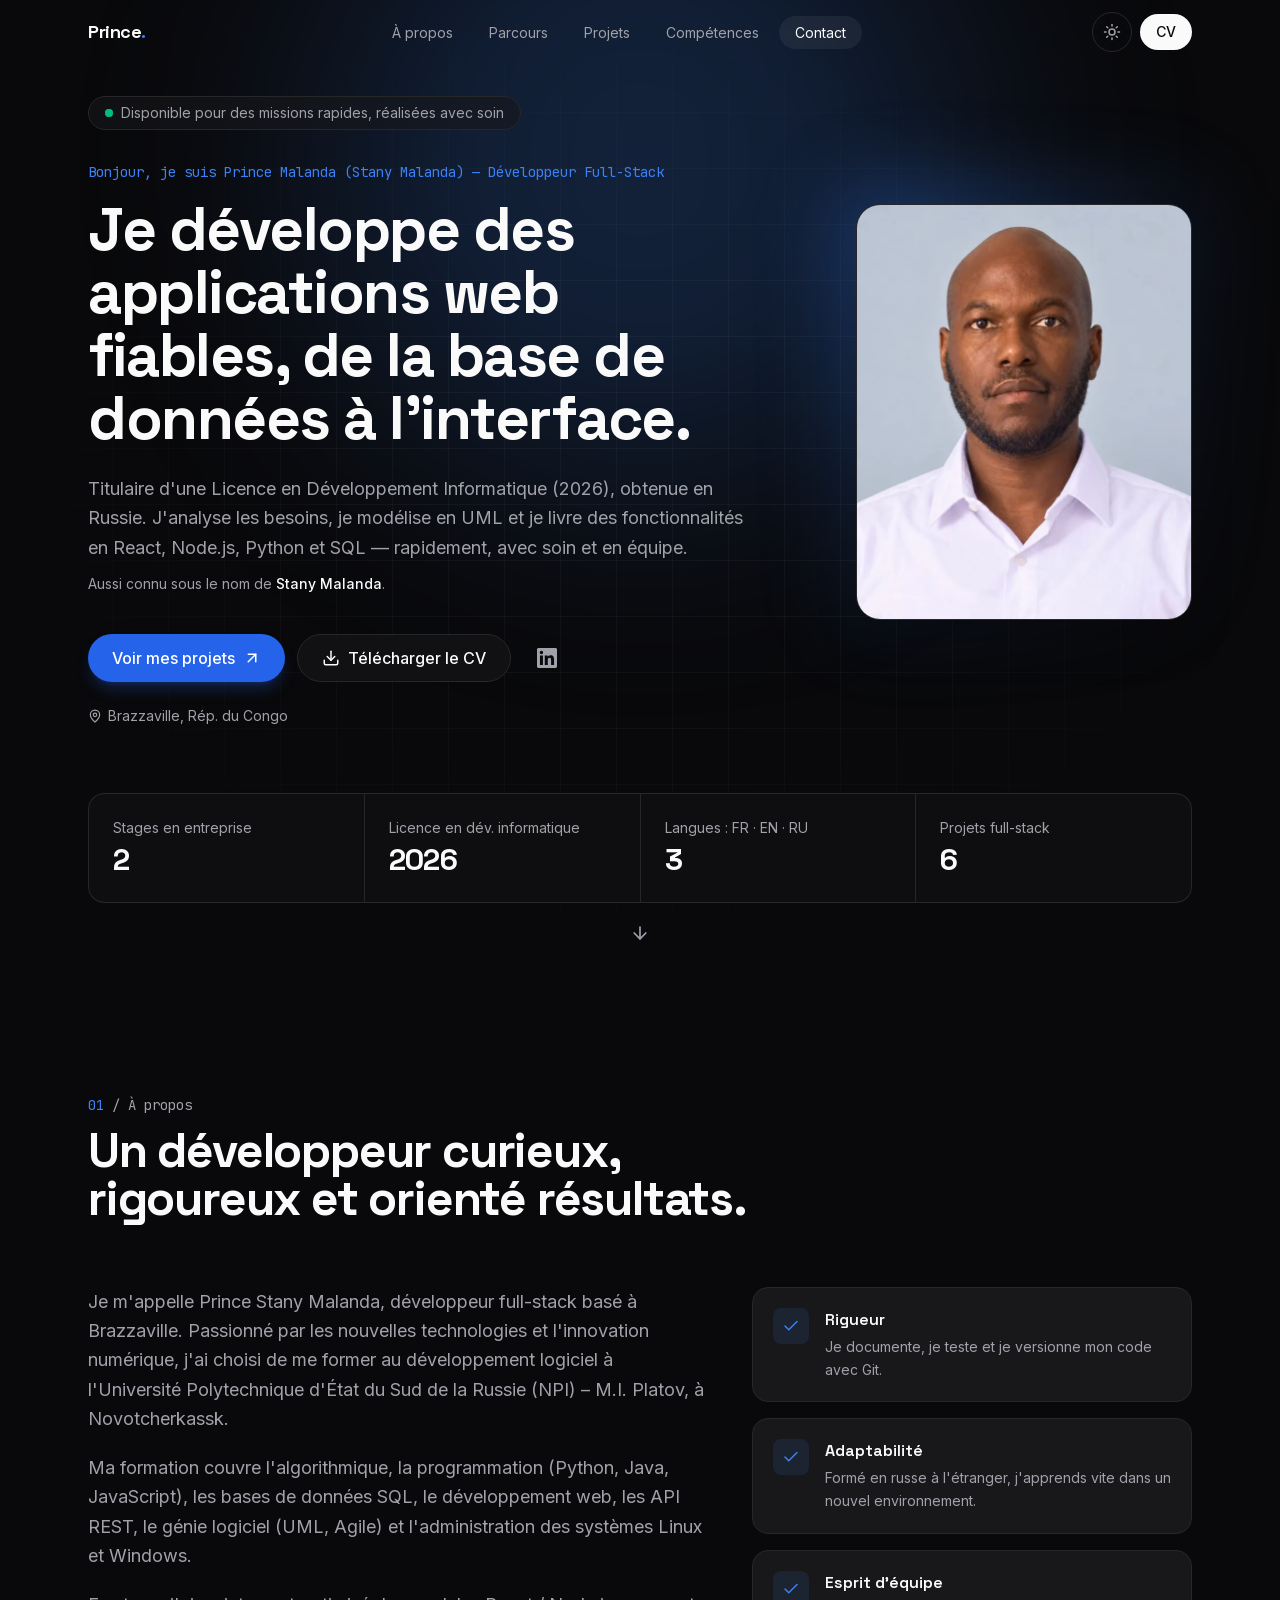
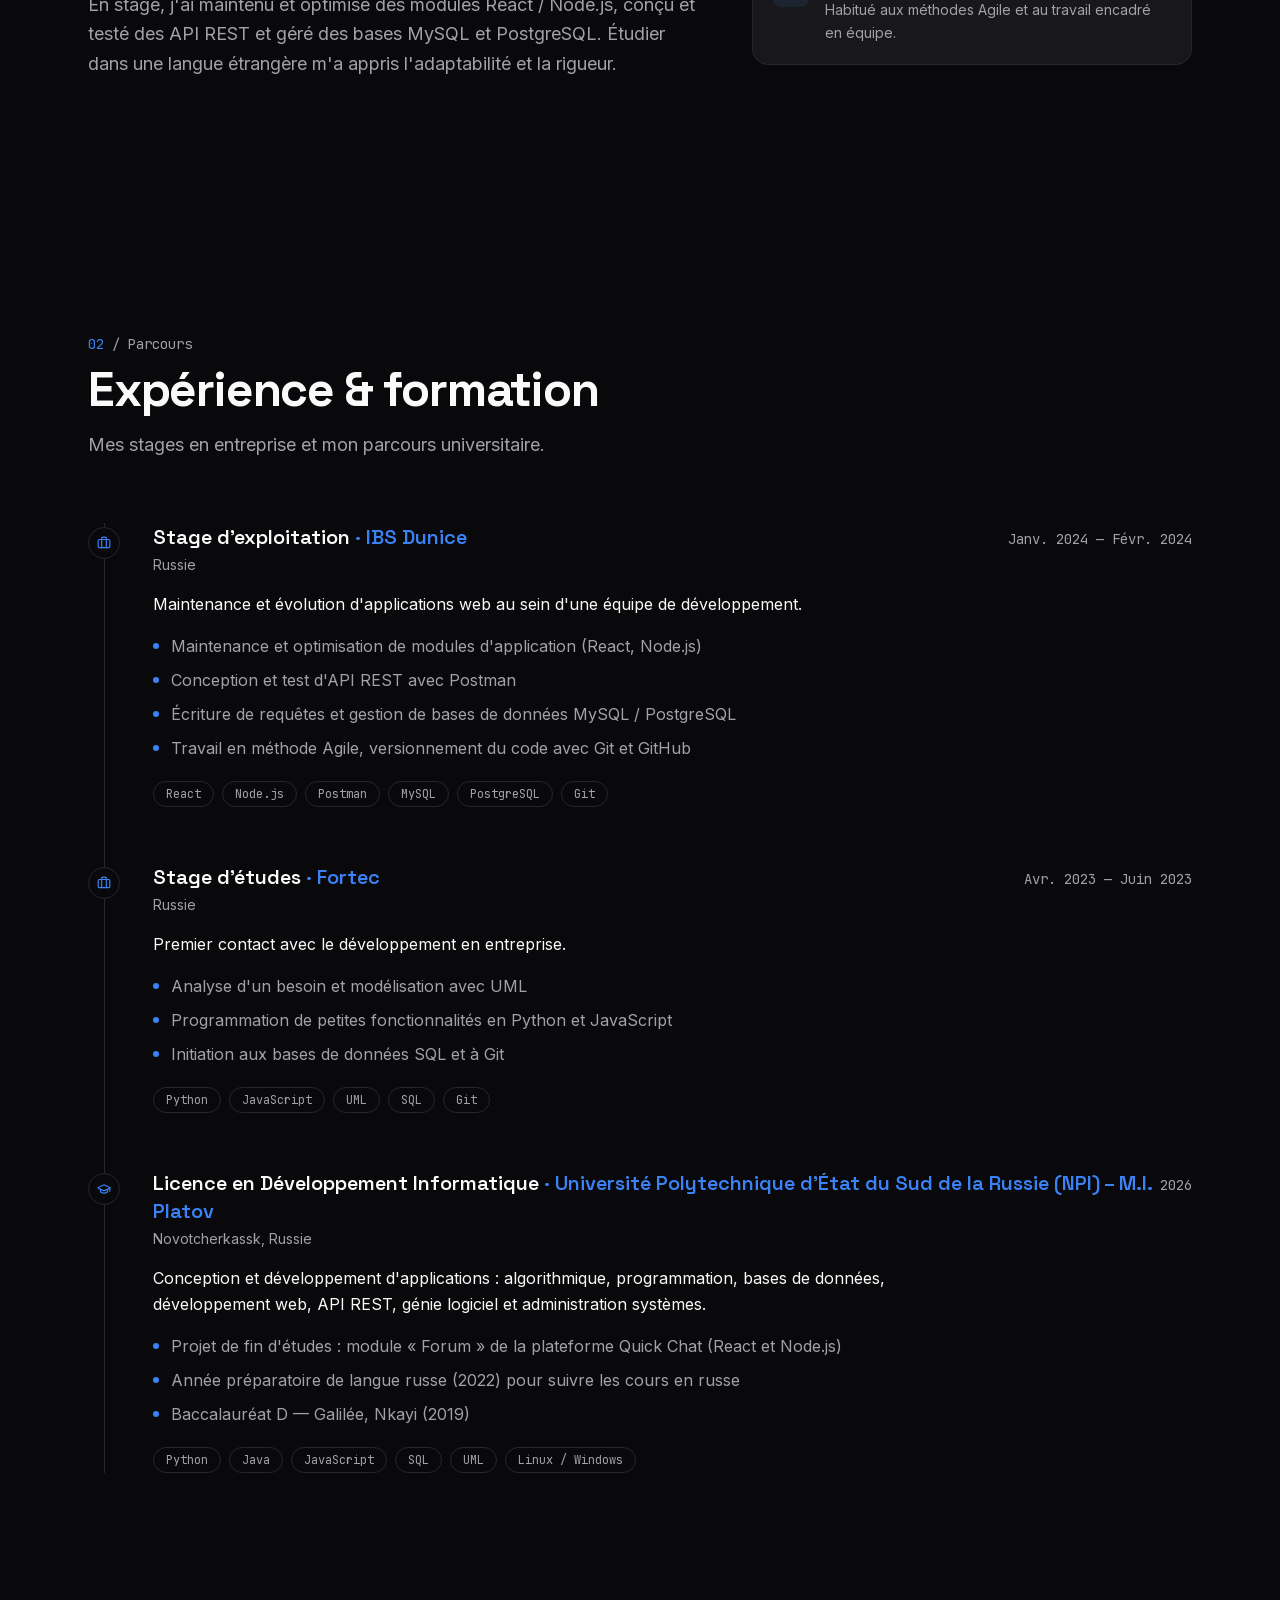
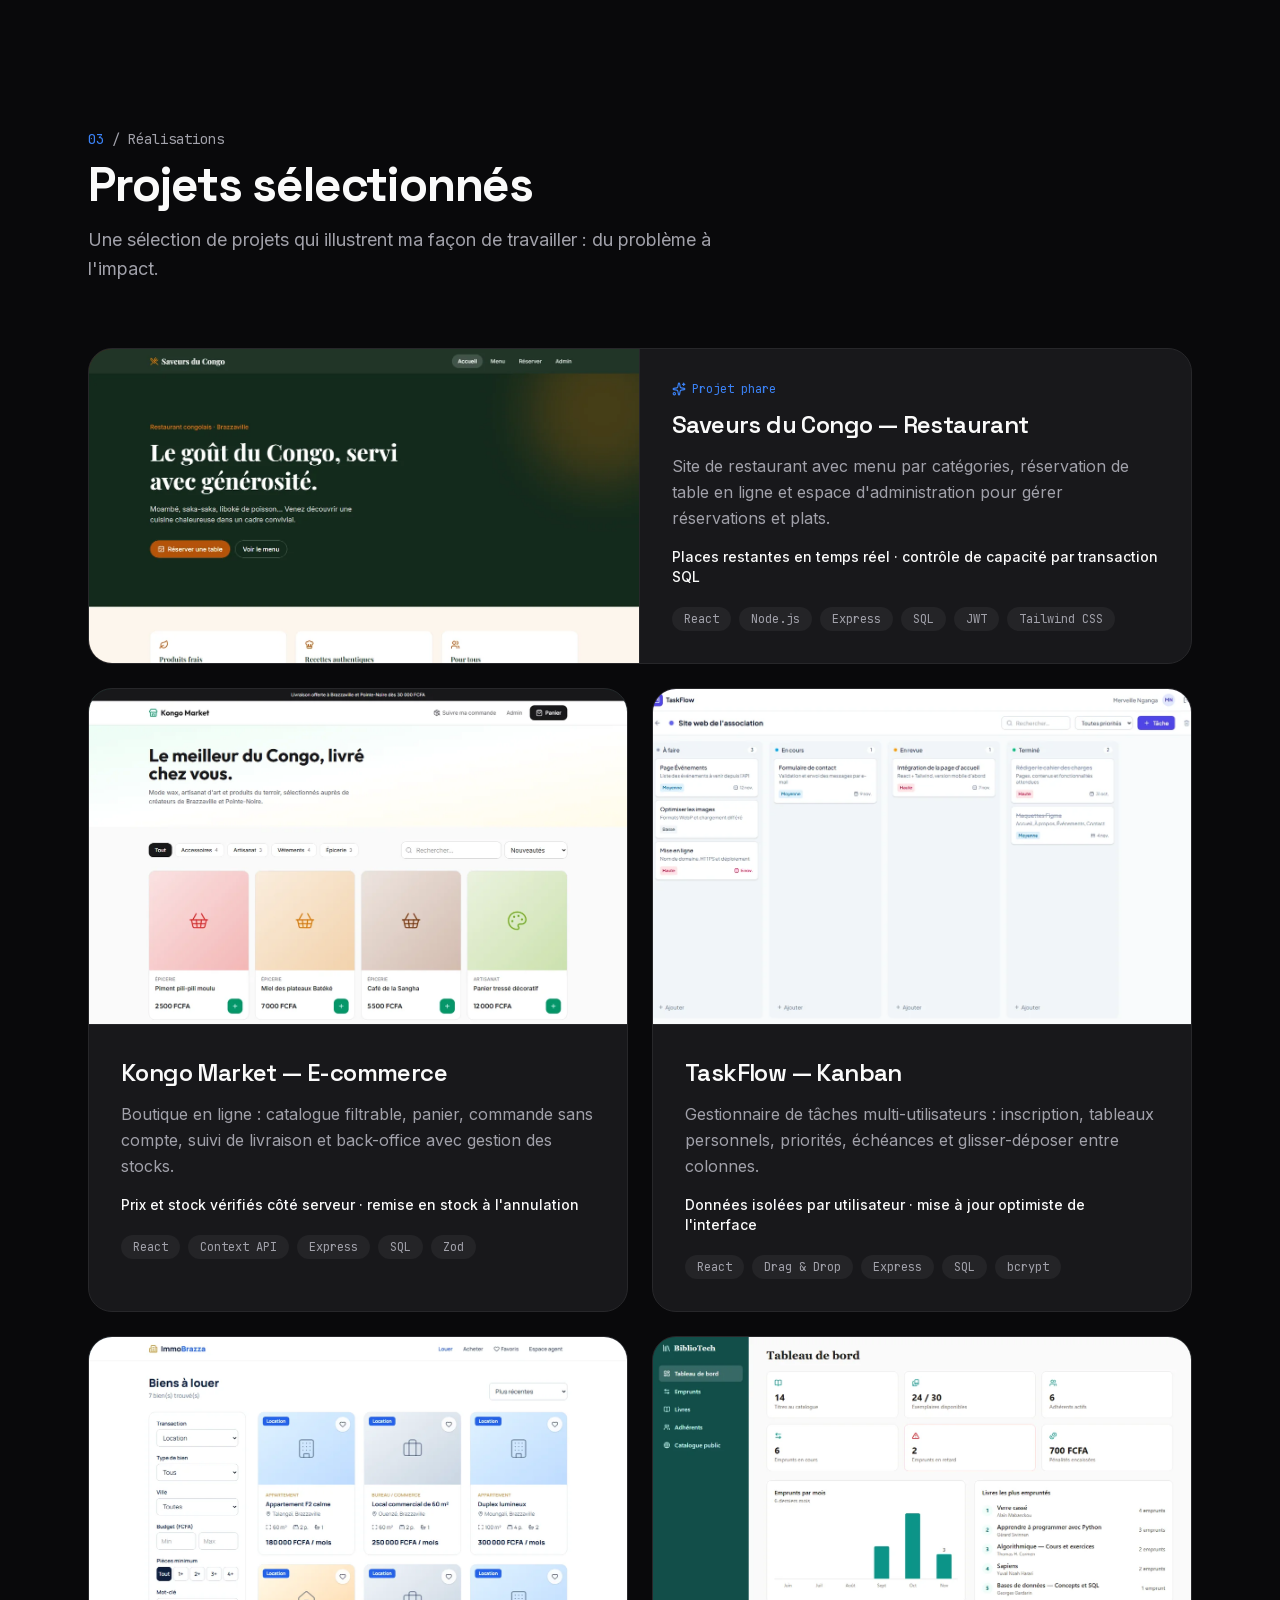
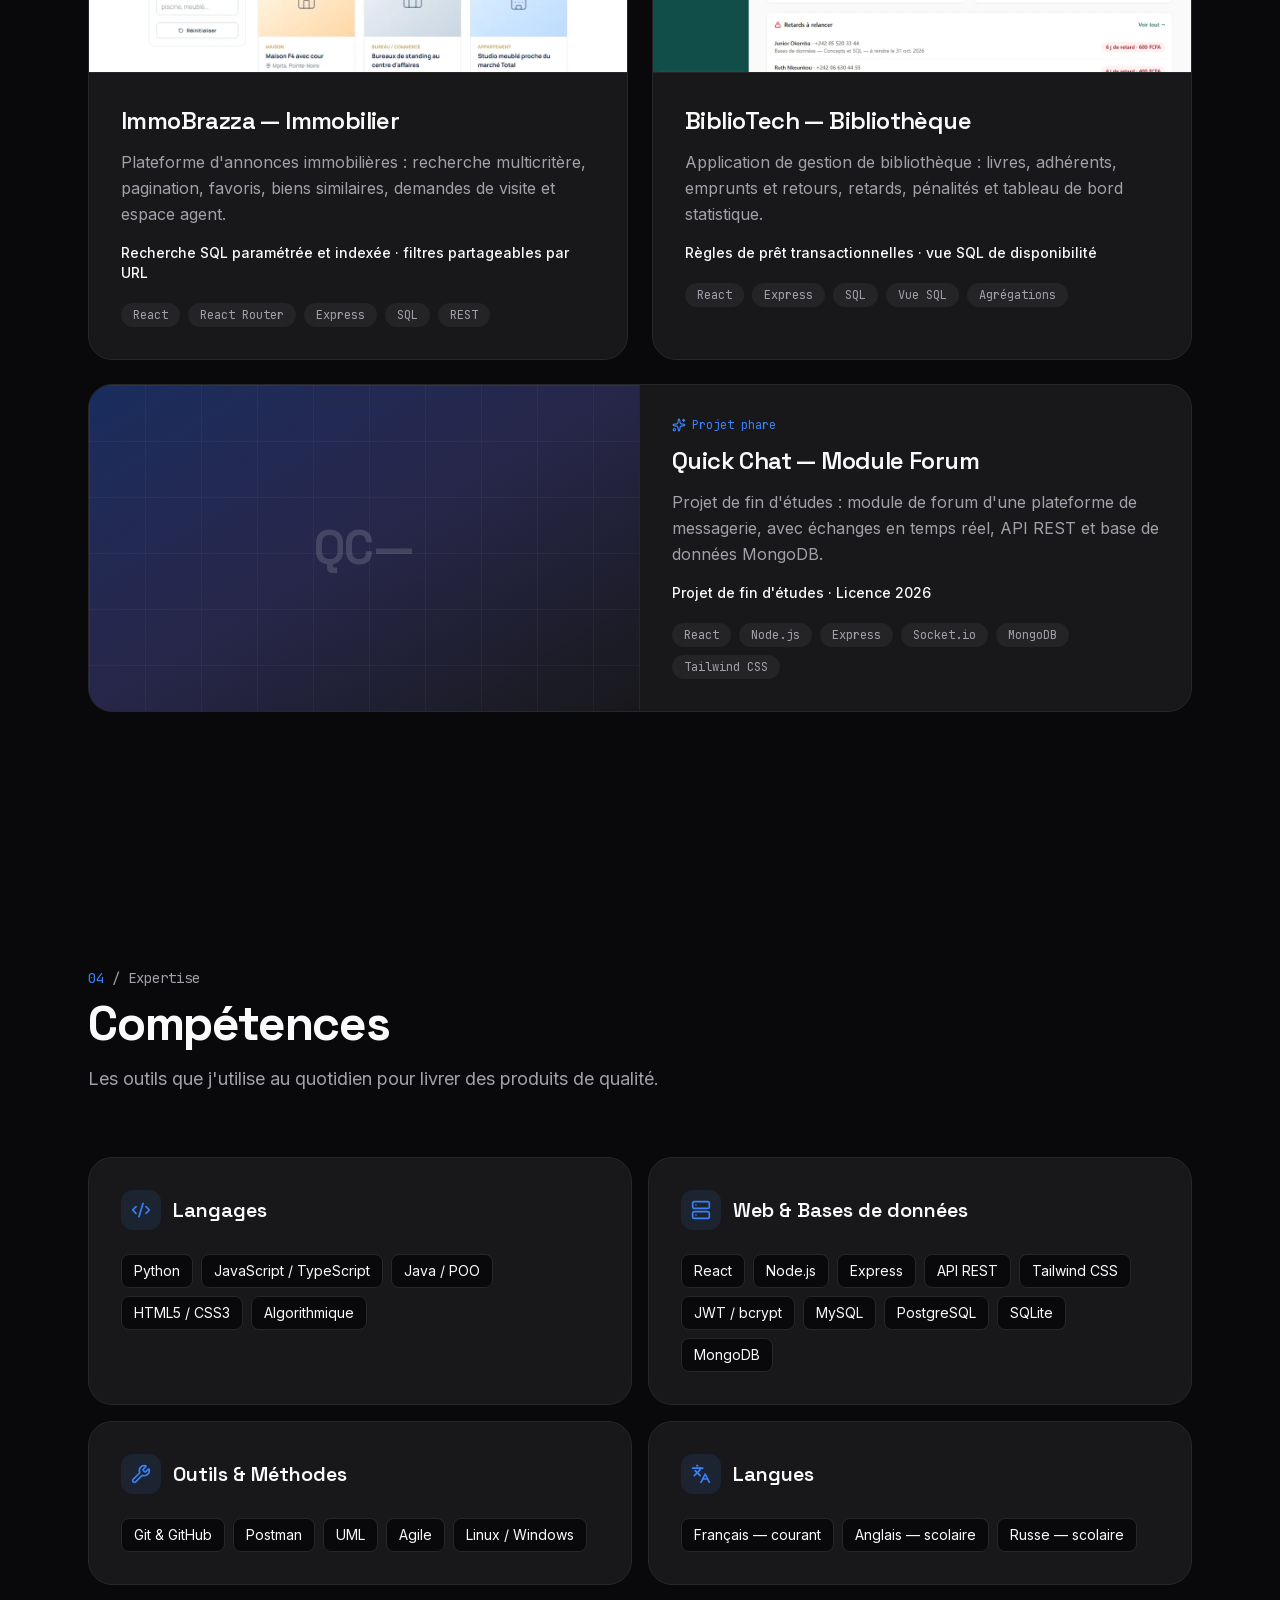
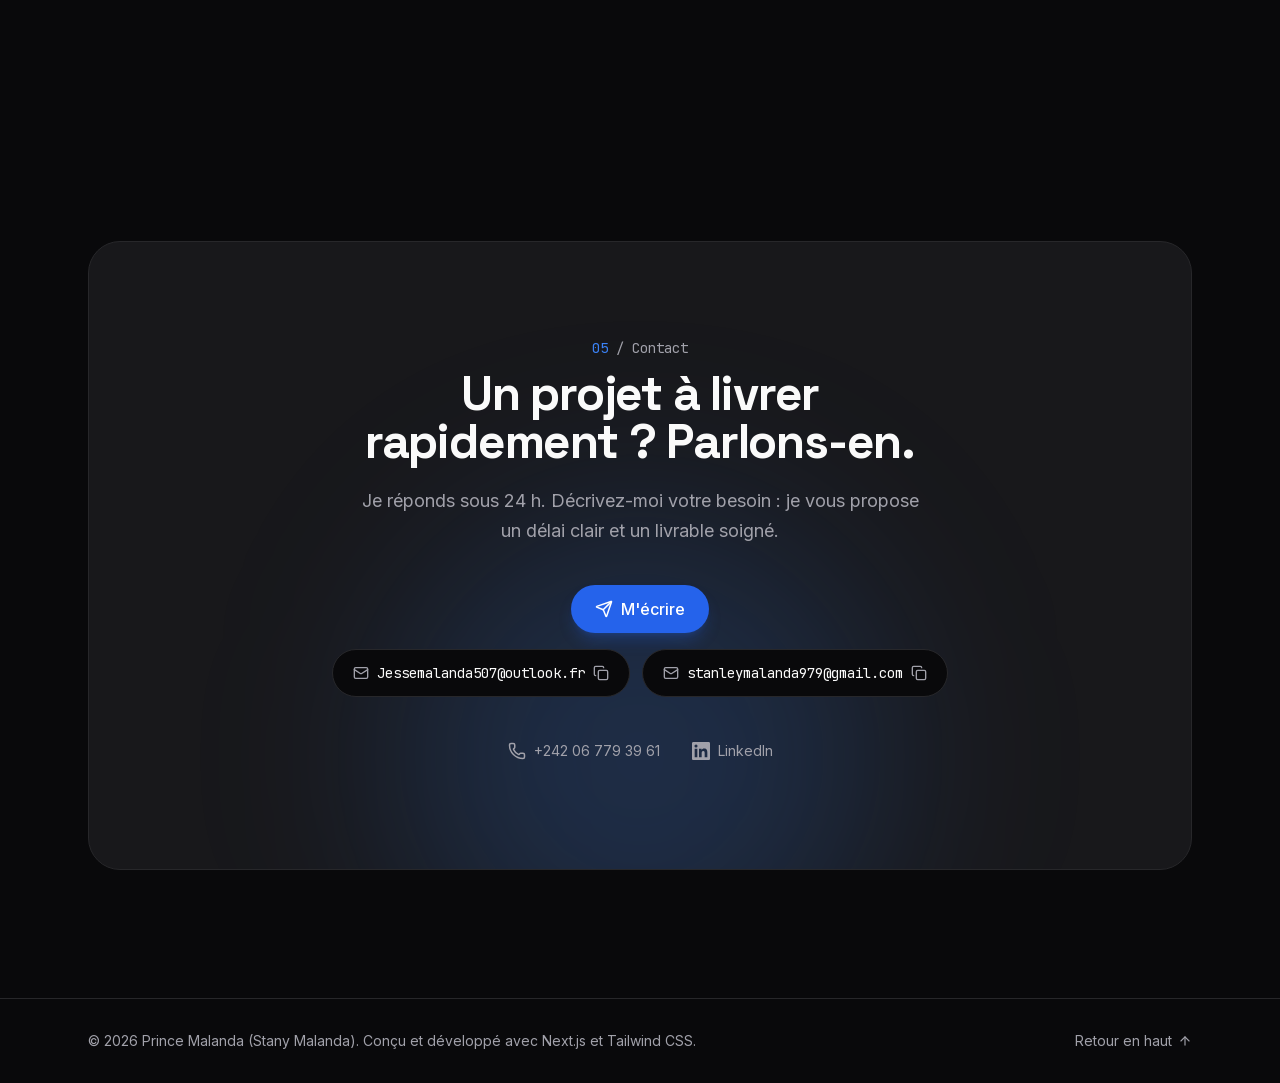
==== commit 91f54ce9: "Mise à jour du site" ====
--- a/index.html
+++ b/index.html
@@ -1 +1 @@
-<!DOCTYPE html><html lang="fr" data-scroll-behavior="smooth" class="LINzvG_variable qeW00a_variable VxV-Ta_variable antialiased"><head><meta charSet="utf-8"/><meta name="viewport" content="width=device-width, initial-scale=1"/><link rel="preload" href="/_next/static/media/07c7676b89ed2778-s.p.2bn3s6zvc0dyp.woff2" as="font" crossorigin="" type="font/woff2"/><link rel="preload" href="/_next/static/media/237858b39a32779d-s.p.2cyn07wtgehh0.woff2" as="font" crossorigin="" type="font/woff2"/><link rel="preload" href="/_next/static/media/53897e768d329f66-s.p.3t6q91iet4nsy.woff2" as="font" crossorigin="" type="font/woff2"/><link rel="preload" as="image" href="/profile.webp"/><link rel="stylesheet" href="/_next/static/chunks/3hjamot1skown.css" data-precedence="next"/><link rel="preload" as="script" fetchPriority="low" href="/_next/static/chunks/1pcw6gskne7pf.js"/><script src="/_next/static/chunks/0li7vzj18bfpo.js" async=""></script><script src="/_next/static/chunks/3jn_x8ihwq16e.js" async=""></script><script src="/_next/static/chunks/06aq38lyarlhm.js" async=""></script><script src="/_next/static/chunks/turbopack-2u1d16houkiyo.js" async=""></script><script src="/_next/static/chunks/07nuxxeso90d5.js" async=""></script><script src="/_next/static/chunks/1hj_wpch3usw_.js" async=""></script><script src="/_next/static/chunks/0sh6iocx-dgm_.js" async=""></script><script src="/_next/static/chunks/076-qcrkwez3c.js" async=""></script><meta name="next-size-adjust" content=""/><meta name="theme-color" content="#fafafa" media="(prefers-color-scheme: light)"/><meta name="theme-color" content="#09090b" media="(prefers-color-scheme: dark)"/><title>Prince Malanda (Stany Malanda) — Développeur Full-Stack</title><meta name="description" content="Prince Malanda (Stany Malanda), développeur full-stack à Brazzaville. Découvrez mon parcours et mes projets web en React, Node.js, Python et SQL."/><meta name="application-name" content="Prince Malanda (Stany Malanda)"/><link rel="author" href="https://stanley-malanda.pages.dev"/><meta name="author" content="Prince Malanda"/><link rel="manifest" href="/manifest.webmanifest"/><meta name="keywords" content="Prince Malanda,Stany Malanda,Stanley Malanda,Prince Stany Malanda,Malanda Stanley,Stanley Malanda développeur,Prince Malanda développeur,Stany Malanda développeur,développeur full-stack Brazzaville,développeur web Congo,portfolio,React,Node.js,SQL"/><meta name="creator" content="Prince Malanda"/><meta name="robots" content="index, follow"/><link rel="canonical" href="https://stanley-malanda.pages.dev"/><meta name="google-site-verification" content="lB06hrxpXxRknz7FaLmUDgdg6g_PrBj5dk6WborrfS0"/><meta property="og:title" content="Prince Malanda (Stany Malanda) — Développeur Full-Stack"/><meta property="og:description" content="Je développe des applications web fiables, de la base de données à l&#x27;interface."/><meta property="og:url" content="https://stanley-malanda.pages.dev"/><meta property="og:site_name" content="Prince Malanda (Stany Malanda)"/><meta property="og:locale" content="fr_FR"/><meta property="og:image" content="https://stanley-malanda.pages.dev/og-image.png"/><meta property="og:image:width" content="1200"/><meta property="og:image:height" content="630"/><meta property="og:image:alt" content="Prince Malanda (Stany Malanda) — Développeur Full-Stack"/><meta property="og:type" content="website"/><meta name="twitter:card" content="summary_large_image"/><meta name="twitter:title" content="Prince Malanda (Stany Malanda) — Développeur Full-Stack"/><meta name="twitter:description" content="Je développe des applications web fiables, de la base de données à l&#x27;interface."/><meta name="twitter:image" content="https://stanley-malanda.pages.dev/og-image.png"/><link rel="icon" href="/favicon.ico?favicon.117ezoe8m31dk.ico" sizes="48x48" type="image/x-icon"/><link rel="icon" href="/icon-192.png" sizes="192x192" type="image/png"/><link rel="icon" href="/icon-512.png" sizes="512x512" type="image/png"/><link rel="apple-touch-icon" href="/apple-icon.png" sizes="180x180" type="image/png"/><script src="/_next/static/chunks/0cz1d0mv5g_q7.js" noModule=""></script></head><body class="min-h-dvh font-sans"><div hidden=""><!--$--><!--/$--></div><script>((a,b,c,d,e,f,g,h)=>{let i=document.documentElement,j=["light","dark"];function k(b){var c;(Array.isArray(a)?a:[a]).forEach(a=>{let c="class"===a,d=c&&f?e.map(a=>f[a]||a):e;c?(i.classList.remove(...d),i.classList.add(f&&f[b]?f[b]:b)):i.setAttribute(a,b)}),c=b,h&&j.includes(c)&&(i.style.colorScheme=c)}if(d)k(d);else try{let a=localStorage.getItem(b)||c,d=g&&"system"===a?window.matchMedia("(prefers-color-scheme: dark)").matches?"dark":"light":a;k(d)}catch(a){}})("class","theme","dark",null,["light","dark"],null,true,true)</script><script type="application/ld+json">{"@context":"https://schema.org","@graph":[{"@type":"WebSite","@id":"https://stanley-malanda.pages.dev/#website","url":"https://stanley-malanda.pages.dev","name":"Prince Malanda (Stany Malanda)","alternateName":["Stany Malanda","Stanley Malanda","Prince Stany Malanda","Malanda Stanley"],"description":"Je développe des applications web fiables, de la base de données à l'interface.","inLanguage":"fr-FR","publisher":{"@id":"https://stanley-malanda.pages.dev/#person"}},{"@type":"Person","@id":"https://stanley-malanda.pages.dev/#person","name":"Prince Stany Malanda","givenName":"Prince","familyName":"Malanda","additionalName":"Stany","alternateName":["Prince Malanda","Stany Malanda","Stanley Malanda","Malanda Stanley"],"description":"Développeur formé en Russie (Licence en Développement Informatique, 2026). J'analyse les besoins, je modélise en UML et je réalise des fonctionnalités en React, Node.js, Python et SQL, en équipe et en méthode Agile.","jobTitle":"Développeur Full-Stack","email":"mailto:Jessemalanda507@outlook.fr","telephone":"+242 06 779 39 61","image":"https://stanley-malanda.pages.dev/profile.webp","url":"https://stanley-malanda.pages.dev","mainEntityOfPage":{"@id":"https://stanley-malanda.pages.dev/#profile-page"},"address":{"@type":"PostalAddress","addressLocality":"Brazzaville","addressCountry":"CG"},"alumniOf":{"@type":"CollegeOrUniversity","name":"Université polytechnique d'État du Sud de la Russie (NPI) – M.I. Platov"},"knowsLanguage":["fr","en","ru"],"knowsAbout":["React","Node.js","Python","SQL","Next.js","Tailwind CSS","UML","Agile"],"hasOccupation":{"@type":"Occupation","name":"Développeur Full-Stack"},"sameAs":["https://www.linkedin.com/in/prince-stany"]},{"@type":"ProfilePage","@id":"https://stanley-malanda.pages.dev/#profile-page","url":"https://stanley-malanda.pages.dev","name":"Prince Malanda (Stany Malanda) — Développeur Full-Stack","description":"Je développe des applications web fiables, de la base de données à l'interface.","inLanguage":"fr-FR","isPartOf":{"@id":"https://stanley-malanda.pages.dev/#website"},"about":{"@id":"https://stanley-malanda.pages.dev/#person"},"mainEntity":{"@id":"https://stanley-malanda.pages.dev/#person"}}]}</script><header class="fixed inset-x-0 top-0 z-50 transition-all duration-300 border-b border-transparent"><nav class="mx-auto flex h-16 max-w-6xl items-center justify-between px-6" aria-label="Navigation principale"><a href="#top" class="font-display text-lg font-bold tracking-tight">Prince<span class="text-accent">.</span></a><ul class="hidden items-center gap-1 md:flex"><li><a href="#a-propos" class="relative rounded-full px-4 py-2 text-sm transition-colors duration-200 text-muted hover:text-foreground">À propos</a></li><li><a href="#experience" class="relative rounded-full px-4 py-2 text-sm transition-colors duration-200 text-muted hover:text-foreground">Parcours</a></li><li><a href="#projets" class="relative rounded-full px-4 py-2 text-sm transition-colors duration-200 text-muted hover:text-foreground">Projets</a></li><li><a href="#competences" class="relative rounded-full px-4 py-2 text-sm transition-colors duration-200 text-muted hover:text-foreground">Compétences</a></li><li><a href="#contact" class="relative rounded-full px-4 py-2 text-sm transition-colors duration-200 text-muted hover:text-foreground">Contact</a></li></ul><div class="flex items-center gap-2"><button type="button" aria-label="Changer de thème" class="relative grid size-10 cursor-pointer place-items-center rounded-full border border-border text-muted transition-colors duration-200 hover:border-foreground/30 hover:text-foreground"><svg xmlns="http://www.w3.org/2000/svg" width="18" height="18" viewBox="0 0 24 24" fill="none" stroke="currentColor" stroke-width="2" stroke-linecap="round" stroke-linejoin="round" class="lucide lucide-sun hidden dark:block" aria-hidden="true"><circle cx="12" cy="12" r="4"></circle><path d="M12 2v2"></path><path d="M12 20v2"></path><path d="m4.93 4.93 1.41 1.41"></path><path d="m17.66 17.66 1.41 1.41"></path><path d="M2 12h2"></path><path d="M20 12h2"></path><path d="m6.34 17.66-1.41 1.41"></path><path d="m19.07 4.93-1.41 1.41"></path></svg><svg xmlns="http://www.w3.org/2000/svg" width="18" height="18" viewBox="0 0 24 24" fill="none" stroke="currentColor" stroke-width="2" stroke-linecap="round" stroke-linejoin="round" class="lucide lucide-moon block dark:hidden" aria-hidden="true"><path d="M20.985 12.486a9 9 0 1 1-9.473-9.472c.405-.022.617.46.402.803a6 6 0 0 0 8.268 8.268c.344-.215.825-.004.803.401"></path></svg></button><a href="/cv.pdf" class="hidden rounded-full bg-foreground px-4 py-2 text-sm font-medium text-background transition-opacity duration-200 hover:opacity-85 sm:inline-flex">CV</a><button type="button" aria-label="Ouvrir le menu" aria-expanded="false" class="grid size-10 cursor-pointer place-items-center rounded-full border border-border md:hidden"><svg xmlns="http://www.w3.org/2000/svg" width="18" height="18" viewBox="0 0 24 24" fill="none" stroke="currentColor" stroke-width="2" stroke-linecap="round" stroke-linejoin="round" class="lucide lucide-menu" aria-hidden="true"><path d="M4 5h16"></path><path d="M4 12h16"></path><path d="M4 19h16"></path></svg></button></div></nav></header><main><section id="top" class="relative flex min-h-dvh items-center overflow-hidden pt-24 pb-16"><div class="bg-grid pointer-events-none absolute inset-0 [mask-image:radial-gradient(ellipse_at_center,black_30%,transparent_75%)]"></div><div class="pointer-events-none absolute -top-40 left-1/2 size-[640px] -translate-x-1/2 rounded-full bg-accent/20 blur-[120px]"></div><div class="relative mx-auto w-full max-w-6xl px-6"><div class="flex flex-col-reverse gap-10 lg:flex-row lg:items-center lg:justify-between lg:gap-16"><div class="min-w-0 flex-1"><div class="mb-8 inline-flex items-center gap-2 rounded-full border border-border bg-card/60 px-4 py-1.5 text-sm text-muted backdrop-blur"><span class="relative flex size-2"><span class="absolute inline-flex size-full animate-ping rounded-full bg-emerald-500 opacity-60"></span><span class="relative inline-flex size-2 rounded-full bg-emerald-500"></span></span>Disponible pour un stage ou un premier emploi</div><h1 class="mb-4 font-mono text-sm text-accent">Bonjour, je suis <!-- -->Prince Malanda<!-- --> (<!-- -->Stany Malanda<!-- -->) — <!-- -->Développeur Full-Stack</h1><p class="max-w-4xl font-display text-4xl leading-[1.05] font-bold tracking-tight text-balance sm:text-6xl">Je développe des applications web fiables, de la base de données à l&#x27;interface.</p><p class="mt-6 max-w-2xl text-lg leading-relaxed text-muted">Développeur formé en Russie (Licence en Développement Informatique, 2026). J&#x27;analyse les besoins, je modélise en UML et je réalise des fonctionnalités en React, Node.js, Python et SQL, en équipe et en méthode Agile.</p><p class="mt-3 text-sm text-muted">Aussi connu sous le nom de<!-- --> <span class="font-medium text-foreground">Stany Malanda</span>.</p><div class="mt-10 flex flex-wrap items-center gap-3"><a href="#projets" class="group inline-flex h-12 items-center gap-2 rounded-full bg-accent-solid px-6 font-medium text-accent-solid-foreground shadow-lg shadow-accent-solid/25 transition-all duration-200 hover:-translate-y-0.5 hover:shadow-accent-solid/40">Voir mes projets<svg xmlns="http://www.w3.org/2000/svg" width="18" height="18" viewBox="0 0 24 24" fill="none" stroke="currentColor" stroke-width="2" stroke-linecap="round" stroke-linejoin="round" class="lucide lucide-arrow-up-right transition-transform duration-200 group-hover:translate-x-0.5 group-hover:-translate-y-0.5" aria-hidden="true"><path d="M7 7h10v10"></path><path d="M7 17 17 7"></path></svg></a><a href="/cv.pdf" download="" class="inline-flex h-12 items-center gap-2 rounded-full border border-border bg-card/60 px-6 font-medium backdrop-blur transition-colors duration-200 hover:border-foreground/30"><svg xmlns="http://www.w3.org/2000/svg" width="18" height="18" viewBox="0 0 24 24" fill="none" stroke="currentColor" stroke-width="2" stroke-linecap="round" stroke-linejoin="round" class="lucide lucide-download" aria-hidden="true"><path d="M12 15V3"></path><path d="M21 15v4a2 2 0 0 1-2 2H5a2 2 0 0 1-2-2v-4"></path><path d="m7 10 5 5 5-5"></path></svg>Télécharger le CV</a><a href="https://www.linkedin.com/in/prince-stany" target="_blank" rel="me noreferrer" aria-label="LinkedIn" class="grid size-12 place-items-center rounded-full text-muted transition-colors duration-200 hover:text-foreground"><svg width="20" height="20" viewBox="0 0 24 24" fill="currentColor" aria-hidden="true"><path d="M20.45 20.45h-3.56v-5.57c0-1.33-.02-3.04-1.85-3.04-1.86 0-2.14 1.45-2.14 2.94v5.67H9.35V9h3.41v1.56h.05c.48-.9 1.64-1.85 3.37-1.85 3.6 0 4.27 2.37 4.27 5.46v6.28ZM5.34 7.43a2.06 2.06 0 1 1 0-4.13 2.06 2.06 0 0 1 0 4.13ZM7.12 20.45H3.56V9h3.56v11.45ZM22.22 0H1.77C.79 0 0 .77 0 1.73v20.54C0 23.23.79 24 1.77 24h20.45c.98 0 1.78-.77 1.78-1.73V1.73C24 .77 23.2 0 22.22 0Z"></path></svg></a></div><p class="mt-6 inline-flex items-center gap-1.5 text-sm text-muted"><svg xmlns="http://www.w3.org/2000/svg" width="14" height="14" viewBox="0 0 24 24" fill="none" stroke="currentColor" stroke-width="2" stroke-linecap="round" stroke-linejoin="round" class="lucide lucide-map-pin" aria-hidden="true"><path d="M20 10c0 4.993-5.539 10.193-7.399 11.799a1 1 0 0 1-1.202 0C9.539 20.193 4 14.993 4 10a8 8 0 0 1 16 0"></path><circle cx="12" cy="10" r="3"></circle></svg> <!-- -->Brazzaville, Rép. du Congo</p></div><div class="relative shrink-0 self-start lg:self-center"><div class="absolute -inset-4 rounded-[2rem] bg-gradient-to-br from-accent/40 via-accent/10 to-transparent blur-2xl"></div><div class="relative size-36 overflow-hidden rounded-3xl border border-border bg-card shadow-2xl sm:size-44 lg:h-[26rem] lg:w-[21rem]"><img alt="Photo de Prince Malanda" decoding="async" data-nimg="fill" class="object-cover object-top" style="position:absolute;height:100%;width:100%;left:0;top:0;right:0;bottom:0;color:transparent" src="/profile.webp"/></div></div></div><dl class="mt-16 grid grid-cols-2 gap-px overflow-hidden rounded-2xl border border-border bg-border md:grid-cols-4"><div class="bg-background/80 p-6 backdrop-blur"><dt class="text-sm text-muted">Stages en entreprise</dt><dd class="mt-1 font-display text-3xl font-bold tracking-tight">2</dd></div><div class="bg-background/80 p-6 backdrop-blur"><dt class="text-sm text-muted">Licence en dév. informatique</dt><dd class="mt-1 font-display text-3xl font-bold tracking-tight">2026</dd></div><div class="bg-background/80 p-6 backdrop-blur"><dt class="text-sm text-muted">Langues : FR · EN · RU</dt><dd class="mt-1 font-display text-3xl font-bold tracking-tight">3</dd></div><div class="bg-background/80 p-6 backdrop-blur"><dt class="text-sm text-muted">Projets full-stack</dt><dd class="mt-1 font-display text-3xl font-bold tracking-tight">6</dd></div></dl></div><a href="#a-propos" aria-label="Défiler vers la section À propos" class="absolute bottom-6 left-1/2 hidden -translate-x-1/2 text-muted transition-colors hover:text-foreground md:block"><span class="block animate-float"><svg xmlns="http://www.w3.org/2000/svg" width="20" height="20" viewBox="0 0 24 24" fill="none" stroke="currentColor" stroke-width="2" stroke-linecap="round" stroke-linejoin="round" class="lucide lucide-arrow-down" aria-hidden="true"><path d="M12 5v14"></path><path d="m19 12-7 7-7-7"></path></svg></span></a></section><section id="a-propos" class="mx-auto max-w-6xl px-6 py-24 md:py-32"><div class="reveal mb-12 max-w-2xl md:mb-16" style="--reveal-delay:0s;--reveal-y:24px"><p class="mb-3 font-mono text-sm text-accent">01<!-- --> <span class="text-muted">/ <!-- -->À propos</span></p><h2 class="font-display text-3xl font-bold tracking-tight text-balance md:text-5xl">Un développeur curieux, rigoureux et prêt à apprendre.</h2></div><div class="grid gap-12 md:grid-cols-[1.4fr_1fr]"><div class="space-y-5 text-lg leading-relaxed text-muted"><div class="reveal" style="--reveal-delay:0s;--reveal-y:24px"><p>Je m&#x27;appelle Prince Stany Malanda, développeur full-stack basé à Brazzaville. Passionné par les nouvelles technologies et l&#x27;innovation numérique, j&#x27;ai choisi de me former au développement logiciel à l&#x27;Université Polytechnique d&#x27;État du Sud de la Russie (NPI) – M.I. Platov, à Novotcherkassk.</p></div><div class="reveal" style="--reveal-delay:0.08s;--reveal-y:24px"><p>Ma formation couvre l&#x27;algorithmique, la programmation (Python, Java, JavaScript), les bases de données SQL, le développement web, les API REST, le génie logiciel (UML, Agile) et l&#x27;administration des systèmes Linux et Windows.</p></div><div class="reveal" style="--reveal-delay:0.16s;--reveal-y:24px"><p>En stage, j&#x27;ai maintenu et optimisé des modules React / Node.js, conçu et testé des API REST et géré des bases MySQL et PostgreSQL. Étudier dans une langue étrangère m&#x27;a appris l&#x27;adaptabilité et la rigueur.</p></div></div><ul class="space-y-4"><li class="rounded-2xl border border-border bg-card p-5"><div class="reveal flex gap-4" style="--reveal-delay:0s;--reveal-y:24px"><span class="grid size-9 shrink-0 place-items-center rounded-lg bg-accent/10 text-accent"><svg xmlns="http://www.w3.org/2000/svg" width="18" height="18" viewBox="0 0 24 24" fill="none" stroke="currentColor" stroke-width="2" stroke-linecap="round" stroke-linejoin="round" class="lucide lucide-check" aria-hidden="true"><path d="M20 6 9 17l-5-5"></path></svg></span><div><h3 class="font-display font-semibold">Rigueur</h3><p class="mt-1 text-sm leading-relaxed text-muted">Je documente, je teste et je versionne mon code avec Git.</p></div></div></li><li class="rounded-2xl border border-border bg-card p-5"><div class="reveal flex gap-4" style="--reveal-delay:0.1s;--reveal-y:24px"><span class="grid size-9 shrink-0 place-items-center rounded-lg bg-accent/10 text-accent"><svg xmlns="http://www.w3.org/2000/svg" width="18" height="18" viewBox="0 0 24 24" fill="none" stroke="currentColor" stroke-width="2" stroke-linecap="round" stroke-linejoin="round" class="lucide lucide-check" aria-hidden="true"><path d="M20 6 9 17l-5-5"></path></svg></span><div><h3 class="font-display font-semibold">Adaptabilité</h3><p class="mt-1 text-sm leading-relaxed text-muted">Formé en russe à l&#x27;étranger, j&#x27;apprends vite dans un nouvel environnement.</p></div></div></li><li class="rounded-2xl border border-border bg-card p-5"><div class="reveal flex gap-4" style="--reveal-delay:0.2s;--reveal-y:24px"><span class="grid size-9 shrink-0 place-items-center rounded-lg bg-accent/10 text-accent"><svg xmlns="http://www.w3.org/2000/svg" width="18" height="18" viewBox="0 0 24 24" fill="none" stroke="currentColor" stroke-width="2" stroke-linecap="round" stroke-linejoin="round" class="lucide lucide-check" aria-hidden="true"><path d="M20 6 9 17l-5-5"></path></svg></span><div><h3 class="font-display font-semibold">Esprit d&#x27;équipe</h3><p class="mt-1 text-sm leading-relaxed text-muted">Habitué aux méthodes Agile et au travail encadré en équipe.</p></div></div></li></ul></div></section><section id="experience" class="mx-auto max-w-6xl px-6 py-24 md:py-32"><div class="reveal mb-12 max-w-2xl md:mb-16" style="--reveal-delay:0s;--reveal-y:24px"><p class="mb-3 font-mono text-sm text-accent">02<!-- --> <span class="text-muted">/ <!-- -->Parcours</span></p><h2 class="font-display text-3xl font-bold tracking-tight text-balance md:text-5xl">Expérience &amp; formation</h2><p class="mt-4 text-lg leading-relaxed text-muted">Mes stages en entreprise et mon parcours universitaire.</p></div><ol class="relative border-l border-border md:ml-4"><li class="relative pb-14 pl-8 last:pb-0 md:pl-12"><span class="absolute top-1 -left-[17px] grid size-8 place-items-center rounded-full border border-border bg-background text-accent"><svg xmlns="http://www.w3.org/2000/svg" width="14" height="14" viewBox="0 0 24 24" fill="none" stroke="currentColor" stroke-width="2" stroke-linecap="round" stroke-linejoin="round" class="lucide lucide-briefcase" aria-hidden="true"><path d="M16 20V4a2 2 0 0 0-2-2h-4a2 2 0 0 0-2 2v16"></path><rect width="20" height="14" x="2" y="6" rx="2"></rect></svg></span><div class="reveal" style="--reveal-delay:0s;--reveal-y:24px"><div class="flex flex-col gap-1 md:flex-row md:items-baseline md:justify-between"><h3 class="font-display text-xl font-semibold">Stage d&#x27;exploitation<!-- --> <span class="text-accent">· <!-- -->IBS Dunice</span></h3><p class="font-mono text-sm text-muted">Janv. 2024 — Févr. 2024</p></div><p class="mt-1 text-sm text-muted">Russie</p><p class="mt-4 max-w-3xl leading-relaxed">Maintenance et évolution d&#x27;applications web au sein d&#x27;une équipe de développement.</p><ul class="mt-4 max-w-3xl space-y-2"><li class="flex gap-3 leading-relaxed text-muted"><span class="mt-2.5 size-1.5 shrink-0 rounded-full bg-accent"></span>Maintenance et optimisation de modules d&#x27;application (React, Node.js)</li><li class="flex gap-3 leading-relaxed text-muted"><span class="mt-2.5 size-1.5 shrink-0 rounded-full bg-accent"></span>Conception et test d&#x27;API REST avec Postman</li><li class="flex gap-3 leading-relaxed text-muted"><span class="mt-2.5 size-1.5 shrink-0 rounded-full bg-accent"></span>Écriture de requêtes et gestion de bases de données MySQL / PostgreSQL</li><li class="flex gap-3 leading-relaxed text-muted"><span class="mt-2.5 size-1.5 shrink-0 rounded-full bg-accent"></span>Travail en méthode Agile, versionnement du code avec Git et GitHub</li></ul><ul class="mt-5 flex flex-wrap gap-2" aria-label="Technologies"><li class="rounded-full border border-border px-3 py-1 font-mono text-xs text-muted">React</li><li class="rounded-full border border-border px-3 py-1 font-mono text-xs text-muted">Node.js</li><li class="rounded-full border border-border px-3 py-1 font-mono text-xs text-muted">Postman</li><li class="rounded-full border border-border px-3 py-1 font-mono text-xs text-muted">MySQL</li><li class="rounded-full border border-border px-3 py-1 font-mono text-xs text-muted">PostgreSQL</li><li class="rounded-full border border-border px-3 py-1 font-mono text-xs text-muted">Git</li></ul></div></li><li class="relative pb-14 pl-8 last:pb-0 md:pl-12"><span class="absolute top-1 -left-[17px] grid size-8 place-items-center rounded-full border border-border bg-background text-accent"><svg xmlns="http://www.w3.org/2000/svg" width="14" height="14" viewBox="0 0 24 24" fill="none" stroke="currentColor" stroke-width="2" stroke-linecap="round" stroke-linejoin="round" class="lucide lucide-briefcase" aria-hidden="true"><path d="M16 20V4a2 2 0 0 0-2-2h-4a2 2 0 0 0-2 2v16"></path><rect width="20" height="14" x="2" y="6" rx="2"></rect></svg></span><div class="reveal" style="--reveal-delay:0.05s;--reveal-y:24px"><div class="flex flex-col gap-1 md:flex-row md:items-baseline md:justify-between"><h3 class="font-display text-xl font-semibold">Stage d&#x27;études<!-- --> <span class="text-accent">· <!-- -->Fortec</span></h3><p class="font-mono text-sm text-muted">Avr. 2023 — Juin 2023</p></div><p class="mt-1 text-sm text-muted">Russie</p><p class="mt-4 max-w-3xl leading-relaxed">Premier contact avec le développement en entreprise.</p><ul class="mt-4 max-w-3xl space-y-2"><li class="flex gap-3 leading-relaxed text-muted"><span class="mt-2.5 size-1.5 shrink-0 rounded-full bg-accent"></span>Analyse d&#x27;un besoin et modélisation avec UML</li><li class="flex gap-3 leading-relaxed text-muted"><span class="mt-2.5 size-1.5 shrink-0 rounded-full bg-accent"></span>Programmation de petites fonctionnalités en Python et JavaScript</li><li class="flex gap-3 leading-relaxed text-muted"><span class="mt-2.5 size-1.5 shrink-0 rounded-full bg-accent"></span>Initiation aux bases de données SQL et à Git</li></ul><ul class="mt-5 flex flex-wrap gap-2" aria-label="Technologies"><li class="rounded-full border border-border px-3 py-1 font-mono text-xs text-muted">Python</li><li class="rounded-full border border-border px-3 py-1 font-mono text-xs text-muted">JavaScript</li><li class="rounded-full border border-border px-3 py-1 font-mono text-xs text-muted">UML</li><li class="rounded-full border border-border px-3 py-1 font-mono text-xs text-muted">SQL</li><li class="rounded-full border border-border px-3 py-1 font-mono text-xs text-muted">Git</li></ul></div></li><li class="relative pb-14 pl-8 last:pb-0 md:pl-12"><span class="absolute top-1 -left-[17px] grid size-8 place-items-center rounded-full border border-border bg-background text-accent"><svg xmlns="http://www.w3.org/2000/svg" width="14" height="14" viewBox="0 0 24 24" fill="none" stroke="currentColor" stroke-width="2" stroke-linecap="round" stroke-linejoin="round" class="lucide lucide-briefcase" aria-hidden="true"><path d="M16 20V4a2 2 0 0 0-2-2h-4a2 2 0 0 0-2 2v16"></path><rect width="20" height="14" x="2" y="6" rx="2"></rect></svg></span><div class="reveal" style="--reveal-delay:0.1s;--reveal-y:24px"><div class="flex flex-col gap-1 md:flex-row md:items-baseline md:justify-between"><h3 class="font-display text-xl font-semibold">Licence en Développement Informatique<!-- --> <span class="text-accent">· <!-- -->Université Polytechnique d&#x27;État du Sud de la Russie (NPI) – M.I. Platov</span></h3><p class="font-mono text-sm text-muted">2026</p></div><p class="mt-1 text-sm text-muted">Novotcherkassk, Russie</p><p class="mt-4 max-w-3xl leading-relaxed">Conception et développement d&#x27;applications : algorithmique, programmation, bases de données, développement web, API REST, génie logiciel et administration systèmes.</p><ul class="mt-4 max-w-3xl space-y-2"><li class="flex gap-3 leading-relaxed text-muted"><span class="mt-2.5 size-1.5 shrink-0 rounded-full bg-accent"></span>Projet de fin d&#x27;études : module « Forum » de la plateforme Quick Chat (React et Node.js)</li><li class="flex gap-3 leading-relaxed text-muted"><span class="mt-2.5 size-1.5 shrink-0 rounded-full bg-accent"></span>Année préparatoire de langue russe (2022) pour suivre les cours en russe</li><li class="flex gap-3 leading-relaxed text-muted"><span class="mt-2.5 size-1.5 shrink-0 rounded-full bg-accent"></span>Baccalauréat D — Galilée, Nkayi (2019)</li></ul><ul class="mt-5 flex flex-wrap gap-2" aria-label="Technologies"><li class="rounded-full border border-border px-3 py-1 font-mono text-xs text-muted">Python</li><li class="rounded-full border border-border px-3 py-1 font-mono text-xs text-muted">Java</li><li class="rounded-full border border-border px-3 py-1 font-mono text-xs text-muted">JavaScript</li><li class="rounded-full border border-border px-3 py-1 font-mono text-xs text-muted">SQL</li><li class="rounded-full border border-border px-3 py-1 font-mono text-xs text-muted">UML</li><li class="rounded-full border border-border px-3 py-1 font-mono text-xs text-muted">Linux / Windows</li></ul></div></li></ol></section><section id="projets" class="mx-auto max-w-6xl px-6 py-24 md:py-32"><div class="reveal mb-12 max-w-2xl md:mb-16" style="--reveal-delay:0s;--reveal-y:24px"><p class="mb-3 font-mono text-sm text-accent">03<!-- --> <span class="text-muted">/ <!-- -->Réalisations</span></p><h2 class="font-display text-3xl font-bold tracking-tight text-balance md:text-5xl">Projets sélectionnés</h2><p class="mt-4 text-lg leading-relaxed text-muted">Une sélection de projets qui illustrent ma façon de travailler : du problème à l&#x27;impact.</p></div><div class="grid gap-6 md:grid-cols-2"><article style="--reveal-delay:0s" class="reveal group relative flex flex-col overflow-hidden rounded-3xl border border-border bg-card transition-colors duration-300 hover:border-accent/40 md:col-span-2 md:flex-row"><div class="relative aspect-[16/10] overflow-hidden border-b border-border bg-gradient-to-br from-amber-500/25 via-orange-500/10 to-transparent md:aspect-auto md:w-1/2 md:border-r md:border-b-0"><img alt="Capture d&#x27;écran du projet Saveurs du Congo — Restaurant" loading="lazy" decoding="async" data-nimg="fill" class="object-cover object-top transition-transform duration-500 group-hover:scale-105" style="position:absolute;height:100%;width:100%;left:0;top:0;right:0;bottom:0;color:transparent" src="/projects/restaurant.webp"/></div><div class="flex flex-1 flex-col p-6 md:p-8 md:justify-center"><p class="mb-3 inline-flex items-center gap-1.5 font-mono text-xs text-accent"><svg xmlns="http://www.w3.org/2000/svg" width="14" height="14" viewBox="0 0 24 24" fill="none" stroke="currentColor" stroke-width="2" stroke-linecap="round" stroke-linejoin="round" class="lucide lucide-sparkles lucide-stars" aria-hidden="true"><path d="M11.017 2.814a1 1 0 0 1 1.966 0l1.051 5.558a2 2 0 0 0 1.594 1.594l5.558 1.051a1 1 0 0 1 0 1.966l-5.558 1.051a2 2 0 0 0-1.594 1.594l-1.051 5.558a1 1 0 0 1-1.966 0l-1.051-5.558a2 2 0 0 0-1.594-1.594l-5.558-1.051a1 1 0 0 1 0-1.966l5.558-1.051a2 2 0 0 0 1.594-1.594z"></path><path d="M20 2v4"></path><path d="M22 4h-4"></path><circle cx="4" cy="20" r="2"></circle></svg> Projet phare</p><h3 class="font-display text-2xl font-semibold tracking-tight">Saveurs du Congo — Restaurant</h3><p class="mt-3 leading-relaxed text-muted">Site de restaurant avec menu par catégories, réservation de table en ligne et espace d&#x27;administration pour gérer réservations et plats.</p><p class="mt-4 text-sm font-medium">Places restantes en temps réel · contrôle de capacité par transaction SQL</p><ul class="mt-5 flex flex-wrap gap-2" aria-label="Technologies"><li class="rounded-full bg-foreground/[0.05] px-3 py-1 font-mono text-xs text-muted">React</li><li class="rounded-full bg-foreground/[0.05] px-3 py-1 font-mono text-xs text-muted">Node.js</li><li class="rounded-full bg-foreground/[0.05] px-3 py-1 font-mono text-xs text-muted">Express</li><li class="rounded-full bg-foreground/[0.05] px-3 py-1 font-mono text-xs text-muted">SQL</li><li class="rounded-full bg-foreground/[0.05] px-3 py-1 font-mono text-xs text-muted">JWT</li><li class="rounded-full bg-foreground/[0.05] px-3 py-1 font-mono text-xs text-muted">Tailwind CSS</li></ul><div class="mt-auto flex items-center gap-4 pt-6 text-sm font-medium"></div></div></article><article style="--reveal-delay:0.1s" class="reveal group relative flex flex-col overflow-hidden rounded-3xl border border-border bg-card transition-colors duration-300 hover:border-accent/40"><div class="relative aspect-[16/10] overflow-hidden border-b border-border bg-gradient-to-br from-emerald-500/25 via-teal-500/15 to-transparent"><img alt="Capture d&#x27;écran du projet Kongo Market — E-commerce" loading="lazy" decoding="async" data-nimg="fill" class="object-cover object-top transition-transform duration-500 group-hover:scale-105" style="position:absolute;height:100%;width:100%;left:0;top:0;right:0;bottom:0;color:transparent" src="/projects/boutique.webp"/></div><div class="flex flex-1 flex-col p-6 md:p-8"><h3 class="font-display text-2xl font-semibold tracking-tight">Kongo Market — E-commerce</h3><p class="mt-3 leading-relaxed text-muted">Boutique en ligne : catalogue filtrable, panier, commande sans compte, suivi de livraison et back-office avec gestion des stocks.</p><p class="mt-4 text-sm font-medium">Prix et stock vérifiés côté serveur · remise en stock à l&#x27;annulation</p><ul class="mt-5 flex flex-wrap gap-2" aria-label="Technologies"><li class="rounded-full bg-foreground/[0.05] px-3 py-1 font-mono text-xs text-muted">React</li><li class="rounded-full bg-foreground/[0.05] px-3 py-1 font-mono text-xs text-muted">Context API</li><li class="rounded-full bg-foreground/[0.05] px-3 py-1 font-mono text-xs text-muted">Express</li><li class="rounded-full bg-foreground/[0.05] px-3 py-1 font-mono text-xs text-muted">SQL</li><li class="rounded-full bg-foreground/[0.05] px-3 py-1 font-mono text-xs text-muted">Zod</li></ul><div class="mt-auto flex items-center gap-4 pt-6 text-sm font-medium"></div></div></article><article style="--reveal-delay:0s" class="reveal group relative flex flex-col overflow-hidden rounded-3xl border border-border bg-card transition-colors duration-300 hover:border-accent/40"><div class="relative aspect-[16/10] overflow-hidden border-b border-border bg-gradient-to-br from-indigo-500/25 via-violet-500/10 to-transparent"><img alt="Capture d&#x27;écran du projet TaskFlow — Kanban" loading="lazy" decoding="async" data-nimg="fill" class="object-cover object-top transition-transform duration-500 group-hover:scale-105" style="position:absolute;height:100%;width:100%;left:0;top:0;right:0;bottom:0;color:transparent" src="/projects/taskflow.webp"/></div><div class="flex flex-1 flex-col p-6 md:p-8"><h3 class="font-display text-2xl font-semibold tracking-tight">TaskFlow — Kanban</h3><p class="mt-3 leading-relaxed text-muted">Gestionnaire de tâches multi-utilisateurs : inscription, tableaux personnels, priorités, échéances et glisser-déposer entre colonnes.</p><p class="mt-4 text-sm font-medium">Données isolées par utilisateur · mise à jour optimiste de l&#x27;interface</p><ul class="mt-5 flex flex-wrap gap-2" aria-label="Technologies"><li class="rounded-full bg-foreground/[0.05] px-3 py-1 font-mono text-xs text-muted">React</li><li class="rounded-full bg-foreground/[0.05] px-3 py-1 font-mono text-xs text-muted">Drag &amp; Drop</li><li class="rounded-full bg-foreground/[0.05] px-3 py-1 font-mono text-xs text-muted">Express</li><li class="rounded-full bg-foreground/[0.05] px-3 py-1 font-mono text-xs text-muted">SQL</li><li class="rounded-full bg-foreground/[0.05] px-3 py-1 font-mono text-xs text-muted">bcrypt</li></ul><div class="mt-auto flex items-center gap-4 pt-6 text-sm font-medium"></div></div></article><article style="--reveal-delay:0.1s" class="reveal group relative flex flex-col overflow-hidden rounded-3xl border border-border bg-card transition-colors duration-300 hover:border-accent/40"><div class="relative aspect-[16/10] overflow-hidden border-b border-border bg-gradient-to-br from-sky-500/25 via-blue-500/10 to-transparent"><img alt="Capture d&#x27;écran du projet ImmoBrazza — Immobilier" loading="lazy" decoding="async" data-nimg="fill" class="object-cover object-top transition-transform duration-500 group-hover:scale-105" style="position:absolute;height:100%;width:100%;left:0;top:0;right:0;bottom:0;color:transparent" src="/projects/immobrazza.webp"/></div><div class="flex flex-1 flex-col p-6 md:p-8"><h3 class="font-display text-2xl font-semibold tracking-tight">ImmoBrazza — Immobilier</h3><p class="mt-3 leading-relaxed text-muted">Plateforme d&#x27;annonces immobilières : recherche multicritère, pagination, favoris, biens similaires, demandes de visite et espace agent.</p><p class="mt-4 text-sm font-medium">Recherche SQL paramétrée et indexée · filtres partageables par URL</p><ul class="mt-5 flex flex-wrap gap-2" aria-label="Technologies"><li class="rounded-full bg-foreground/[0.05] px-3 py-1 font-mono text-xs text-muted">React</li><li class="rounded-full bg-foreground/[0.05] px-3 py-1 font-mono text-xs text-muted">React Router</li><li class="rounded-full bg-foreground/[0.05] px-3 py-1 font-mono text-xs text-muted">Express</li><li class="rounded-full bg-foreground/[0.05] px-3 py-1 font-mono text-xs text-muted">SQL</li><li class="rounded-full bg-foreground/[0.05] px-3 py-1 font-mono text-xs text-muted">REST</li></ul><div class="mt-auto flex items-center gap-4 pt-6 text-sm font-medium"></div></div></article><article style="--reveal-delay:0s" class="reveal group relative flex flex-col overflow-hidden rounded-3xl border border-border bg-card transition-colors duration-300 hover:border-accent/40"><div class="relative aspect-[16/10] overflow-hidden border-b border-border bg-gradient-to-br from-teal-500/25 via-emerald-500/10 to-transparent"><img alt="Capture d&#x27;écran du projet BiblioTech — Bibliothèque" loading="lazy" decoding="async" data-nimg="fill" class="object-cover object-top transition-transform duration-500 group-hover:scale-105" style="position:absolute;height:100%;width:100%;left:0;top:0;right:0;bottom:0;color:transparent" src="/projects/bibliotech.webp"/></div><div class="flex flex-1 flex-col p-6 md:p-8"><h3 class="font-display text-2xl font-semibold tracking-tight">BiblioTech — Bibliothèque</h3><p class="mt-3 leading-relaxed text-muted">Application de gestion de bibliothèque : livres, adhérents, emprunts et retours, retards, pénalités et tableau de bord statistique.</p><p class="mt-4 text-sm font-medium">Règles de prêt transactionnelles · vue SQL de disponibilité</p><ul class="mt-5 flex flex-wrap gap-2" aria-label="Technologies"><li class="rounded-full bg-foreground/[0.05] px-3 py-1 font-mono text-xs text-muted">React</li><li class="rounded-full bg-foreground/[0.05] px-3 py-1 font-mono text-xs text-muted">Express</li><li class="rounded-full bg-foreground/[0.05] px-3 py-1 font-mono text-xs text-muted">SQL</li><li class="rounded-full bg-foreground/[0.05] px-3 py-1 font-mono text-xs text-muted">Vue SQL</li><li class="rounded-full bg-foreground/[0.05] px-3 py-1 font-mono text-xs text-muted">Agrégations</li></ul><div class="mt-auto flex items-center gap-4 pt-6 text-sm font-medium"></div></div></article><article style="--reveal-delay:0.1s" class="reveal group relative flex flex-col overflow-hidden rounded-3xl border border-border bg-card transition-colors duration-300 hover:border-accent/40 md:col-span-2 md:flex-row"><div class="relative aspect-[16/10] overflow-hidden border-b border-border bg-gradient-to-br from-blue-600/30 via-indigo-500/20 to-transparent md:aspect-auto md:w-1/2 md:border-r md:border-b-0"><div class="bg-grid absolute inset-0 grid place-items-center"><span class="font-display text-5xl font-bold tracking-tight text-foreground/15 transition-transform duration-500 group-hover:scale-110">QC—</span></div></div><div class="flex flex-1 flex-col p-6 md:p-8 md:justify-center"><p class="mb-3 inline-flex items-center gap-1.5 font-mono text-xs text-accent"><svg xmlns="http://www.w3.org/2000/svg" width="14" height="14" viewBox="0 0 24 24" fill="none" stroke="currentColor" stroke-width="2" stroke-linecap="round" stroke-linejoin="round" class="lucide lucide-sparkles lucide-stars" aria-hidden="true"><path d="M11.017 2.814a1 1 0 0 1 1.966 0l1.051 5.558a2 2 0 0 0 1.594 1.594l5.558 1.051a1 1 0 0 1 0 1.966l-5.558 1.051a2 2 0 0 0-1.594 1.594l-1.051 5.558a1 1 0 0 1-1.966 0l-1.051-5.558a2 2 0 0 0-1.594-1.594l-5.558-1.051a1 1 0 0 1 0-1.966l5.558-1.051a2 2 0 0 0 1.594-1.594z"></path><path d="M20 2v4"></path><path d="M22 4h-4"></path><circle cx="4" cy="20" r="2"></circle></svg> Projet phare</p><h3 class="font-display text-2xl font-semibold tracking-tight">Quick Chat — Module Forum</h3><p class="mt-3 leading-relaxed text-muted">Projet de fin d&#x27;études : module de forum d&#x27;une plateforme de messagerie, avec échanges en temps réel, API REST et base de données MongoDB.</p><p class="mt-4 text-sm font-medium">Projet de fin d&#x27;études · Licence 2026</p><ul class="mt-5 flex flex-wrap gap-2" aria-label="Technologies"><li class="rounded-full bg-foreground/[0.05] px-3 py-1 font-mono text-xs text-muted">React</li><li class="rounded-full bg-foreground/[0.05] px-3 py-1 font-mono text-xs text-muted">Node.js</li><li class="rounded-full bg-foreground/[0.05] px-3 py-1 font-mono text-xs text-muted">Express</li><li class="rounded-full bg-foreground/[0.05] px-3 py-1 font-mono text-xs text-muted">Socket.io</li><li class="rounded-full bg-foreground/[0.05] px-3 py-1 font-mono text-xs text-muted">MongoDB</li><li class="rounded-full bg-foreground/[0.05] px-3 py-1 font-mono text-xs text-muted">Tailwind CSS</li></ul><div class="mt-auto flex items-center gap-4 pt-6 text-sm font-medium"></div></div></article></div></section><section id="competences" class="mx-auto max-w-6xl px-6 py-24 md:py-32"><div class="reveal mb-12 max-w-2xl md:mb-16" style="--reveal-delay:0s;--reveal-y:24px"><p class="mb-3 font-mono text-sm text-accent">04<!-- --> <span class="text-muted">/ <!-- -->Expertise</span></p><h2 class="font-display text-3xl font-bold tracking-tight text-balance md:text-5xl">Compétences</h2><p class="mt-4 text-lg leading-relaxed text-muted">Les outils que j&#x27;utilise au quotidien pour livrer des produits de qualité.</p></div><div class="grid gap-4 sm:grid-cols-2"><div class="reveal rounded-3xl border border-border bg-card p-6 transition-colors duration-300 hover:border-accent/40 md:p-8" style="--reveal-delay:0s;--reveal-y:24px"><div class="flex items-center gap-3"><span class="grid size-10 place-items-center rounded-xl bg-accent/10 text-accent"><svg xmlns="http://www.w3.org/2000/svg" width="20" height="20" viewBox="0 0 24 24" fill="none" stroke="currentColor" stroke-width="2" stroke-linecap="round" stroke-linejoin="round" class="lucide lucide-code-xml lucide-code-2" aria-hidden="true"><path d="m18 16 4-4-4-4"></path><path d="m6 8-4 4 4 4"></path><path d="m14.5 4-5 16"></path></svg></span><h3 class="font-display text-xl font-semibold">Langages</h3></div><ul class="mt-6 flex flex-wrap gap-2"><li class="rounded-lg border border-border bg-background px-3 py-1.5 text-sm">Python</li><li class="rounded-lg border border-border bg-background px-3 py-1.5 text-sm">JavaScript / TypeScript</li><li class="rounded-lg border border-border bg-background px-3 py-1.5 text-sm">Java / POO</li><li class="rounded-lg border border-border bg-background px-3 py-1.5 text-sm">HTML5 / CSS3</li><li class="rounded-lg border border-border bg-background px-3 py-1.5 text-sm">Algorithmique</li></ul></div><div class="reveal rounded-3xl border border-border bg-card p-6 transition-colors duration-300 hover:border-accent/40 md:p-8" style="--reveal-delay:0.08s;--reveal-y:24px"><div class="flex items-center gap-3"><span class="grid size-10 place-items-center rounded-xl bg-accent/10 text-accent"><svg xmlns="http://www.w3.org/2000/svg" width="20" height="20" viewBox="0 0 24 24" fill="none" stroke="currentColor" stroke-width="2" stroke-linecap="round" stroke-linejoin="round" class="lucide lucide-server" aria-hidden="true"><rect width="20" height="8" x="2" y="2" rx="2" ry="2"></rect><rect width="20" height="8" x="2" y="14" rx="2" ry="2"></rect><line x1="6" x2="6.01" y1="6" y2="6"></line><line x1="6" x2="6.01" y1="18" y2="18"></line></svg></span><h3 class="font-display text-xl font-semibold">Web &amp; Bases de données</h3></div><ul class="mt-6 flex flex-wrap gap-2"><li class="rounded-lg border border-border bg-background px-3 py-1.5 text-sm">React</li><li class="rounded-lg border border-border bg-background px-3 py-1.5 text-sm">Node.js</li><li class="rounded-lg border border-border bg-background px-3 py-1.5 text-sm">Express</li><li class="rounded-lg border border-border bg-background px-3 py-1.5 text-sm">API REST</li><li class="rounded-lg border border-border bg-background px-3 py-1.5 text-sm">Tailwind CSS</li><li class="rounded-lg border border-border bg-background px-3 py-1.5 text-sm">JWT / bcrypt</li><li class="rounded-lg border border-border bg-background px-3 py-1.5 text-sm">MySQL</li><li class="rounded-lg border border-border bg-background px-3 py-1.5 text-sm">PostgreSQL</li><li class="rounded-lg border border-border bg-background px-3 py-1.5 text-sm">SQLite</li><li class="rounded-lg border border-border bg-background px-3 py-1.5 text-sm">MongoDB</li></ul></div><div class="reveal rounded-3xl border border-border bg-card p-6 transition-colors duration-300 hover:border-accent/40 md:p-8" style="--reveal-delay:0.16s;--reveal-y:24px"><div class="flex items-center gap-3"><span class="grid size-10 place-items-center rounded-xl bg-accent/10 text-accent"><svg xmlns="http://www.w3.org/2000/svg" width="20" height="20" viewBox="0 0 24 24" fill="none" stroke="currentColor" stroke-width="2" stroke-linecap="round" stroke-linejoin="round" class="lucide lucide-wrench" aria-hidden="true"><path d="M14.7 6.3a1 1 0 0 0 0 1.4l1.6 1.6a1 1 0 0 0 1.4 0l3.106-3.105c.32-.322.863-.22.983.218a6 6 0 0 1-8.259 7.057l-7.91 7.91a1 1 0 0 1-2.999-3l7.91-7.91a6 6 0 0 1 7.057-8.259c.438.12.54.662.219.984z"></path></svg></span><h3 class="font-display text-xl font-semibold">Outils &amp; Méthodes</h3></div><ul class="mt-6 flex flex-wrap gap-2"><li class="rounded-lg border border-border bg-background px-3 py-1.5 text-sm">Git &amp; GitHub</li><li class="rounded-lg border border-border bg-background px-3 py-1.5 text-sm">Postman</li><li class="rounded-lg border border-border bg-background px-3 py-1.5 text-sm">UML</li><li class="rounded-lg border border-border bg-background px-3 py-1.5 text-sm">Agile</li><li class="rounded-lg border border-border bg-background px-3 py-1.5 text-sm">Linux / Windows</li></ul></div><div class="reveal rounded-3xl border border-border bg-card p-6 transition-colors duration-300 hover:border-accent/40 md:p-8" style="--reveal-delay:0.24s;--reveal-y:24px"><div class="flex items-center gap-3"><span class="grid size-10 place-items-center rounded-xl bg-accent/10 text-accent"><svg xmlns="http://www.w3.org/2000/svg" width="20" height="20" viewBox="0 0 24 24" fill="none" stroke="currentColor" stroke-width="2" stroke-linecap="round" stroke-linejoin="round" class="lucide lucide-languages" aria-hidden="true"><path d="m5 8 6 6"></path><path d="m4 14 6-6 2-3"></path><path d="M2 5h12"></path><path d="M7 2h1"></path><path d="m22 22-5-10-5 10"></path><path d="M14 18h6"></path></svg></span><h3 class="font-display text-xl font-semibold">Langues</h3></div><ul class="mt-6 flex flex-wrap gap-2"><li class="rounded-lg border border-border bg-background px-3 py-1.5 text-sm">Français — courant</li><li class="rounded-lg border border-border bg-background px-3 py-1.5 text-sm">Anglais — scolaire</li><li class="rounded-lg border border-border bg-background px-3 py-1.5 text-sm">Russe — scolaire</li></ul></div></div></section><section id="contact" class="mx-auto max-w-6xl px-6 py-24 md:py-32"><div class="reveal relative rounded-[2rem] border border-border bg-card px-6 py-16 text-center md:px-16 md:py-24" style="--reveal-delay:0s;--reveal-y:24px"><div class="pointer-events-none absolute inset-0 overflow-hidden rounded-[2rem]"><div class="absolute -bottom-32 left-1/2 size-[480px] -translate-x-1/2 rounded-full bg-accent/20 blur-[100px]"></div></div><div class="relative"><p class="mb-3 font-mono text-sm text-accent">05 <span class="text-muted">/ Contact</span></p><h2 class="mx-auto max-w-3xl font-display text-3xl font-bold tracking-tight text-balance md:text-5xl">Vous recrutez ? Parlons de votre prochain projet.</h2><p class="mx-auto mt-5 max-w-xl text-lg leading-relaxed text-muted">Je réponds sous 24 h. Écrivez-moi pour un poste, une mission ou simplement pour échanger.</p><div class="mt-10 flex flex-wrap items-center justify-center gap-3"><button type="button" aria-haspopup="dialog" class="inline-flex h-12 cursor-pointer items-center gap-2 rounded-full bg-accent-solid px-6 font-medium text-accent-solid-foreground shadow-lg shadow-accent-solid/25 transition-all duration-200 hover:-translate-y-0.5"><svg xmlns="http://www.w3.org/2000/svg" width="18" height="18" viewBox="0 0 24 24" fill="none" stroke="currentColor" stroke-width="2" stroke-linecap="round" stroke-linejoin="round" class="lucide lucide-send" aria-hidden="true"><path d="M14.536 21.686a.5.5 0 0 0 .937-.024l6.5-19a.496.496 0 0 0-.635-.635l-19 6.5a.5.5 0 0 0-.024.937l7.93 3.18a2 2 0 0 1 1.112 1.11z"></path><path d="m21.854 2.147-10.94 10.939"></path></svg> M&#x27;écrire</button></div><div class="mt-4 flex flex-wrap items-center justify-center gap-3"><button type="button" class="inline-flex h-12 max-w-full cursor-pointer items-center gap-2 rounded-full border border-border bg-background px-5 font-mono text-sm transition-colors duration-200 hover:border-foreground/30" aria-label="Copier l&#x27;adresse Jessemalanda507@outlook.fr"><svg xmlns="http://www.w3.org/2000/svg" width="16" height="16" viewBox="0 0 24 24" fill="none" stroke="currentColor" stroke-width="2" stroke-linecap="round" stroke-linejoin="round" class="lucide lucide-mail shrink-0 text-muted" aria-hidden="true"><path d="m22 7-8.991 5.727a2 2 0 0 1-2.009 0L2 7"></path><rect x="2" y="4" width="20" height="16" rx="2"></rect></svg><span class="truncate">Jessemalanda507@outlook.fr</span><span class="shrink-0 animate-pop"><svg xmlns="http://www.w3.org/2000/svg" width="16" height="16" viewBox="0 0 24 24" fill="none" stroke="currentColor" stroke-width="2" stroke-linecap="round" stroke-linejoin="round" class="lucide lucide-copy text-muted" aria-hidden="true"><rect width="14" height="14" x="8" y="8" rx="2" ry="2"></rect><path d="M4 16c-1.1 0-2-.9-2-2V4c0-1.1.9-2 2-2h10c1.1 0 2 .9 2 2"></path></svg></span></button><button type="button" class="inline-flex h-12 max-w-full cursor-pointer items-center gap-2 rounded-full border border-border bg-background px-5 font-mono text-sm transition-colors duration-200 hover:border-foreground/30" aria-label="Copier l&#x27;adresse stanleymalanda979@gmail.com"><svg xmlns="http://www.w3.org/2000/svg" width="16" height="16" viewBox="0 0 24 24" fill="none" stroke="currentColor" stroke-width="2" stroke-linecap="round" stroke-linejoin="round" class="lucide lucide-mail shrink-0 text-muted" aria-hidden="true"><path d="m22 7-8.991 5.727a2 2 0 0 1-2.009 0L2 7"></path><rect x="2" y="4" width="20" height="16" rx="2"></rect></svg><span class="truncate">stanleymalanda979@gmail.com</span><span class="shrink-0 animate-pop"><svg xmlns="http://www.w3.org/2000/svg" width="16" height="16" viewBox="0 0 24 24" fill="none" stroke="currentColor" stroke-width="2" stroke-linecap="round" stroke-linejoin="round" class="lucide lucide-copy text-muted" aria-hidden="true"><rect width="14" height="14" x="8" y="8" rx="2" ry="2"></rect><path d="M4 16c-1.1 0-2-.9-2-2V4c0-1.1.9-2 2-2h10c1.1 0 2 .9 2 2"></path></svg></span></button></div><p class="sr-only" aria-live="polite"></p><div class="mt-8 flex justify-center"><a href="tel:+242067793961" class="inline-flex h-11 items-center gap-2 rounded-full px-4 text-sm text-muted transition-colors hover:text-foreground"><svg xmlns="http://www.w3.org/2000/svg" width="18" height="18" viewBox="0 0 24 24" fill="none" stroke="currentColor" stroke-width="2" stroke-linecap="round" stroke-linejoin="round" class="lucide lucide-phone" aria-hidden="true"><path d="M13.832 16.568a1 1 0 0 0 1.213-.303l.355-.465A2 2 0 0 1 17 15h3a2 2 0 0 1 2 2v3a2 2 0 0 1-2 2A18 18 0 0 1 2 4a2 2 0 0 1 2-2h3a2 2 0 0 1 2 2v3a2 2 0 0 1-.8 1.6l-.468.351a1 1 0 0 0-.292 1.233 14 14 0 0 0 6.392 6.384"></path></svg> <!-- -->+242 06 779 39 61</a><a href="https://www.linkedin.com/in/prince-stany" target="_blank" rel="me noreferrer" class="inline-flex h-11 items-center gap-2 rounded-full px-4 text-sm text-muted transition-colors hover:text-foreground"><svg width="18" height="18" viewBox="0 0 24 24" fill="currentColor" aria-hidden="true"><path d="M20.45 20.45h-3.56v-5.57c0-1.33-.02-3.04-1.85-3.04-1.86 0-2.14 1.45-2.14 2.94v5.67H9.35V9h3.41v1.56h.05c.48-.9 1.64-1.85 3.37-1.85 3.6 0 4.27 2.37 4.27 5.46v6.28ZM5.34 7.43a2.06 2.06 0 1 1 0-4.13 2.06 2.06 0 0 1 0 4.13ZM7.12 20.45H3.56V9h3.56v11.45ZM22.22 0H1.77C.79 0 0 .77 0 1.73v20.54C0 23.23.79 24 1.77 24h20.45c.98 0 1.78-.77 1.78-1.73V1.73C24 .77 23.2 0 22.22 0Z"></path></svg> LinkedIn</a></div></div></div></section></main><footer class="border-t border-border"><div class="mx-auto flex max-w-6xl flex-col items-center justify-between gap-4 px-6 py-8 text-sm text-muted sm:flex-row"><p>© <!-- -->2026<!-- --> <!-- -->Prince Malanda<!-- --> (<!-- -->Stany Malanda<!-- -->). Conçu et développé avec Next.js et Tailwind CSS.</p><a href="#top" class="inline-flex items-center gap-1.5 transition-colors hover:text-foreground">Retour en haut <svg xmlns="http://www.w3.org/2000/svg" width="14" height="14" viewBox="0 0 24 24" fill="none" stroke="currentColor" stroke-width="2" stroke-linecap="round" stroke-linejoin="round" class="lucide lucide-arrow-up" aria-hidden="true"><path d="m5 12 7-7 7 7"></path><path d="M12 19V5"></path></svg></a></div></footer><!--$--><!--/$--><script id="_R_">(globalThis["TURBOPACK"] || (globalThis["TURBOPACK"] = [])).push({"otherChunks":["static/chunks/1pcw6gskne7pf.js","static/chunks/0li7vzj18bfpo.js","static/chunks/3jn_x8ihwq16e.js","static/chunks/06aq38lyarlhm.js"],"runtimeModuleIds":[94553]});</script><script src="/_next/static/chunks/1pcw6gskne7pf.js" async=""></script><script>(self.__next_f=self.__next_f||[]).push([0])</script><script>self.__next_f.push([1,"1:\"$Sreact.fragment\"\n2:\"/_next/static/chunks/07nuxxeso90d5.js\"\n3:I[1661,[\"$2\"],\"Providers\"]\n4:I[39756,[\"$2\"],\"default\"]\n5:I[37457,[\"$2\"],\"default\"]\n6:\"/_next/static/chunks/1hj_wpch3usw_.js\"\n7:I[22016,[\"$2\",\"$6\"],\"\"]\n8:\"/_next/static/chunks/0sh6iocx-dgm_.js\"\n9:\"/_next/static/chunks/076-qcrkwez3c.js\"\na:I[5014,[\"$2\",\"$8\",\"$9\"],\"default\"]\n13:\"ViewportBoundary\"\n14:I[97367,[\"$2\"],\"$13\"]\n16:\"MetadataBoundary\"\n17:I[97367,[\"$2\"],\"$16\"]\n18:\"$Sreact.suspense\"\n1a:I[68027,[\"$2\"],\"default\",1]\n:HL[\"/_next/static/chunks/3hjamot1skown.css\",\"style\"]\n:HL[\"/_next/static/media/07c7676b89ed2778-s.p.2bn3s6zvc0dyp.woff2\",\"font\",{\"crossOrigin\":\"\",\"type\":\"font/woff2\"}]\n:HL[\"/_next/static/media/237858b39a32779d-s.p.2cyn07wtgehh0.woff2\",\"font\",{\"crossOrigin\":\"\",\"type\":\"font/woff2\"}]\n:HL[\"/_next/static/media/53897e768d329f66-s.p.3t6q91iet4nsy.woff2\",\"font\",{\"crossOrigin\":\"\",\"type\":\"font/woff2\"}]\nc:T8ad,"])</script><script>self.__next_f.push([1,"{\"@context\":\"https://schema.org\",\"@graph\":[{\"@type\":\"WebSite\",\"@id\":\"https://stanley-malanda.pages.dev/#website\",\"url\":\"https://stanley-malanda.pages.dev\",\"name\":\"Prince Malanda (Stany Malanda)\",\"alternateName\":[\"Stany Malanda\",\"Stanley Malanda\",\"Prince Stany Malanda\",\"Malanda Stanley\"],\"description\":\"Je développe des applications web fiables, de la base de données à l'interface.\",\"inLanguage\":\"fr-FR\",\"publisher\":{\"@id\":\"https://stanley-malanda.pages.dev/#person\"}},{\"@type\":\"Person\",\"@id\":\"https://stanley-malanda.pages.dev/#person\",\"name\":\"Prince Stany Malanda\",\"givenName\":\"Prince\",\"familyName\":\"Malanda\",\"additionalName\":\"Stany\",\"alternateName\":[\"Prince Malanda\",\"Stany Malanda\",\"Stanley Malanda\",\"Malanda Stanley\"],\"description\":\"Développeur formé en Russie (Licence en Développement Informatique, 2026). J'analyse les besoins, je modélise en UML et je réalise des fonctionnalités en React, Node.js, Python et SQL, en équipe et en méthode Agile.\",\"jobTitle\":\"Développeur Full-Stack\",\"email\":\"mailto:Jessemalanda507@outlook.fr\",\"telephone\":\"+242 06 779 39 61\",\"image\":\"https://stanley-malanda.pages.dev/profile.webp\",\"url\":\"https://stanley-malanda.pages.dev\",\"mainEntityOfPage\":{\"@id\":\"https://stanley-malanda.pages.dev/#profile-page\"},\"address\":{\"@type\":\"PostalAddress\",\"addressLocality\":\"Brazzaville\",\"addressCountry\":\"CG\"},\"alumniOf\":{\"@type\":\"CollegeOrUniversity\",\"name\":\"Université polytechnique d'État du Sud de la Russie (NPI) – M.I. Platov\"},\"knowsLanguage\":[\"fr\",\"en\",\"ru\"],\"knowsAbout\":[\"React\",\"Node.js\",\"Python\",\"SQL\",\"Next.js\",\"Tailwind CSS\",\"UML\",\"Agile\"],\"hasOccupation\":{\"@type\":\"Occupation\",\"name\":\"Développeur Full-Stack\"},\"sameAs\":[\"https://www.linkedin.com/in/prince-stany\"]},{\"@type\":\"ProfilePage\",\"@id\":\"https://stanley-malanda.pages.dev/#profile-page\",\"url\":\"https://stanley-malanda.pages.dev\",\"name\":\"Prince Malanda (Stany Malanda) — Développeur Full-Stack\",\"description\":\"Je développe des applications web fiables, de la base de données à l'interface.\",\"inLanguage\":\"fr-FR\",\"isPartOf\":{\"@id\":\"https://stanley-malanda.pages.dev/#website\"},\"about\":{\"@id\":\"https://stanley-malanda.pages.dev/#person\"},\"mainEntity\":{\"@id\":\"https://stanley-malanda.pages.dev/#person\"}}]}"])</script><script>self.__next_f.push([1,"b:[[\"children\",{\"s\":\"__PAGE__\",\"h\":512,\"d\":{\"r\":[\"$\",\"$1\",\"c\",{\"children\":[[[\"$\",\"script\",null,{\"type\":\"application/ld+json\",\"dangerouslySetInnerHTML\":{\"__html\":\"$c\"}}],\"$Ld\",\"$Le\",\"$Lf\"],[\"$L10\",\"$L11\"],\"$L12\"]}],\"p\":false,\"v\":null}}]]\n"])</script><script>self.__next_f.push([1,"0:{\"P\":null,\"c\":[\"\",\"\"],\"q\":\"\",\"i\":false,\"t\":{\"t\":{\"s\":\"\",\"h\":528,\"d\":{\"r\":[\"$\",\"$1\",\"c\",{\"children\":[[[\"$\",\"link\",\"0\",{\"rel\":\"stylesheet\",\"href\":\"/_next/static/chunks/3hjamot1skown.css\",\"precedence\":\"next\",\"crossOrigin\":\"$undefined\",\"nonce\":\"$undefined\"}],[\"$\",\"script\",\"script-0\",{\"src\":\"/_next/static/chunks/07nuxxeso90d5.js\",\"async\":true,\"nonce\":\"$undefined\"}]],[\"$\",\"html\",null,{\"lang\":\"fr\",\"suppressHydrationWarning\":true,\"data-scroll-behavior\":\"smooth\",\"className\":\"LINzvG_variable qeW00a_variable VxV-Ta_variable antialiased\",\"children\":[\"$\",\"body\",null,{\"className\":\"min-h-dvh font-sans\",\"children\":[\"$\",\"$L3\",null,{\"children\":[\"$\",\"$L4\",null,{\"parallelRouterKey\":\"children\",\"error\":\"$undefined\",\"errorStyles\":\"$undefined\",\"errorScripts\":\"$undefined\",\"template\":[\"$\",\"$L5\",null,{}],\"templateStyles\":\"$undefined\",\"templateScripts\":\"$undefined\",\"notFound\":[[\"$\",\"main\",null,{\"className\":\"grid min-h-dvh place-items-center px-6 py-24 text-center\",\"children\":[\"$\",\"div\",null,{\"children\":[[\"$\",\"p\",null,{\"className\":\"font-mono text-sm text-accent\",\"children\":\"404\"}],[\"$\",\"h1\",null,{\"className\":\"mt-4 font-display text-4xl font-bold tracking-tight sm:text-5xl\",\"children\":\"Page introuvable\"}],[\"$\",\"p\",null,{\"className\":\"mx-auto mt-4 max-w-md leading-relaxed text-muted\",\"children\":\"Cette page n'existe pas ou a été déplacée. Revenez à l'accueil pour découvrir mon parcours et mes projets.\"}],[\"$\",\"$L7\",null,{\"href\":\"/\",\"className\":\"mt-8 inline-flex h-12 items-center gap-2 rounded-full bg-accent-solid px-6 font-medium text-accent-solid-foreground shadow-lg shadow-accent-solid/25 transition-all duration-200 hover:-translate-y-0.5\",\"children\":[[\"$\",\"$La\",null,{\"ref\":\"$undefined\",\"icon\":{\"name\":\"arrow-left\",\"size\":24,\"node\":[[\"path\",{\"d\":\"m12 19-7-7 7-7\",\"key\":\"1l729n\"}],[\"path\",{\"d\":\"M19 12H5\",\"key\":\"x3x0zl\"}]]},\"className\":\"$undefined\",\"size\":18}],\" Retour à l'accueil\"]}]]}]}],[]],\"forbidden\":\"$undefined\",\"unauthorized\":\"$undefined\"}]}]}]}]]}],\"p\":false,\"v\":null},\"c\":\"$Qb\"},\"h\":{\"r\":[\"$\",\"$1\",\"h\",{\"children\":[null,[\"$\",\"$L14\",null,{\"children\":\"$L15\"}],[\"$\",\"$L17\",null,{\"children\":[[\"$\",\"div\",null,{\"hidden\":true,\"children\":[\"$\",\"$18\",null,{\"name\":\"Next.Metadata\",\"children\":\"$L19\"}]}],null]}],[\"$\",\"meta\",null,{\"name\":\"next-size-adjust\",\"content\":\"\"}]]}],\"p\":false,\"v\":null}},\"m\":\"$undefined\",\"G\":[\"$1a\",[[\"$\",\"link\",\"0\",{\"rel\":\"stylesheet\",\"href\":\"/_next/static/chunks/3hjamot1skown.css\",\"precedence\":\"next\",\"crossOrigin\":\"$undefined\",\"nonce\":\"$undefined\"}]]],\"S\":true,\"r\":\"$undefined\",\"s\":\"$undefined\",\"a\":\"$undefined\",\"l\":\"$undefined\",\"p\":\"$undefined\",\"d\":\"$undefined\",\"b\":\"St_zIaRn4IWrr9Q78RCA8\"}\n"])</script><script>self.__next_f.push([1,"1b:I[25220,[\"$2\",\"$8\",\"$9\"],\"Navbar\"]\n25:I[97367,[\"$2\"],\"OutletBoundary\"]\nd:[\"$\",\"$L1b\",null,{}]\n"])</script><script>self.__next_f.push([1,"e:[\"$\",\"main\",null,{\"children\":[[\"$\",\"section\",null,{\"id\":\"top\",\"className\":\"relative flex min-h-dvh items-center overflow-hidden pt-24 pb-16\",\"children\":[[\"$\",\"div\",null,{\"className\":\"bg-grid pointer-events-none absolute inset-0 [mask-image:radial-gradient(ellipse_at_center,black_30%,transparent_75%)]\"}],[\"$\",\"div\",null,{\"className\":\"pointer-events-none absolute -top-40 left-1/2 size-[640px] -translate-x-1/2 rounded-full bg-accent/20 blur-[120px]\"}],[\"$\",\"div\",null,{\"className\":\"relative mx-auto w-full max-w-6xl px-6\",\"children\":[[\"$\",\"div\",null,{\"className\":\"flex flex-col-reverse gap-10 lg:flex-row lg:items-center lg:justify-between lg:gap-16\",\"children\":[[\"$\",\"div\",null,{\"className\":\"min-w-0 flex-1\",\"children\":[[\"$\",\"div\",null,{\"className\":\"mb-8 inline-flex items-center gap-2 rounded-full border border-border bg-card/60 px-4 py-1.5 text-sm text-muted backdrop-blur\",\"children\":[[\"$\",\"span\",null,{\"className\":\"relative flex size-2\",\"children\":[[\"$\",\"span\",null,{\"className\":\"absolute inline-flex size-full animate-ping rounded-full bg-emerald-500 opacity-60\"}],[\"$\",\"span\",null,{\"className\":\"relative inline-flex size-2 rounded-full bg-emerald-500\"}]]}],\"Disponible pour un stage ou un premier emploi\"]}],[\"$\",\"h1\",null,{\"className\":\"mb-4 font-mono text-sm text-accent\",\"children\":[\"Bonjour, je suis \",\"Prince Malanda\",\" (\",\"Stany Malanda\",\") — \",\"Développeur Full-Stack\"]}],[\"$\",\"p\",null,{\"className\":\"max-w-4xl font-display text-4xl leading-[1.05] font-bold tracking-tight text-balance sm:text-6xl\",\"children\":\"Je développe des applications web fiables, de la base de données à l'interface.\"}],[\"$\",\"p\",null,{\"className\":\"mt-6 max-w-2xl text-lg leading-relaxed text-muted\",\"children\":\"Développeur formé en Russie (Licence en Développement Informatique, 2026). J'analyse les besoins, je modélise en UML et je réalise des fonctionnalités en React, Node.js, Python et SQL, en équipe et en méthode Agile.\"}],[\"$\",\"p\",null,{\"className\":\"mt-3 text-sm text-muted\",\"children\":[\"Aussi connu sous le nom de\",\" \",[\"$\",\"span\",null,{\"className\":\"font-medium text-foreground\",\"children\":\"Stany Malanda\"}],\".\"]}],[\"$\",\"div\",null,{\"className\":\"mt-10 flex flex-wrap items-center gap-3\",\"children\":[[\"$\",\"a\",null,{\"href\":\"#projets\",\"className\":\"group inline-flex h-12 items-center gap-2 rounded-full bg-accent-solid px-6 font-medium text-accent-solid-foreground shadow-lg shadow-accent-solid/25 transition-all duration-200 hover:-translate-y-0.5 hover:shadow-accent-solid/40\",\"children\":[\"Voir mes projets\",[\"$\",\"$La\",null,{\"ref\":\"$undefined\",\"icon\":{\"name\":\"arrow-up-right\",\"size\":24,\"node\":[[\"path\",{\"d\":\"M7 7h10v10\",\"key\":\"1tivn9\"}],[\"path\",{\"d\":\"M7 17 17 7\",\"key\":\"1vkiza\"}]]},\"className\":\"transition-transform duration-200 group-hover:translate-x-0.5 group-hover:-translate-y-0.5\",\"size\":18}]]}],[\"$\",\"a\",null,{\"href\":\"/cv.pdf\",\"download\":true,\"className\":\"inline-flex h-12 items-center gap-2 rounded-full border border-border bg-card/60 px-6 font-medium backdrop-blur transition-colors duration-200 hover:border-foreground/30\",\"children\":[[\"$\",\"$La\",null,{\"ref\":\"$undefined\",\"icon\":{\"name\":\"download\",\"size\":24,\"node\":[[\"path\",{\"d\":\"M12 15V3\",\"key\":\"m9g1x1\"}],[\"path\",{\"d\":\"M21 15v4a2 2 0 0 1-2 2H5a2 2 0 0 1-2-2v-4\",\"key\":\"ih7n3h\"}],[\"path\",{\"d\":\"m7 10 5 5 5-5\",\"key\":\"brsn70\"}]]},\"className\":\"$undefined\",\"size\":18}],\"Télécharger le CV\"]}],[\"$\",\"a\",null,{\"href\":\"https://www.linkedin.com/in/prince-stany\",\"target\":\"_blank\",\"rel\":\"me noreferrer\",\"aria-label\":\"LinkedIn\",\"className\":\"grid size-12 place-items-center rounded-full text-muted transition-colors duration-200 hover:text-foreground\",\"children\":[\"$\",\"svg\",null,{\"width\":20,\"height\":20,\"viewBox\":\"0 0 24 24\",\"fill\":\"currentColor\",\"aria-hidden\":\"true\",\"children\":[\"$\",\"path\",null,{\"d\":\"M20.45 20.45h-3.56v-5.57c0-1.33-.02-3.04-1.85-3.04-1.86 0-2.14 1.45-2.14 2.94v5.67H9.35V9h3.41v1.56h.05c.48-.9 1.64-1.85 3.37-1.85 3.6 0 4.27 2.37 4.27 5.46v6.28ZM5.34 7.43a2.06 2.06 0 1 1 0-4.13 2.06 2.06 0 0 1 0 4.13ZM7.12 20.45H3.56V9h3.56v11.45ZM22.22 0H1.77C.79 0 0 .77 0 1.73v20.54C0 23.23.79 24 1.77 24h20.45c.98 0 1.78-.77 1.78-1.73V1.73C24 .77 23.2 0 22.22 0Z\"}]}]}]]}],\"$L1c\"]}],\"$L1d\"]}],\"$L1e\"]}],\"$L1f\"]}],\"$L20\",\"$L21\",\"$L22\",\"$L23\",\"$L24\"]}]\n"])</script><script>self.__next_f.push([1,"f:[\"$\",\"footer\",null,{\"className\":\"border-t border-border\",\"children\":[\"$\",\"div\",null,{\"className\":\"mx-auto flex max-w-6xl flex-col items-center justify-between gap-4 px-6 py-8 text-sm text-muted sm:flex-row\",\"children\":[[\"$\",\"p\",null,{\"children\":[\"© \",\"2026\",\" \",\"Prince Malanda\",\" (\",\"Stany Malanda\",\"). Conçu et développé avec Next.js et Tailwind CSS.\"]}],[\"$\",\"a\",null,{\"href\":\"#top\",\"className\":\"inline-flex items-center gap-1.5 transition-colors hover:text-foreground\",\"children\":[\"Retour en haut \",[\"$\",\"$La\",null,{\"ref\":\"$undefined\",\"icon\":{\"name\":\"arrow-up\",\"size\":24,\"node\":[[\"path\",{\"d\":\"m5 12 7-7 7 7\",\"key\":\"hav0vg\"}],[\"path\",{\"d\":\"M12 19V5\",\"key\":\"x0mq9r\"}]]},\"className\":\"$undefined\",\"size\":14}]]}]]}]}]\n10:[\"$\",\"script\",\"script-0\",{\"src\":\"/_next/static/chunks/0sh6iocx-dgm_.js\",\"async\":true,\"nonce\":\"$undefined\"}]\n11:[\"$\",\"script\",\"script-1\",{\"src\":\"/_next/static/chunks/076-qcrkwez3c.js\",\"async\":true,\"nonce\":\"$undefined\"}]\n12:[\"$\",\"$L25\",null,{\"children\":[\"$\",\"$18\",null,{\"name\":\"Next.MetadataOutlet\",\"children\":\"$@26\"}]}]\n"])</script><script>self.__next_f.push([1,"27:I[5500,[\"$2\",\"$8\",\"$9\"],\"Image\"]\n28:I[28478,[\"$2\",\"$8\",\"$9\"],\"Reveal\"]\n2c:I[17982,[\"$2\",\"$8\",\"$9\"],\"Projects\"]\n2f:I[57286,[\"$2\",\"$8\",\"$9\"],\"Contact\"]\n1c:[\"$\",\"p\",null,{\"className\":\"mt-6 inline-flex items-center gap-1.5 text-sm text-muted\",\"children\":[[\"$\",\"$La\",null,{\"ref\":\"$undefined\",\"icon\":{\"name\":\"map-pin\",\"size\":24,\"node\":[[\"path\",{\"d\":\"M20 10c0 4.993-5.539 10.193-7.399 11.799a1 1 0 0 1-1.202 0C9.539 20.193 4 14.993 4 10a8 8 0 0 1 16 0\",\"key\":\"1r0f0z\"}],[\"circle\",{\"cx\":\"12\",\"cy\":\"10\",\"r\":\"3\",\"key\":\"ilqhr7\"}]]},\"className\":\"$undefined\",\"size\":14}],\" \",\"Brazzaville, Rép. du Congo\"]}]\n1d:[\"$\",\"div\",null,{\"className\":\"relative shrink-0 self-start lg:self-center\",\"children\":[[\"$\",\"div\",null,{\"className\":\"absolute -inset-4 rounded-[2rem] bg-gradient-to-br from-accent/40 via-accent/10 to-transparent blur-2xl\"}],[\"$\",\"div\",null,{\"className\":\"relative size-36 overflow-hidden rounded-3xl border border-border bg-card shadow-2xl sm:size-44 lg:h-[26rem] lg:w-[21rem]\",\"children\":[\"$\",\"$L27\",null,{\"src\":\"/profile.webp\",\"alt\":\"Photo de Prince Malanda\",\"fill\":true,\"priority\":true,\"sizes\":\"(min-width: 1024px) 336px, 176px\",\"className\":\"object-cover object-top\"}]}]]}]\n1e:[\"$\",\"dl\",null,{\"className\":\"mt-16 grid grid-cols-2 gap-px overflow-hidden rounded-2xl border border-border bg-border md:grid-cols-4\",\"children\":[[\"$\",\"div\",\"Stages en entreprise\",{\"className\":\"bg-background/80 p-6 backdrop-blur\",\"children\":[[\"$\",\"dt\",null,{\"className\":\"text-sm text-muted\",\"children\":\"Stages en entreprise\"}],[\"$\",\"dd\",null,{\"className\":\"mt-1 font-display text-3xl font-bold tracking-tight\",\"children\":\"2\"}]]}],[\"$\",\"div\",\"Licence en dév. informatique\",{\"className\":\"bg-background/80 p-6 backdrop-blur\",\"children\":[[\"$\",\"dt\",null,{\"className\":\"text-sm text-muted\",\"children\":\"Licence en dév. informatique\"}],[\"$\",\"dd\",null,{\"className\":\"mt-1 font-display text-3xl font-bold tracking-tight\",\"children\":\"2026\"}]]}],[\"$\",\"div\",\"Langues : FR · EN · RU\",{\"className\":\"bg-background/80 p-6 backdrop-blur\",\"children\":[[\"$\",\"dt\",null,{\"className\":\"text-sm text-muted\",\"children\":\"Langues : FR · EN · RU\"}],[\"$\",\"dd\",null,{\"className\":\"mt-1 font-display text-3xl font-bold tracking-tight\",\"children\":\"3\"}]]}],[\"$\",\"div\",\"Projets full-stack\",{\"className\":\"bg-background/80 p-6 backdrop-blur\",\"children\":[[\"$\",\"dt\",null,{\"className\":\"text-sm text-muted\",\"children\":\"Projets full-stack\"}],[\"$\",\"dd\",null,{\"className\":\"mt-1 font-display text-3xl font-bold tracking-tight\",\"children\":\"6\"}]]}]]}]\n1f:[\"$\",\"a\",null,{\"href\":\"#a-propos\",\"aria-label\":\"Défiler vers la section À propos\",\"className\":\"absolute bottom-6 left-1/2 hidden -translate-x-1/2 text-muted transition-colors hover:text-foreground md:block\",\"children\":[\"$\",\"span\",null,{\"className\":\"block animate-float\",\"children\":[\"$\",\"$La\",null,{\"ref\":\"$undefined\",\"icon\":{\"name\":\"arrow-down\",\"size\":24,\"node\":[[\"path\",{\"d\":\"M12 5v14\",\"key\":\"s699le\"}],[\"path\",{\"d\":\"m19 12-7 7-7-7\",\"key\":\"1idqje\"}]]},\"className\":\"$undefined\",\"size\":20}]}]}]\n"])</script><script>self.__next_f.push([1,"20:[\"$\",\"section\",null,{\"id\":\"a-propos\",\"className\":\"mx-auto max-w-6xl px-6 py-24 md:py-32\",\"children\":[[\"$\",\"$L28\",null,{\"className\":\"mb-12 max-w-2xl md:mb-16\",\"children\":[[\"$\",\"p\",null,{\"className\":\"mb-3 font-mono text-sm text-accent\",\"children\":[\"01\",\" \",[\"$\",\"span\",null,{\"className\":\"text-muted\",\"children\":[\"/ \",\"À propos\"]}]]}],[\"$\",\"h2\",null,{\"className\":\"font-display text-3xl font-bold tracking-tight text-balance md:text-5xl\",\"children\":\"Un développeur curieux, rigoureux et prêt à apprendre.\"}],\"$undefined\"]}],[\"$\",\"div\",null,{\"className\":\"grid gap-12 md:grid-cols-[1.4fr_1fr]\",\"children\":[[\"$\",\"div\",null,{\"className\":\"space-y-5 text-lg leading-relaxed text-muted\",\"children\":[[\"$\",\"$L28\",\"0\",{\"delay\":0,\"children\":[\"$\",\"p\",null,{\"children\":\"Je m'appelle Prince Stany Malanda, développeur full-stack basé à Brazzaville. Passionné par les nouvelles technologies et l'innovation numérique, j'ai choisi de me former au développement logiciel à l'Université Polytechnique d'État du Sud de la Russie (NPI) – M.I. Platov, à Novotcherkassk.\"}]}],[\"$\",\"$L28\",\"1\",{\"delay\":0.08,\"children\":[\"$\",\"p\",null,{\"children\":\"Ma formation couvre l'algorithmique, la programmation (Python, Java, JavaScript), les bases de données SQL, le développement web, les API REST, le génie logiciel (UML, Agile) et l'administration des systèmes Linux et Windows.\"}]}],[\"$\",\"$L28\",\"2\",{\"delay\":0.16,\"children\":[\"$\",\"p\",null,{\"children\":\"En stage, j'ai maintenu et optimisé des modules React / Node.js, conçu et testé des API REST et géré des bases MySQL et PostgreSQL. Étudier dans une langue étrangère m'a appris l'adaptabilité et la rigueur.\"}]}]]}],[\"$\",\"ul\",null,{\"className\":\"space-y-4\",\"children\":[[\"$\",\"li\",\"Rigueur\",{\"className\":\"rounded-2xl border border-border bg-card p-5\",\"children\":[\"$\",\"$L28\",null,{\"delay\":0,\"className\":\"flex gap-4\",\"children\":[[\"$\",\"span\",null,{\"className\":\"grid size-9 shrink-0 place-items-center rounded-lg bg-accent/10 text-accent\",\"children\":[\"$\",\"$La\",null,{\"ref\":\"$undefined\",\"icon\":{\"name\":\"check\",\"size\":24,\"node\":[[\"path\",{\"d\":\"M20 6 9 17l-5-5\",\"key\":\"1gmf2c\"}]]},\"className\":\"$undefined\",\"size\":18}]}],[\"$\",\"div\",null,{\"children\":[[\"$\",\"h3\",null,{\"className\":\"font-display font-semibold\",\"children\":\"Rigueur\"}],[\"$\",\"p\",null,{\"className\":\"mt-1 text-sm leading-relaxed text-muted\",\"children\":\"Je documente, je teste et je versionne mon code avec Git.\"}]]}]]}]}],[\"$\",\"li\",\"Adaptabilité\",{\"className\":\"rounded-2xl border border-border bg-card p-5\",\"children\":[\"$\",\"$L28\",null,{\"delay\":0.1,\"className\":\"flex gap-4\",\"children\":[[\"$\",\"span\",null,{\"className\":\"grid size-9 shrink-0 place-items-center rounded-lg bg-accent/10 text-accent\",\"children\":[\"$\",\"$La\",null,{\"ref\":\"$undefined\",\"icon\":\"$20:props:children:1:props:children:1:props:children:0:props:children:props:children:0:props:children:props:icon\",\"className\":\"$undefined\",\"size\":18}]}],[\"$\",\"div\",null,{\"children\":[[\"$\",\"h3\",null,{\"className\":\"font-display font-semibold\",\"children\":\"Adaptabilité\"}],[\"$\",\"p\",null,{\"className\":\"mt-1 text-sm leading-relaxed text-muted\",\"children\":\"Formé en russe à l'étranger, j'apprends vite dans un nouvel environnement.\"}]]}]]}]}],[\"$\",\"li\",\"Esprit d'équipe\",{\"className\":\"rounded-2xl border border-border bg-card p-5\",\"children\":[\"$\",\"$L28\",null,{\"delay\":0.2,\"className\":\"flex gap-4\",\"children\":[[\"$\",\"span\",null,{\"className\":\"grid size-9 shrink-0 place-items-center rounded-lg bg-accent/10 text-accent\",\"children\":[\"$\",\"$La\",null,{\"ref\":\"$undefined\",\"icon\":\"$20:props:children:1:props:children:1:props:children:0:props:children:props:children:0:props:children:props:icon\",\"className\":\"$undefined\",\"size\":18}]}],[\"$\",\"div\",null,{\"children\":[[\"$\",\"h3\",null,{\"className\":\"font-display font-semibold\",\"children\":\"Esprit d'équipe\"}],[\"$\",\"p\",null,{\"className\":\"mt-1 text-sm leading-relaxed text-muted\",\"children\":\"Habitué aux méthodes Agile et au travail encadré en équipe.\"}]]}]]}]}]]}]]}]]}]\n"])</script><script>self.__next_f.push([1,"21:[\"$\",\"section\",null,{\"id\":\"experience\",\"className\":\"mx-auto max-w-6xl px-6 py-24 md:py-32\",\"children\":[[\"$\",\"$L28\",null,{\"className\":\"mb-12 max-w-2xl md:mb-16\",\"children\":[[\"$\",\"p\",null,{\"className\":\"mb-3 font-mono text-sm text-accent\",\"children\":[\"02\",\" \",[\"$\",\"span\",null,{\"className\":\"text-muted\",\"children\":[\"/ \",\"Parcours\"]}]]}],[\"$\",\"h2\",null,{\"className\":\"font-display text-3xl font-bold tracking-tight text-balance md:text-5xl\",\"children\":\"Expérience \u0026 formation\"}],[\"$\",\"p\",null,{\"className\":\"mt-4 text-lg leading-relaxed text-muted\",\"children\":\"Mes stages en entreprise et mon parcours universitaire.\"}]]}],[\"$\",\"ol\",null,{\"className\":\"relative border-l border-border md:ml-4\",\"children\":[[\"$\",\"li\",\"IBS DuniceJanv. 2024 — Févr. 2024\",{\"className\":\"relative pb-14 pl-8 last:pb-0 md:pl-12\",\"children\":[[\"$\",\"span\",null,{\"className\":\"absolute top-1 -left-[17px] grid size-8 place-items-center rounded-full border border-border bg-background text-accent\",\"children\":[\"$\",\"$La\",null,{\"ref\":\"$undefined\",\"icon\":{\"name\":\"briefcase\",\"size\":24,\"node\":[[\"path\",{\"d\":\"M16 20V4a2 2 0 0 0-2-2h-4a2 2 0 0 0-2 2v16\",\"key\":\"jecpp\"}],[\"rect\",{\"width\":\"20\",\"height\":\"14\",\"x\":\"2\",\"y\":\"6\",\"rx\":\"2\",\"key\":\"i6l2r4\"}]]},\"className\":\"$undefined\",\"size\":14}]}],[\"$\",\"$L28\",null,{\"delay\":0,\"children\":[[\"$\",\"div\",null,{\"className\":\"flex flex-col gap-1 md:flex-row md:items-baseline md:justify-between\",\"children\":[[\"$\",\"h3\",null,{\"className\":\"font-display text-xl font-semibold\",\"children\":[\"Stage d'exploitation\",\" \",[\"$\",\"span\",null,{\"className\":\"text-accent\",\"children\":[\"· \",\"IBS Dunice\"]}]]}],[\"$\",\"p\",null,{\"className\":\"font-mono text-sm text-muted\",\"children\":\"Janv. 2024 — Févr. 2024\"}]]}],[\"$\",\"p\",null,{\"className\":\"mt-1 text-sm text-muted\",\"children\":\"Russie\"}],[\"$\",\"p\",null,{\"className\":\"mt-4 max-w-3xl leading-relaxed\",\"children\":\"Maintenance et évolution d'applications web au sein d'une équipe de développement.\"}],[\"$\",\"ul\",null,{\"className\":\"mt-4 max-w-3xl space-y-2\",\"children\":[[\"$\",\"li\",\"Maintenance et optimisation de modules d'application (React, Node.js)\",{\"className\":\"flex gap-3 leading-relaxed text-muted\",\"children\":[[\"$\",\"span\",null,{\"className\":\"mt-2.5 size-1.5 shrink-0 rounded-full bg-accent\"}],\"Maintenance et optimisation de modules d'application (React, Node.js)\"]}],[\"$\",\"li\",\"Conception et test d'API REST avec Postman\",{\"className\":\"flex gap-3 leading-relaxed text-muted\",\"children\":[[\"$\",\"span\",null,{\"className\":\"mt-2.5 size-1.5 shrink-0 rounded-full bg-accent\"}],\"Conception et test d'API REST avec Postman\"]}],[\"$\",\"li\",\"Écriture de requêtes et gestion de bases de données MySQL / PostgreSQL\",{\"className\":\"flex gap-3 leading-relaxed text-muted\",\"children\":[[\"$\",\"span\",null,{\"className\":\"mt-2.5 size-1.5 shrink-0 rounded-full bg-accent\"}],\"Écriture de requêtes et gestion de bases de données MySQL / PostgreSQL\"]}],[\"$\",\"li\",\"Travail en méthode Agile, versionnement du code avec Git et GitHub\",{\"className\":\"flex gap-3 leading-relaxed text-muted\",\"children\":[[\"$\",\"span\",null,{\"className\":\"mt-2.5 size-1.5 shrink-0 rounded-full bg-accent\"}],\"Travail en méthode Agile, versionnement du code avec Git et GitHub\"]}]]}],[\"$\",\"ul\",null,{\"className\":\"mt-5 flex flex-wrap gap-2\",\"aria-label\":\"Technologies\",\"children\":[[\"$\",\"li\",\"React\",{\"className\":\"rounded-full border border-border px-3 py-1 font-mono text-xs text-muted\",\"children\":\"React\"}],[\"$\",\"li\",\"Node.js\",{\"className\":\"rounded-full border border-border px-3 py-1 font-mono text-xs text-muted\",\"children\":\"Node.js\"}],[\"$\",\"li\",\"Postman\",{\"className\":\"rounded-full border border-border px-3 py-1 font-mono text-xs text-muted\",\"children\":\"Postman\"}],[\"$\",\"li\",\"MySQL\",{\"className\":\"rounded-full border border-border px-3 py-1 font-mono text-xs text-muted\",\"children\":\"MySQL\"}],[\"$\",\"li\",\"PostgreSQL\",{\"className\":\"rounded-full border border-border px-3 py-1 font-mono text-xs text-muted\",\"children\":\"PostgreSQL\"}],[\"$\",\"li\",\"Git\",{\"className\":\"rounded-full border border-border px-3 py-1 font-mono text-xs text-muted\",\"children\":\"Git\"}]]}]]}]]}],[\"$\",\"li\",\"FortecAvr. 2023 — Juin 2023\",{\"className\":\"relative pb-14 pl-8 last:pb-0 md:pl-12\",\"children\":[\"$L29\",\"$L2a\"]}],\"$L2b\"]}]]}]\n"])</script><script>self.__next_f.push([1,"22:[\"$\",\"$L2c\",null,{}]\n"])</script><script>self.__next_f.push([1,"23:[\"$\",\"section\",null,{\"id\":\"competences\",\"className\":\"mx-auto max-w-6xl px-6 py-24 md:py-32\",\"children\":[[\"$\",\"$L28\",null,{\"className\":\"mb-12 max-w-2xl md:mb-16\",\"children\":[[\"$\",\"p\",null,{\"className\":\"mb-3 font-mono text-sm text-accent\",\"children\":[\"04\",\" \",[\"$\",\"span\",null,{\"className\":\"text-muted\",\"children\":[\"/ \",\"Expertise\"]}]]}],[\"$\",\"h2\",null,{\"className\":\"font-display text-3xl font-bold tracking-tight text-balance md:text-5xl\",\"children\":\"Compétences\"}],[\"$\",\"p\",null,{\"className\":\"mt-4 text-lg leading-relaxed text-muted\",\"children\":\"Les outils que j'utilise au quotidien pour livrer des produits de qualité.\"}]]}],[\"$\",\"div\",null,{\"className\":\"grid gap-4 sm:grid-cols-2\",\"children\":[[\"$\",\"$L28\",\"Langages\",{\"delay\":0,\"className\":\"rounded-3xl border border-border bg-card p-6 transition-colors duration-300 hover:border-accent/40 md:p-8\",\"children\":[[\"$\",\"div\",null,{\"className\":\"flex items-center gap-3\",\"children\":[[\"$\",\"span\",null,{\"className\":\"grid size-10 place-items-center rounded-xl bg-accent/10 text-accent\",\"children\":[\"$\",\"$La\",null,{\"ref\":\"$undefined\",\"icon\":{\"name\":\"code-xml\",\"size\":24,\"node\":[[\"path\",{\"d\":\"m18 16 4-4-4-4\",\"key\":\"1inbqp\"}],[\"path\",{\"d\":\"m6 8-4 4 4 4\",\"key\":\"15zrgr\"}],[\"path\",{\"d\":\"m14.5 4-5 16\",\"key\":\"e7oirm\"}]],\"aliases\":[\"code-2\"]},\"className\":\"$undefined\",\"size\":20}]}],[\"$\",\"h3\",null,{\"className\":\"font-display text-xl font-semibold\",\"children\":\"Langages\"}]]}],[\"$\",\"ul\",null,{\"className\":\"mt-6 flex flex-wrap gap-2\",\"children\":[[\"$\",\"li\",\"Python\",{\"className\":\"rounded-lg border border-border bg-background px-3 py-1.5 text-sm\",\"children\":\"Python\"}],[\"$\",\"li\",\"JavaScript / TypeScript\",{\"className\":\"rounded-lg border border-border bg-background px-3 py-1.5 text-sm\",\"children\":\"JavaScript / TypeScript\"}],[\"$\",\"li\",\"Java / POO\",{\"className\":\"rounded-lg border border-border bg-background px-3 py-1.5 text-sm\",\"children\":\"Java / POO\"}],[\"$\",\"li\",\"HTML5 / CSS3\",{\"className\":\"rounded-lg border border-border bg-background px-3 py-1.5 text-sm\",\"children\":\"HTML5 / CSS3\"}],[\"$\",\"li\",\"Algorithmique\",{\"className\":\"rounded-lg border border-border bg-background px-3 py-1.5 text-sm\",\"children\":\"Algorithmique\"}]]}]]}],[\"$\",\"$L28\",\"Web \u0026 Bases de données\",{\"delay\":0.08,\"className\":\"rounded-3xl border border-border bg-card p-6 transition-colors duration-300 hover:border-accent/40 md:p-8\",\"children\":[[\"$\",\"div\",null,{\"className\":\"flex items-center gap-3\",\"children\":[[\"$\",\"span\",null,{\"className\":\"grid size-10 place-items-center rounded-xl bg-accent/10 text-accent\",\"children\":[\"$\",\"$La\",null,{\"ref\":\"$undefined\",\"icon\":{\"name\":\"server\",\"size\":24,\"node\":[[\"rect\",{\"width\":\"20\",\"height\":\"8\",\"x\":\"2\",\"y\":\"2\",\"rx\":\"2\",\"ry\":\"2\",\"key\":\"ngkwjq\"}],[\"rect\",{\"width\":\"20\",\"height\":\"8\",\"x\":\"2\",\"y\":\"14\",\"rx\":\"2\",\"ry\":\"2\",\"key\":\"iecqi9\"}],[\"line\",{\"x1\":\"6\",\"x2\":\"6.01\",\"y1\":\"6\",\"y2\":\"6\",\"key\":\"16zg32\"}],[\"line\",{\"x1\":\"6\",\"x2\":\"6.01\",\"y1\":\"18\",\"y2\":\"18\",\"key\":\"nzw8ys\"}]]},\"className\":\"$undefined\",\"size\":20}]}],[\"$\",\"h3\",null,{\"className\":\"font-display text-xl font-semibold\",\"children\":\"Web \u0026 Bases de données\"}]]}],[\"$\",\"ul\",null,{\"className\":\"mt-6 flex flex-wrap gap-2\",\"children\":[[\"$\",\"li\",\"React\",{\"className\":\"rounded-lg border border-border bg-background px-3 py-1.5 text-sm\",\"children\":\"React\"}],[\"$\",\"li\",\"Node.js\",{\"className\":\"rounded-lg border border-border bg-background px-3 py-1.5 text-sm\",\"children\":\"Node.js\"}],[\"$\",\"li\",\"Express\",{\"className\":\"rounded-lg border border-border bg-background px-3 py-1.5 text-sm\",\"children\":\"Express\"}],[\"$\",\"li\",\"API REST\",{\"className\":\"rounded-lg border border-border bg-background px-3 py-1.5 text-sm\",\"children\":\"API REST\"}],[\"$\",\"li\",\"Tailwind CSS\",{\"className\":\"rounded-lg border border-border bg-background px-3 py-1.5 text-sm\",\"children\":\"Tailwind CSS\"}],[\"$\",\"li\",\"JWT / bcrypt\",{\"className\":\"rounded-lg border border-border bg-background px-3 py-1.5 text-sm\",\"children\":\"JWT / bcrypt\"}],[\"$\",\"li\",\"MySQL\",{\"className\":\"rounded-lg border border-border bg-background px-3 py-1.5 text-sm\",\"children\":\"MySQL\"}],[\"$\",\"li\",\"PostgreSQL\",{\"className\":\"rounded-lg border border-border bg-background px-3 py-1.5 text-sm\",\"children\":\"PostgreSQL\"}],[\"$\",\"li\",\"SQLite\",{\"className\":\"rounded-lg border border-border bg-background px-3 py-1.5 text-sm\",\"children\":\"SQLite\"}],[\"$\",\"li\",\"MongoDB\",{\"className\":\"rounded-lg border border-border bg-background px-3 py-1.5 text-sm\",\"children\":\"MongoDB\"}]]}]]}],\"$L2d\",\"$L2e\"]}]]}]\n"])</script><script>self.__next_f.push([1,"24:[\"$\",\"$L2f\",null,{}]\n"])</script><script>self.__next_f.push([1,"29:[\"$\",\"span\",null,{\"className\":\"absolute top-1 -left-[17px] grid size-8 place-items-center rounded-full border border-border bg-background text-accent\",\"children\":[\"$\",\"$La\",null,{\"ref\":\"$undefined\",\"icon\":\"$21:props:children:1:props:children:0:props:children:0:props:children:props:icon\",\"className\":\"$undefined\",\"size\":14}]}]\n"])</script><script>self.__next_f.push([1,"2a:[\"$\",\"$L28\",null,{\"delay\":0.05,\"children\":[[\"$\",\"div\",null,{\"className\":\"flex flex-col gap-1 md:flex-row md:items-baseline md:justify-between\",\"children\":[[\"$\",\"h3\",null,{\"className\":\"font-display text-xl font-semibold\",\"children\":[\"Stage d'études\",\" \",[\"$\",\"span\",null,{\"className\":\"text-accent\",\"children\":[\"· \",\"Fortec\"]}]]}],[\"$\",\"p\",null,{\"className\":\"font-mono text-sm text-muted\",\"children\":\"Avr. 2023 — Juin 2023\"}]]}],[\"$\",\"p\",null,{\"className\":\"mt-1 text-sm text-muted\",\"children\":\"Russie\"}],[\"$\",\"p\",null,{\"className\":\"mt-4 max-w-3xl leading-relaxed\",\"children\":\"Premier contact avec le développement en entreprise.\"}],[\"$\",\"ul\",null,{\"className\":\"mt-4 max-w-3xl space-y-2\",\"children\":[[\"$\",\"li\",\"Analyse d'un besoin et modélisation avec UML\",{\"className\":\"flex gap-3 leading-relaxed text-muted\",\"children\":[[\"$\",\"span\",null,{\"className\":\"mt-2.5 size-1.5 shrink-0 rounded-full bg-accent\"}],\"Analyse d'un besoin et modélisation avec UML\"]}],[\"$\",\"li\",\"Programmation de petites fonctionnalités en Python et JavaScript\",{\"className\":\"flex gap-3 leading-relaxed text-muted\",\"children\":[[\"$\",\"span\",null,{\"className\":\"mt-2.5 size-1.5 shrink-0 rounded-full bg-accent\"}],\"Programmation de petites fonctionnalités en Python et JavaScript\"]}],[\"$\",\"li\",\"Initiation aux bases de données SQL et à Git\",{\"className\":\"flex gap-3 leading-relaxed text-muted\",\"children\":[[\"$\",\"span\",null,{\"className\":\"mt-2.5 size-1.5 shrink-0 rounded-full bg-accent\"}],\"Initiation aux bases de données SQL et à Git\"]}]]}],[\"$\",\"ul\",null,{\"className\":\"mt-5 flex flex-wrap gap-2\",\"aria-label\":\"Technologies\",\"children\":[[\"$\",\"li\",\"Python\",{\"className\":\"rounded-full border border-border px-3 py-1 font-mono text-xs text-muted\",\"children\":\"Python\"}],[\"$\",\"li\",\"JavaScript\",{\"className\":\"rounded-full border border-border px-3 py-1 font-mono text-xs text-muted\",\"children\":\"JavaScript\"}],[\"$\",\"li\",\"UML\",{\"className\":\"rounded-full border border-border px-3 py-1 font-mono text-xs text-muted\",\"children\":\"UML\"}],[\"$\",\"li\",\"SQL\",{\"className\":\"rounded-full border border-border px-3 py-1 font-mono text-xs text-muted\",\"children\":\"SQL\"}],[\"$\",\"li\",\"Git\",{\"className\":\"rounded-full border border-border px-3 py-1 font-mono text-xs text-muted\",\"children\":\"Git\"}]]}]]}]\n"])</script><script>self.__next_f.push([1,"2b:[\"$\",\"li\",\"Université Polytechnique d'État du Sud de la Russie (NPI) – M.I. Platov2026\",{\"className\":\"relative pb-14 pl-8 last:pb-0 md:pl-12\",\"children\":[[\"$\",\"span\",null,{\"className\":\"absolute top-1 -left-[17px] grid size-8 place-items-center rounded-full border border-border bg-background text-accent\",\"children\":[\"$\",\"$La\",null,{\"ref\":\"$undefined\",\"icon\":\"$21:props:children:1:props:children:0:props:children:0:props:children:props:icon\",\"className\":\"$undefined\",\"size\":14}]}],[\"$\",\"$L28\",null,{\"delay\":0.1,\"children\":[[\"$\",\"div\",null,{\"className\":\"flex flex-col gap-1 md:flex-row md:items-baseline md:justify-between\",\"children\":[[\"$\",\"h3\",null,{\"className\":\"font-display text-xl font-semibold\",\"children\":[\"Licence en Développement Informatique\",\" \",[\"$\",\"span\",null,{\"className\":\"text-accent\",\"children\":[\"· \",\"Université Polytechnique d'État du Sud de la Russie (NPI) – M.I. Platov\"]}]]}],[\"$\",\"p\",null,{\"className\":\"font-mono text-sm text-muted\",\"children\":\"2026\"}]]}],[\"$\",\"p\",null,{\"className\":\"mt-1 text-sm text-muted\",\"children\":\"Novotcherkassk, Russie\"}],[\"$\",\"p\",null,{\"className\":\"mt-4 max-w-3xl leading-relaxed\",\"children\":\"Conception et développement d'applications : algorithmique, programmation, bases de données, développement web, API REST, génie logiciel et administration systèmes.\"}],[\"$\",\"ul\",null,{\"className\":\"mt-4 max-w-3xl space-y-2\",\"children\":[[\"$\",\"li\",\"Projet de fin d'études : module « Forum » de la plateforme Quick Chat (React et Node.js)\",{\"className\":\"flex gap-3 leading-relaxed text-muted\",\"children\":[[\"$\",\"span\",null,{\"className\":\"mt-2.5 size-1.5 shrink-0 rounded-full bg-accent\"}],\"Projet de fin d'études : module « Forum » de la plateforme Quick Chat (React et Node.js)\"]}],[\"$\",\"li\",\"Année préparatoire de langue russe (2022) pour suivre les cours en russe\",{\"className\":\"flex gap-3 leading-relaxed text-muted\",\"children\":[[\"$\",\"span\",null,{\"className\":\"mt-2.5 size-1.5 shrink-0 rounded-full bg-accent\"}],\"Année préparatoire de langue russe (2022) pour suivre les cours en russe\"]}],[\"$\",\"li\",\"Baccalauréat D — Galilée, Nkayi (2019)\",{\"className\":\"flex gap-3 leading-relaxed text-muted\",\"children\":[[\"$\",\"span\",null,{\"className\":\"mt-2.5 size-1.5 shrink-0 rounded-full bg-accent\"}],\"Baccalauréat D — Galilée, Nkayi (2019)\"]}]]}],[\"$\",\"ul\",null,{\"className\":\"mt-5 flex flex-wrap gap-2\",\"aria-label\":\"Technologies\",\"children\":[[\"$\",\"li\",\"Python\",{\"className\":\"rounded-full border border-border px-3 py-1 font-mono text-xs text-muted\",\"children\":\"Python\"}],[\"$\",\"li\",\"Java\",{\"className\":\"rounded-full border border-border px-3 py-1 font-mono text-xs text-muted\",\"children\":\"Java\"}],[\"$\",\"li\",\"JavaScript\",{\"className\":\"rounded-full border border-border px-3 py-1 font-mono text-xs text-muted\",\"children\":\"JavaScript\"}],[\"$\",\"li\",\"SQL\",{\"className\":\"rounded-full border border-border px-3 py-1 font-mono text-xs text-muted\",\"children\":\"SQL\"}],[\"$\",\"li\",\"UML\",{\"className\":\"rounded-full border border-border px-3 py-1 font-mono text-xs text-muted\",\"children\":\"UML\"}],[\"$\",\"li\",\"Linux / Windows\",{\"className\":\"rounded-full border border-border px-3 py-1 font-mono text-xs text-muted\",\"children\":\"Linux / Windows\"}]]}]]}]]}]\n"])</script><script>self.__next_f.push([1,"30:I[27201,[\"$2\"],\"IconMark\"]\n"])</script><script>self.__next_f.push([1,"2d:[\"$\",\"$L28\",\"Outils \u0026 Méthodes\",{\"delay\":0.16,\"className\":\"rounded-3xl border border-border bg-card p-6 transition-colors duration-300 hover:border-accent/40 md:p-8\",\"children\":[[\"$\",\"div\",null,{\"className\":\"flex items-center gap-3\",\"children\":[[\"$\",\"span\",null,{\"className\":\"grid size-10 place-items-center rounded-xl bg-accent/10 text-accent\",\"children\":[\"$\",\"$La\",null,{\"ref\":\"$undefined\",\"icon\":{\"name\":\"wrench\",\"size\":24,\"node\":[[\"path\",{\"d\":\"M14.7 6.3a1 1 0 0 0 0 1.4l1.6 1.6a1 1 0 0 0 1.4 0l3.106-3.105c.32-.322.863-.22.983.218a6 6 0 0 1-8.259 7.057l-7.91 7.91a1 1 0 0 1-2.999-3l7.91-7.91a6 6 0 0 1 7.057-8.259c.438.12.54.662.219.984z\",\"key\":\"1ngwbx\"}]]},\"className\":\"$undefined\",\"size\":20}]}],[\"$\",\"h3\",null,{\"className\":\"font-display text-xl font-semibold\",\"children\":\"Outils \u0026 Méthodes\"}]]}],[\"$\",\"ul\",null,{\"className\":\"mt-6 flex flex-wrap gap-2\",\"children\":[[\"$\",\"li\",\"Git \u0026 GitHub\",{\"className\":\"rounded-lg border border-border bg-background px-3 py-1.5 text-sm\",\"children\":\"Git \u0026 GitHub\"}],[\"$\",\"li\",\"Postman\",{\"className\":\"rounded-lg border border-border bg-background px-3 py-1.5 text-sm\",\"children\":\"Postman\"}],[\"$\",\"li\",\"UML\",{\"className\":\"rounded-lg border border-border bg-background px-3 py-1.5 text-sm\",\"children\":\"UML\"}],[\"$\",\"li\",\"Agile\",{\"className\":\"rounded-lg border border-border bg-background px-3 py-1.5 text-sm\",\"children\":\"Agile\"}],[\"$\",\"li\",\"Linux / Windows\",{\"className\":\"rounded-lg border border-border bg-background px-3 py-1.5 text-sm\",\"children\":\"Linux / Windows\"}]]}]]}]\n"])</script><script>self.__next_f.push([1,"2e:[\"$\",\"$L28\",\"Langues\",{\"delay\":0.24,\"className\":\"rounded-3xl border border-border bg-card p-6 transition-colors duration-300 hover:border-accent/40 md:p-8\",\"children\":[[\"$\",\"div\",null,{\"className\":\"flex items-center gap-3\",\"children\":[[\"$\",\"span\",null,{\"className\":\"grid size-10 place-items-center rounded-xl bg-accent/10 text-accent\",\"children\":[\"$\",\"$La\",null,{\"ref\":\"$undefined\",\"icon\":{\"name\":\"languages\",\"size\":24,\"node\":[[\"path\",{\"d\":\"m5 8 6 6\",\"key\":\"1wu5hv\"}],[\"path\",{\"d\":\"m4 14 6-6 2-3\",\"key\":\"1k1g8d\"}],[\"path\",{\"d\":\"M2 5h12\",\"key\":\"or177f\"}],[\"path\",{\"d\":\"M7 2h1\",\"key\":\"1t2jsx\"}],[\"path\",{\"d\":\"m22 22-5-10-5 10\",\"key\":\"don7ne\"}],[\"path\",{\"d\":\"M14 18h6\",\"key\":\"1m8k6r\"}]]},\"className\":\"$undefined\",\"size\":20}]}],[\"$\",\"h3\",null,{\"className\":\"font-display text-xl font-semibold\",\"children\":\"Langues\"}]]}],[\"$\",\"ul\",null,{\"className\":\"mt-6 flex flex-wrap gap-2\",\"children\":[[\"$\",\"li\",\"Français — courant\",{\"className\":\"rounded-lg border border-border bg-background px-3 py-1.5 text-sm\",\"children\":\"Français — courant\"}],[\"$\",\"li\",\"Anglais — scolaire\",{\"className\":\"rounded-lg border border-border bg-background px-3 py-1.5 text-sm\",\"children\":\"Anglais — scolaire\"}],[\"$\",\"li\",\"Russe — scolaire\",{\"className\":\"rounded-lg border border-border bg-background px-3 py-1.5 text-sm\",\"children\":\"Russe — scolaire\"}]]}]]}]\n15:[[\"$\",\"meta\",\"0\",{\"charSet\":\"utf-8\"}],[\"$\",\"meta\",\"1\",{\"name\":\"viewport\",\"content\":\"width=device-width, initial-scale=1\"}],[\"$\",\"meta\",\"2\",{\"name\":\"theme-color\",\"content\":\"#fafafa\",\"media\":\"(prefers-color-scheme: light)\"}],[\"$\",\"meta\",\"3\",{\"name\":\"theme-color\",\"content\":\"#09090b\",\"media\":\"(prefers-color-scheme: dark)\"}]]\n"])</script><script>self.__next_f.push([1,"19:[[\"$\",\"title\",\"0\",{\"children\":\"Prince Malanda (Stany Malanda) — Développeur Full-Stack\"}],[\"$\",\"meta\",\"1\",{\"name\":\"description\",\"content\":\"Prince Malanda (Stany Malanda), développeur full-stack à Brazzaville. Découvrez mon parcours et mes projets web en React, Node.js, Python et SQL.\"}],[\"$\",\"meta\",\"2\",{\"name\":\"application-name\",\"content\":\"Prince Malanda (Stany Malanda)\"}],[\"$\",\"link\",\"3\",{\"rel\":\"author\",\"href\":\"https://stanley-malanda.pages.dev\"}],[\"$\",\"meta\",\"4\",{\"name\":\"author\",\"content\":\"Prince Malanda\"}],[\"$\",\"link\",\"5\",{\"rel\":\"manifest\",\"href\":\"/manifest.webmanifest\",\"crossOrigin\":\"$undefined\"}],[\"$\",\"meta\",\"6\",{\"name\":\"keywords\",\"content\":\"Prince Malanda,Stany Malanda,Stanley Malanda,Prince Stany Malanda,Malanda Stanley,Stanley Malanda développeur,Prince Malanda développeur,Stany Malanda développeur,développeur full-stack Brazzaville,développeur web Congo,portfolio,React,Node.js,SQL\"}],[\"$\",\"meta\",\"7\",{\"name\":\"creator\",\"content\":\"Prince Malanda\"}],[\"$\",\"meta\",\"8\",{\"name\":\"robots\",\"content\":\"index, follow\"}],[\"$\",\"link\",\"9\",{\"rel\":\"canonical\",\"href\":\"https://stanley-malanda.pages.dev\"}],[\"$\",\"meta\",\"10\",{\"name\":\"google-site-verification\",\"content\":\"lB06hrxpXxRknz7FaLmUDgdg6g_PrBj5dk6WborrfS0\"}],[\"$\",\"meta\",\"11\",{\"property\":\"og:title\",\"content\":\"Prince Malanda (Stany Malanda) — Développeur Full-Stack\"}],[\"$\",\"meta\",\"12\",{\"property\":\"og:description\",\"content\":\"Je développe des applications web fiables, de la base de données à l'interface.\"}],[\"$\",\"meta\",\"13\",{\"property\":\"og:url\",\"content\":\"https://stanley-malanda.pages.dev\"}],[\"$\",\"meta\",\"14\",{\"property\":\"og:site_name\",\"content\":\"Prince Malanda (Stany Malanda)\"}],[\"$\",\"meta\",\"15\",{\"property\":\"og:locale\",\"content\":\"fr_FR\"}],[\"$\",\"meta\",\"16\",{\"property\":\"og:image\",\"content\":\"https://stanley-malanda.pages.dev/og-image.png\"}],[\"$\",\"meta\",\"17\",{\"property\":\"og:image:width\",\"content\":\"1200\"}],[\"$\",\"meta\",\"18\",{\"property\":\"og:image:height\",\"content\":\"630\"}],[\"$\",\"meta\",\"19\",{\"property\":\"og:image:alt\",\"content\":\"Prince Malanda (Stany Malanda) — Développeur Full-Stack\"}],[\"$\",\"meta\",\"20\",{\"property\":\"og:type\",\"content\":\"website\"}],[\"$\",\"meta\",\"21\",{\"name\":\"twitter:card\",\"content\":\"summary_large_image\"}],[\"$\",\"meta\",\"22\",{\"name\":\"twitter:title\",\"content\":\"Prince Malanda (Stany Malanda) — Développeur Full-Stack\"}],[\"$\",\"meta\",\"23\",{\"name\":\"twitter:description\",\"content\":\"Je développe des applications web fiables, de la base de données à l'interface.\"}],[\"$\",\"meta\",\"24\",{\"name\":\"twitter:image\",\"content\":\"https://stanley-malanda.pages.dev/og-image.png\"}],[\"$\",\"link\",\"25\",{\"rel\":\"icon\",\"href\":\"/favicon.ico?favicon.117ezoe8m31dk.ico\",\"sizes\":\"48x48\",\"type\":\"image/x-icon\"}],[\"$\",\"link\",\"26\",{\"rel\":\"icon\",\"href\":\"/icon-192.png\",\"sizes\":\"192x192\",\"type\":\"image/png\"}],[\"$\",\"link\",\"27\",{\"rel\":\"icon\",\"href\":\"/icon-512.png\",\"sizes\":\"512x512\",\"type\":\"image/png\"}],[\"$\",\"link\",\"28\",{\"rel\":\"apple-touch-icon\",\"href\":\"/apple-icon.png\",\"sizes\":\"180x180\",\"type\":\"image/png\"}],[\"$\",\"$L30\",\"29\",{}]]\n"])</script><script>self.__next_f.push([1,"26:null\n"])</script></body></html>+<!DOCTYPE html><html lang="fr" data-scroll-behavior="smooth" class="LINzvG_variable qeW00a_variable VxV-Ta_variable antialiased"><head><meta charSet="utf-8"/><meta name="viewport" content="width=device-width, initial-scale=1"/><link rel="preload" href="/_next/static/media/07c7676b89ed2778-s.p.2bn3s6zvc0dyp.woff2" as="font" crossorigin="" type="font/woff2"/><link rel="preload" href="/_next/static/media/237858b39a32779d-s.p.2cyn07wtgehh0.woff2" as="font" crossorigin="" type="font/woff2"/><link rel="preload" href="/_next/static/media/53897e768d329f66-s.p.3t6q91iet4nsy.woff2" as="font" crossorigin="" type="font/woff2"/><link rel="preload" as="image" href="/profile.webp"/><link rel="stylesheet" href="/_next/static/chunks/3hjamot1skown.css" data-precedence="next"/><link rel="preload" as="script" fetchPriority="low" href="/_next/static/chunks/1pcw6gskne7pf.js"/><script src="/_next/static/chunks/0li7vzj18bfpo.js" async=""></script><script src="/_next/static/chunks/3jn_x8ihwq16e.js" async=""></script><script src="/_next/static/chunks/06aq38lyarlhm.js" async=""></script><script src="/_next/static/chunks/turbopack-2u1d16houkiyo.js" async=""></script><script src="/_next/static/chunks/07nuxxeso90d5.js" async=""></script><script src="/_next/static/chunks/1hj_wpch3usw_.js" async=""></script><script src="/_next/static/chunks/0sh6iocx-dgm_.js" async=""></script><script src="/_next/static/chunks/1gsnqts2w3sl_.js" async=""></script><meta name="next-size-adjust" content=""/><meta name="theme-color" content="#fafafa" media="(prefers-color-scheme: light)"/><meta name="theme-color" content="#09090b" media="(prefers-color-scheme: dark)"/><title>Prince Malanda (Stany Malanda) — Développeur Full-Stack</title><meta name="description" content="Prince Malanda (Stany Malanda), développeur full-stack à Brazzaville. Découvrez mon parcours et mes projets web en React, Node.js, Python et SQL."/><meta name="application-name" content="Prince Malanda (Stany Malanda)"/><link rel="author" href="https://stanley-malanda.pages.dev"/><meta name="author" content="Prince Malanda"/><link rel="manifest" href="/manifest.webmanifest"/><meta name="keywords" content="Prince Malanda,Stany Malanda,Stanley Malanda,Prince Stany Malanda,Malanda Stanley,Stanley Malanda développeur,Prince Malanda développeur,Stany Malanda développeur,développeur full-stack Brazzaville,développeur web Congo,portfolio,React,Node.js,SQL"/><meta name="creator" content="Prince Malanda"/><meta name="robots" content="index, follow"/><link rel="canonical" href="https://stanley-malanda.pages.dev"/><meta name="google-site-verification" content="lB06hrxpXxRknz7FaLmUDgdg6g_PrBj5dk6WborrfS0"/><meta property="og:title" content="Prince Malanda (Stany Malanda) — Développeur Full-Stack"/><meta property="og:description" content="Je développe des applications web fiables, de la base de données à l&#x27;interface."/><meta property="og:url" content="https://stanley-malanda.pages.dev"/><meta property="og:site_name" content="Prince Malanda (Stany Malanda)"/><meta property="og:locale" content="fr_FR"/><meta property="og:image" content="https://stanley-malanda.pages.dev/og-image.png"/><meta property="og:image:width" content="1200"/><meta property="og:image:height" content="630"/><meta property="og:image:alt" content="Prince Malanda (Stany Malanda) — Développeur Full-Stack"/><meta property="og:type" content="website"/><meta name="twitter:card" content="summary_large_image"/><meta name="twitter:title" content="Prince Malanda (Stany Malanda) — Développeur Full-Stack"/><meta name="twitter:description" content="Je développe des applications web fiables, de la base de données à l&#x27;interface."/><meta name="twitter:image" content="https://stanley-malanda.pages.dev/og-image.png"/><link rel="icon" href="/favicon.ico?favicon.117ezoe8m31dk.ico" sizes="48x48" type="image/x-icon"/><link rel="icon" href="/icon-192.png" sizes="192x192" type="image/png"/><link rel="icon" href="/icon-512.png" sizes="512x512" type="image/png"/><link rel="apple-touch-icon" href="/apple-icon.png" sizes="180x180" type="image/png"/><script src="/_next/static/chunks/0cz1d0mv5g_q7.js" noModule=""></script></head><body class="min-h-dvh font-sans"><div hidden=""><!--$--><!--/$--></div><script>((a,b,c,d,e,f,g,h)=>{let i=document.documentElement,j=["light","dark"];function k(b){var c;(Array.isArray(a)?a:[a]).forEach(a=>{let c="class"===a,d=c&&f?e.map(a=>f[a]||a):e;c?(i.classList.remove(...d),i.classList.add(f&&f[b]?f[b]:b)):i.setAttribute(a,b)}),c=b,h&&j.includes(c)&&(i.style.colorScheme=c)}if(d)k(d);else try{let a=localStorage.getItem(b)||c,d=g&&"system"===a?window.matchMedia("(prefers-color-scheme: dark)").matches?"dark":"light":a;k(d)}catch(a){}})("class","theme","dark",null,["light","dark"],null,true,true)</script><script type="application/ld+json">{"@context":"https://schema.org","@graph":[{"@type":"WebSite","@id":"https://stanley-malanda.pages.dev/#website","url":"https://stanley-malanda.pages.dev","name":"Prince Malanda (Stany Malanda)","alternateName":["Stany Malanda","Stanley Malanda","Prince Stany Malanda","Malanda Stanley"],"description":"Je développe des applications web fiables, de la base de données à l'interface.","inLanguage":"fr-FR","publisher":{"@id":"https://stanley-malanda.pages.dev/#person"}},{"@type":"Person","@id":"https://stanley-malanda.pages.dev/#person","name":"Prince Stany Malanda","givenName":"Prince","familyName":"Malanda","additionalName":"Stany","alternateName":["Prince Malanda","Stany Malanda","Stanley Malanda","Malanda Stanley"],"description":"Titulaire d'une Licence en Développement Informatique (2026), obtenue en Russie. J'analyse les besoins, je modélise en UML et je livre des fonctionnalités en React, Node.js, Python et SQL — rapidement, avec soin et en équipe.","jobTitle":"Développeur Full-Stack","email":"mailto:Jessemalanda507@outlook.fr","telephone":"+242 06 779 39 61","image":"https://stanley-malanda.pages.dev/profile.webp","url":"https://stanley-malanda.pages.dev","mainEntityOfPage":{"@id":"https://stanley-malanda.pages.dev/#profile-page"},"address":{"@type":"PostalAddress","addressLocality":"Brazzaville","addressCountry":"CG"},"alumniOf":{"@type":"CollegeOrUniversity","name":"Université polytechnique d'État du Sud de la Russie (NPI) – M.I. Platov"},"knowsLanguage":["fr","en","ru"],"knowsAbout":["React","Node.js","Python","SQL","Next.js","Tailwind CSS","UML","Agile"],"hasOccupation":{"@type":"Occupation","name":"Développeur Full-Stack"},"sameAs":["https://www.linkedin.com/in/prince-stany"]},{"@type":"ProfilePage","@id":"https://stanley-malanda.pages.dev/#profile-page","url":"https://stanley-malanda.pages.dev","name":"Prince Malanda (Stany Malanda) — Développeur Full-Stack","description":"Je développe des applications web fiables, de la base de données à l'interface.","inLanguage":"fr-FR","isPartOf":{"@id":"https://stanley-malanda.pages.dev/#website"},"about":{"@id":"https://stanley-malanda.pages.dev/#person"},"mainEntity":{"@id":"https://stanley-malanda.pages.dev/#person"}}]}</script><header class="fixed inset-x-0 top-0 z-50 transition-all duration-300 border-b border-transparent"><nav class="mx-auto flex h-16 max-w-6xl items-center justify-between px-6" aria-label="Navigation principale"><a href="#top" class="font-display text-lg font-bold tracking-tight">Prince<span class="text-accent">.</span></a><ul class="hidden items-center gap-1 md:flex"><li><a href="#a-propos" class="relative rounded-full px-4 py-2 text-sm transition-colors duration-200 text-muted hover:text-foreground">À propos</a></li><li><a href="#experience" class="relative rounded-full px-4 py-2 text-sm transition-colors duration-200 text-muted hover:text-foreground">Parcours</a></li><li><a href="#projets" class="relative rounded-full px-4 py-2 text-sm transition-colors duration-200 text-muted hover:text-foreground">Projets</a></li><li><a href="#competences" class="relative rounded-full px-4 py-2 text-sm transition-colors duration-200 text-muted hover:text-foreground">Compétences</a></li><li><a href="#contact" class="relative rounded-full px-4 py-2 text-sm transition-colors duration-200 text-muted hover:text-foreground">Contact</a></li></ul><div class="flex items-center gap-2"><button type="button" aria-label="Changer de thème" class="relative grid size-10 cursor-pointer place-items-center rounded-full border border-border text-muted transition-colors duration-200 hover:border-foreground/30 hover:text-foreground"><svg xmlns="http://www.w3.org/2000/svg" width="18" height="18" viewBox="0 0 24 24" fill="none" stroke="currentColor" stroke-width="2" stroke-linecap="round" stroke-linejoin="round" class="lucide lucide-sun hidden dark:block" aria-hidden="true"><circle cx="12" cy="12" r="4"></circle><path d="M12 2v2"></path><path d="M12 20v2"></path><path d="m4.93 4.93 1.41 1.41"></path><path d="m17.66 17.66 1.41 1.41"></path><path d="M2 12h2"></path><path d="M20 12h2"></path><path d="m6.34 17.66-1.41 1.41"></path><path d="m19.07 4.93-1.41 1.41"></path></svg><svg xmlns="http://www.w3.org/2000/svg" width="18" height="18" viewBox="0 0 24 24" fill="none" stroke="currentColor" stroke-width="2" stroke-linecap="round" stroke-linejoin="round" class="lucide lucide-moon block dark:hidden" aria-hidden="true"><path d="M20.985 12.486a9 9 0 1 1-9.473-9.472c.405-.022.617.46.402.803a6 6 0 0 0 8.268 8.268c.344-.215.825-.004.803.401"></path></svg></button><a href="/cv.pdf" download="" class="hidden rounded-full bg-foreground px-4 py-2 text-sm font-medium text-background transition-opacity duration-200 hover:opacity-85 sm:inline-flex">CV</a><button type="button" aria-label="Ouvrir le menu" aria-expanded="false" aria-controls="mobile-menu" class="grid size-10 cursor-pointer place-items-center rounded-full border border-border md:hidden"><svg xmlns="http://www.w3.org/2000/svg" width="18" height="18" viewBox="0 0 24 24" fill="none" stroke="currentColor" stroke-width="2" stroke-linecap="round" stroke-linejoin="round" class="lucide lucide-menu" aria-hidden="true"><path d="M4 5h16"></path><path d="M4 12h16"></path><path d="M4 19h16"></path></svg></button></div></nav></header><main><section id="top" class="relative flex min-h-dvh items-center overflow-hidden pt-24 pb-16"><div class="bg-grid pointer-events-none absolute inset-0 [mask-image:radial-gradient(ellipse_at_center,black_30%,transparent_75%)]"></div><div class="pointer-events-none absolute -top-40 left-1/2 size-[640px] -translate-x-1/2 rounded-full bg-accent/20 blur-[120px]"></div><div class="relative mx-auto w-full max-w-6xl px-6"><div class="flex flex-col-reverse gap-10 lg:flex-row lg:items-center lg:justify-between lg:gap-16"><div class="min-w-0 flex-1"><div class="mb-8 inline-flex items-center gap-2 rounded-full border border-border bg-card/60 px-4 py-1.5 text-sm text-muted backdrop-blur"><span class="relative flex size-2"><span class="absolute inline-flex size-full animate-ping rounded-full bg-emerald-500 opacity-60"></span><span class="relative inline-flex size-2 rounded-full bg-emerald-500"></span></span>Disponible pour des missions rapides, réalisées avec soin</div><h1 class="mb-4 font-mono text-sm text-accent">Bonjour, je suis <!-- -->Prince Malanda<!-- --> (<!-- -->Stany Malanda<!-- -->) — <!-- -->Développeur Full-Stack</h1><p class="max-w-4xl font-display text-4xl leading-[1.05] font-bold tracking-tight text-balance sm:text-6xl">Je développe des applications web fiables, de la base de données à l&#x27;interface.</p><p class="mt-6 max-w-2xl text-lg leading-relaxed text-muted">Titulaire d&#x27;une Licence en Développement Informatique (2026), obtenue en Russie. J&#x27;analyse les besoins, je modélise en UML et je livre des fonctionnalités en React, Node.js, Python et SQL — rapidement, avec soin et en équipe.</p><p class="mt-3 text-sm text-muted">Aussi connu sous le nom de<!-- --> <span class="font-medium text-foreground">Stany Malanda</span>.</p><div class="mt-10 flex flex-wrap items-center gap-3"><a href="#projets" class="group inline-flex h-12 items-center gap-2 rounded-full bg-accent-solid px-6 font-medium text-accent-solid-foreground shadow-lg shadow-accent-solid/25 transition-all duration-200 hover:-translate-y-0.5 hover:shadow-accent-solid/40">Voir mes projets<svg xmlns="http://www.w3.org/2000/svg" width="18" height="18" viewBox="0 0 24 24" fill="none" stroke="currentColor" stroke-width="2" stroke-linecap="round" stroke-linejoin="round" class="lucide lucide-arrow-up-right transition-transform duration-200 group-hover:translate-x-0.5 group-hover:-translate-y-0.5" aria-hidden="true"><path d="M7 7h10v10"></path><path d="M7 17 17 7"></path></svg></a><a href="/cv.pdf" download="" class="inline-flex h-12 items-center gap-2 rounded-full border border-border bg-card/60 px-6 font-medium backdrop-blur transition-colors duration-200 hover:border-foreground/30"><svg xmlns="http://www.w3.org/2000/svg" width="18" height="18" viewBox="0 0 24 24" fill="none" stroke="currentColor" stroke-width="2" stroke-linecap="round" stroke-linejoin="round" class="lucide lucide-download" aria-hidden="true"><path d="M12 15V3"></path><path d="M21 15v4a2 2 0 0 1-2 2H5a2 2 0 0 1-2-2v-4"></path><path d="m7 10 5 5 5-5"></path></svg>Télécharger le CV</a><a href="https://www.linkedin.com/in/prince-stany" target="_blank" rel="me noreferrer" aria-label="LinkedIn" class="grid size-12 place-items-center rounded-full text-muted transition-colors duration-200 hover:text-foreground"><svg width="20" height="20" viewBox="0 0 24 24" fill="currentColor" aria-hidden="true"><path d="M20.45 20.45h-3.56v-5.57c0-1.33-.02-3.04-1.85-3.04-1.86 0-2.14 1.45-2.14 2.94v5.67H9.35V9h3.41v1.56h.05c.48-.9 1.64-1.85 3.37-1.85 3.6 0 4.27 2.37 4.27 5.46v6.28ZM5.34 7.43a2.06 2.06 0 1 1 0-4.13 2.06 2.06 0 0 1 0 4.13ZM7.12 20.45H3.56V9h3.56v11.45ZM22.22 0H1.77C.79 0 0 .77 0 1.73v20.54C0 23.23.79 24 1.77 24h20.45c.98 0 1.78-.77 1.78-1.73V1.73C24 .77 23.2 0 22.22 0Z"></path></svg></a></div><p class="mt-6 inline-flex items-center gap-1.5 text-sm text-muted"><svg xmlns="http://www.w3.org/2000/svg" width="14" height="14" viewBox="0 0 24 24" fill="none" stroke="currentColor" stroke-width="2" stroke-linecap="round" stroke-linejoin="round" class="lucide lucide-map-pin" aria-hidden="true"><path d="M20 10c0 4.993-5.539 10.193-7.399 11.799a1 1 0 0 1-1.202 0C9.539 20.193 4 14.993 4 10a8 8 0 0 1 16 0"></path><circle cx="12" cy="10" r="3"></circle></svg> <!-- -->Brazzaville, Rép. du Congo</p></div><div class="relative shrink-0 self-start lg:self-center"><div class="absolute -inset-4 rounded-[2rem] bg-gradient-to-br from-accent/40 via-accent/10 to-transparent blur-2xl"></div><div class="relative size-36 overflow-hidden rounded-3xl border border-border bg-card shadow-2xl sm:size-44 lg:h-[26rem] lg:w-[21rem]"><img alt="Photo de Prince Malanda" decoding="async" data-nimg="fill" class="object-cover object-top" style="position:absolute;height:100%;width:100%;left:0;top:0;right:0;bottom:0;color:transparent" src="/profile.webp"/></div></div></div><dl class="mt-16 grid grid-cols-2 gap-px overflow-hidden rounded-2xl border border-border bg-border md:grid-cols-4"><div class="bg-background/80 p-6 backdrop-blur"><dt class="text-sm text-muted">Stages en entreprise</dt><dd class="mt-1 font-display text-3xl font-bold tracking-tight">2</dd></div><div class="bg-background/80 p-6 backdrop-blur"><dt class="text-sm text-muted">Licence en dév. informatique</dt><dd class="mt-1 font-display text-3xl font-bold tracking-tight">2026</dd></div><div class="bg-background/80 p-6 backdrop-blur"><dt class="text-sm text-muted">Langues : FR · EN · RU</dt><dd class="mt-1 font-display text-3xl font-bold tracking-tight">3</dd></div><div class="bg-background/80 p-6 backdrop-blur"><dt class="text-sm text-muted">Projets full-stack</dt><dd class="mt-1 font-display text-3xl font-bold tracking-tight">6</dd></div></dl></div><a href="#a-propos" aria-label="Défiler vers la section À propos" class="absolute bottom-6 left-1/2 hidden -translate-x-1/2 text-muted transition-colors hover:text-foreground md:block"><span class="block animate-float"><svg xmlns="http://www.w3.org/2000/svg" width="20" height="20" viewBox="0 0 24 24" fill="none" stroke="currentColor" stroke-width="2" stroke-linecap="round" stroke-linejoin="round" class="lucide lucide-arrow-down" aria-hidden="true"><path d="M12 5v14"></path><path d="m19 12-7 7-7-7"></path></svg></span></a></section><section id="a-propos" class="mx-auto max-w-6xl px-6 py-24 md:py-32"><div class="reveal mb-12 max-w-2xl md:mb-16" style="--reveal-delay:0s;--reveal-y:24px"><p class="mb-3 font-mono text-sm text-accent">01<!-- --> <span class="text-muted">/ <!-- -->À propos</span></p><h2 class="font-display text-3xl font-bold tracking-tight text-balance md:text-5xl">Un développeur curieux, rigoureux et orienté résultats.</h2></div><div class="grid gap-12 md:grid-cols-[1.4fr_1fr]"><div class="space-y-5 text-lg leading-relaxed text-muted"><div class="reveal" style="--reveal-delay:0s;--reveal-y:24px"><p>Je m&#x27;appelle Prince Stany Malanda, développeur full-stack basé à Brazzaville. Passionné par les nouvelles technologies et l&#x27;innovation numérique, j&#x27;ai choisi de me former au développement logiciel à l&#x27;Université Polytechnique d&#x27;État du Sud de la Russie (NPI) – M.I. Platov, à Novotcherkassk.</p></div><div class="reveal" style="--reveal-delay:0.08s;--reveal-y:24px"><p>Ma formation couvre l&#x27;algorithmique, la programmation (Python, Java, JavaScript), les bases de données SQL, le développement web, les API REST, le génie logiciel (UML, Agile) et l&#x27;administration des systèmes Linux et Windows.</p></div><div class="reveal" style="--reveal-delay:0.16s;--reveal-y:24px"><p>En stage, j&#x27;ai maintenu et optimisé des modules React / Node.js, conçu et testé des API REST et géré des bases MySQL et PostgreSQL. Étudier dans une langue étrangère m&#x27;a appris l&#x27;adaptabilité et la rigueur.</p></div></div><ul class="space-y-4"><li class="rounded-2xl border border-border bg-card p-5"><div class="reveal flex gap-4" style="--reveal-delay:0s;--reveal-y:24px"><span class="grid size-9 shrink-0 place-items-center rounded-lg bg-accent/10 text-accent"><svg xmlns="http://www.w3.org/2000/svg" width="18" height="18" viewBox="0 0 24 24" fill="none" stroke="currentColor" stroke-width="2" stroke-linecap="round" stroke-linejoin="round" class="lucide lucide-check" aria-hidden="true"><path d="M20 6 9 17l-5-5"></path></svg></span><div><h3 class="font-display font-semibold">Rigueur</h3><p class="mt-1 text-sm leading-relaxed text-muted">Je documente, je teste et je versionne mon code avec Git.</p></div></div></li><li class="rounded-2xl border border-border bg-card p-5"><div class="reveal flex gap-4" style="--reveal-delay:0.1s;--reveal-y:24px"><span class="grid size-9 shrink-0 place-items-center rounded-lg bg-accent/10 text-accent"><svg xmlns="http://www.w3.org/2000/svg" width="18" height="18" viewBox="0 0 24 24" fill="none" stroke="currentColor" stroke-width="2" stroke-linecap="round" stroke-linejoin="round" class="lucide lucide-check" aria-hidden="true"><path d="M20 6 9 17l-5-5"></path></svg></span><div><h3 class="font-display font-semibold">Adaptabilité</h3><p class="mt-1 text-sm leading-relaxed text-muted">Formé en russe à l&#x27;étranger, j&#x27;apprends vite dans un nouvel environnement.</p></div></div></li><li class="rounded-2xl border border-border bg-card p-5"><div class="reveal flex gap-4" style="--reveal-delay:0.2s;--reveal-y:24px"><span class="grid size-9 shrink-0 place-items-center rounded-lg bg-accent/10 text-accent"><svg xmlns="http://www.w3.org/2000/svg" width="18" height="18" viewBox="0 0 24 24" fill="none" stroke="currentColor" stroke-width="2" stroke-linecap="round" stroke-linejoin="round" class="lucide lucide-check" aria-hidden="true"><path d="M20 6 9 17l-5-5"></path></svg></span><div><h3 class="font-display font-semibold">Esprit d&#x27;équipe</h3><p class="mt-1 text-sm leading-relaxed text-muted">Habitué aux méthodes Agile et au travail encadré en équipe.</p></div></div></li></ul></div></section><section id="experience" class="mx-auto max-w-6xl px-6 py-24 md:py-32"><div class="reveal mb-12 max-w-2xl md:mb-16" style="--reveal-delay:0s;--reveal-y:24px"><p class="mb-3 font-mono text-sm text-accent">02<!-- --> <span class="text-muted">/ <!-- -->Parcours</span></p><h2 class="font-display text-3xl font-bold tracking-tight text-balance md:text-5xl">Expérience &amp; formation</h2><p class="mt-4 text-lg leading-relaxed text-muted">Mes stages en entreprise et mon parcours universitaire.</p></div><ol class="relative border-l border-border md:ml-4"><li class="relative pb-14 pl-8 last:pb-0 md:pl-12"><span class="absolute top-1 -left-[17px] grid size-8 place-items-center rounded-full border border-border bg-background text-accent"><svg xmlns="http://www.w3.org/2000/svg" width="14" height="14" viewBox="0 0 24 24" fill="none" stroke="currentColor" stroke-width="2" stroke-linecap="round" stroke-linejoin="round" class="lucide lucide-briefcase" aria-hidden="true"><path d="M16 20V4a2 2 0 0 0-2-2h-4a2 2 0 0 0-2 2v16"></path><rect width="20" height="14" x="2" y="6" rx="2"></rect></svg></span><div class="reveal" style="--reveal-delay:0s;--reveal-y:24px"><div class="flex flex-col gap-1 md:flex-row md:items-baseline md:justify-between"><h3 class="font-display text-xl font-semibold">Stage d&#x27;exploitation<!-- --> <span class="text-accent">· <!-- -->IBS Dunice</span></h3><p class="font-mono text-sm text-muted">Janv. 2024 — Févr. 2024</p></div><p class="mt-1 text-sm text-muted">Russie</p><p class="mt-4 max-w-3xl leading-relaxed">Maintenance et évolution d&#x27;applications web au sein d&#x27;une équipe de développement.</p><ul class="mt-4 max-w-3xl space-y-2"><li class="flex gap-3 leading-relaxed text-muted"><span class="mt-2.5 size-1.5 shrink-0 rounded-full bg-accent"></span>Maintenance et optimisation de modules d&#x27;application (React, Node.js)</li><li class="flex gap-3 leading-relaxed text-muted"><span class="mt-2.5 size-1.5 shrink-0 rounded-full bg-accent"></span>Conception et test d&#x27;API REST avec Postman</li><li class="flex gap-3 leading-relaxed text-muted"><span class="mt-2.5 size-1.5 shrink-0 rounded-full bg-accent"></span>Écriture de requêtes et gestion de bases de données MySQL / PostgreSQL</li><li class="flex gap-3 leading-relaxed text-muted"><span class="mt-2.5 size-1.5 shrink-0 rounded-full bg-accent"></span>Travail en méthode Agile, versionnement du code avec Git et GitHub</li></ul><ul class="mt-5 flex flex-wrap gap-2" aria-label="Technologies"><li class="rounded-full border border-border px-3 py-1 font-mono text-xs text-muted">React</li><li class="rounded-full border border-border px-3 py-1 font-mono text-xs text-muted">Node.js</li><li class="rounded-full border border-border px-3 py-1 font-mono text-xs text-muted">Postman</li><li class="rounded-full border border-border px-3 py-1 font-mono text-xs text-muted">MySQL</li><li class="rounded-full border border-border px-3 py-1 font-mono text-xs text-muted">PostgreSQL</li><li class="rounded-full border border-border px-3 py-1 font-mono text-xs text-muted">Git</li></ul></div></li><li class="relative pb-14 pl-8 last:pb-0 md:pl-12"><span class="absolute top-1 -left-[17px] grid size-8 place-items-center rounded-full border border-border bg-background text-accent"><svg xmlns="http://www.w3.org/2000/svg" width="14" height="14" viewBox="0 0 24 24" fill="none" stroke="currentColor" stroke-width="2" stroke-linecap="round" stroke-linejoin="round" class="lucide lucide-briefcase" aria-hidden="true"><path d="M16 20V4a2 2 0 0 0-2-2h-4a2 2 0 0 0-2 2v16"></path><rect width="20" height="14" x="2" y="6" rx="2"></rect></svg></span><div class="reveal" style="--reveal-delay:0.05s;--reveal-y:24px"><div class="flex flex-col gap-1 md:flex-row md:items-baseline md:justify-between"><h3 class="font-display text-xl font-semibold">Stage d&#x27;études<!-- --> <span class="text-accent">· <!-- -->Fortec</span></h3><p class="font-mono text-sm text-muted">Avr. 2023 — Juin 2023</p></div><p class="mt-1 text-sm text-muted">Russie</p><p class="mt-4 max-w-3xl leading-relaxed">Premier contact avec le développement en entreprise.</p><ul class="mt-4 max-w-3xl space-y-2"><li class="flex gap-3 leading-relaxed text-muted"><span class="mt-2.5 size-1.5 shrink-0 rounded-full bg-accent"></span>Analyse d&#x27;un besoin et modélisation avec UML</li><li class="flex gap-3 leading-relaxed text-muted"><span class="mt-2.5 size-1.5 shrink-0 rounded-full bg-accent"></span>Programmation de petites fonctionnalités en Python et JavaScript</li><li class="flex gap-3 leading-relaxed text-muted"><span class="mt-2.5 size-1.5 shrink-0 rounded-full bg-accent"></span>Initiation aux bases de données SQL et à Git</li></ul><ul class="mt-5 flex flex-wrap gap-2" aria-label="Technologies"><li class="rounded-full border border-border px-3 py-1 font-mono text-xs text-muted">Python</li><li class="rounded-full border border-border px-3 py-1 font-mono text-xs text-muted">JavaScript</li><li class="rounded-full border border-border px-3 py-1 font-mono text-xs text-muted">UML</li><li class="rounded-full border border-border px-3 py-1 font-mono text-xs text-muted">SQL</li><li class="rounded-full border border-border px-3 py-1 font-mono text-xs text-muted">Git</li></ul></div></li><li class="relative pb-14 pl-8 last:pb-0 md:pl-12"><span class="absolute top-1 -left-[17px] grid size-8 place-items-center rounded-full border border-border bg-background text-accent"><svg xmlns="http://www.w3.org/2000/svg" width="14" height="14" viewBox="0 0 24 24" fill="none" stroke="currentColor" stroke-width="2" stroke-linecap="round" stroke-linejoin="round" class="lucide lucide-graduation-cap" aria-hidden="true"><path d="M21.42 10.922a1 1 0 0 0-.019-1.838L12.83 5.18a2 2 0 0 0-1.66 0L2.6 9.08a1 1 0 0 0 0 1.832l8.57 3.908a2 2 0 0 0 1.66 0z"></path><path d="M22 10v6"></path><path d="M6 12.5V16a6 3 0 0 0 12 0v-3.5"></path></svg></span><div class="reveal" style="--reveal-delay:0.1s;--reveal-y:24px"><div class="flex flex-col gap-1 md:flex-row md:items-baseline md:justify-between"><h3 class="font-display text-xl font-semibold">Licence en Développement Informatique<!-- --> <span class="text-accent">· <!-- -->Université Polytechnique d&#x27;État du Sud de la Russie (NPI) – M.I. Platov</span></h3><p class="font-mono text-sm text-muted">2026</p></div><p class="mt-1 text-sm text-muted">Novotcherkassk, Russie</p><p class="mt-4 max-w-3xl leading-relaxed">Conception et développement d&#x27;applications : algorithmique, programmation, bases de données, développement web, API REST, génie logiciel et administration systèmes.</p><ul class="mt-4 max-w-3xl space-y-2"><li class="flex gap-3 leading-relaxed text-muted"><span class="mt-2.5 size-1.5 shrink-0 rounded-full bg-accent"></span>Projet de fin d&#x27;études : module « Forum » de la plateforme Quick Chat (React et Node.js)</li><li class="flex gap-3 leading-relaxed text-muted"><span class="mt-2.5 size-1.5 shrink-0 rounded-full bg-accent"></span>Année préparatoire de langue russe (2022) pour suivre les cours en russe</li><li class="flex gap-3 leading-relaxed text-muted"><span class="mt-2.5 size-1.5 shrink-0 rounded-full bg-accent"></span>Baccalauréat D — Galilée, Nkayi (2019)</li></ul><ul class="mt-5 flex flex-wrap gap-2" aria-label="Technologies"><li class="rounded-full border border-border px-3 py-1 font-mono text-xs text-muted">Python</li><li class="rounded-full border border-border px-3 py-1 font-mono text-xs text-muted">Java</li><li class="rounded-full border border-border px-3 py-1 font-mono text-xs text-muted">JavaScript</li><li class="rounded-full border border-border px-3 py-1 font-mono text-xs text-muted">SQL</li><li class="rounded-full border border-border px-3 py-1 font-mono text-xs text-muted">UML</li><li class="rounded-full border border-border px-3 py-1 font-mono text-xs text-muted">Linux / Windows</li></ul></div></li></ol></section><section id="projets" class="mx-auto max-w-6xl px-6 py-24 md:py-32"><div class="reveal mb-12 max-w-2xl md:mb-16" style="--reveal-delay:0s;--reveal-y:24px"><p class="mb-3 font-mono text-sm text-accent">03<!-- --> <span class="text-muted">/ <!-- -->Réalisations</span></p><h2 class="font-display text-3xl font-bold tracking-tight text-balance md:text-5xl">Projets sélectionnés</h2><p class="mt-4 text-lg leading-relaxed text-muted">Une sélection de projets qui illustrent ma façon de travailler : du problème à l&#x27;impact.</p></div><div class="grid gap-6 md:grid-cols-2"><article style="--reveal-delay:0s" class="reveal group relative flex flex-col overflow-hidden rounded-3xl border border-border bg-card transition-colors duration-300 hover:border-accent/40 md:col-span-2 md:flex-row"><div class="relative aspect-[16/10] overflow-hidden border-b border-border bg-gradient-to-br from-amber-500/25 via-orange-500/10 to-transparent md:aspect-auto md:w-1/2 md:border-r md:border-b-0"><img alt="Capture d&#x27;écran du projet Saveurs du Congo — Restaurant" loading="lazy" decoding="async" data-nimg="fill" class="object-cover object-top transition-transform duration-500 group-hover:scale-105" style="position:absolute;height:100%;width:100%;left:0;top:0;right:0;bottom:0;color:transparent" src="/projects/restaurant.webp"/></div><div class="flex flex-1 flex-col p-6 md:p-8 md:justify-center"><p class="mb-3 inline-flex items-center gap-1.5 font-mono text-xs text-accent"><svg xmlns="http://www.w3.org/2000/svg" width="14" height="14" viewBox="0 0 24 24" fill="none" stroke="currentColor" stroke-width="2" stroke-linecap="round" stroke-linejoin="round" class="lucide lucide-sparkles lucide-stars" aria-hidden="true"><path d="M11.017 2.814a1 1 0 0 1 1.966 0l1.051 5.558a2 2 0 0 0 1.594 1.594l5.558 1.051a1 1 0 0 1 0 1.966l-5.558 1.051a2 2 0 0 0-1.594 1.594l-1.051 5.558a1 1 0 0 1-1.966 0l-1.051-5.558a2 2 0 0 0-1.594-1.594l-5.558-1.051a1 1 0 0 1 0-1.966l5.558-1.051a2 2 0 0 0 1.594-1.594z"></path><path d="M20 2v4"></path><path d="M22 4h-4"></path><circle cx="4" cy="20" r="2"></circle></svg> Projet phare</p><h3 class="font-display text-2xl font-semibold tracking-tight">Saveurs du Congo — Restaurant</h3><p class="mt-3 leading-relaxed text-muted">Site de restaurant avec menu par catégories, réservation de table en ligne et espace d&#x27;administration pour gérer réservations et plats.</p><p class="mt-4 text-sm font-medium">Places restantes en temps réel · contrôle de capacité par transaction SQL</p><ul class="mt-5 flex flex-wrap gap-2" aria-label="Technologies"><li class="rounded-full bg-foreground/[0.05] px-3 py-1 font-mono text-xs text-muted">React</li><li class="rounded-full bg-foreground/[0.05] px-3 py-1 font-mono text-xs text-muted">Node.js</li><li class="rounded-full bg-foreground/[0.05] px-3 py-1 font-mono text-xs text-muted">Express</li><li class="rounded-full bg-foreground/[0.05] px-3 py-1 font-mono text-xs text-muted">SQL</li><li class="rounded-full bg-foreground/[0.05] px-3 py-1 font-mono text-xs text-muted">JWT</li><li class="rounded-full bg-foreground/[0.05] px-3 py-1 font-mono text-xs text-muted">Tailwind CSS</li></ul></div></article><article style="--reveal-delay:0.1s" class="reveal group relative flex flex-col overflow-hidden rounded-3xl border border-border bg-card transition-colors duration-300 hover:border-accent/40"><div class="relative aspect-[16/10] overflow-hidden border-b border-border bg-gradient-to-br from-emerald-500/25 via-teal-500/15 to-transparent"><img alt="Capture d&#x27;écran du projet Kongo Market — E-commerce" loading="lazy" decoding="async" data-nimg="fill" class="object-cover object-top transition-transform duration-500 group-hover:scale-105" style="position:absolute;height:100%;width:100%;left:0;top:0;right:0;bottom:0;color:transparent" src="/projects/boutique.webp"/></div><div class="flex flex-1 flex-col p-6 md:p-8"><h3 class="font-display text-2xl font-semibold tracking-tight">Kongo Market — E-commerce</h3><p class="mt-3 leading-relaxed text-muted">Boutique en ligne : catalogue filtrable, panier, commande sans compte, suivi de livraison et back-office avec gestion des stocks.</p><p class="mt-4 text-sm font-medium">Prix et stock vérifiés côté serveur · remise en stock à l&#x27;annulation</p><ul class="mt-5 flex flex-wrap gap-2" aria-label="Technologies"><li class="rounded-full bg-foreground/[0.05] px-3 py-1 font-mono text-xs text-muted">React</li><li class="rounded-full bg-foreground/[0.05] px-3 py-1 font-mono text-xs text-muted">Context API</li><li class="rounded-full bg-foreground/[0.05] px-3 py-1 font-mono text-xs text-muted">Express</li><li class="rounded-full bg-foreground/[0.05] px-3 py-1 font-mono text-xs text-muted">SQL</li><li class="rounded-full bg-foreground/[0.05] px-3 py-1 font-mono text-xs text-muted">Zod</li></ul></div></article><article style="--reveal-delay:0s" class="reveal group relative flex flex-col overflow-hidden rounded-3xl border border-border bg-card transition-colors duration-300 hover:border-accent/40"><div class="relative aspect-[16/10] overflow-hidden border-b border-border bg-gradient-to-br from-indigo-500/25 via-violet-500/10 to-transparent"><img alt="Capture d&#x27;écran du projet TaskFlow — Kanban" loading="lazy" decoding="async" data-nimg="fill" class="object-cover object-top transition-transform duration-500 group-hover:scale-105" style="position:absolute;height:100%;width:100%;left:0;top:0;right:0;bottom:0;color:transparent" src="/projects/taskflow.webp"/></div><div class="flex flex-1 flex-col p-6 md:p-8"><h3 class="font-display text-2xl font-semibold tracking-tight">TaskFlow — Kanban</h3><p class="mt-3 leading-relaxed text-muted">Gestionnaire de tâches multi-utilisateurs : inscription, tableaux personnels, priorités, échéances et glisser-déposer entre colonnes.</p><p class="mt-4 text-sm font-medium">Données isolées par utilisateur · mise à jour optimiste de l&#x27;interface</p><ul class="mt-5 flex flex-wrap gap-2" aria-label="Technologies"><li class="rounded-full bg-foreground/[0.05] px-3 py-1 font-mono text-xs text-muted">React</li><li class="rounded-full bg-foreground/[0.05] px-3 py-1 font-mono text-xs text-muted">Drag &amp; Drop</li><li class="rounded-full bg-foreground/[0.05] px-3 py-1 font-mono text-xs text-muted">Express</li><li class="rounded-full bg-foreground/[0.05] px-3 py-1 font-mono text-xs text-muted">SQL</li><li class="rounded-full bg-foreground/[0.05] px-3 py-1 font-mono text-xs text-muted">bcrypt</li></ul></div></article><article style="--reveal-delay:0.1s" class="reveal group relative flex flex-col overflow-hidden rounded-3xl border border-border bg-card transition-colors duration-300 hover:border-accent/40"><div class="relative aspect-[16/10] overflow-hidden border-b border-border bg-gradient-to-br from-sky-500/25 via-blue-500/10 to-transparent"><img alt="Capture d&#x27;écran du projet ImmoBrazza — Immobilier" loading="lazy" decoding="async" data-nimg="fill" class="object-cover object-top transition-transform duration-500 group-hover:scale-105" style="position:absolute;height:100%;width:100%;left:0;top:0;right:0;bottom:0;color:transparent" src="/projects/immobrazza.webp"/></div><div class="flex flex-1 flex-col p-6 md:p-8"><h3 class="font-display text-2xl font-semibold tracking-tight">ImmoBrazza — Immobilier</h3><p class="mt-3 leading-relaxed text-muted">Plateforme d&#x27;annonces immobilières : recherche multicritère, pagination, favoris, biens similaires, demandes de visite et espace agent.</p><p class="mt-4 text-sm font-medium">Recherche SQL paramétrée et indexée · filtres partageables par URL</p><ul class="mt-5 flex flex-wrap gap-2" aria-label="Technologies"><li class="rounded-full bg-foreground/[0.05] px-3 py-1 font-mono text-xs text-muted">React</li><li class="rounded-full bg-foreground/[0.05] px-3 py-1 font-mono text-xs text-muted">React Router</li><li class="rounded-full bg-foreground/[0.05] px-3 py-1 font-mono text-xs text-muted">Express</li><li class="rounded-full bg-foreground/[0.05] px-3 py-1 font-mono text-xs text-muted">SQL</li><li class="rounded-full bg-foreground/[0.05] px-3 py-1 font-mono text-xs text-muted">REST</li></ul></div></article><article style="--reveal-delay:0s" class="reveal group relative flex flex-col overflow-hidden rounded-3xl border border-border bg-card transition-colors duration-300 hover:border-accent/40"><div class="relative aspect-[16/10] overflow-hidden border-b border-border bg-gradient-to-br from-teal-500/25 via-emerald-500/10 to-transparent"><img alt="Capture d&#x27;écran du projet BiblioTech — Bibliothèque" loading="lazy" decoding="async" data-nimg="fill" class="object-cover object-top transition-transform duration-500 group-hover:scale-105" style="position:absolute;height:100%;width:100%;left:0;top:0;right:0;bottom:0;color:transparent" src="/projects/bibliotech.webp"/></div><div class="flex flex-1 flex-col p-6 md:p-8"><h3 class="font-display text-2xl font-semibold tracking-tight">BiblioTech — Bibliothèque</h3><p class="mt-3 leading-relaxed text-muted">Application de gestion de bibliothèque : livres, adhérents, emprunts et retours, retards, pénalités et tableau de bord statistique.</p><p class="mt-4 text-sm font-medium">Règles de prêt transactionnelles · vue SQL de disponibilité</p><ul class="mt-5 flex flex-wrap gap-2" aria-label="Technologies"><li class="rounded-full bg-foreground/[0.05] px-3 py-1 font-mono text-xs text-muted">React</li><li class="rounded-full bg-foreground/[0.05] px-3 py-1 font-mono text-xs text-muted">Express</li><li class="rounded-full bg-foreground/[0.05] px-3 py-1 font-mono text-xs text-muted">SQL</li><li class="rounded-full bg-foreground/[0.05] px-3 py-1 font-mono text-xs text-muted">Vue SQL</li><li class="rounded-full bg-foreground/[0.05] px-3 py-1 font-mono text-xs text-muted">Agrégations</li></ul></div></article><article style="--reveal-delay:0.1s" class="reveal group relative flex flex-col overflow-hidden rounded-3xl border border-border bg-card transition-colors duration-300 hover:border-accent/40 md:col-span-2 md:flex-row"><div class="relative aspect-[16/10] overflow-hidden border-b border-border bg-gradient-to-br from-blue-600/30 via-indigo-500/20 to-transparent md:aspect-auto md:w-1/2 md:border-r md:border-b-0"><div class="bg-grid absolute inset-0 grid place-items-center"><span class="font-display text-5xl font-bold tracking-tight text-foreground/15 transition-transform duration-500 group-hover:scale-110">QC—</span></div></div><div class="flex flex-1 flex-col p-6 md:p-8 md:justify-center"><p class="mb-3 inline-flex items-center gap-1.5 font-mono text-xs text-accent"><svg xmlns="http://www.w3.org/2000/svg" width="14" height="14" viewBox="0 0 24 24" fill="none" stroke="currentColor" stroke-width="2" stroke-linecap="round" stroke-linejoin="round" class="lucide lucide-sparkles lucide-stars" aria-hidden="true"><path d="M11.017 2.814a1 1 0 0 1 1.966 0l1.051 5.558a2 2 0 0 0 1.594 1.594l5.558 1.051a1 1 0 0 1 0 1.966l-5.558 1.051a2 2 0 0 0-1.594 1.594l-1.051 5.558a1 1 0 0 1-1.966 0l-1.051-5.558a2 2 0 0 0-1.594-1.594l-5.558-1.051a1 1 0 0 1 0-1.966l5.558-1.051a2 2 0 0 0 1.594-1.594z"></path><path d="M20 2v4"></path><path d="M22 4h-4"></path><circle cx="4" cy="20" r="2"></circle></svg> Projet phare</p><h3 class="font-display text-2xl font-semibold tracking-tight">Quick Chat — Module Forum</h3><p class="mt-3 leading-relaxed text-muted">Projet de fin d&#x27;études : module de forum d&#x27;une plateforme de messagerie, avec échanges en temps réel, API REST et base de données MongoDB.</p><p class="mt-4 text-sm font-medium">Projet de fin d&#x27;études · Licence 2026</p><ul class="mt-5 flex flex-wrap gap-2" aria-label="Technologies"><li class="rounded-full bg-foreground/[0.05] px-3 py-1 font-mono text-xs text-muted">React</li><li class="rounded-full bg-foreground/[0.05] px-3 py-1 font-mono text-xs text-muted">Node.js</li><li class="rounded-full bg-foreground/[0.05] px-3 py-1 font-mono text-xs text-muted">Express</li><li class="rounded-full bg-foreground/[0.05] px-3 py-1 font-mono text-xs text-muted">Socket.io</li><li class="rounded-full bg-foreground/[0.05] px-3 py-1 font-mono text-xs text-muted">MongoDB</li><li class="rounded-full bg-foreground/[0.05] px-3 py-1 font-mono text-xs text-muted">Tailwind CSS</li></ul></div></article></div></section><section id="competences" class="mx-auto max-w-6xl px-6 py-24 md:py-32"><div class="reveal mb-12 max-w-2xl md:mb-16" style="--reveal-delay:0s;--reveal-y:24px"><p class="mb-3 font-mono text-sm text-accent">04<!-- --> <span class="text-muted">/ <!-- -->Expertise</span></p><h2 class="font-display text-3xl font-bold tracking-tight text-balance md:text-5xl">Compétences</h2><p class="mt-4 text-lg leading-relaxed text-muted">Les outils que j&#x27;utilise au quotidien pour livrer des produits de qualité.</p></div><div class="grid gap-4 sm:grid-cols-2"><div class="reveal rounded-3xl border border-border bg-card p-6 transition-colors duration-300 hover:border-accent/40 md:p-8" style="--reveal-delay:0s;--reveal-y:24px"><div class="flex items-center gap-3"><span class="grid size-10 place-items-center rounded-xl bg-accent/10 text-accent"><svg xmlns="http://www.w3.org/2000/svg" width="20" height="20" viewBox="0 0 24 24" fill="none" stroke="currentColor" stroke-width="2" stroke-linecap="round" stroke-linejoin="round" class="lucide lucide-code-xml lucide-code-2" aria-hidden="true"><path d="m18 16 4-4-4-4"></path><path d="m6 8-4 4 4 4"></path><path d="m14.5 4-5 16"></path></svg></span><h3 class="font-display text-xl font-semibold">Langages</h3></div><ul class="mt-6 flex flex-wrap gap-2"><li class="rounded-lg border border-border bg-background px-3 py-1.5 text-sm">Python</li><li class="rounded-lg border border-border bg-background px-3 py-1.5 text-sm">JavaScript / TypeScript</li><li class="rounded-lg border border-border bg-background px-3 py-1.5 text-sm">Java / POO</li><li class="rounded-lg border border-border bg-background px-3 py-1.5 text-sm">HTML5 / CSS3</li><li class="rounded-lg border border-border bg-background px-3 py-1.5 text-sm">Algorithmique</li></ul></div><div class="reveal rounded-3xl border border-border bg-card p-6 transition-colors duration-300 hover:border-accent/40 md:p-8" style="--reveal-delay:0.08s;--reveal-y:24px"><div class="flex items-center gap-3"><span class="grid size-10 place-items-center rounded-xl bg-accent/10 text-accent"><svg xmlns="http://www.w3.org/2000/svg" width="20" height="20" viewBox="0 0 24 24" fill="none" stroke="currentColor" stroke-width="2" stroke-linecap="round" stroke-linejoin="round" class="lucide lucide-server" aria-hidden="true"><rect width="20" height="8" x="2" y="2" rx="2" ry="2"></rect><rect width="20" height="8" x="2" y="14" rx="2" ry="2"></rect><line x1="6" x2="6.01" y1="6" y2="6"></line><line x1="6" x2="6.01" y1="18" y2="18"></line></svg></span><h3 class="font-display text-xl font-semibold">Web &amp; Bases de données</h3></div><ul class="mt-6 flex flex-wrap gap-2"><li class="rounded-lg border border-border bg-background px-3 py-1.5 text-sm">React</li><li class="rounded-lg border border-border bg-background px-3 py-1.5 text-sm">Node.js</li><li class="rounded-lg border border-border bg-background px-3 py-1.5 text-sm">Express</li><li class="rounded-lg border border-border bg-background px-3 py-1.5 text-sm">API REST</li><li class="rounded-lg border border-border bg-background px-3 py-1.5 text-sm">Tailwind CSS</li><li class="rounded-lg border border-border bg-background px-3 py-1.5 text-sm">JWT / bcrypt</li><li class="rounded-lg border border-border bg-background px-3 py-1.5 text-sm">MySQL</li><li class="rounded-lg border border-border bg-background px-3 py-1.5 text-sm">PostgreSQL</li><li class="rounded-lg border border-border bg-background px-3 py-1.5 text-sm">SQLite</li><li class="rounded-lg border border-border bg-background px-3 py-1.5 text-sm">MongoDB</li></ul></div><div class="reveal rounded-3xl border border-border bg-card p-6 transition-colors duration-300 hover:border-accent/40 md:p-8" style="--reveal-delay:0.16s;--reveal-y:24px"><div class="flex items-center gap-3"><span class="grid size-10 place-items-center rounded-xl bg-accent/10 text-accent"><svg xmlns="http://www.w3.org/2000/svg" width="20" height="20" viewBox="0 0 24 24" fill="none" stroke="currentColor" stroke-width="2" stroke-linecap="round" stroke-linejoin="round" class="lucide lucide-wrench" aria-hidden="true"><path d="M14.7 6.3a1 1 0 0 0 0 1.4l1.6 1.6a1 1 0 0 0 1.4 0l3.106-3.105c.32-.322.863-.22.983.218a6 6 0 0 1-8.259 7.057l-7.91 7.91a1 1 0 0 1-2.999-3l7.91-7.91a6 6 0 0 1 7.057-8.259c.438.12.54.662.219.984z"></path></svg></span><h3 class="font-display text-xl font-semibold">Outils &amp; Méthodes</h3></div><ul class="mt-6 flex flex-wrap gap-2"><li class="rounded-lg border border-border bg-background px-3 py-1.5 text-sm">Git &amp; GitHub</li><li class="rounded-lg border border-border bg-background px-3 py-1.5 text-sm">Postman</li><li class="rounded-lg border border-border bg-background px-3 py-1.5 text-sm">UML</li><li class="rounded-lg border border-border bg-background px-3 py-1.5 text-sm">Agile</li><li class="rounded-lg border border-border bg-background px-3 py-1.5 text-sm">Linux / Windows</li></ul></div><div class="reveal rounded-3xl border border-border bg-card p-6 transition-colors duration-300 hover:border-accent/40 md:p-8" style="--reveal-delay:0.24s;--reveal-y:24px"><div class="flex items-center gap-3"><span class="grid size-10 place-items-center rounded-xl bg-accent/10 text-accent"><svg xmlns="http://www.w3.org/2000/svg" width="20" height="20" viewBox="0 0 24 24" fill="none" stroke="currentColor" stroke-width="2" stroke-linecap="round" stroke-linejoin="round" class="lucide lucide-languages" aria-hidden="true"><path d="m5 8 6 6"></path><path d="m4 14 6-6 2-3"></path><path d="M2 5h12"></path><path d="M7 2h1"></path><path d="m22 22-5-10-5 10"></path><path d="M14 18h6"></path></svg></span><h3 class="font-display text-xl font-semibold">Langues</h3></div><ul class="mt-6 flex flex-wrap gap-2"><li class="rounded-lg border border-border bg-background px-3 py-1.5 text-sm">Français — courant</li><li class="rounded-lg border border-border bg-background px-3 py-1.5 text-sm">Anglais — scolaire</li><li class="rounded-lg border border-border bg-background px-3 py-1.5 text-sm">Russe — scolaire</li></ul></div></div></section><section id="contact" class="mx-auto max-w-6xl px-6 py-24 md:py-32"><div class="reveal relative rounded-[2rem] border border-border bg-card px-6 py-16 text-center md:px-16 md:py-24" style="--reveal-delay:0s;--reveal-y:24px"><div class="pointer-events-none absolute inset-0 overflow-hidden rounded-[2rem]"><div class="absolute -bottom-32 left-1/2 size-[480px] -translate-x-1/2 rounded-full bg-accent/20 blur-[100px]"></div></div><div class="relative"><p class="mb-3 font-mono text-sm text-accent">05 <span class="text-muted">/ Contact</span></p><h2 class="mx-auto max-w-3xl font-display text-3xl font-bold tracking-tight text-balance md:text-5xl">Un projet à livrer rapidement ? Parlons-en.</h2><p class="mx-auto mt-5 max-w-xl text-lg leading-relaxed text-muted">Je réponds sous 24 h. Décrivez-moi votre besoin : je vous propose un délai clair et un livrable soigné.</p><div class="mt-10 flex flex-wrap items-center justify-center gap-3"><button type="button" aria-haspopup="dialog" class="inline-flex h-12 cursor-pointer items-center gap-2 rounded-full bg-accent-solid px-6 font-medium text-accent-solid-foreground shadow-lg shadow-accent-solid/25 transition-all duration-200 hover:-translate-y-0.5"><svg xmlns="http://www.w3.org/2000/svg" width="18" height="18" viewBox="0 0 24 24" fill="none" stroke="currentColor" stroke-width="2" stroke-linecap="round" stroke-linejoin="round" class="lucide lucide-send" aria-hidden="true"><path d="M14.536 21.686a.5.5 0 0 0 .937-.024l6.5-19a.496.496 0 0 0-.635-.635l-19 6.5a.5.5 0 0 0-.024.937l7.93 3.18a2 2 0 0 1 1.112 1.11z"></path><path d="m21.854 2.147-10.94 10.939"></path></svg> M&#x27;écrire</button></div><div class="mt-4 flex flex-wrap items-center justify-center gap-3"><button type="button" class="inline-flex h-12 max-w-full cursor-pointer items-center gap-2 rounded-full border border-border bg-background px-5 font-mono text-sm transition-colors duration-200 hover:border-foreground/30" aria-label="Copier l&#x27;adresse Jessemalanda507@outlook.fr"><svg xmlns="http://www.w3.org/2000/svg" width="16" height="16" viewBox="0 0 24 24" fill="none" stroke="currentColor" stroke-width="2" stroke-linecap="round" stroke-linejoin="round" class="lucide lucide-mail shrink-0 text-muted" aria-hidden="true"><path d="m22 7-8.991 5.727a2 2 0 0 1-2.009 0L2 7"></path><rect x="2" y="4" width="20" height="16" rx="2"></rect></svg><span class="truncate">Jessemalanda507@outlook.fr</span><span class="shrink-0 animate-pop"><svg xmlns="http://www.w3.org/2000/svg" width="16" height="16" viewBox="0 0 24 24" fill="none" stroke="currentColor" stroke-width="2" stroke-linecap="round" stroke-linejoin="round" class="lucide lucide-copy text-muted" aria-hidden="true"><rect width="14" height="14" x="8" y="8" rx="2" ry="2"></rect><path d="M4 16c-1.1 0-2-.9-2-2V4c0-1.1.9-2 2-2h10c1.1 0 2 .9 2 2"></path></svg></span></button><button type="button" class="inline-flex h-12 max-w-full cursor-pointer items-center gap-2 rounded-full border border-border bg-background px-5 font-mono text-sm transition-colors duration-200 hover:border-foreground/30" aria-label="Copier l&#x27;adresse stanleymalanda979@gmail.com"><svg xmlns="http://www.w3.org/2000/svg" width="16" height="16" viewBox="0 0 24 24" fill="none" stroke="currentColor" stroke-width="2" stroke-linecap="round" stroke-linejoin="round" class="lucide lucide-mail shrink-0 text-muted" aria-hidden="true"><path d="m22 7-8.991 5.727a2 2 0 0 1-2.009 0L2 7"></path><rect x="2" y="4" width="20" height="16" rx="2"></rect></svg><span class="truncate">stanleymalanda979@gmail.com</span><span class="shrink-0 animate-pop"><svg xmlns="http://www.w3.org/2000/svg" width="16" height="16" viewBox="0 0 24 24" fill="none" stroke="currentColor" stroke-width="2" stroke-linecap="round" stroke-linejoin="round" class="lucide lucide-copy text-muted" aria-hidden="true"><rect width="14" height="14" x="8" y="8" rx="2" ry="2"></rect><path d="M4 16c-1.1 0-2-.9-2-2V4c0-1.1.9-2 2-2h10c1.1 0 2 .9 2 2"></path></svg></span></button></div><p class="sr-only" aria-live="polite"></p><div class="mt-8 flex justify-center"><a href="tel:+242067793961" class="inline-flex h-11 items-center gap-2 rounded-full px-4 text-sm text-muted transition-colors hover:text-foreground"><svg xmlns="http://www.w3.org/2000/svg" width="18" height="18" viewBox="0 0 24 24" fill="none" stroke="currentColor" stroke-width="2" stroke-linecap="round" stroke-linejoin="round" class="lucide lucide-phone" aria-hidden="true"><path d="M13.832 16.568a1 1 0 0 0 1.213-.303l.355-.465A2 2 0 0 1 17 15h3a2 2 0 0 1 2 2v3a2 2 0 0 1-2 2A18 18 0 0 1 2 4a2 2 0 0 1 2-2h3a2 2 0 0 1 2 2v3a2 2 0 0 1-.8 1.6l-.468.351a1 1 0 0 0-.292 1.233 14 14 0 0 0 6.392 6.384"></path></svg> <!-- -->+242 06 779 39 61</a><a href="https://www.linkedin.com/in/prince-stany" target="_blank" rel="me noreferrer" class="inline-flex h-11 items-center gap-2 rounded-full px-4 text-sm text-muted transition-colors hover:text-foreground"><svg width="18" height="18" viewBox="0 0 24 24" fill="currentColor" aria-hidden="true"><path d="M20.45 20.45h-3.56v-5.57c0-1.33-.02-3.04-1.85-3.04-1.86 0-2.14 1.45-2.14 2.94v5.67H9.35V9h3.41v1.56h.05c.48-.9 1.64-1.85 3.37-1.85 3.6 0 4.27 2.37 4.27 5.46v6.28ZM5.34 7.43a2.06 2.06 0 1 1 0-4.13 2.06 2.06 0 0 1 0 4.13ZM7.12 20.45H3.56V9h3.56v11.45ZM22.22 0H1.77C.79 0 0 .77 0 1.73v20.54C0 23.23.79 24 1.77 24h20.45c.98 0 1.78-.77 1.78-1.73V1.73C24 .77 23.2 0 22.22 0Z"></path></svg> LinkedIn</a></div></div></div></section></main><footer class="border-t border-border"><div class="mx-auto flex max-w-6xl flex-col items-center justify-between gap-4 px-6 py-8 text-sm text-muted sm:flex-row"><p>© <!-- -->2026<!-- --> <!-- -->Prince Malanda<!-- --> (<!-- -->Stany Malanda<!-- -->). Conçu et développé avec Next.js et Tailwind CSS.</p><a href="#top" class="inline-flex items-center gap-1.5 transition-colors hover:text-foreground">Retour en haut <svg xmlns="http://www.w3.org/2000/svg" width="14" height="14" viewBox="0 0 24 24" fill="none" stroke="currentColor" stroke-width="2" stroke-linecap="round" stroke-linejoin="round" class="lucide lucide-arrow-up" aria-hidden="true"><path d="m5 12 7-7 7 7"></path><path d="M12 19V5"></path></svg></a></div></footer><!--$--><!--/$--><script id="_R_">(globalThis["TURBOPACK"] || (globalThis["TURBOPACK"] = [])).push({"otherChunks":["static/chunks/1pcw6gskne7pf.js","static/chunks/0li7vzj18bfpo.js","static/chunks/3jn_x8ihwq16e.js","static/chunks/06aq38lyarlhm.js"],"runtimeModuleIds":[94553]});</script><script src="/_next/static/chunks/1pcw6gskne7pf.js" async=""></script><script>(self.__next_f=self.__next_f||[]).push([0])</script><script>self.__next_f.push([1,"1:\"$Sreact.fragment\"\n2:\"/_next/static/chunks/07nuxxeso90d5.js\"\n3:I[1661,[\"$2\"],\"Providers\"]\n4:I[39756,[\"$2\"],\"default\"]\n5:I[37457,[\"$2\"],\"default\"]\n6:\"/_next/static/chunks/1hj_wpch3usw_.js\"\n7:I[22016,[\"$2\",\"$6\"],\"\"]\n8:\"/_next/static/chunks/0sh6iocx-dgm_.js\"\n9:\"/_next/static/chunks/1gsnqts2w3sl_.js\"\na:I[5014,[\"$2\",\"$8\",\"$9\"],\"default\"]\n13:\"ViewportBoundary\"\n14:I[97367,[\"$2\"],\"$13\"]\n16:\"MetadataBoundary\"\n17:I[97367,[\"$2\"],\"$16\"]\n18:\"$Sreact.suspense\"\n1a:I[68027,[\"$2\"],\"default\",1]\n:HL[\"/_next/static/chunks/3hjamot1skown.css\",\"style\"]\n:HL[\"/_next/static/media/07c7676b89ed2778-s.p.2bn3s6zvc0dyp.woff2\",\"font\",{\"crossOrigin\":\"\",\"type\":\"font/woff2\"}]\n:HL[\"/_next/static/media/237858b39a32779d-s.p.2cyn07wtgehh0.woff2\",\"font\",{\"crossOrigin\":\"\",\"type\":\"font/woff2\"}]\n:HL[\"/_next/static/media/53897e768d329f66-s.p.3t6q91iet4nsy.woff2\",\"font\",{\"crossOrigin\":\"\",\"type\":\"font/woff2\"}]\nc:T8b5,"])</script><script>self.__next_f.push([1,"{\"@context\":\"https://schema.org\",\"@graph\":[{\"@type\":\"WebSite\",\"@id\":\"https://stanley-malanda.pages.dev/#website\",\"url\":\"https://stanley-malanda.pages.dev\",\"name\":\"Prince Malanda (Stany Malanda)\",\"alternateName\":[\"Stany Malanda\",\"Stanley Malanda\",\"Prince Stany Malanda\",\"Malanda Stanley\"],\"description\":\"Je développe des applications web fiables, de la base de données à l'interface.\",\"inLanguage\":\"fr-FR\",\"publisher\":{\"@id\":\"https://stanley-malanda.pages.dev/#person\"}},{\"@type\":\"Person\",\"@id\":\"https://stanley-malanda.pages.dev/#person\",\"name\":\"Prince Stany Malanda\",\"givenName\":\"Prince\",\"familyName\":\"Malanda\",\"additionalName\":\"Stany\",\"alternateName\":[\"Prince Malanda\",\"Stany Malanda\",\"Stanley Malanda\",\"Malanda Stanley\"],\"description\":\"Titulaire d'une Licence en Développement Informatique (2026), obtenue en Russie. J'analyse les besoins, je modélise en UML et je livre des fonctionnalités en React, Node.js, Python et SQL — rapidement, avec soin et en équipe.\",\"jobTitle\":\"Développeur Full-Stack\",\"email\":\"mailto:Jessemalanda507@outlook.fr\",\"telephone\":\"+242 06 779 39 61\",\"image\":\"https://stanley-malanda.pages.dev/profile.webp\",\"url\":\"https://stanley-malanda.pages.dev\",\"mainEntityOfPage\":{\"@id\":\"https://stanley-malanda.pages.dev/#profile-page\"},\"address\":{\"@type\":\"PostalAddress\",\"addressLocality\":\"Brazzaville\",\"addressCountry\":\"CG\"},\"alumniOf\":{\"@type\":\"CollegeOrUniversity\",\"name\":\"Université polytechnique d'État du Sud de la Russie (NPI) – M.I. Platov\"},\"knowsLanguage\":[\"fr\",\"en\",\"ru\"],\"knowsAbout\":[\"React\",\"Node.js\",\"Python\",\"SQL\",\"Next.js\",\"Tailwind CSS\",\"UML\",\"Agile\"],\"hasOccupation\":{\"@type\":\"Occupation\",\"name\":\"Développeur Full-Stack\"},\"sameAs\":[\"https://www.linkedin.com/in/prince-stany\"]},{\"@type\":\"ProfilePage\",\"@id\":\"https://stanley-malanda.pages.dev/#profile-page\",\"url\":\"https://stanley-malanda.pages.dev\",\"name\":\"Prince Malanda (Stany Malanda) — Développeur Full-Stack\",\"description\":\"Je développe des applications web fiables, de la base de données à l'interface.\",\"inLanguage\":\"fr-FR\",\"isPartOf\":{\"@id\":\"https://stanley-malanda.pages.dev/#website\"},\"about\":{\"@id\":\"https://stanley-malanda.pages.dev/#person\"},\"mainEntity\":{\"@id\":\"https://stanley-malanda.pages.dev/#person\"}}]}"])</script><script>self.__next_f.push([1,"b:[[\"children\",{\"s\":\"__PAGE__\",\"h\":512,\"d\":{\"r\":[\"$\",\"$1\",\"c\",{\"children\":[[[\"$\",\"script\",null,{\"type\":\"application/ld+json\",\"dangerouslySetInnerHTML\":{\"__html\":\"$c\"}}],\"$Ld\",\"$Le\",\"$Lf\"],[\"$L10\",\"$L11\"],\"$L12\"]}],\"p\":false,\"v\":null}}]]\n"])</script><script>self.__next_f.push([1,"0:{\"P\":null,\"c\":[\"\",\"\"],\"q\":\"\",\"i\":false,\"t\":{\"t\":{\"s\":\"\",\"h\":528,\"d\":{\"r\":[\"$\",\"$1\",\"c\",{\"children\":[[[\"$\",\"link\",\"0\",{\"rel\":\"stylesheet\",\"href\":\"/_next/static/chunks/3hjamot1skown.css\",\"precedence\":\"next\",\"crossOrigin\":\"$undefined\",\"nonce\":\"$undefined\"}],[\"$\",\"script\",\"script-0\",{\"src\":\"/_next/static/chunks/07nuxxeso90d5.js\",\"async\":true,\"nonce\":\"$undefined\"}]],[\"$\",\"html\",null,{\"lang\":\"fr\",\"suppressHydrationWarning\":true,\"data-scroll-behavior\":\"smooth\",\"className\":\"LINzvG_variable qeW00a_variable VxV-Ta_variable antialiased\",\"children\":[\"$\",\"body\",null,{\"className\":\"min-h-dvh font-sans\",\"children\":[\"$\",\"$L3\",null,{\"children\":[\"$\",\"$L4\",null,{\"parallelRouterKey\":\"children\",\"error\":\"$undefined\",\"errorStyles\":\"$undefined\",\"errorScripts\":\"$undefined\",\"template\":[\"$\",\"$L5\",null,{}],\"templateStyles\":\"$undefined\",\"templateScripts\":\"$undefined\",\"notFound\":[[\"$\",\"main\",null,{\"className\":\"grid min-h-dvh place-items-center px-6 py-24 text-center\",\"children\":[\"$\",\"div\",null,{\"children\":[[\"$\",\"p\",null,{\"className\":\"font-mono text-sm text-accent\",\"children\":\"404\"}],[\"$\",\"h1\",null,{\"className\":\"mt-4 font-display text-4xl font-bold tracking-tight sm:text-5xl\",\"children\":\"Page introuvable\"}],[\"$\",\"p\",null,{\"className\":\"mx-auto mt-4 max-w-md leading-relaxed text-muted\",\"children\":\"Cette page n'existe pas ou a été déplacée. Revenez à l'accueil pour découvrir mon parcours et mes projets.\"}],[\"$\",\"$L7\",null,{\"href\":\"/\",\"className\":\"mt-8 inline-flex h-12 items-center gap-2 rounded-full bg-accent-solid px-6 font-medium text-accent-solid-foreground shadow-lg shadow-accent-solid/25 transition-all duration-200 hover:-translate-y-0.5\",\"children\":[[\"$\",\"$La\",null,{\"ref\":\"$undefined\",\"icon\":{\"name\":\"arrow-left\",\"size\":24,\"node\":[[\"path\",{\"d\":\"m12 19-7-7 7-7\",\"key\":\"1l729n\"}],[\"path\",{\"d\":\"M19 12H5\",\"key\":\"x3x0zl\"}]]},\"className\":\"$undefined\",\"size\":18}],\" Retour à l'accueil\"]}]]}]}],[]],\"forbidden\":\"$undefined\",\"unauthorized\":\"$undefined\"}]}]}]}]]}],\"p\":false,\"v\":null},\"c\":\"$Qb\"},\"h\":{\"r\":[\"$\",\"$1\",\"h\",{\"children\":[null,[\"$\",\"$L14\",null,{\"children\":\"$L15\"}],[\"$\",\"$L17\",null,{\"children\":[[\"$\",\"div\",null,{\"hidden\":true,\"children\":[\"$\",\"$18\",null,{\"name\":\"Next.Metadata\",\"children\":\"$L19\"}]}],null]}],[\"$\",\"meta\",null,{\"name\":\"next-size-adjust\",\"content\":\"\"}]]}],\"p\":false,\"v\":null}},\"m\":\"$undefined\",\"G\":[\"$1a\",[[\"$\",\"link\",\"0\",{\"rel\":\"stylesheet\",\"href\":\"/_next/static/chunks/3hjamot1skown.css\",\"precedence\":\"next\",\"crossOrigin\":\"$undefined\",\"nonce\":\"$undefined\"}]]],\"S\":true,\"r\":\"$undefined\",\"s\":\"$undefined\",\"a\":\"$undefined\",\"l\":\"$undefined\",\"p\":\"$undefined\",\"d\":\"$undefined\",\"b\":\"-5cr5957Imjc9uSCX_T9M\"}\n"])</script><script>self.__next_f.push([1,"1b:I[25220,[\"$2\",\"$8\",\"$9\"],\"Navbar\"]\n25:I[97367,[\"$2\"],\"OutletBoundary\"]\nd:[\"$\",\"$L1b\",null,{}]\n"])</script><script>self.__next_f.push([1,"e:[\"$\",\"main\",null,{\"children\":[[\"$\",\"section\",null,{\"id\":\"top\",\"className\":\"relative flex min-h-dvh items-center overflow-hidden pt-24 pb-16\",\"children\":[[\"$\",\"div\",null,{\"className\":\"bg-grid pointer-events-none absolute inset-0 [mask-image:radial-gradient(ellipse_at_center,black_30%,transparent_75%)]\"}],[\"$\",\"div\",null,{\"className\":\"pointer-events-none absolute -top-40 left-1/2 size-[640px] -translate-x-1/2 rounded-full bg-accent/20 blur-[120px]\"}],[\"$\",\"div\",null,{\"className\":\"relative mx-auto w-full max-w-6xl px-6\",\"children\":[[\"$\",\"div\",null,{\"className\":\"flex flex-col-reverse gap-10 lg:flex-row lg:items-center lg:justify-between lg:gap-16\",\"children\":[[\"$\",\"div\",null,{\"className\":\"min-w-0 flex-1\",\"children\":[[\"$\",\"div\",null,{\"className\":\"mb-8 inline-flex items-center gap-2 rounded-full border border-border bg-card/60 px-4 py-1.5 text-sm text-muted backdrop-blur\",\"children\":[[\"$\",\"span\",null,{\"className\":\"relative flex size-2\",\"children\":[[\"$\",\"span\",null,{\"className\":\"absolute inline-flex size-full animate-ping rounded-full bg-emerald-500 opacity-60\"}],[\"$\",\"span\",null,{\"className\":\"relative inline-flex size-2 rounded-full bg-emerald-500\"}]]}],\"Disponible pour des missions rapides, réalisées avec soin\"]}],[\"$\",\"h1\",null,{\"className\":\"mb-4 font-mono text-sm text-accent\",\"children\":[\"Bonjour, je suis \",\"Prince Malanda\",\" (\",\"Stany Malanda\",\") — \",\"Développeur Full-Stack\"]}],[\"$\",\"p\",null,{\"className\":\"max-w-4xl font-display text-4xl leading-[1.05] font-bold tracking-tight text-balance sm:text-6xl\",\"children\":\"Je développe des applications web fiables, de la base de données à l'interface.\"}],[\"$\",\"p\",null,{\"className\":\"mt-6 max-w-2xl text-lg leading-relaxed text-muted\",\"children\":\"Titulaire d'une Licence en Développement Informatique (2026), obtenue en Russie. J'analyse les besoins, je modélise en UML et je livre des fonctionnalités en React, Node.js, Python et SQL — rapidement, avec soin et en équipe.\"}],[\"$\",\"p\",null,{\"className\":\"mt-3 text-sm text-muted\",\"children\":[\"Aussi connu sous le nom de\",\" \",[\"$\",\"span\",null,{\"className\":\"font-medium text-foreground\",\"children\":\"Stany Malanda\"}],\".\"]}],[\"$\",\"div\",null,{\"className\":\"mt-10 flex flex-wrap items-center gap-3\",\"children\":[[\"$\",\"a\",null,{\"href\":\"#projets\",\"className\":\"group inline-flex h-12 items-center gap-2 rounded-full bg-accent-solid px-6 font-medium text-accent-solid-foreground shadow-lg shadow-accent-solid/25 transition-all duration-200 hover:-translate-y-0.5 hover:shadow-accent-solid/40\",\"children\":[\"Voir mes projets\",[\"$\",\"$La\",null,{\"ref\":\"$undefined\",\"icon\":{\"name\":\"arrow-up-right\",\"size\":24,\"node\":[[\"path\",{\"d\":\"M7 7h10v10\",\"key\":\"1tivn9\"}],[\"path\",{\"d\":\"M7 17 17 7\",\"key\":\"1vkiza\"}]]},\"className\":\"transition-transform duration-200 group-hover:translate-x-0.5 group-hover:-translate-y-0.5\",\"size\":18}]]}],[\"$\",\"a\",null,{\"href\":\"/cv.pdf\",\"download\":true,\"className\":\"inline-flex h-12 items-center gap-2 rounded-full border border-border bg-card/60 px-6 font-medium backdrop-blur transition-colors duration-200 hover:border-foreground/30\",\"children\":[[\"$\",\"$La\",null,{\"ref\":\"$undefined\",\"icon\":{\"name\":\"download\",\"size\":24,\"node\":[[\"path\",{\"d\":\"M12 15V3\",\"key\":\"m9g1x1\"}],[\"path\",{\"d\":\"M21 15v4a2 2 0 0 1-2 2H5a2 2 0 0 1-2-2v-4\",\"key\":\"ih7n3h\"}],[\"path\",{\"d\":\"m7 10 5 5 5-5\",\"key\":\"brsn70\"}]]},\"className\":\"$undefined\",\"size\":18}],\"Télécharger le CV\"]}],[\"$\",\"a\",null,{\"href\":\"https://www.linkedin.com/in/prince-stany\",\"target\":\"_blank\",\"rel\":\"me noreferrer\",\"aria-label\":\"LinkedIn\",\"className\":\"grid size-12 place-items-center rounded-full text-muted transition-colors duration-200 hover:text-foreground\",\"children\":[\"$\",\"svg\",null,{\"width\":20,\"height\":20,\"viewBox\":\"0 0 24 24\",\"fill\":\"currentColor\",\"aria-hidden\":\"true\",\"children\":[\"$\",\"path\",null,{\"d\":\"M20.45 20.45h-3.56v-5.57c0-1.33-.02-3.04-1.85-3.04-1.86 0-2.14 1.45-2.14 2.94v5.67H9.35V9h3.41v1.56h.05c.48-.9 1.64-1.85 3.37-1.85 3.6 0 4.27 2.37 4.27 5.46v6.28ZM5.34 7.43a2.06 2.06 0 1 1 0-4.13 2.06 2.06 0 0 1 0 4.13ZM7.12 20.45H3.56V9h3.56v11.45ZM22.22 0H1.77C.79 0 0 .77 0 1.73v20.54C0 23.23.79 24 1.77 24h20.45c.98 0 1.78-.77 1.78-1.73V1.73C24 .77 23.2 0 22.22 0Z\"}]}]}]]}],\"$L1c\"]}],\"$L1d\"]}],\"$L1e\"]}],\"$L1f\"]}],\"$L20\",\"$L21\",\"$L22\",\"$L23\",\"$L24\"]}]\n"])</script><script>self.__next_f.push([1,"f:[\"$\",\"footer\",null,{\"className\":\"border-t border-border\",\"children\":[\"$\",\"div\",null,{\"className\":\"mx-auto flex max-w-6xl flex-col items-center justify-between gap-4 px-6 py-8 text-sm text-muted sm:flex-row\",\"children\":[[\"$\",\"p\",null,{\"children\":[\"© \",\"2026\",\" \",\"Prince Malanda\",\" (\",\"Stany Malanda\",\"). Conçu et développé avec Next.js et Tailwind CSS.\"]}],[\"$\",\"a\",null,{\"href\":\"#top\",\"className\":\"inline-flex items-center gap-1.5 transition-colors hover:text-foreground\",\"children\":[\"Retour en haut \",[\"$\",\"$La\",null,{\"ref\":\"$undefined\",\"icon\":{\"name\":\"arrow-up\",\"size\":24,\"node\":[[\"path\",{\"d\":\"m5 12 7-7 7 7\",\"key\":\"hav0vg\"}],[\"path\",{\"d\":\"M12 19V5\",\"key\":\"x0mq9r\"}]]},\"className\":\"$undefined\",\"size\":14}]]}]]}]}]\n10:[\"$\",\"script\",\"script-0\",{\"src\":\"/_next/static/chunks/0sh6iocx-dgm_.js\",\"async\":true,\"nonce\":\"$undefined\"}]\n11:[\"$\",\"script\",\"script-1\",{\"src\":\"/_next/static/chunks/1gsnqts2w3sl_.js\",\"async\":true,\"nonce\":\"$undefined\"}]\n12:[\"$\",\"$L25\",null,{\"children\":[\"$\",\"$18\",null,{\"name\":\"Next.MetadataOutlet\",\"children\":\"$@26\"}]}]\n"])</script><script>self.__next_f.push([1,"27:I[5500,[\"$2\",\"$8\",\"$9\"],\"Image\"]\n28:I[28478,[\"$2\",\"$8\",\"$9\"],\"Reveal\"]\n2c:I[17982,[\"$2\",\"$8\",\"$9\"],\"Projects\"]\n2f:I[57286,[\"$2\",\"$8\",\"$9\"],\"Contact\"]\n1c:[\"$\",\"p\",null,{\"className\":\"mt-6 inline-flex items-center gap-1.5 text-sm text-muted\",\"children\":[[\"$\",\"$La\",null,{\"ref\":\"$undefined\",\"icon\":{\"name\":\"map-pin\",\"size\":24,\"node\":[[\"path\",{\"d\":\"M20 10c0 4.993-5.539 10.193-7.399 11.799a1 1 0 0 1-1.202 0C9.539 20.193 4 14.993 4 10a8 8 0 0 1 16 0\",\"key\":\"1r0f0z\"}],[\"circle\",{\"cx\":\"12\",\"cy\":\"10\",\"r\":\"3\",\"key\":\"ilqhr7\"}]]},\"className\":\"$undefined\",\"size\":14}],\" \",\"Brazzaville, Rép. du Congo\"]}]\n1d:[\"$\",\"div\",null,{\"className\":\"relative shrink-0 self-start lg:self-center\",\"children\":[[\"$\",\"div\",null,{\"className\":\"absolute -inset-4 rounded-[2rem] bg-gradient-to-br from-accent/40 via-accent/10 to-transparent blur-2xl\"}],[\"$\",\"div\",null,{\"className\":\"relative size-36 overflow-hidden rounded-3xl border border-border bg-card shadow-2xl sm:size-44 lg:h-[26rem] lg:w-[21rem]\",\"children\":[\"$\",\"$L27\",null,{\"src\":\"/profile.webp\",\"alt\":\"Photo de Prince Malanda\",\"fill\":true,\"priority\":true,\"sizes\":\"(min-width: 1024px) 336px, 176px\",\"className\":\"object-cover object-top\"}]}]]}]\n1e:[\"$\",\"dl\",null,{\"className\":\"mt-16 grid grid-cols-2 gap-px overflow-hidden rounded-2xl border border-border bg-border md:grid-cols-4\",\"children\":[[\"$\",\"div\",\"Stages en entreprise\",{\"className\":\"bg-background/80 p-6 backdrop-blur\",\"children\":[[\"$\",\"dt\",null,{\"className\":\"text-sm text-muted\",\"children\":\"Stages en entreprise\"}],[\"$\",\"dd\",null,{\"className\":\"mt-1 font-display text-3xl font-bold tracking-tight\",\"children\":\"2\"}]]}],[\"$\",\"div\",\"Licence en dév. informatique\",{\"className\":\"bg-background/80 p-6 backdrop-blur\",\"children\":[[\"$\",\"dt\",null,{\"className\":\"text-sm text-muted\",\"children\":\"Licence en dév. informatique\"}],[\"$\",\"dd\",null,{\"className\":\"mt-1 font-display text-3xl font-bold tracking-tight\",\"children\":\"2026\"}]]}],[\"$\",\"div\",\"Langues : FR · EN · RU\",{\"className\":\"bg-background/80 p-6 backdrop-blur\",\"children\":[[\"$\",\"dt\",null,{\"className\":\"text-sm text-muted\",\"children\":\"Langues : FR · EN · RU\"}],[\"$\",\"dd\",null,{\"className\":\"mt-1 font-display text-3xl font-bold tracking-tight\",\"children\":\"3\"}]]}],[\"$\",\"div\",\"Projets full-stack\",{\"className\":\"bg-background/80 p-6 backdrop-blur\",\"children\":[[\"$\",\"dt\",null,{\"className\":\"text-sm text-muted\",\"children\":\"Projets full-stack\"}],[\"$\",\"dd\",null,{\"className\":\"mt-1 font-display text-3xl font-bold tracking-tight\",\"children\":\"6\"}]]}]]}]\n1f:[\"$\",\"a\",null,{\"href\":\"#a-propos\",\"aria-label\":\"Défiler vers la section À propos\",\"className\":\"absolute bottom-6 left-1/2 hidden -translate-x-1/2 text-muted transition-colors hover:text-foreground md:block\",\"children\":[\"$\",\"span\",null,{\"className\":\"block animate-float\",\"children\":[\"$\",\"$La\",null,{\"ref\":\"$undefined\",\"icon\":{\"name\":\"arrow-down\",\"size\":24,\"node\":[[\"path\",{\"d\":\"M12 5v14\",\"key\":\"s699le\"}],[\"path\",{\"d\":\"m19 12-7 7-7-7\",\"key\":\"1idqje\"}]]},\"className\":\"$undefined\",\"size\":20}]}]}]\n"])</script><script>self.__next_f.push([1,"20:[\"$\",\"section\",null,{\"id\":\"a-propos\",\"className\":\"mx-auto max-w-6xl px-6 py-24 md:py-32\",\"children\":[[\"$\",\"$L28\",null,{\"className\":\"mb-12 max-w-2xl md:mb-16\",\"children\":[[\"$\",\"p\",null,{\"className\":\"mb-3 font-mono text-sm text-accent\",\"children\":[\"01\",\" \",[\"$\",\"span\",null,{\"className\":\"text-muted\",\"children\":[\"/ \",\"À propos\"]}]]}],[\"$\",\"h2\",null,{\"className\":\"font-display text-3xl font-bold tracking-tight text-balance md:text-5xl\",\"children\":\"Un développeur curieux, rigoureux et orienté résultats.\"}],\"$undefined\"]}],[\"$\",\"div\",null,{\"className\":\"grid gap-12 md:grid-cols-[1.4fr_1fr]\",\"children\":[[\"$\",\"div\",null,{\"className\":\"space-y-5 text-lg leading-relaxed text-muted\",\"children\":[[\"$\",\"$L28\",\"0\",{\"delay\":0,\"children\":[\"$\",\"p\",null,{\"children\":\"Je m'appelle Prince Stany Malanda, développeur full-stack basé à Brazzaville. Passionné par les nouvelles technologies et l'innovation numérique, j'ai choisi de me former au développement logiciel à l'Université Polytechnique d'État du Sud de la Russie (NPI) – M.I. Platov, à Novotcherkassk.\"}]}],[\"$\",\"$L28\",\"1\",{\"delay\":0.08,\"children\":[\"$\",\"p\",null,{\"children\":\"Ma formation couvre l'algorithmique, la programmation (Python, Java, JavaScript), les bases de données SQL, le développement web, les API REST, le génie logiciel (UML, Agile) et l'administration des systèmes Linux et Windows.\"}]}],[\"$\",\"$L28\",\"2\",{\"delay\":0.16,\"children\":[\"$\",\"p\",null,{\"children\":\"En stage, j'ai maintenu et optimisé des modules React / Node.js, conçu et testé des API REST et géré des bases MySQL et PostgreSQL. Étudier dans une langue étrangère m'a appris l'adaptabilité et la rigueur.\"}]}]]}],[\"$\",\"ul\",null,{\"className\":\"space-y-4\",\"children\":[[\"$\",\"li\",\"Rigueur\",{\"className\":\"rounded-2xl border border-border bg-card p-5\",\"children\":[\"$\",\"$L28\",null,{\"delay\":0,\"className\":\"flex gap-4\",\"children\":[[\"$\",\"span\",null,{\"className\":\"grid size-9 shrink-0 place-items-center rounded-lg bg-accent/10 text-accent\",\"children\":[\"$\",\"$La\",null,{\"ref\":\"$undefined\",\"icon\":{\"name\":\"check\",\"size\":24,\"node\":[[\"path\",{\"d\":\"M20 6 9 17l-5-5\",\"key\":\"1gmf2c\"}]]},\"className\":\"$undefined\",\"size\":18}]}],[\"$\",\"div\",null,{\"children\":[[\"$\",\"h3\",null,{\"className\":\"font-display font-semibold\",\"children\":\"Rigueur\"}],[\"$\",\"p\",null,{\"className\":\"mt-1 text-sm leading-relaxed text-muted\",\"children\":\"Je documente, je teste et je versionne mon code avec Git.\"}]]}]]}]}],[\"$\",\"li\",\"Adaptabilité\",{\"className\":\"rounded-2xl border border-border bg-card p-5\",\"children\":[\"$\",\"$L28\",null,{\"delay\":0.1,\"className\":\"flex gap-4\",\"children\":[[\"$\",\"span\",null,{\"className\":\"grid size-9 shrink-0 place-items-center rounded-lg bg-accent/10 text-accent\",\"children\":[\"$\",\"$La\",null,{\"ref\":\"$undefined\",\"icon\":\"$20:props:children:1:props:children:1:props:children:0:props:children:props:children:0:props:children:props:icon\",\"className\":\"$undefined\",\"size\":18}]}],[\"$\",\"div\",null,{\"children\":[[\"$\",\"h3\",null,{\"className\":\"font-display font-semibold\",\"children\":\"Adaptabilité\"}],[\"$\",\"p\",null,{\"className\":\"mt-1 text-sm leading-relaxed text-muted\",\"children\":\"Formé en russe à l'étranger, j'apprends vite dans un nouvel environnement.\"}]]}]]}]}],[\"$\",\"li\",\"Esprit d'équipe\",{\"className\":\"rounded-2xl border border-border bg-card p-5\",\"children\":[\"$\",\"$L28\",null,{\"delay\":0.2,\"className\":\"flex gap-4\",\"children\":[[\"$\",\"span\",null,{\"className\":\"grid size-9 shrink-0 place-items-center rounded-lg bg-accent/10 text-accent\",\"children\":[\"$\",\"$La\",null,{\"ref\":\"$undefined\",\"icon\":\"$20:props:children:1:props:children:1:props:children:0:props:children:props:children:0:props:children:props:icon\",\"className\":\"$undefined\",\"size\":18}]}],[\"$\",\"div\",null,{\"children\":[[\"$\",\"h3\",null,{\"className\":\"font-display font-semibold\",\"children\":\"Esprit d'équipe\"}],[\"$\",\"p\",null,{\"className\":\"mt-1 text-sm leading-relaxed text-muted\",\"children\":\"Habitué aux méthodes Agile et au travail encadré en équipe.\"}]]}]]}]}]]}]]}]]}]\n"])</script><script>self.__next_f.push([1,"21:[\"$\",\"section\",null,{\"id\":\"experience\",\"className\":\"mx-auto max-w-6xl px-6 py-24 md:py-32\",\"children\":[[\"$\",\"$L28\",null,{\"className\":\"mb-12 max-w-2xl md:mb-16\",\"children\":[[\"$\",\"p\",null,{\"className\":\"mb-3 font-mono text-sm text-accent\",\"children\":[\"02\",\" \",[\"$\",\"span\",null,{\"className\":\"text-muted\",\"children\":[\"/ \",\"Parcours\"]}]]}],[\"$\",\"h2\",null,{\"className\":\"font-display text-3xl font-bold tracking-tight text-balance md:text-5xl\",\"children\":\"Expérience \u0026 formation\"}],[\"$\",\"p\",null,{\"className\":\"mt-4 text-lg leading-relaxed text-muted\",\"children\":\"Mes stages en entreprise et mon parcours universitaire.\"}]]}],[\"$\",\"ol\",null,{\"className\":\"relative border-l border-border md:ml-4\",\"children\":[[\"$\",\"li\",\"IBS DuniceJanv. 2024 — Févr. 2024\",{\"className\":\"relative pb-14 pl-8 last:pb-0 md:pl-12\",\"children\":[[\"$\",\"span\",null,{\"className\":\"absolute top-1 -left-[17px] grid size-8 place-items-center rounded-full border border-border bg-background text-accent\",\"children\":[\"$\",\"$La\",null,{\"ref\":\"$undefined\",\"icon\":{\"name\":\"briefcase\",\"size\":24,\"node\":[[\"path\",{\"d\":\"M16 20V4a2 2 0 0 0-2-2h-4a2 2 0 0 0-2 2v16\",\"key\":\"jecpp\"}],[\"rect\",{\"width\":\"20\",\"height\":\"14\",\"x\":\"2\",\"y\":\"6\",\"rx\":\"2\",\"key\":\"i6l2r4\"}]]},\"className\":\"$undefined\",\"size\":14}]}],[\"$\",\"$L28\",null,{\"delay\":0,\"children\":[[\"$\",\"div\",null,{\"className\":\"flex flex-col gap-1 md:flex-row md:items-baseline md:justify-between\",\"children\":[[\"$\",\"h3\",null,{\"className\":\"font-display text-xl font-semibold\",\"children\":[\"Stage d'exploitation\",\" \",[\"$\",\"span\",null,{\"className\":\"text-accent\",\"children\":[\"· \",\"IBS Dunice\"]}]]}],[\"$\",\"p\",null,{\"className\":\"font-mono text-sm text-muted\",\"children\":\"Janv. 2024 — Févr. 2024\"}]]}],[\"$\",\"p\",null,{\"className\":\"mt-1 text-sm text-muted\",\"children\":\"Russie\"}],[\"$\",\"p\",null,{\"className\":\"mt-4 max-w-3xl leading-relaxed\",\"children\":\"Maintenance et évolution d'applications web au sein d'une équipe de développement.\"}],[\"$\",\"ul\",null,{\"className\":\"mt-4 max-w-3xl space-y-2\",\"children\":[[\"$\",\"li\",\"Maintenance et optimisation de modules d'application (React, Node.js)\",{\"className\":\"flex gap-3 leading-relaxed text-muted\",\"children\":[[\"$\",\"span\",null,{\"className\":\"mt-2.5 size-1.5 shrink-0 rounded-full bg-accent\"}],\"Maintenance et optimisation de modules d'application (React, Node.js)\"]}],[\"$\",\"li\",\"Conception et test d'API REST avec Postman\",{\"className\":\"flex gap-3 leading-relaxed text-muted\",\"children\":[[\"$\",\"span\",null,{\"className\":\"mt-2.5 size-1.5 shrink-0 rounded-full bg-accent\"}],\"Conception et test d'API REST avec Postman\"]}],[\"$\",\"li\",\"Écriture de requêtes et gestion de bases de données MySQL / PostgreSQL\",{\"className\":\"flex gap-3 leading-relaxed text-muted\",\"children\":[[\"$\",\"span\",null,{\"className\":\"mt-2.5 size-1.5 shrink-0 rounded-full bg-accent\"}],\"Écriture de requêtes et gestion de bases de données MySQL / PostgreSQL\"]}],[\"$\",\"li\",\"Travail en méthode Agile, versionnement du code avec Git et GitHub\",{\"className\":\"flex gap-3 leading-relaxed text-muted\",\"children\":[[\"$\",\"span\",null,{\"className\":\"mt-2.5 size-1.5 shrink-0 rounded-full bg-accent\"}],\"Travail en méthode Agile, versionnement du code avec Git et GitHub\"]}]]}],[\"$\",\"ul\",null,{\"className\":\"mt-5 flex flex-wrap gap-2\",\"aria-label\":\"Technologies\",\"children\":[[\"$\",\"li\",\"React\",{\"className\":\"rounded-full border border-border px-3 py-1 font-mono text-xs text-muted\",\"children\":\"React\"}],[\"$\",\"li\",\"Node.js\",{\"className\":\"rounded-full border border-border px-3 py-1 font-mono text-xs text-muted\",\"children\":\"Node.js\"}],[\"$\",\"li\",\"Postman\",{\"className\":\"rounded-full border border-border px-3 py-1 font-mono text-xs text-muted\",\"children\":\"Postman\"}],[\"$\",\"li\",\"MySQL\",{\"className\":\"rounded-full border border-border px-3 py-1 font-mono text-xs text-muted\",\"children\":\"MySQL\"}],[\"$\",\"li\",\"PostgreSQL\",{\"className\":\"rounded-full border border-border px-3 py-1 font-mono text-xs text-muted\",\"children\":\"PostgreSQL\"}],[\"$\",\"li\",\"Git\",{\"className\":\"rounded-full border border-border px-3 py-1 font-mono text-xs text-muted\",\"children\":\"Git\"}]]}]]}]]}],[\"$\",\"li\",\"FortecAvr. 2023 — Juin 2023\",{\"className\":\"relative pb-14 pl-8 last:pb-0 md:pl-12\",\"children\":[\"$L29\",\"$L2a\"]}],\"$L2b\"]}]]}]\n"])</script><script>self.__next_f.push([1,"22:[\"$\",\"$L2c\",null,{}]\n"])</script><script>self.__next_f.push([1,"23:[\"$\",\"section\",null,{\"id\":\"competences\",\"className\":\"mx-auto max-w-6xl px-6 py-24 md:py-32\",\"children\":[[\"$\",\"$L28\",null,{\"className\":\"mb-12 max-w-2xl md:mb-16\",\"children\":[[\"$\",\"p\",null,{\"className\":\"mb-3 font-mono text-sm text-accent\",\"children\":[\"04\",\" \",[\"$\",\"span\",null,{\"className\":\"text-muted\",\"children\":[\"/ \",\"Expertise\"]}]]}],[\"$\",\"h2\",null,{\"className\":\"font-display text-3xl font-bold tracking-tight text-balance md:text-5xl\",\"children\":\"Compétences\"}],[\"$\",\"p\",null,{\"className\":\"mt-4 text-lg leading-relaxed text-muted\",\"children\":\"Les outils que j'utilise au quotidien pour livrer des produits de qualité.\"}]]}],[\"$\",\"div\",null,{\"className\":\"grid gap-4 sm:grid-cols-2\",\"children\":[[\"$\",\"$L28\",\"Langages\",{\"delay\":0,\"className\":\"rounded-3xl border border-border bg-card p-6 transition-colors duration-300 hover:border-accent/40 md:p-8\",\"children\":[[\"$\",\"div\",null,{\"className\":\"flex items-center gap-3\",\"children\":[[\"$\",\"span\",null,{\"className\":\"grid size-10 place-items-center rounded-xl bg-accent/10 text-accent\",\"children\":[\"$\",\"$La\",null,{\"ref\":\"$undefined\",\"icon\":{\"name\":\"code-xml\",\"size\":24,\"node\":[[\"path\",{\"d\":\"m18 16 4-4-4-4\",\"key\":\"1inbqp\"}],[\"path\",{\"d\":\"m6 8-4 4 4 4\",\"key\":\"15zrgr\"}],[\"path\",{\"d\":\"m14.5 4-5 16\",\"key\":\"e7oirm\"}]],\"aliases\":[\"code-2\"]},\"className\":\"$undefined\",\"size\":20}]}],[\"$\",\"h3\",null,{\"className\":\"font-display text-xl font-semibold\",\"children\":\"Langages\"}]]}],[\"$\",\"ul\",null,{\"className\":\"mt-6 flex flex-wrap gap-2\",\"children\":[[\"$\",\"li\",\"Python\",{\"className\":\"rounded-lg border border-border bg-background px-3 py-1.5 text-sm\",\"children\":\"Python\"}],[\"$\",\"li\",\"JavaScript / TypeScript\",{\"className\":\"rounded-lg border border-border bg-background px-3 py-1.5 text-sm\",\"children\":\"JavaScript / TypeScript\"}],[\"$\",\"li\",\"Java / POO\",{\"className\":\"rounded-lg border border-border bg-background px-3 py-1.5 text-sm\",\"children\":\"Java / POO\"}],[\"$\",\"li\",\"HTML5 / CSS3\",{\"className\":\"rounded-lg border border-border bg-background px-3 py-1.5 text-sm\",\"children\":\"HTML5 / CSS3\"}],[\"$\",\"li\",\"Algorithmique\",{\"className\":\"rounded-lg border border-border bg-background px-3 py-1.5 text-sm\",\"children\":\"Algorithmique\"}]]}]]}],[\"$\",\"$L28\",\"Web \u0026 Bases de données\",{\"delay\":0.08,\"className\":\"rounded-3xl border border-border bg-card p-6 transition-colors duration-300 hover:border-accent/40 md:p-8\",\"children\":[[\"$\",\"div\",null,{\"className\":\"flex items-center gap-3\",\"children\":[[\"$\",\"span\",null,{\"className\":\"grid size-10 place-items-center rounded-xl bg-accent/10 text-accent\",\"children\":[\"$\",\"$La\",null,{\"ref\":\"$undefined\",\"icon\":{\"name\":\"server\",\"size\":24,\"node\":[[\"rect\",{\"width\":\"20\",\"height\":\"8\",\"x\":\"2\",\"y\":\"2\",\"rx\":\"2\",\"ry\":\"2\",\"key\":\"ngkwjq\"}],[\"rect\",{\"width\":\"20\",\"height\":\"8\",\"x\":\"2\",\"y\":\"14\",\"rx\":\"2\",\"ry\":\"2\",\"key\":\"iecqi9\"}],[\"line\",{\"x1\":\"6\",\"x2\":\"6.01\",\"y1\":\"6\",\"y2\":\"6\",\"key\":\"16zg32\"}],[\"line\",{\"x1\":\"6\",\"x2\":\"6.01\",\"y1\":\"18\",\"y2\":\"18\",\"key\":\"nzw8ys\"}]]},\"className\":\"$undefined\",\"size\":20}]}],[\"$\",\"h3\",null,{\"className\":\"font-display text-xl font-semibold\",\"children\":\"Web \u0026 Bases de données\"}]]}],[\"$\",\"ul\",null,{\"className\":\"mt-6 flex flex-wrap gap-2\",\"children\":[[\"$\",\"li\",\"React\",{\"className\":\"rounded-lg border border-border bg-background px-3 py-1.5 text-sm\",\"children\":\"React\"}],[\"$\",\"li\",\"Node.js\",{\"className\":\"rounded-lg border border-border bg-background px-3 py-1.5 text-sm\",\"children\":\"Node.js\"}],[\"$\",\"li\",\"Express\",{\"className\":\"rounded-lg border border-border bg-background px-3 py-1.5 text-sm\",\"children\":\"Express\"}],[\"$\",\"li\",\"API REST\",{\"className\":\"rounded-lg border border-border bg-background px-3 py-1.5 text-sm\",\"children\":\"API REST\"}],[\"$\",\"li\",\"Tailwind CSS\",{\"className\":\"rounded-lg border border-border bg-background px-3 py-1.5 text-sm\",\"children\":\"Tailwind CSS\"}],[\"$\",\"li\",\"JWT / bcrypt\",{\"className\":\"rounded-lg border border-border bg-background px-3 py-1.5 text-sm\",\"children\":\"JWT / bcrypt\"}],[\"$\",\"li\",\"MySQL\",{\"className\":\"rounded-lg border border-border bg-background px-3 py-1.5 text-sm\",\"children\":\"MySQL\"}],[\"$\",\"li\",\"PostgreSQL\",{\"className\":\"rounded-lg border border-border bg-background px-3 py-1.5 text-sm\",\"children\":\"PostgreSQL\"}],[\"$\",\"li\",\"SQLite\",{\"className\":\"rounded-lg border border-border bg-background px-3 py-1.5 text-sm\",\"children\":\"SQLite\"}],[\"$\",\"li\",\"MongoDB\",{\"className\":\"rounded-lg border border-border bg-background px-3 py-1.5 text-sm\",\"children\":\"MongoDB\"}]]}]]}],\"$L2d\",\"$L2e\"]}]]}]\n"])</script><script>self.__next_f.push([1,"24:[\"$\",\"$L2f\",null,{}]\n"])</script><script>self.__next_f.push([1,"29:[\"$\",\"span\",null,{\"className\":\"absolute top-1 -left-[17px] grid size-8 place-items-center rounded-full border border-border bg-background text-accent\",\"children\":[\"$\",\"$La\",null,{\"ref\":\"$undefined\",\"icon\":\"$21:props:children:1:props:children:0:props:children:0:props:children:props:icon\",\"className\":\"$undefined\",\"size\":14}]}]\n"])</script><script>self.__next_f.push([1,"2a:[\"$\",\"$L28\",null,{\"delay\":0.05,\"children\":[[\"$\",\"div\",null,{\"className\":\"flex flex-col gap-1 md:flex-row md:items-baseline md:justify-between\",\"children\":[[\"$\",\"h3\",null,{\"className\":\"font-display text-xl font-semibold\",\"children\":[\"Stage d'études\",\" \",[\"$\",\"span\",null,{\"className\":\"text-accent\",\"children\":[\"· \",\"Fortec\"]}]]}],[\"$\",\"p\",null,{\"className\":\"font-mono text-sm text-muted\",\"children\":\"Avr. 2023 — Juin 2023\"}]]}],[\"$\",\"p\",null,{\"className\":\"mt-1 text-sm text-muted\",\"children\":\"Russie\"}],[\"$\",\"p\",null,{\"className\":\"mt-4 max-w-3xl leading-relaxed\",\"children\":\"Premier contact avec le développement en entreprise.\"}],[\"$\",\"ul\",null,{\"className\":\"mt-4 max-w-3xl space-y-2\",\"children\":[[\"$\",\"li\",\"Analyse d'un besoin et modélisation avec UML\",{\"className\":\"flex gap-3 leading-relaxed text-muted\",\"children\":[[\"$\",\"span\",null,{\"className\":\"mt-2.5 size-1.5 shrink-0 rounded-full bg-accent\"}],\"Analyse d'un besoin et modélisation avec UML\"]}],[\"$\",\"li\",\"Programmation de petites fonctionnalités en Python et JavaScript\",{\"className\":\"flex gap-3 leading-relaxed text-muted\",\"children\":[[\"$\",\"span\",null,{\"className\":\"mt-2.5 size-1.5 shrink-0 rounded-full bg-accent\"}],\"Programmation de petites fonctionnalités en Python et JavaScript\"]}],[\"$\",\"li\",\"Initiation aux bases de données SQL et à Git\",{\"className\":\"flex gap-3 leading-relaxed text-muted\",\"children\":[[\"$\",\"span\",null,{\"className\":\"mt-2.5 size-1.5 shrink-0 rounded-full bg-accent\"}],\"Initiation aux bases de données SQL et à Git\"]}]]}],[\"$\",\"ul\",null,{\"className\":\"mt-5 flex flex-wrap gap-2\",\"aria-label\":\"Technologies\",\"children\":[[\"$\",\"li\",\"Python\",{\"className\":\"rounded-full border border-border px-3 py-1 font-mono text-xs text-muted\",\"children\":\"Python\"}],[\"$\",\"li\",\"JavaScript\",{\"className\":\"rounded-full border border-border px-3 py-1 font-mono text-xs text-muted\",\"children\":\"JavaScript\"}],[\"$\",\"li\",\"UML\",{\"className\":\"rounded-full border border-border px-3 py-1 font-mono text-xs text-muted\",\"children\":\"UML\"}],[\"$\",\"li\",\"SQL\",{\"className\":\"rounded-full border border-border px-3 py-1 font-mono text-xs text-muted\",\"children\":\"SQL\"}],[\"$\",\"li\",\"Git\",{\"className\":\"rounded-full border border-border px-3 py-1 font-mono text-xs text-muted\",\"children\":\"Git\"}]]}]]}]\n"])</script><script>self.__next_f.push([1,"2b:[\"$\",\"li\",\"Université Polytechnique d'État du Sud de la Russie (NPI) – M.I. Platov2026\",{\"className\":\"relative pb-14 pl-8 last:pb-0 md:pl-12\",\"children\":[[\"$\",\"span\",null,{\"className\":\"absolute top-1 -left-[17px] grid size-8 place-items-center rounded-full border border-border bg-background text-accent\",\"children\":[\"$\",\"$La\",null,{\"ref\":\"$undefined\",\"icon\":{\"name\":\"graduation-cap\",\"size\":24,\"node\":[[\"path\",{\"d\":\"M21.42 10.922a1 1 0 0 0-.019-1.838L12.83 5.18a2 2 0 0 0-1.66 0L2.6 9.08a1 1 0 0 0 0 1.832l8.57 3.908a2 2 0 0 0 1.66 0z\",\"key\":\"j76jl0\"}],[\"path\",{\"d\":\"M22 10v6\",\"key\":\"1lu8f3\"}],[\"path\",{\"d\":\"M6 12.5V16a6 3 0 0 0 12 0v-3.5\",\"key\":\"1r8lef\"}]]},\"className\":\"$undefined\",\"size\":14}]}],[\"$\",\"$L28\",null,{\"delay\":0.1,\"children\":[[\"$\",\"div\",null,{\"className\":\"flex flex-col gap-1 md:flex-row md:items-baseline md:justify-between\",\"children\":[[\"$\",\"h3\",null,{\"className\":\"font-display text-xl font-semibold\",\"children\":[\"Licence en Développement Informatique\",\" \",[\"$\",\"span\",null,{\"className\":\"text-accent\",\"children\":[\"· \",\"Université Polytechnique d'État du Sud de la Russie (NPI) – M.I. Platov\"]}]]}],[\"$\",\"p\",null,{\"className\":\"font-mono text-sm text-muted\",\"children\":\"2026\"}]]}],[\"$\",\"p\",null,{\"className\":\"mt-1 text-sm text-muted\",\"children\":\"Novotcherkassk, Russie\"}],[\"$\",\"p\",null,{\"className\":\"mt-4 max-w-3xl leading-relaxed\",\"children\":\"Conception et développement d'applications : algorithmique, programmation, bases de données, développement web, API REST, génie logiciel et administration systèmes.\"}],[\"$\",\"ul\",null,{\"className\":\"mt-4 max-w-3xl space-y-2\",\"children\":[[\"$\",\"li\",\"Projet de fin d'études : module « Forum » de la plateforme Quick Chat (React et Node.js)\",{\"className\":\"flex gap-3 leading-relaxed text-muted\",\"children\":[[\"$\",\"span\",null,{\"className\":\"mt-2.5 size-1.5 shrink-0 rounded-full bg-accent\"}],\"Projet de fin d'études : module « Forum » de la plateforme Quick Chat (React et Node.js)\"]}],[\"$\",\"li\",\"Année préparatoire de langue russe (2022) pour suivre les cours en russe\",{\"className\":\"flex gap-3 leading-relaxed text-muted\",\"children\":[[\"$\",\"span\",null,{\"className\":\"mt-2.5 size-1.5 shrink-0 rounded-full bg-accent\"}],\"Année préparatoire de langue russe (2022) pour suivre les cours en russe\"]}],[\"$\",\"li\",\"Baccalauréat D — Galilée, Nkayi (2019)\",{\"className\":\"flex gap-3 leading-relaxed text-muted\",\"children\":[[\"$\",\"span\",null,{\"className\":\"mt-2.5 size-1.5 shrink-0 rounded-full bg-accent\"}],\"Baccalauréat D — Galilée, Nkayi (2019)\"]}]]}],[\"$\",\"ul\",null,{\"className\":\"mt-5 flex flex-wrap gap-2\",\"aria-label\":\"Technologies\",\"children\":[[\"$\",\"li\",\"Python\",{\"className\":\"rounded-full border border-border px-3 py-1 font-mono text-xs text-muted\",\"children\":\"Python\"}],[\"$\",\"li\",\"Java\",{\"className\":\"rounded-full border border-border px-3 py-1 font-mono text-xs text-muted\",\"children\":\"Java\"}],[\"$\",\"li\",\"JavaScript\",{\"className\":\"rounded-full border border-border px-3 py-1 font-mono text-xs text-muted\",\"children\":\"JavaScript\"}],[\"$\",\"li\",\"SQL\",{\"className\":\"rounded-full border border-border px-3 py-1 font-mono text-xs text-muted\",\"children\":\"SQL\"}],[\"$\",\"li\",\"UML\",{\"className\":\"rounded-full border border-border px-3 py-1 font-mono text-xs text-muted\",\"children\":\"UML\"}],[\"$\",\"li\",\"Linux / Windows\",{\"className\":\"rounded-full border border-border px-3 py-1 font-mono text-xs text-muted\",\"children\":\"Linux / Windows\"}]]}]]}]]}]\n"])</script><script>self.__next_f.push([1,"30:I[27201,[\"$2\"],\"IconMark\"]\n"])</script><script>self.__next_f.push([1,"2d:[\"$\",\"$L28\",\"Outils \u0026 Méthodes\",{\"delay\":0.16,\"className\":\"rounded-3xl border border-border bg-card p-6 transition-colors duration-300 hover:border-accent/40 md:p-8\",\"children\":[[\"$\",\"div\",null,{\"className\":\"flex items-center gap-3\",\"children\":[[\"$\",\"span\",null,{\"className\":\"grid size-10 place-items-center rounded-xl bg-accent/10 text-accent\",\"children\":[\"$\",\"$La\",null,{\"ref\":\"$undefined\",\"icon\":{\"name\":\"wrench\",\"size\":24,\"node\":[[\"path\",{\"d\":\"M14.7 6.3a1 1 0 0 0 0 1.4l1.6 1.6a1 1 0 0 0 1.4 0l3.106-3.105c.32-.322.863-.22.983.218a6 6 0 0 1-8.259 7.057l-7.91 7.91a1 1 0 0 1-2.999-3l7.91-7.91a6 6 0 0 1 7.057-8.259c.438.12.54.662.219.984z\",\"key\":\"1ngwbx\"}]]},\"className\":\"$undefined\",\"size\":20}]}],[\"$\",\"h3\",null,{\"className\":\"font-display text-xl font-semibold\",\"children\":\"Outils \u0026 Méthodes\"}]]}],[\"$\",\"ul\",null,{\"className\":\"mt-6 flex flex-wrap gap-2\",\"children\":[[\"$\",\"li\",\"Git \u0026 GitHub\",{\"className\":\"rounded-lg border border-border bg-background px-3 py-1.5 text-sm\",\"children\":\"Git \u0026 GitHub\"}],[\"$\",\"li\",\"Postman\",{\"className\":\"rounded-lg border border-border bg-background px-3 py-1.5 text-sm\",\"children\":\"Postman\"}],[\"$\",\"li\",\"UML\",{\"className\":\"rounded-lg border border-border bg-background px-3 py-1.5 text-sm\",\"children\":\"UML\"}],[\"$\",\"li\",\"Agile\",{\"className\":\"rounded-lg border border-border bg-background px-3 py-1.5 text-sm\",\"children\":\"Agile\"}],[\"$\",\"li\",\"Linux / Windows\",{\"className\":\"rounded-lg border border-border bg-background px-3 py-1.5 text-sm\",\"children\":\"Linux / Windows\"}]]}]]}]\n"])</script><script>self.__next_f.push([1,"2e:[\"$\",\"$L28\",\"Langues\",{\"delay\":0.24,\"className\":\"rounded-3xl border border-border bg-card p-6 transition-colors duration-300 hover:border-accent/40 md:p-8\",\"children\":[[\"$\",\"div\",null,{\"className\":\"flex items-center gap-3\",\"children\":[[\"$\",\"span\",null,{\"className\":\"grid size-10 place-items-center rounded-xl bg-accent/10 text-accent\",\"children\":[\"$\",\"$La\",null,{\"ref\":\"$undefined\",\"icon\":{\"name\":\"languages\",\"size\":24,\"node\":[[\"path\",{\"d\":\"m5 8 6 6\",\"key\":\"1wu5hv\"}],[\"path\",{\"d\":\"m4 14 6-6 2-3\",\"key\":\"1k1g8d\"}],[\"path\",{\"d\":\"M2 5h12\",\"key\":\"or177f\"}],[\"path\",{\"d\":\"M7 2h1\",\"key\":\"1t2jsx\"}],[\"path\",{\"d\":\"m22 22-5-10-5 10\",\"key\":\"don7ne\"}],[\"path\",{\"d\":\"M14 18h6\",\"key\":\"1m8k6r\"}]]},\"className\":\"$undefined\",\"size\":20}]}],[\"$\",\"h3\",null,{\"className\":\"font-display text-xl font-semibold\",\"children\":\"Langues\"}]]}],[\"$\",\"ul\",null,{\"className\":\"mt-6 flex flex-wrap gap-2\",\"children\":[[\"$\",\"li\",\"Français — courant\",{\"className\":\"rounded-lg border border-border bg-background px-3 py-1.5 text-sm\",\"children\":\"Français — courant\"}],[\"$\",\"li\",\"Anglais — scolaire\",{\"className\":\"rounded-lg border border-border bg-background px-3 py-1.5 text-sm\",\"children\":\"Anglais — scolaire\"}],[\"$\",\"li\",\"Russe — scolaire\",{\"className\":\"rounded-lg border border-border bg-background px-3 py-1.5 text-sm\",\"children\":\"Russe — scolaire\"}]]}]]}]\n15:[[\"$\",\"meta\",\"0\",{\"charSet\":\"utf-8\"}],[\"$\",\"meta\",\"1\",{\"name\":\"viewport\",\"content\":\"width=device-width, initial-scale=1\"}],[\"$\",\"meta\",\"2\",{\"name\":\"theme-color\",\"content\":\"#fafafa\",\"media\":\"(prefers-color-scheme: light)\"}],[\"$\",\"meta\",\"3\",{\"name\":\"theme-color\",\"content\":\"#09090b\",\"media\":\"(prefers-color-scheme: dark)\"}]]\n"])</script><script>self.__next_f.push([1,"19:[[\"$\",\"title\",\"0\",{\"children\":\"Prince Malanda (Stany Malanda) — Développeur Full-Stack\"}],[\"$\",\"meta\",\"1\",{\"name\":\"description\",\"content\":\"Prince Malanda (Stany Malanda), développeur full-stack à Brazzaville. Découvrez mon parcours et mes projets web en React, Node.js, Python et SQL.\"}],[\"$\",\"meta\",\"2\",{\"name\":\"application-name\",\"content\":\"Prince Malanda (Stany Malanda)\"}],[\"$\",\"link\",\"3\",{\"rel\":\"author\",\"href\":\"https://stanley-malanda.pages.dev\"}],[\"$\",\"meta\",\"4\",{\"name\":\"author\",\"content\":\"Prince Malanda\"}],[\"$\",\"link\",\"5\",{\"rel\":\"manifest\",\"href\":\"/manifest.webmanifest\",\"crossOrigin\":\"$undefined\"}],[\"$\",\"meta\",\"6\",{\"name\":\"keywords\",\"content\":\"Prince Malanda,Stany Malanda,Stanley Malanda,Prince Stany Malanda,Malanda Stanley,Stanley Malanda développeur,Prince Malanda développeur,Stany Malanda développeur,développeur full-stack Brazzaville,développeur web Congo,portfolio,React,Node.js,SQL\"}],[\"$\",\"meta\",\"7\",{\"name\":\"creator\",\"content\":\"Prince Malanda\"}],[\"$\",\"meta\",\"8\",{\"name\":\"robots\",\"content\":\"index, follow\"}],[\"$\",\"link\",\"9\",{\"rel\":\"canonical\",\"href\":\"https://stanley-malanda.pages.dev\"}],[\"$\",\"meta\",\"10\",{\"name\":\"google-site-verification\",\"content\":\"lB06hrxpXxRknz7FaLmUDgdg6g_PrBj5dk6WborrfS0\"}],[\"$\",\"meta\",\"11\",{\"property\":\"og:title\",\"content\":\"Prince Malanda (Stany Malanda) — Développeur Full-Stack\"}],[\"$\",\"meta\",\"12\",{\"property\":\"og:description\",\"content\":\"Je développe des applications web fiables, de la base de données à l'interface.\"}],[\"$\",\"meta\",\"13\",{\"property\":\"og:url\",\"content\":\"https://stanley-malanda.pages.dev\"}],[\"$\",\"meta\",\"14\",{\"property\":\"og:site_name\",\"content\":\"Prince Malanda (Stany Malanda)\"}],[\"$\",\"meta\",\"15\",{\"property\":\"og:locale\",\"content\":\"fr_FR\"}],[\"$\",\"meta\",\"16\",{\"property\":\"og:image\",\"content\":\"https://stanley-malanda.pages.dev/og-image.png\"}],[\"$\",\"meta\",\"17\",{\"property\":\"og:image:width\",\"content\":\"1200\"}],[\"$\",\"meta\",\"18\",{\"property\":\"og:image:height\",\"content\":\"630\"}],[\"$\",\"meta\",\"19\",{\"property\":\"og:image:alt\",\"content\":\"Prince Malanda (Stany Malanda) — Développeur Full-Stack\"}],[\"$\",\"meta\",\"20\",{\"property\":\"og:type\",\"content\":\"website\"}],[\"$\",\"meta\",\"21\",{\"name\":\"twitter:card\",\"content\":\"summary_large_image\"}],[\"$\",\"meta\",\"22\",{\"name\":\"twitter:title\",\"content\":\"Prince Malanda (Stany Malanda) — Développeur Full-Stack\"}],[\"$\",\"meta\",\"23\",{\"name\":\"twitter:description\",\"content\":\"Je développe des applications web fiables, de la base de données à l'interface.\"}],[\"$\",\"meta\",\"24\",{\"name\":\"twitter:image\",\"content\":\"https://stanley-malanda.pages.dev/og-image.png\"}],[\"$\",\"link\",\"25\",{\"rel\":\"icon\",\"href\":\"/favicon.ico?favicon.117ezoe8m31dk.ico\",\"sizes\":\"48x48\",\"type\":\"image/x-icon\"}],[\"$\",\"link\",\"26\",{\"rel\":\"icon\",\"href\":\"/icon-192.png\",\"sizes\":\"192x192\",\"type\":\"image/png\"}],[\"$\",\"link\",\"27\",{\"rel\":\"icon\",\"href\":\"/icon-512.png\",\"sizes\":\"512x512\",\"type\":\"image/png\"}],[\"$\",\"link\",\"28\",{\"rel\":\"apple-touch-icon\",\"href\":\"/apple-icon.png\",\"sizes\":\"180x180\",\"type\":\"image/png\"}],[\"$\",\"$L30\",\"29\",{}]]\n"])</script><script>self.__next_f.push([1,"26:null\n"])</script></body></html>
